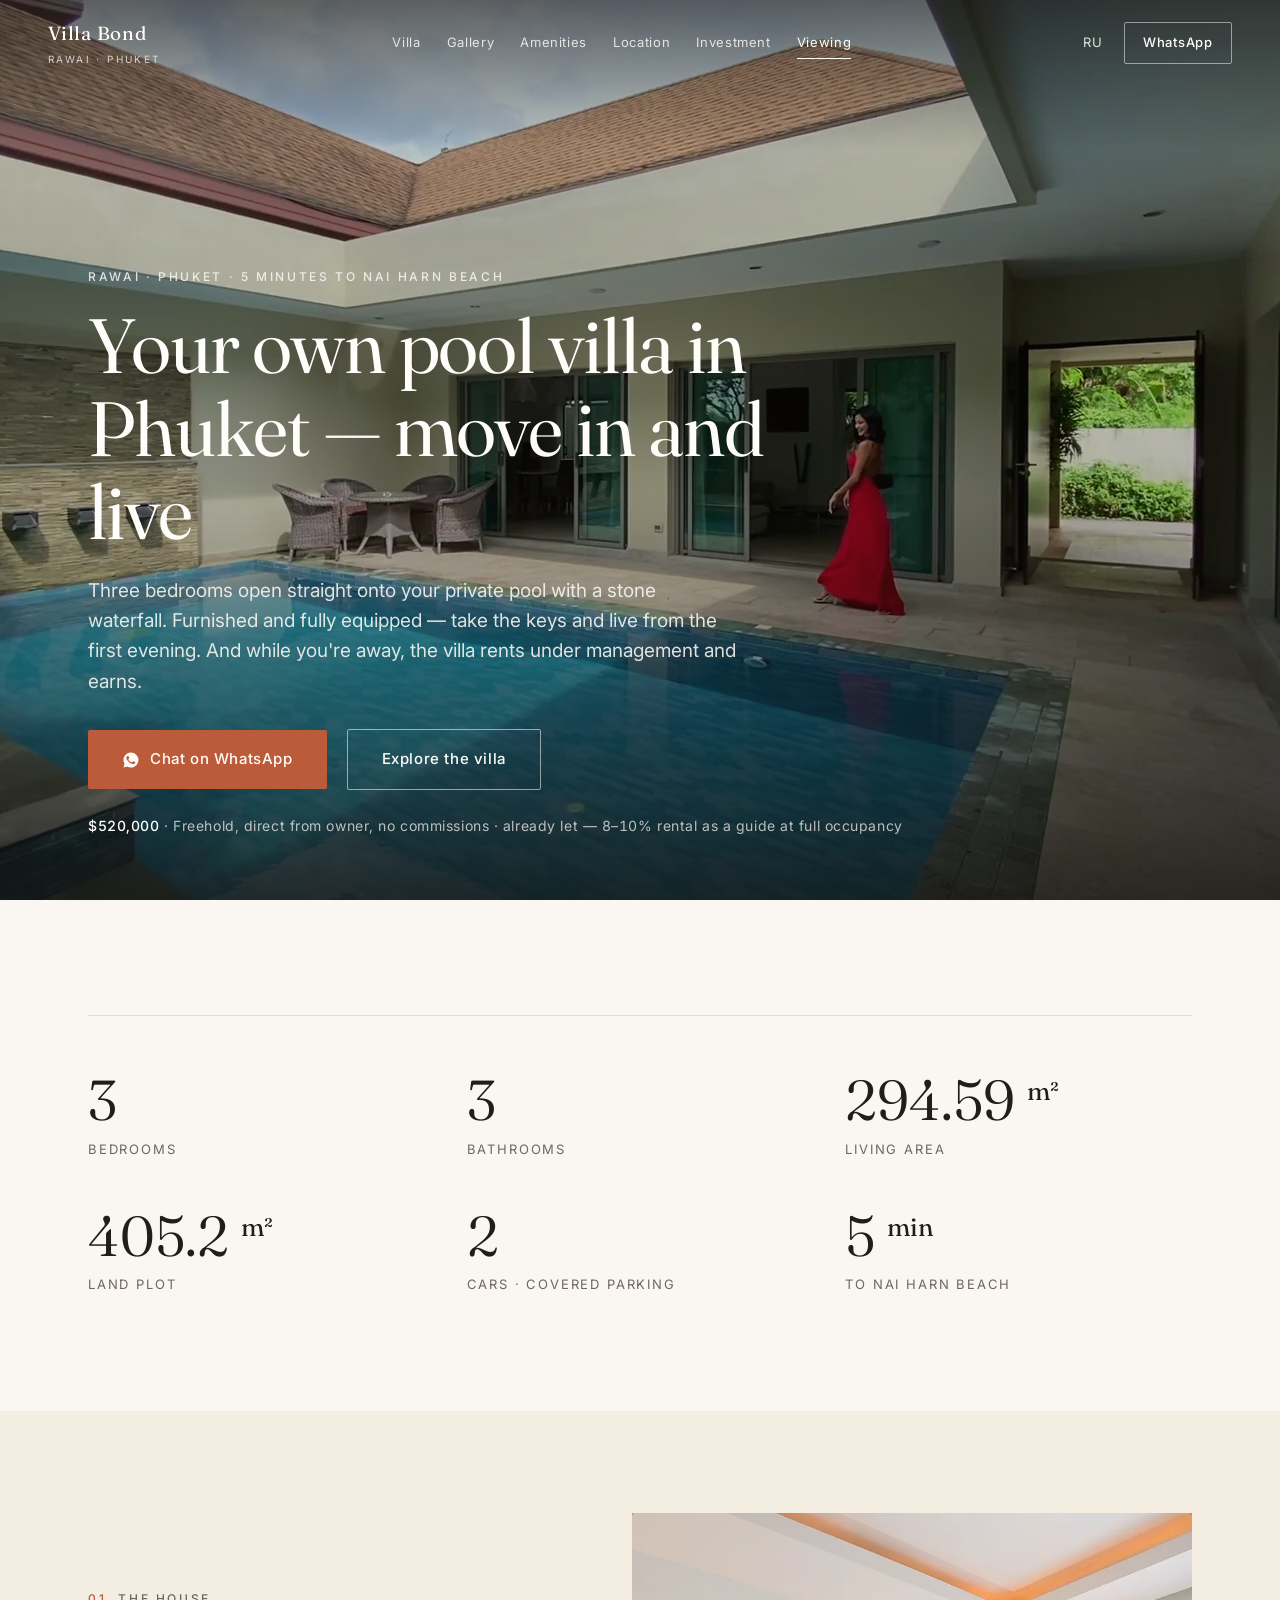
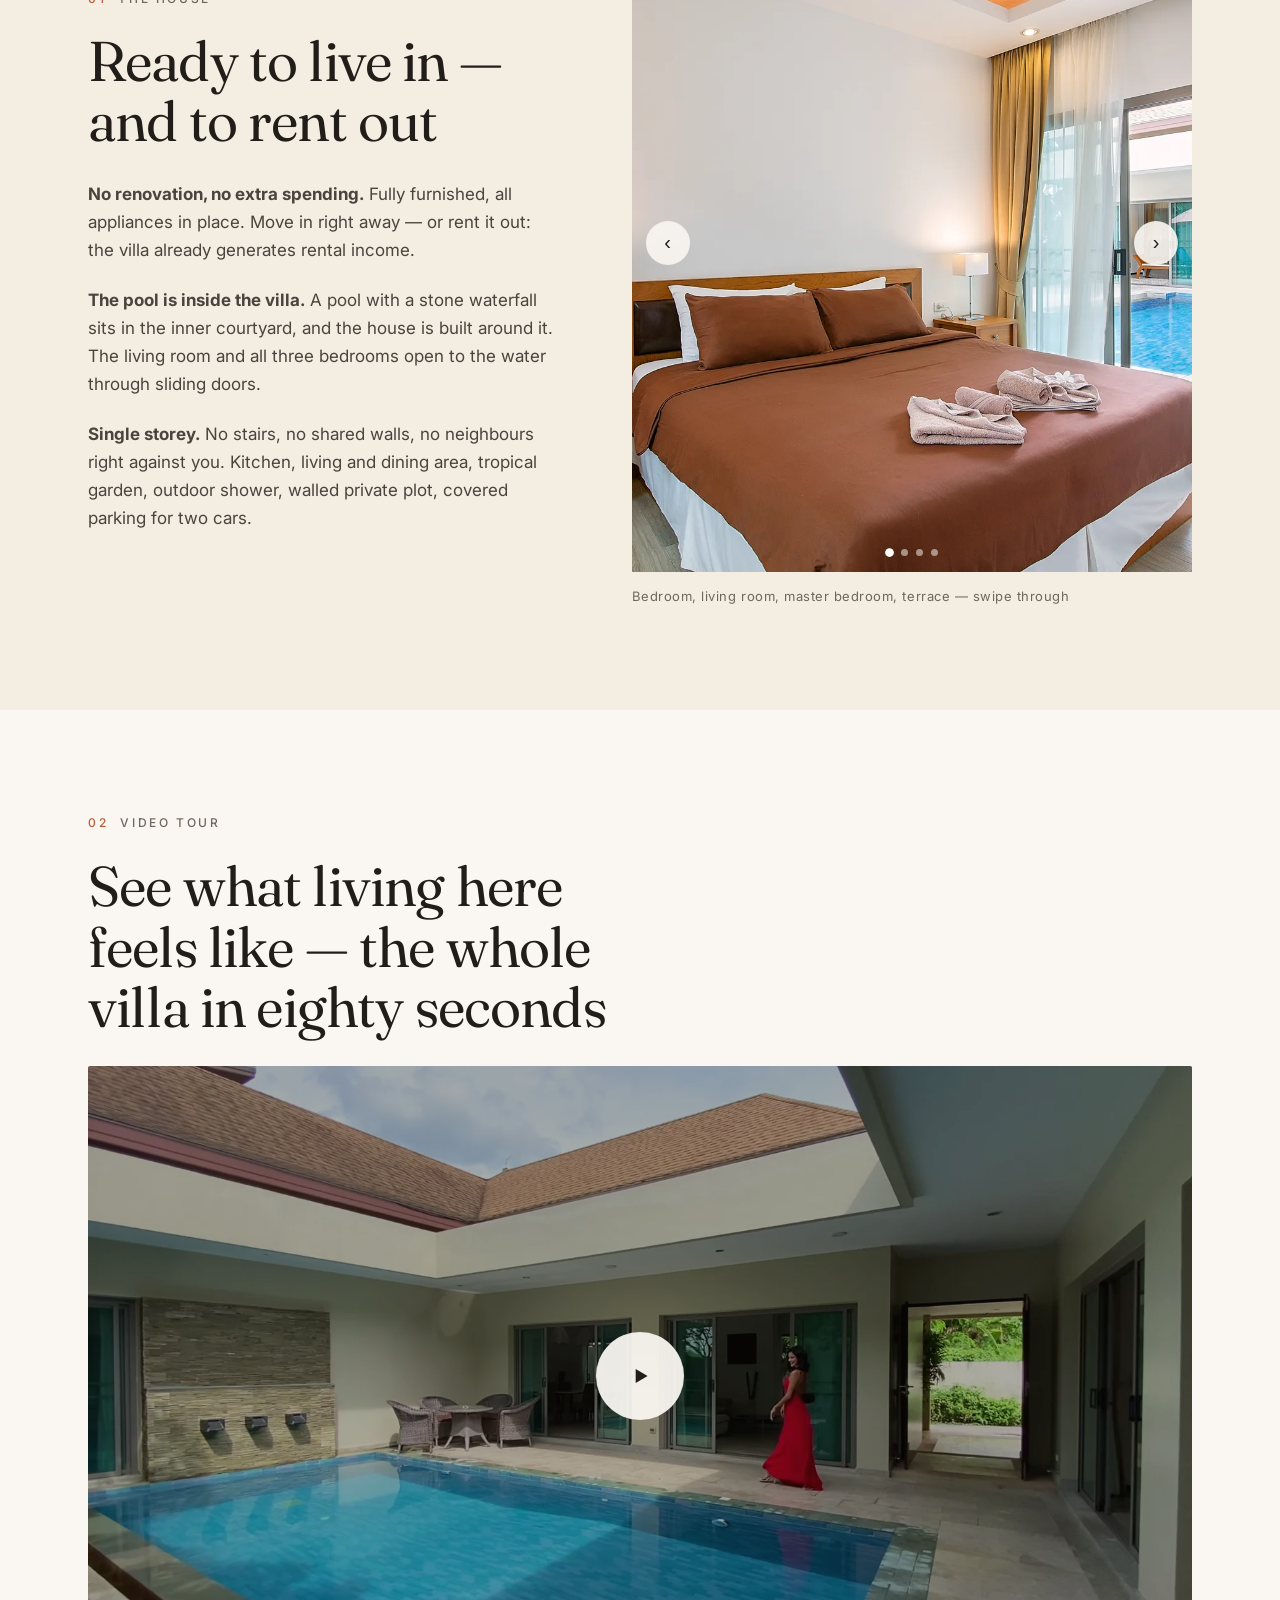
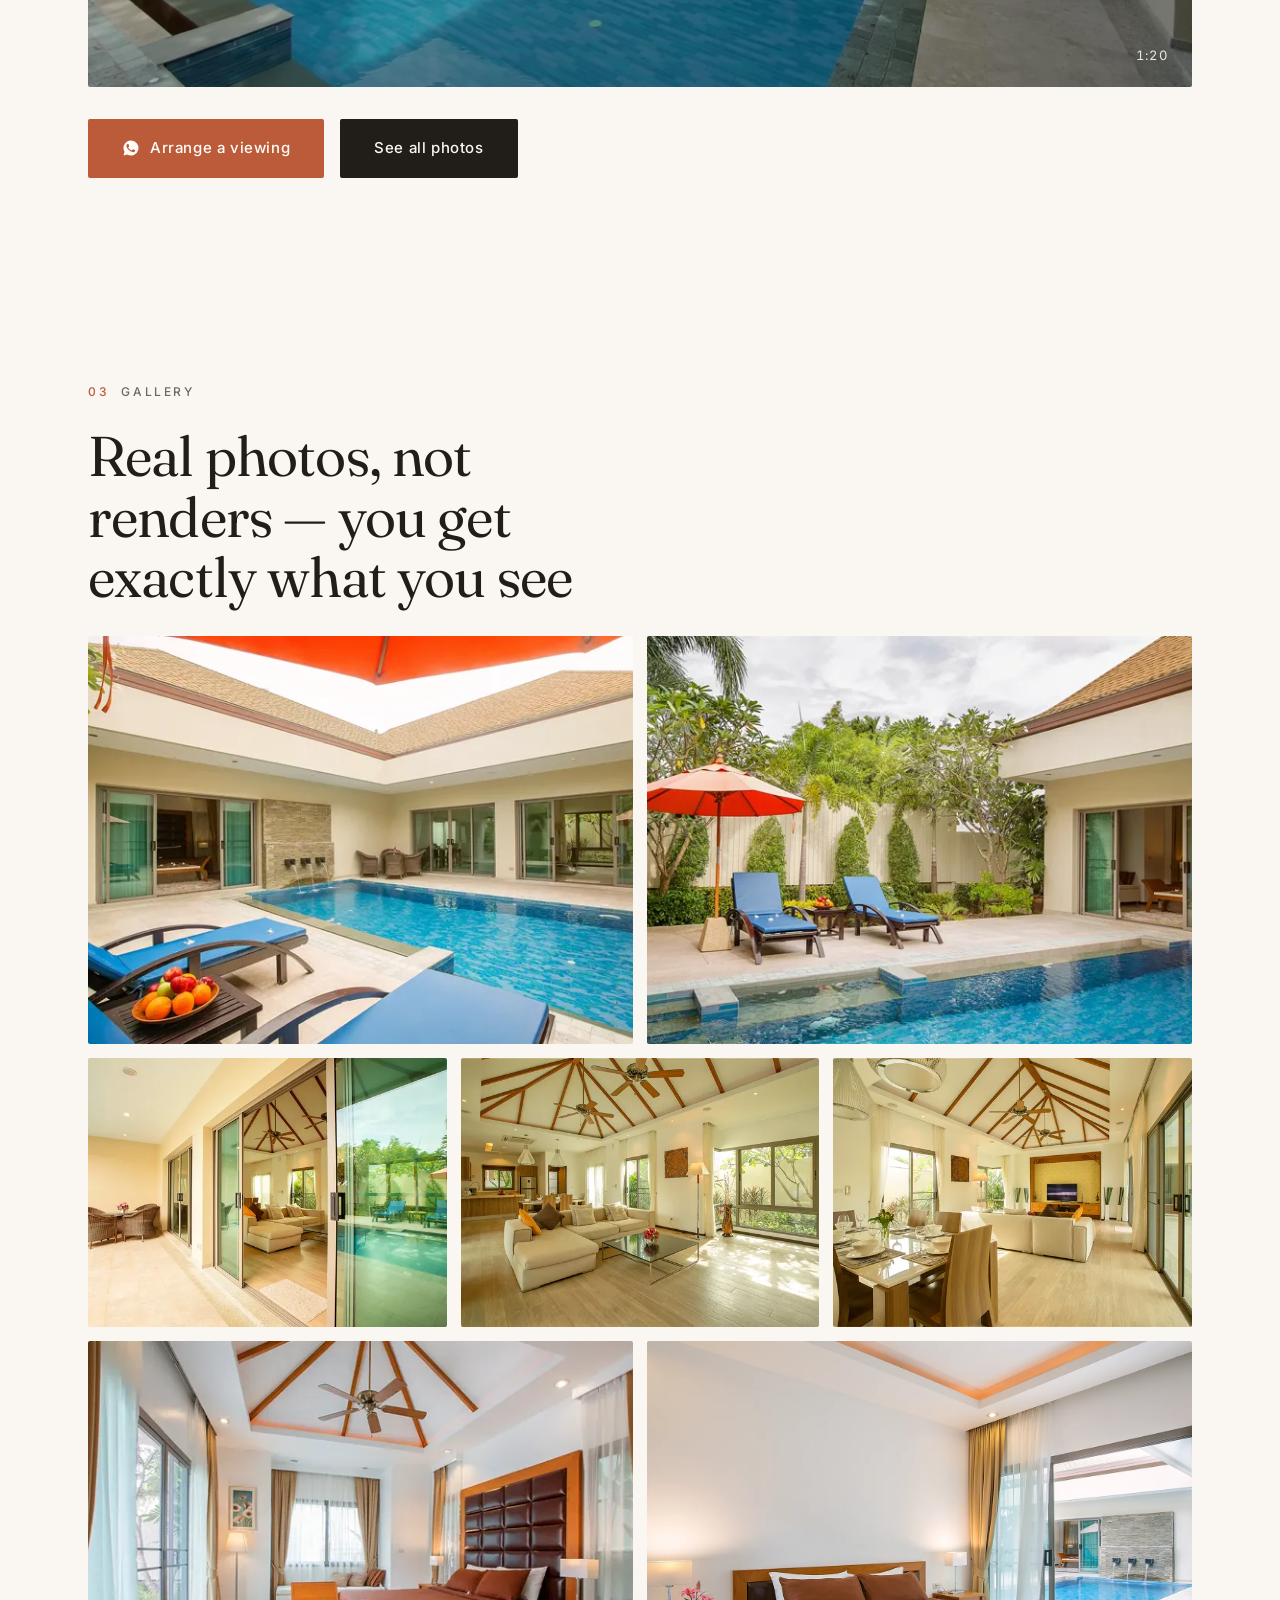
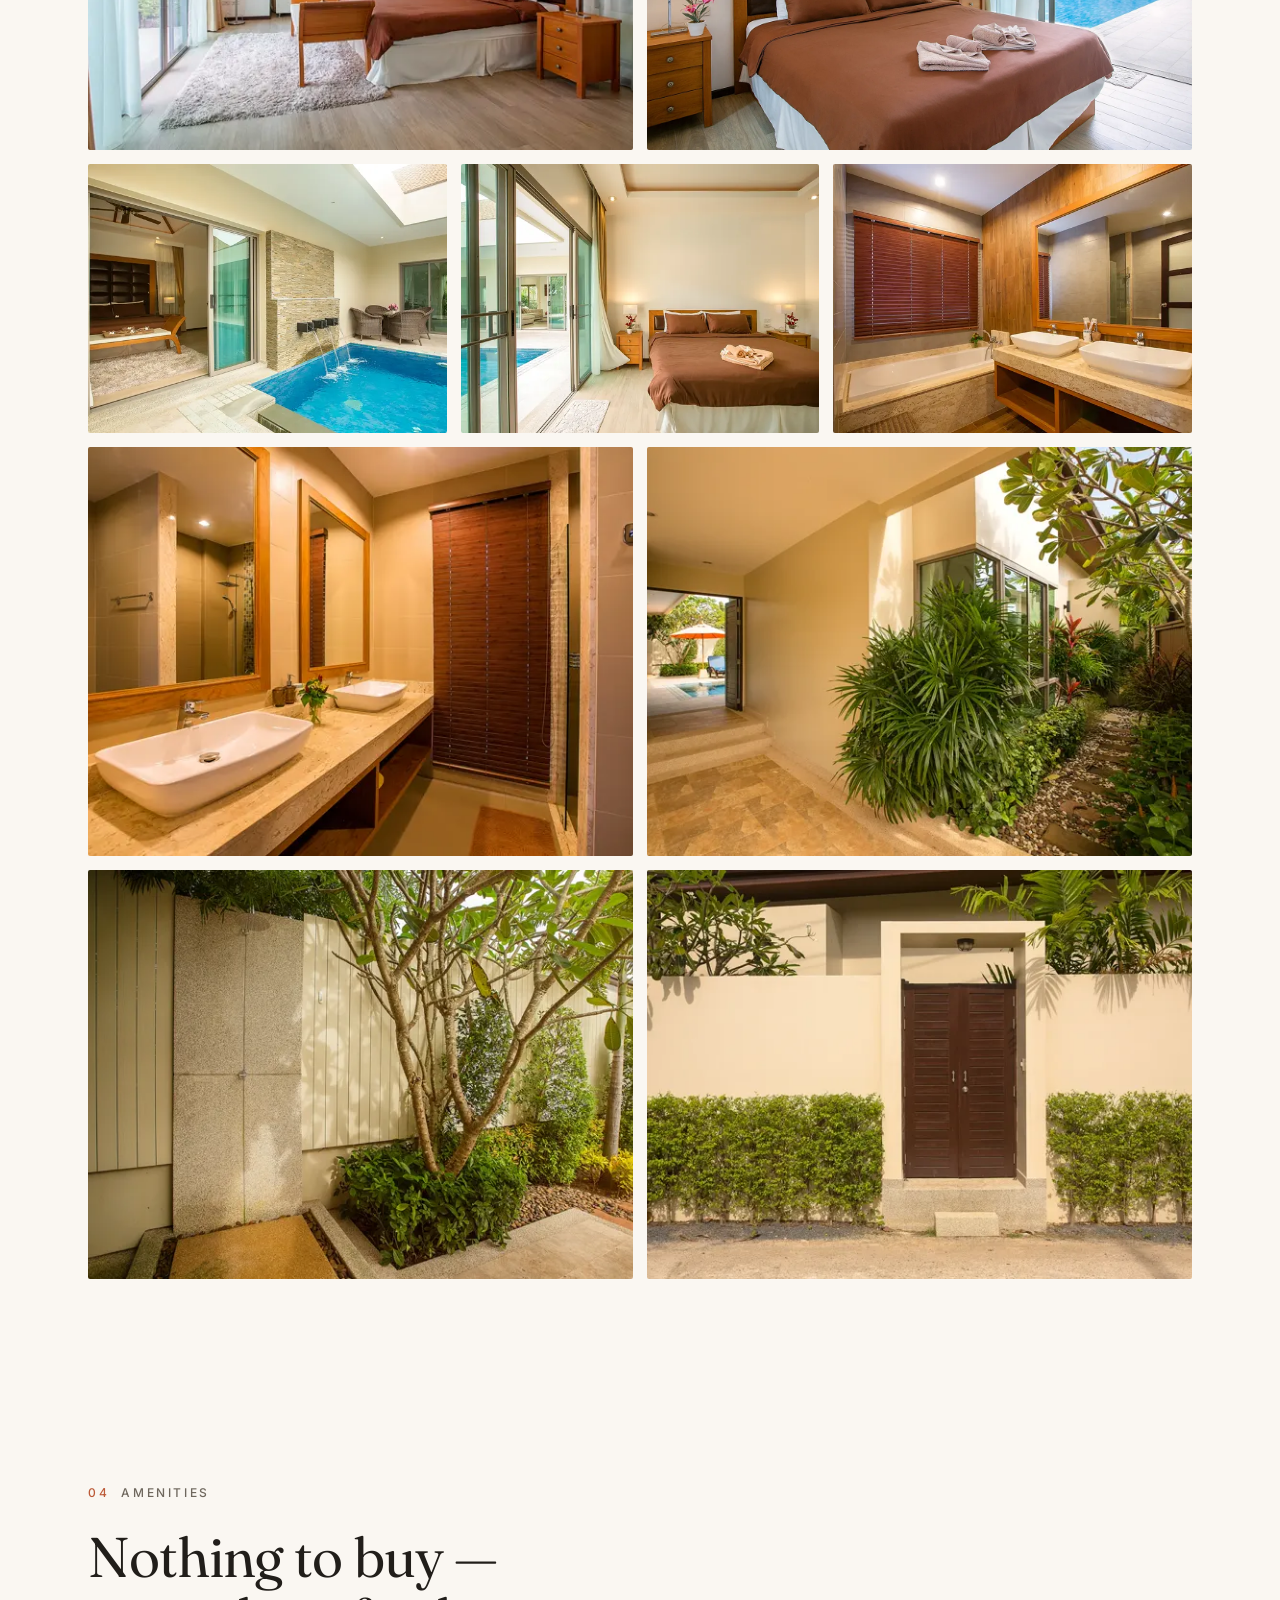
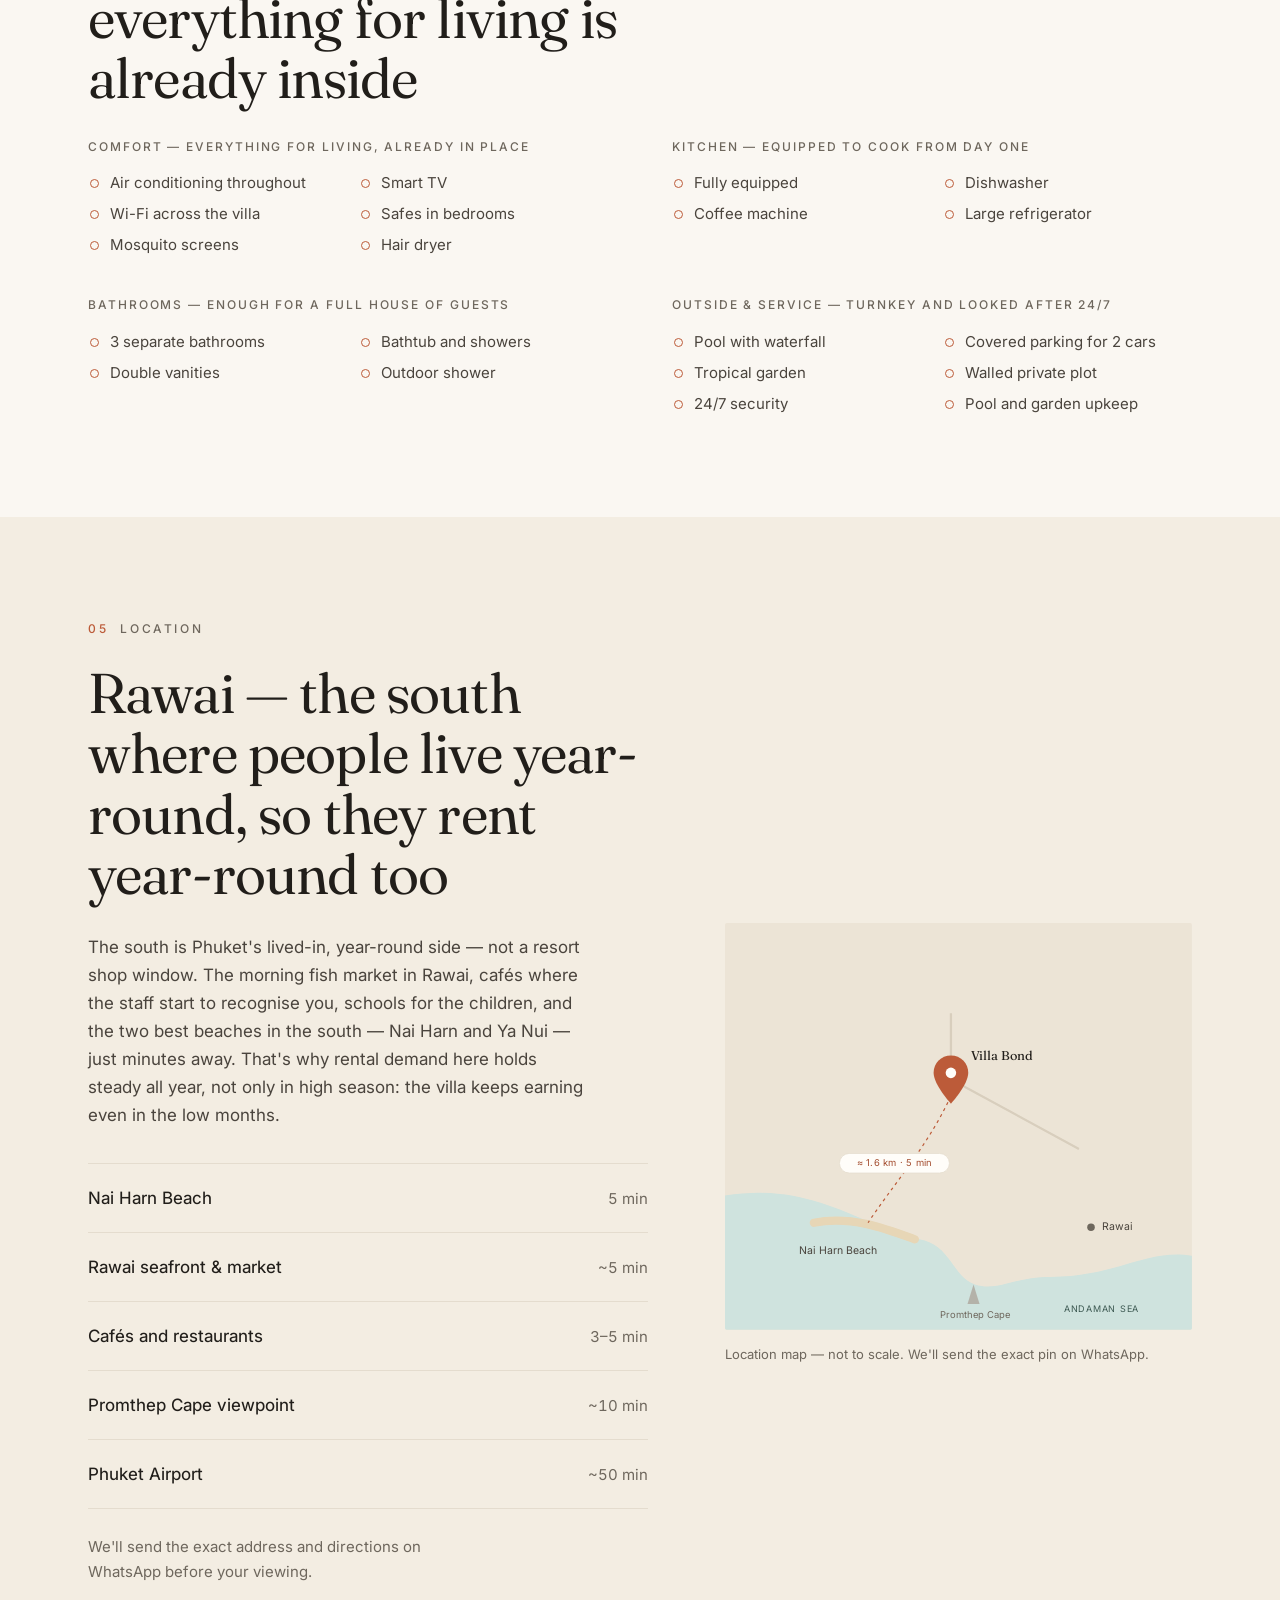
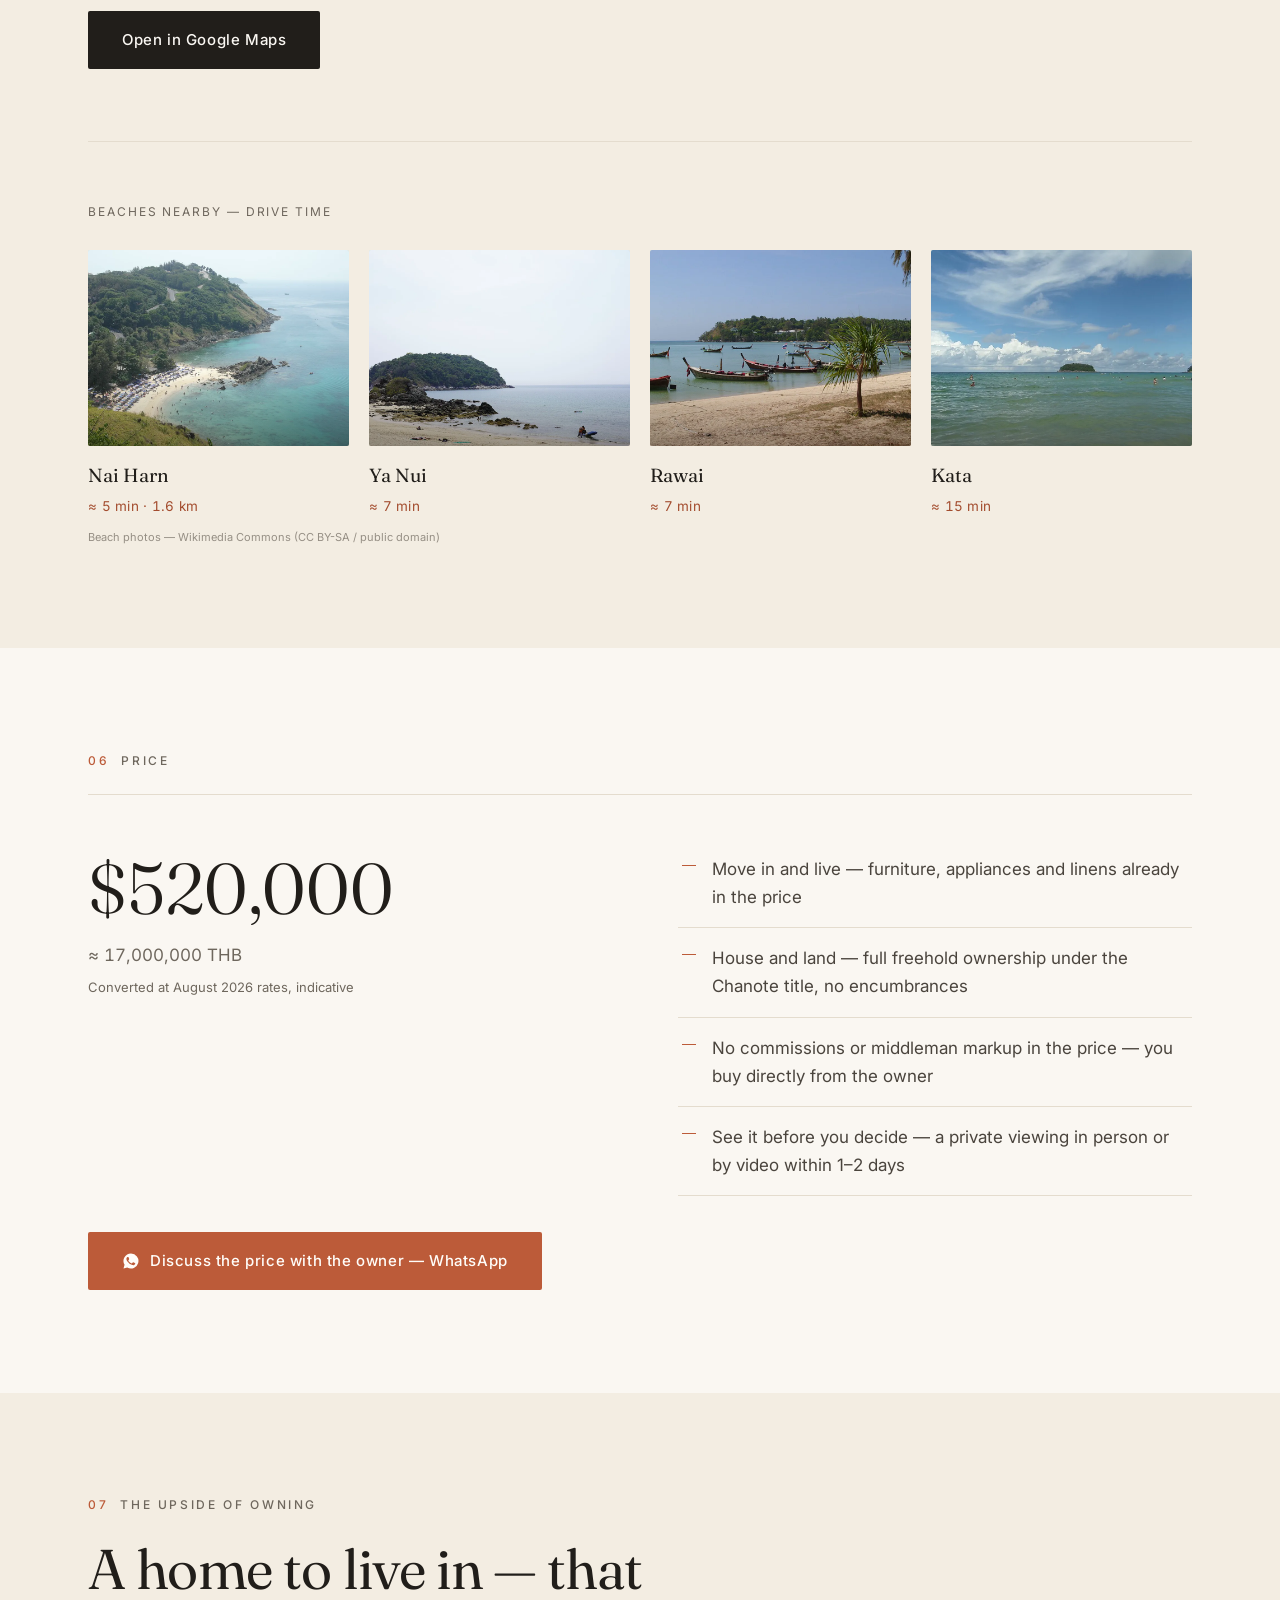
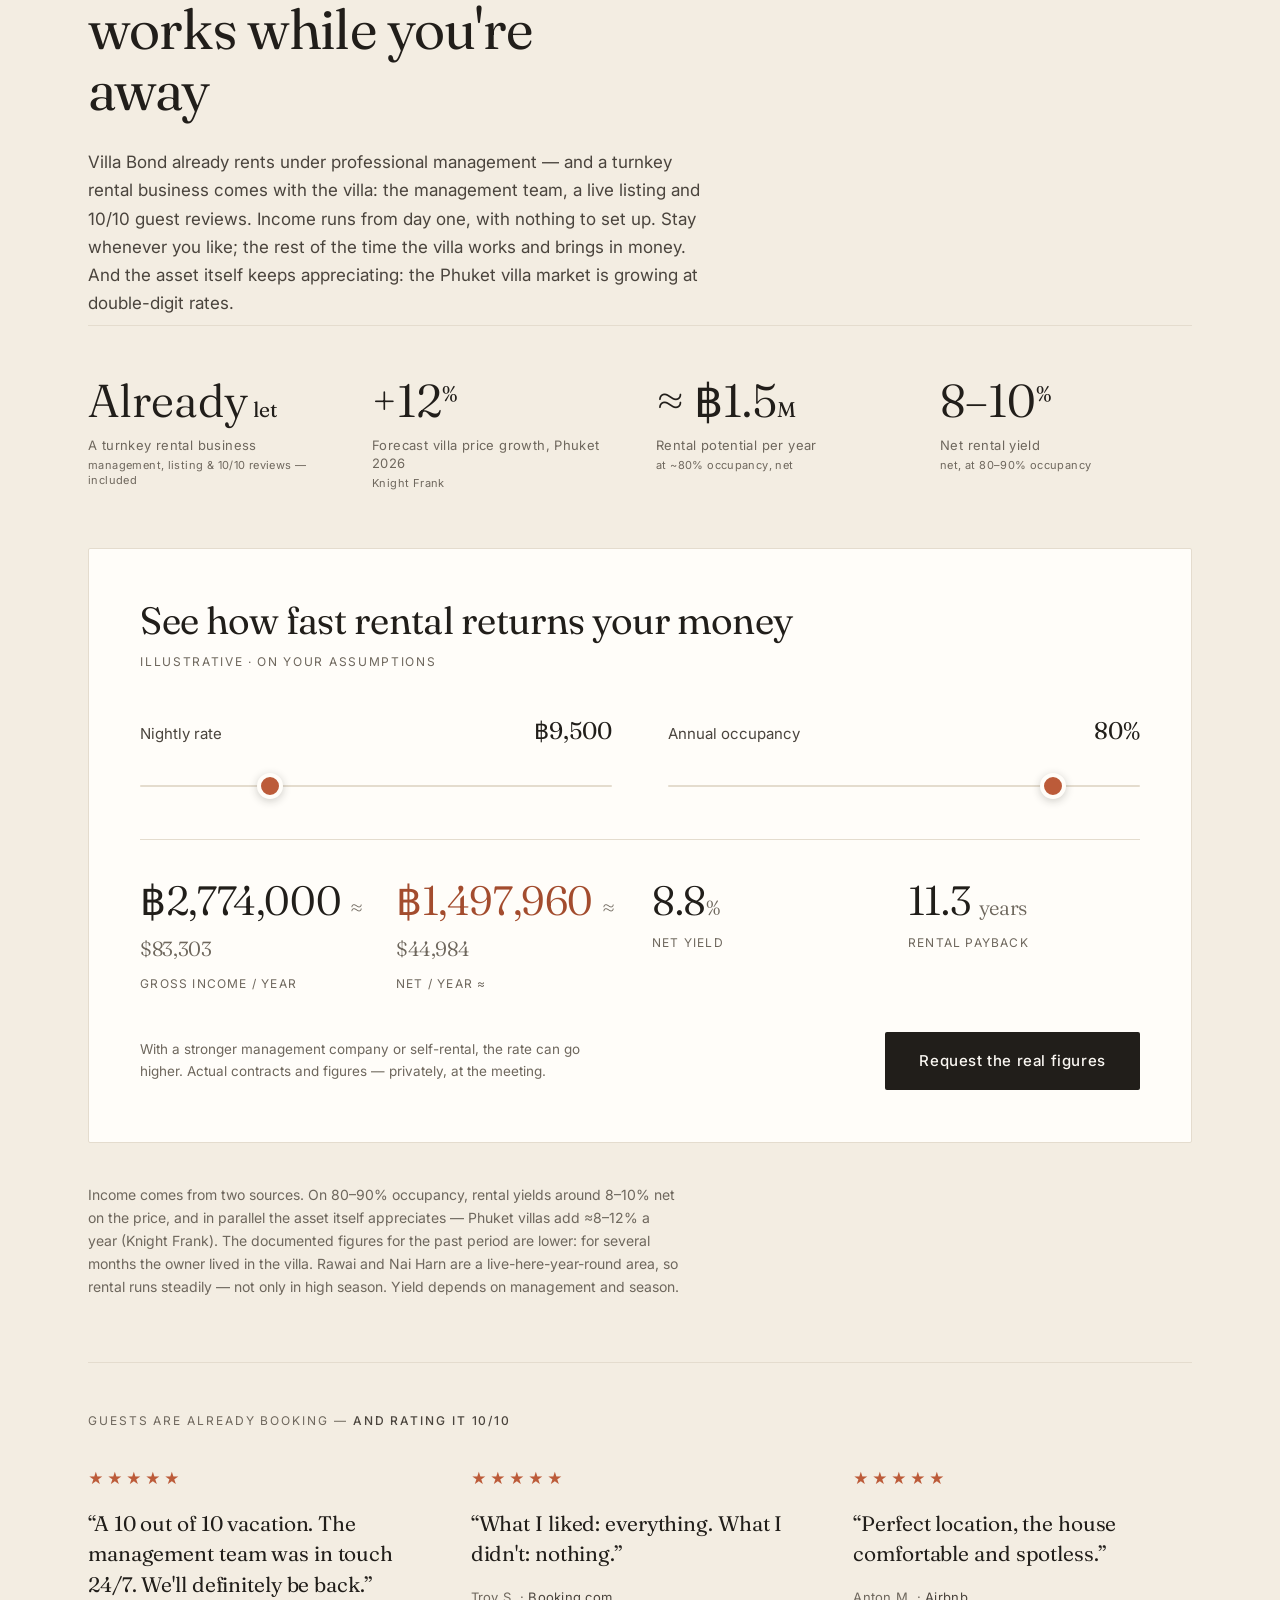
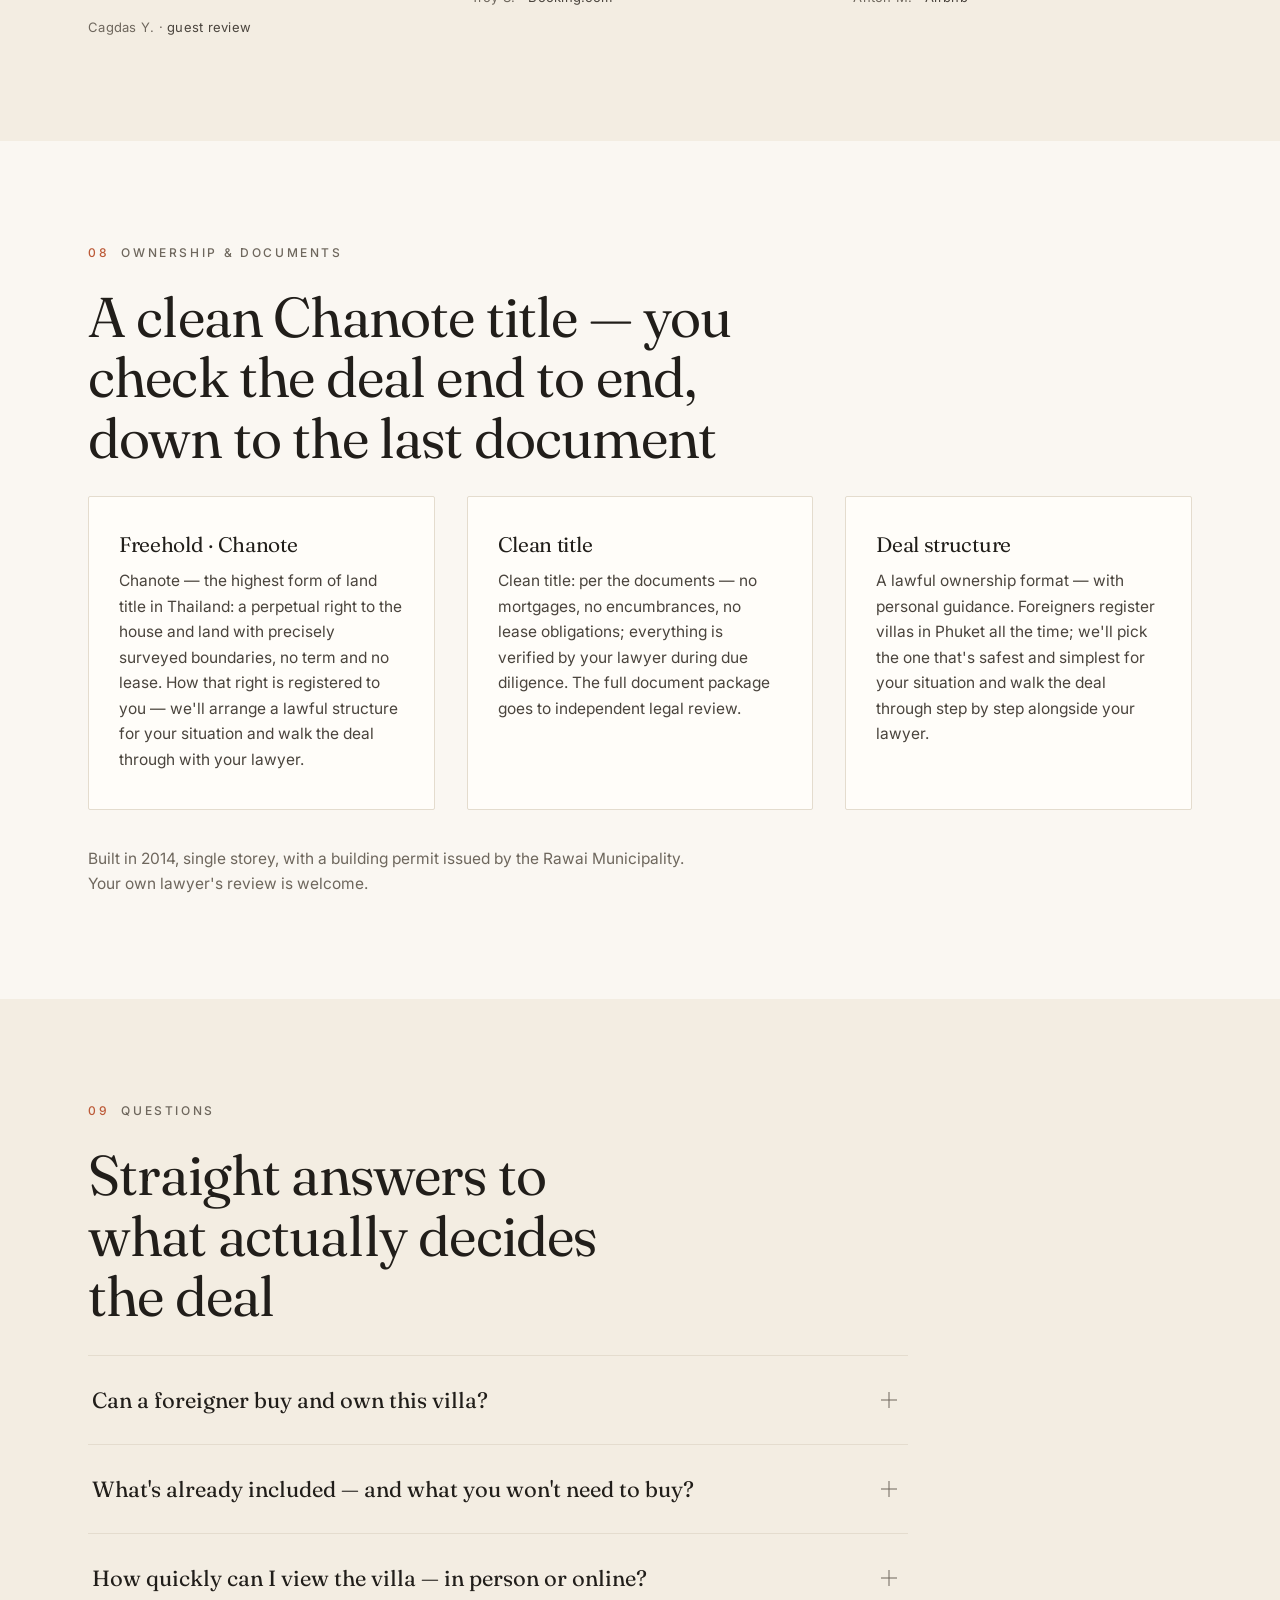
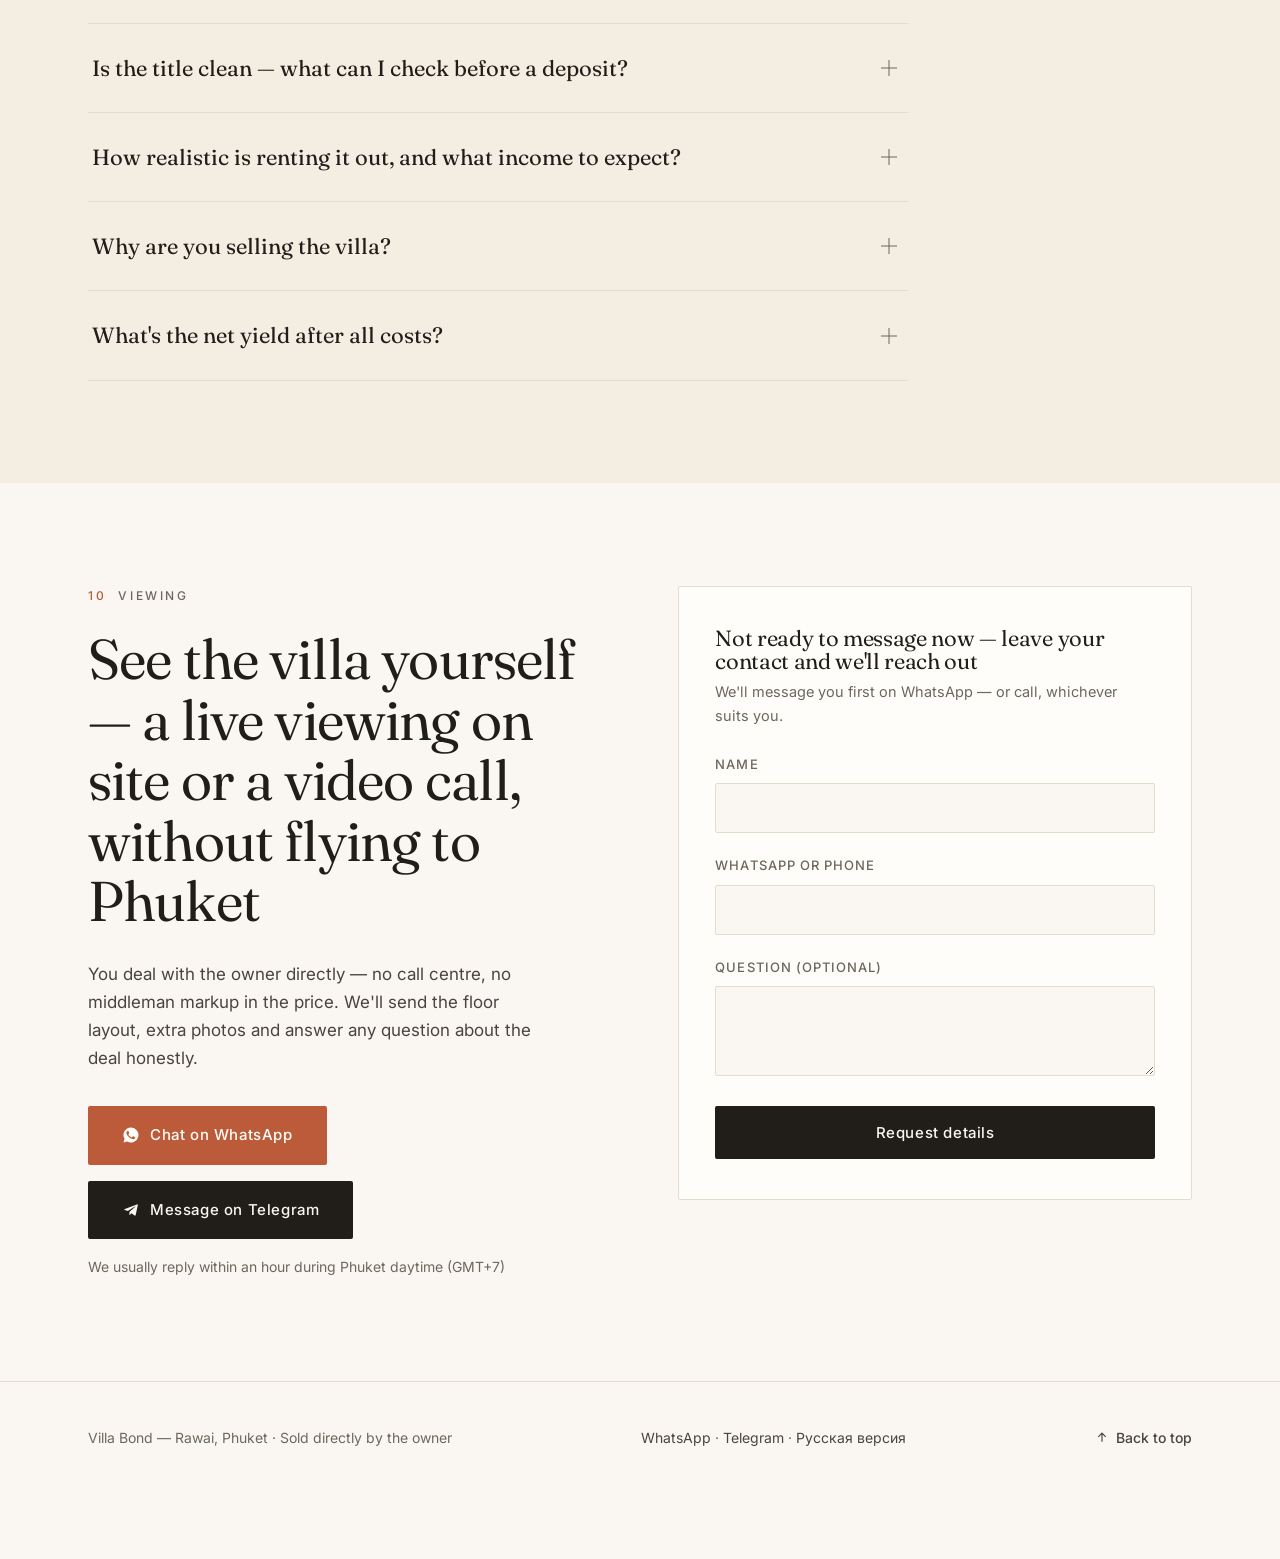
==== index.html @ 52d092ab "content: currency note July->August 2026 (price was recalculated at Aug CBR rate) Co-Authored-By: Cl" ====
<!DOCTYPE html>
<html lang="en">
<head>
  <meta charset="UTF-8">
  <meta name="viewport" content="width=device-width, initial-scale=1.0">
  <meta name="yandex-verification" content="82e3e499fdba7eeb" />
  <title>Villa Bond — Private Villa for Sale in Rawai, Phuket | 5 Min to Nai Harn</title>
  <meta name="description" content="3-bedroom pool villa for sale in Rawai, Phuket — freehold (Chanote), direct from owner, 5 min to Nai Harn Beach. Furnished, already let. $520,000 (≈17M THB).">

  <link rel="canonical" href="https://villabondphuket.com/">
  <link rel="alternate" hreflang="ru" href="https://villabondphuket.com/ru.html">
  <link rel="alternate" hreflang="en" href="https://villabondphuket.com/">
  <link rel="alternate" hreflang="x-default" href="https://villabondphuket.com/">

  <!-- Open Graph -->
  <meta property="og:type" content="website">
  <meta property="og:url" content="https://villabondphuket.com/">
  <meta property="og:title" content="Villa Bond — Private Villa for Sale in Rawai, Phuket">
  <meta property="og:description" content="3 bedrooms opening to a private pool with waterfall. 5 minutes to Nai Harn Beach. Freehold (Chanote), direct from owner.">
  <meta property="og:image" content="https://villabondphuket.com/assets/img/og.jpg">
  <meta property="og:locale" content="en_US">
  <meta property="og:locale:alternate" content="ru_RU">
  <meta name="twitter:card" content="summary_large_image">
  <meta name="twitter:title" content="Villa Bond — Private Villa for Sale in Rawai, Phuket">
  <meta name="twitter:description" content="3-bed pool villa, 5 min to Nai Harn. Freehold (Chanote), direct from owner. $520,000.">
  <meta name="twitter:image" content="https://villabondphuket.com/assets/img/og.jpg">

  <link rel="icon" href="/favicon.ico" sizes="any">
  <link rel="icon" type="image/svg+xml" href="/favicon.svg">
  <link rel="icon" type="image/png" sizes="32x32" href="/favicon-32x32.png">
  <link rel="icon" type="image/png" sizes="16x16" href="/favicon-16x16.png">
  <link rel="apple-touch-icon" href="/apple-touch-icon.png">
  <link rel="manifest" href="/site.webmanifest">

  <link rel="preconnect" href="https://fonts.googleapis.com">
  <link rel="preconnect" href="https://fonts.gstatic.com" crossorigin>
  <link href="https://fonts.googleapis.com/css2?family=Fraunces:opsz,wght@9..144,340;9..144,380;9..144,450&family=Inter:wght@400;450;500&display=swap" rel="stylesheet">
  <link rel="stylesheet" href="assets/styles.css?v=12">
  <link rel="preload" as="image" href="assets/img/poster.webp" fetchpriority="high">
  <script>if(!/noanim/.test(location.search))document.documentElement.classList.add('js');</script>

  <script type="application/ld+json">
  {
    "@context": "https://schema.org",
    "@type": "RealEstateListing",
    "url": "https://villabondphuket.com/",
    "name": "Villa Bond — Private Villa for Sale in Rawai, Phuket",
    "description": "Single-storey villa: 3 bedrooms, 3 bathrooms, private pool with waterfall, 294.59 sqm living area, 405.2 sqm land plot. Freehold (Chanote). 5 minutes to Nai Harn Beach.",
    "datePosted": "2026-07-09",
    "image": [
      "https://villabondphuket.com/assets/img/g01.webp",
      "https://villabondphuket.com/assets/img/g02.webp",
      "https://villabondphuket.com/assets/img/g04.webp",
      "https://villabondphuket.com/assets/img/g07.webp"
    ],
    "about": {
      "@type": "SingleFamilyResidence",
      "name": "Villa Bond",
      "numberOfBedrooms": 3,
      "numberOfBathroomsTotal": 3,
      "numberOfFullBathrooms": 3,
      "yearBuilt": "2014",
      "floorSize": { "@type": "QuantitativeValue", "value": 294.59, "unitCode": "MTK" },
      "additionalProperty": { "@type": "PropertyValue", "name": "lotSize", "value": 405.2, "unitCode": "MTK" },
      "address": {
        "@type": "PostalAddress",
        "addressLocality": "Rawai, Mueang Phuket",
        "addressRegion": "Phuket",
        "addressCountry": "TH"
      }
    },
    "offers": {
      "@type": "Offer",
      "price": 17000000,
      "priceCurrency": "THB",
      "availability": "https://schema.org/InStock",
      "priceValidUntil": "2026-12-31"
    }
  }
  </script>

  <script type="application/ld+json">
  {
    "@context": "https://schema.org",
    "@type": "FAQPage",
    "mainEntity": [
      {"@type":"Question","name":"Can a foreigner buy and own this villa?","acceptedAnswer":{"@type":"Answer","text":"Yes. Foreign buyers regularly purchase villas in Phuket. We'll go through the optimal ownership structure for your situation individually — and we welcome legal review on your side."}},
      {"@type":"Question","name":"What's already included — and what you won't need to buy?","acceptedAnswer":{"@type":"Answer","text":"Everything, turnkey. Furniture, all appliances, a fully equipped kitchen, linens — arrive with a suitcase and live from the first evening, nothing to buy. We hand over the full furniture and appliance inventory and lock it into the contract, so you know exactly what you're getting."}},
      {"@type":"Question","name":"How quickly can I view the villa — in person or online?","acceptedAnswer":{"@type":"Answer","text":"Message us on WhatsApp — we'll arrange an in-person viewing within 1–2 days. If you're not in Phuket, we'll do a detailed video tour on a call."}},
      {"@type":"Question","name":"Is the title clean — what can I check before a deposit?","acceptedAnswer":{"@type":"Answer","text":"Yes: Chanote land title, no mortgages or encumbrances. Before any deposit we hand the full package to your lawyer — the title, plot boundaries and building permit can all be checked in advance."}},
      {"@type":"Question","name":"How realistic is renting it out, and what income to expect?","acceptedAnswer":{"@type":"Answer","text":"The villa already rents. Rawai and Nai Harn see year-round demand: nightly rentals from tourists and long-term leases from expats. On full rental, occupancy reaches 80–90% a year and the yield is around 8–10% net on the price as a guide. Actual contracts and figures are shared at the meeting."}},
      {"@type":"Question","name":"Why are you selling the villa?","acceptedAnswer":{"@type":"Answer","text":"The owner is relocating to another country. The villa is well kept, in full order and already earning — the sale has nothing to do with the condition of the house or the documents."}},
      {"@type":"Question","name":"What's the net yield after all costs?","acceptedAnswer":{"@type":"Answer","text":"As a guide, 8–10% net on the price on full rental (80–90% occupancy), already after running and management costs. The exact figure depends on season and management company — it's a guide, not a guarantee; actual contracts and figures are shared at the meeting."}}
    ]
  }
  </script>

  <!-- ===== Meta Pixel: uncomment and insert PIXEL_ID before launching ads =====
  <script>
  !function(f,b,e,v,n,t,s){if(f.fbq)return;n=f.fbq=function(){n.callMethod?
  n.callMethod.apply(n,arguments):n.queue.push(arguments)};if(!f._fbq)f._fbq=n;
  n.push=n;n.loaded=!0;n.version='2.0';n.queue=[];t=b.createElement(e);t.async=!0;
  t.src=v;s=b.getElementsByTagName(e)[0];s.parentNode.insertBefore(t,s)}(window,
  document,'script','https://connect.facebook.net/en_US/fbevents.js');
  fbq('init', 'PIXEL_ID'); fbq('track', 'PageView');
  </script>
  ===== -->
  <!-- Google tag (GA4) G-WYLB90MZLW -->
  <script async src="https://www.googletagmanager.com/gtag/js?id=G-WYLB90MZLW"></script>
  <script>window.dataLayer=window.dataLayer||[];function gtag(){dataLayer.push(arguments);}gtag('js',new Date());gtag('config','G-WYLB90MZLW');</script>
  <!-- Yandex Metrika (counter 110533890) -->
  <script type="text/javascript">
  (function(m,e,t,r,i,k,a){m[i]=m[i]||function(){(m[i].a=m[i].a||[]).push(arguments)};
  m[i].l=1*new Date();for(var j=0;j<document.scripts.length;j++){if(document.scripts[j].src===r){return;}}
  k=e.createElement(t),a=e.getElementsByTagName(t)[0],k.async=1,k.src=r,a.parentNode.insertBefore(k,a)})
  (window,document,"script","https://mc.yandex.ru/metrika/tag.js","ym");
  ym(110533890,"init",{clickmap:true,trackLinks:true,accurateTrackBounce:true,webvisor:true});
  window.VB_YM_ID=110533890;
  </script>
  <noscript><div><img src="https://mc.yandex.ru/watch/110533890" style="position:absolute;left:-9999px" alt="" /></div></noscript>
</head>
<body>

<div class="scroll-progress" aria-hidden="true"></div>

<header class="header">
  <a class="brand" href="#top">Villa Bond<small>Rawai · Phuket</small></a>
  <nav class="nav-links" aria-label="Sections">
    <a href="#villa">Villa</a>
    <a href="#gallery">Gallery</a>
    <a href="#layout">Amenities</a>
    <a href="#location">Location</a>
    <a href="#invest">Investment</a>
    <a href="#contact">Viewing</a>
  </nav>
  <div class="header-right">
    <a class="lang" href="ru.html" hreflang="ru">RU</a>
    <a class="wa-top" href="https://wa.me/6282147551770?text=Hello!%20I%27m%20interested%20in%20Villa%20Bond%20in%20Rawai.%20Could%20you%20tell%20me%20more%3F" target="_blank" rel="noopener" data-wa="header">WhatsApp</a>
    <button class="nav-toggle" aria-controls="mobile-menu" aria-label="Menu" aria-expanded="false"><span></span><span></span><span></span></button>
  </div>
</header>

<nav class="mobile-menu" id="mobile-menu" aria-label="Mobile menu">
  <a class="mm-link" href="#villa">Villa</a>
  <a class="mm-link" href="#gallery">Gallery</a>
  <a class="mm-link" href="#layout">Amenities</a>
  <a class="mm-link" href="#location">Location</a>
  <a class="mm-link" href="#invest">Investment</a>
  <a class="mm-link" href="#contact">Viewing</a>
  <div class="mm-cta">
    <a class="btn btn-primary" href="https://wa.me/6282147551770?text=Hello!%20I%27m%20interested%20in%20Villa%20Bond%20in%20Rawai.%20Could%20you%20tell%20me%20more%3F" target="_blank" rel="noopener" data-wa="menu">WhatsApp</a>
    <a class="lang" href="ru.html" hreflang="ru" style="align-self:center;color:var(--ink-soft);">RU</a>
  </div>
</nav>

<!-- ======================= HERO ======================= -->
<section class="hero" id="top">
  <div class="hero-media">
    <video autoplay muted loop playsinline preload="metadata" poster="assets/img/poster.webp" aria-label="Villa video: pool, living room, bedrooms">
      <source src="assets/video/hero.mp4?v=2" type="video/mp4">
    </video>
  </div>
  <div class="hero-content">
    <p class="eyebrow">Rawai · Phuket · 5 minutes to Nai Harn Beach</p>
    <h1>Your own pool villa in Phuket — move in and live</h1>
    <p class="sub">Three bedrooms open straight onto your private pool with a stone waterfall. Furnished and fully equipped — take the keys and live from the first evening. And while you're away, the villa rents under management and earns.</p>
    <div class="hero-cta">
      <a class="btn btn-primary" href="https://wa.me/6282147551770?text=Hello!%20I%27m%20interested%20in%20Villa%20Bond%20in%20Rawai.%20Could%20you%20tell%20me%20more%3F" target="_blank" rel="noopener" data-wa="hero">
        <svg width="18" height="18" viewBox="0 0 24 24" fill="currentColor" aria-hidden="true"><path d="M12 2a10 10 0 0 0-8.6 15.1L2 22l5-1.3A10 10 0 1 0 12 2Zm5.5 14.1c-.2.7-1.3 1.3-1.9 1.4-.5.1-1.1.1-1.8-.1-.4-.1-1-.3-1.7-.6-2.9-1.3-4.8-4.2-5-4.4-.1-.2-1.2-1.6-1.2-3s.7-2.1 1-2.4c.2-.3.5-.3.7-.3h.5c.2 0 .4 0 .6.4l.8 2c.1.2.1.4 0 .6l-.4.6-.5.6c-.1.2-.3.3-.1.6.2.3.8 1.3 1.7 2.1 1.2 1.1 2.2 1.4 2.5 1.6.3.1.5.1.7-.1l1-1.2c.2-.3.4-.2.7-.1l2 .9c.3.2.5.3.6.4 0 .2 0 .7-.2 1Z"/></svg>
        Chat on WhatsApp
      </a>
      <a class="btn btn-ghost" href="#tour">Explore the villa</a>
    </div>
    <p class="hero-meta num"><b>$520,000</b> · Freehold, direct from owner, no commissions · already let — 8–10% rental as a guide at full occupancy</p>
  </div>
</section>

<!-- ======================= FACTS ======================= -->
<section class="facts" aria-label="Key facts">
  <div class="container">
    <div class="facts-grid reveal">
      <div class="fact"><div class="v num"><span class="cv" data-count="3" data-dec="0">3</span></div><div class="l">Bedrooms</div></div>
      <div class="fact"><div class="v num"><span class="cv" data-count="3" data-dec="0">3</span></div><div class="l">Bathrooms</div></div>
      <div class="fact"><div class="v num"><span class="cv" data-count="294.59" data-dec="2">294.59</span>&nbsp;<sup>m²</sup></div><div class="l">Living area</div></div>
      <div class="fact"><div class="v num"><span class="cv" data-count="405.2" data-dec="1">405.2</span>&nbsp;<sup>m²</sup></div><div class="l">Land plot</div></div>
      <div class="fact"><div class="v num"><span class="cv" data-count="2" data-dec="0">2</span></div><div class="l">Cars · covered parking</div></div>
      <div class="fact"><div class="v num"><span class="cv" data-count="5" data-dec="0">5</span>&nbsp;<sup>min</sup></div><div class="l">To Nai Harn Beach</div></div>
    </div>
  </div>
</section>

<!-- ======================= STORY ======================= -->
<section class="story" id="villa">
  <div class="container">
    <div class="story-grid">
      <div class="story-text reveal">
        <p class="eyebrow"><span class="n">01</span>The house</p>
        <h2 class="h2">Ready to live in — and to rent out</h2>
        <p><b>No renovation, no extra spending.</b> Fully furnished, all appliances in place. Move in right away — or rent it out: the villa already generates rental income.</p>
        <p><b>The pool is inside the villa.</b> A pool with a stone waterfall sits in the inner courtyard, and the house is built around it. The living room and all three bedrooms open to the water through sliding doors.</p>
        <p><b>Single storey.</b> No stairs, no shared walls, no neighbours right against you. Kitchen, living and dining area, tropical garden, outdoor shower, walled private plot, covered parking for two cars.</p>
      </div>
      <div class="story-img story-img--tall reveal">
        <div class="story-slider" aria-roledescription="carousel" aria-label="Villa photos">
          <div class="slides">
            <img src="assets/img/g07.webp" alt="Bedroom opening to the pool and waterfall wall" loading="lazy" width="1600" height="1067">
            <img src="assets/img/g04.webp" alt="Living and dining room with vaulted wooden ceiling" loading="lazy" width="1600" height="1067">
            <img src="assets/img/g06.webp" alt="Master bedroom with vaulted ceiling" loading="lazy" width="1600" height="1067">
            <img src="assets/img/g03.webp" alt="Covered terrace by the pool" loading="lazy" width="1600" height="1067">
          </div>
          <button class="s-arrow prev" aria-label="Previous photo">‹</button>
          <button class="s-arrow next" aria-label="Next photo">›</button>
          <div class="s-dots">
            <button class="s-dot" aria-label="Photo 1"></button>
            <button class="s-dot" aria-label="Photo 2"></button>
            <button class="s-dot" aria-label="Photo 3"></button>
            <button class="s-dot" aria-label="Photo 4"></button>
          </div>
        </div>
        <p class="cap">Bedroom, living room, master bedroom, terrace — swipe through</p>
      </div>
    </div>
  </div>
</section>

<!-- ======================= VIDEO TOUR ======================= -->
<section class="tour" id="tour">
  <div class="container">
    <p class="eyebrow reveal"><span class="n">02</span>Video tour</p>
    <h2 class="h2 reveal">See what living here feels like — the whole villa in eighty seconds</h2>
    <div class="tour-frame reveal" data-src="assets/video/tour.mp4" role="button" tabindex="0" aria-label="Watch the villa video tour, 1 minute 20 seconds">
      <img src="assets/img/poster.webp" alt="Video tour frame: villa courtyard with pool" loading="lazy" width="1600" height="900">
      <div class="play">
        <div class="play-btn"><svg width="26" height="26" viewBox="0 0 24 24" fill="#211E1A" aria-hidden="true"><path d="M8 5.5v13l11-6.5-11-6.5z"/></svg></div>
      </div>
      <span class="dur num">1:20</span>
    </div>
    <div class="tour-cta reveal">
      <a class="btn btn-primary" href="https://wa.me/6282147551770?text=Hello!%20I%20watched%20the%20Villa%20Bond%20video%20%E2%80%94%20I%27d%20like%20to%20arrange%20a%20viewing." target="_blank" rel="noopener" data-wa="tour">
        <svg width="18" height="18" viewBox="0 0 24 24" fill="currentColor" aria-hidden="true"><path d="M12 2a10 10 0 0 0-8.6 15.1L2 22l5-1.3A10 10 0 1 0 12 2Zm5.5 14.1c-.2.7-1.3 1.3-1.9 1.4-.5.1-1.1.1-1.8-.1-.4-.1-1-.3-1.7-.6-2.9-1.3-4.8-4.2-5-4.4-.1-.2-1.2-1.6-1.2-3s.7-2.1 1-2.4c.2-.3.5-.3.7-.3h.5c.2 0 .4 0 .6.4l.8 2c.1.2.1.4 0 .6l-.4.6-.5.6c-.1.2-.3.3-.1.6.2.3.8 1.3 1.7 2.1 1.2 1.1 2.2 1.4 2.5 1.6.3.1.5.1.7-.1l1-1.2c.2-.3.4-.2.7-.1l2 .9c.3.2.5.3.6.4 0 .2 0 .7-.2 1Z"/></svg>
        Arrange a viewing
      </a>
      <a class="btn btn-dark" href="#gallery">See all photos</a>
    </div>
  </div>
</section>

<!-- ======================= GALLERY ======================= -->
<section class="gallery" id="gallery">
  <div class="container">
    <p class="eyebrow reveal"><span class="n">03</span>Gallery</p>
    <h2 class="h2 reveal">Real photos, not renders — you get exactly what you see</h2>
    <div class="gallery-grid reveal">
      <a href="assets/img/g01.webp"><img src="assets/img/g01-thumb.webp" srcset="assets/img/g01-thumb.webp 640w, assets/img/g01.webp 1600w" sizes="(max-width:900px) 100vw, 33vw" alt="Villa courtyard: pool with stone waterfall" loading="lazy" width="1600" height="1067"></a>
      <a href="assets/img/g02.webp"><img src="assets/img/g02-thumb.webp" srcset="assets/img/g02-thumb.webp 640w, assets/img/g02.webp 1600w" sizes="(max-width:900px) 100vw, 33vw" alt="Pool, sun loungers and tropical garden" loading="lazy" width="1600" height="1067"></a>
      <a href="assets/img/g03.webp"><img src="assets/img/g03-thumb.webp" srcset="assets/img/g03-thumb.webp 640w, assets/img/g03.webp 1600w" sizes="(max-width:900px) 100vw, 33vw" alt="Covered terrace with rattan furniture by the pool" loading="lazy" width="1600" height="1067"></a>
      <a href="assets/img/g04.webp"><img src="assets/img/g04-thumb.webp" srcset="assets/img/g04-thumb.webp 640w, assets/img/g04.webp 1600w" sizes="(max-width:900px) 100vw, 33vw" alt="Living and dining room with vaulted wooden ceiling" loading="lazy" width="1600" height="1067"></a>
      <a href="assets/img/g05.webp"><img src="assets/img/g05-thumb.webp" srcset="assets/img/g05-thumb.webp 640w, assets/img/g05.webp 1600w" sizes="(max-width:900px) 100vw, 33vw" alt="Open-plan living room with dining area" loading="lazy" width="1600" height="1067"></a>
      <a href="assets/img/g06.webp"><img src="assets/img/g06-thumb.webp" srcset="assets/img/g06-thumb.webp 640w, assets/img/g06.webp 1600w" sizes="(max-width:900px) 100vw, 33vw" alt="Master bedroom with vaulted ceiling" loading="lazy" width="1600" height="1067"></a>
      <a href="assets/img/g07.webp"><img src="assets/img/g07-thumb.webp" srcset="assets/img/g07-thumb.webp 640w, assets/img/g07.webp 1600w" sizes="(max-width:900px) 100vw, 33vw" alt="Bedroom opening to the pool and waterfall wall" loading="lazy" width="1600" height="1067"></a>
      <a href="assets/img/g08.webp"><img src="assets/img/g08-thumb.webp" srcset="assets/img/g08-thumb.webp 640w, assets/img/g08.webp 1600w" sizes="(max-width:900px) 100vw, 33vw" alt="Bedroom with sliding doors to the pool" loading="lazy" width="1600" height="1067"></a>
      <a href="assets/img/g09.webp"><img src="assets/img/g09-thumb.webp" srcset="assets/img/g09-thumb.webp 640w, assets/img/g09.webp 1600w" sizes="(max-width:900px) 100vw, 33vw" alt="Bedroom with a view of the pool and living room" loading="lazy" width="1600" height="1067"></a>
      <a href="assets/img/g10.webp"><img src="assets/img/g10-thumb.webp" srcset="assets/img/g10-thumb.webp 640w, assets/img/g10.webp 1600w" sizes="(max-width:900px) 100vw, 33vw" alt="Bathroom with bathtub and double vanity" loading="lazy" width="1600" height="1067"></a>
      <a href="assets/img/g11.webp"><img src="assets/img/g11-thumb.webp" srcset="assets/img/g11-thumb.webp 640w, assets/img/g11.webp 1600w" sizes="(max-width:900px) 100vw, 33vw" alt="Bathroom with double vanity and shower" loading="lazy" width="1600" height="1067"></a>
      <a href="assets/img/g12.webp"><img src="assets/img/g12-thumb.webp" srcset="assets/img/g12-thumb.webp 640w, assets/img/g12.webp 1600w" sizes="(max-width:900px) 100vw, 33vw" alt="Garden path to the pool through tropical greenery" loading="lazy" width="1600" height="1067"></a>
      <a href="assets/img/g13.webp"><img src="assets/img/g13-thumb.webp" srcset="assets/img/g13-thumb.webp 640w, assets/img/g13.webp 1600w" sizes="(max-width:900px) 100vw, 33vw" alt="Outdoor shower in the tropical garden" loading="lazy" width="1600" height="1067"></a>
      <a href="assets/img/g14.webp"><img src="assets/img/g14-thumb.webp" srcset="assets/img/g14-thumb.webp 640w, assets/img/g14.webp 1600w" sizes="(max-width:900px) 100vw, 33vw" alt="Villa entrance area" loading="lazy" width="1600" height="1067"></a>
    </div>
  </div>
</section>

<!-- ======================= AMENITIES ======================= -->
<section class="spec" id="layout">
  <div class="container">
    <p class="eyebrow reveal"><span class="n">04</span>Amenities</p>
    <h2 class="h2 reveal">Nothing to buy — everything for living is already inside</h2>
    <div class="spec-grid-off">
      <div class="amenities amenities-wide reveal">
        <div class="amenities-cat">
          <h4>Comfort — everything for living, already in place</h4>
          <ul class="amenities-list">
            <li>Air conditioning throughout</li>
            <li>Smart TV</li>
            <li>Wi-Fi across the villa</li>
            <li>Safes in bedrooms</li>
            <li>Mosquito screens</li>
            <li>Hair dryer</li>
          </ul>
        </div>
        <div class="amenities-cat">
          <h4>Kitchen — equipped to cook from day one</h4>
          <ul class="amenities-list">
            <li>Fully equipped</li>
            <li>Dishwasher</li>
            <li>Coffee machine</li>
            <li>Large refrigerator</li>
          </ul>
        </div>
        <div class="amenities-cat">
          <h4>Bathrooms — enough for a full house of guests</h4>
          <ul class="amenities-list">
            <li>3 separate bathrooms</li>
            <li>Bathtub and showers</li>
            <li>Double vanities</li>
            <li>Outdoor shower</li>
          </ul>
        </div>
        <div class="amenities-cat">
          <h4>Outside &amp; service — turnkey and looked after 24/7</h4>
          <ul class="amenities-list">
            <li>Pool with waterfall</li>
            <li>Covered parking for 2 cars</li>
            <li>Tropical garden</li>
            <li>Walled private plot</li>
            <li>24/7 security</li>
            <li>Pool and garden upkeep</li>
          </ul>
        </div>
      </div>
    </div>
  </div>
</section>

<!-- ======================= LOCATION ======================= -->
<section class="location" id="location">
  <div class="container">
    <div class="loc-grid">
      <div class="reveal">
        <p class="eyebrow"><span class="n">05</span>Location</p>
        <h2 class="h2">Rawai — the south where people live year-round, so they rent year-round too</h2>
        <p style="max-width:46ch;margin-bottom:34px;">The south is Phuket's lived-in, year-round side — not a resort shop window. The morning fish market in Rawai, cafés where the staff start to recognise you, schools for the children, and the two best beaches in the south — Nai Harn and Ya Nui — just minutes away. That's why rental demand here holds steady all year, not only in high season: the villa keeps earning even in the low months.</p>
        <ul class="loc-list num">
          <li><span class="place">Nai Harn Beach</span><span class="time">5 min</span></li>
          <li><span class="place">Rawai seafront &amp; market</span><span class="time">~5 min</span></li>
          <li><span class="place">Cafés and restaurants</span><span class="time">3–5 min</span></li>
          <li><span class="place">Promthep Cape viewpoint</span><span class="time">~10 min</span></li>
          <li><span class="place">Phuket Airport</span><span class="time">~50 min</span></li>
        </ul>
        <p class="loc-note">We'll send the exact address and directions on WhatsApp before your viewing.</p>
        <p style="margin-top:26px;"><a class="btn btn-dark" href="https://maps.app.goo.gl/bw4TWDenfNcoXK9Z6" target="_blank" rel="noopener">Open in Google Maps</a></p>
      </div>
      <div class="loc-img reveal">
        <svg viewBox="0 0 620 540" role="img" aria-label="Villa location map: south Phuket, about 1.6 km to Nai Harn Beach" style="width:100%;height:auto;display:block;border-radius:2px;" xmlns="http://www.w3.org/2000/svg">
          <rect width="620" height="540" fill="#ECE4D6"/>
          <path d="M0,362 C120,342 190,408 258,420 C300,427 302,470 332,480 C362,490 382,470 432,470 C520,470 560,432 620,442 L620,540 L0,540 Z" fill="#CFE3DE"/>
          <text x="500" y="516" text-anchor="middle" font-family="Inter, sans-serif" font-size="12" fill="#3D5952" letter-spacing="1">ANDAMAN SEA</text>
          <path d="M118,398 C168,388 214,406 252,420" fill="none" stroke="#E7D6B6" stroke-width="11" stroke-linecap="round"/>
          <path d="M300,120 L300,196 M312,214 L470,300" fill="none" stroke="#D8CEBD" stroke-width="3"/>
          <path d="M296,238 C266,300 220,352 190,398" fill="none" stroke="#BC5B39" stroke-width="1.6" stroke-dasharray="4 5"/>
          <path d="M300 176 c-13 0 -23 10 -23 23 c0 16 23 41 23 41 c0 0 23 -25 23 -41 c0 -13 -10 -23 -23 -23 Z" fill="#BC5B39"/>
          <circle cx="300" cy="199" r="7" fill="#FFFDF9"/>
          <text x="326" y="182" font-family="Fraunces, serif" font-size="17" fill="#211E1A">Villa Bond</text>
          <rect x="152" y="306" width="146" height="26" rx="13" fill="#FFFDF9" stroke="#E4DCCE" stroke-width="1"/>
          <text x="225" y="323" text-anchor="middle" font-family="Inter, sans-serif" font-size="12.5" fill="#A34C2E" letter-spacing="0.3">≈ 1.6 km · 5 min</text>
          <text x="150" y="440" text-anchor="middle" font-family="Inter, sans-serif" font-size="14" fill="#4A443D">Nai Harn Beach</text>
          <circle cx="486" cy="404" r="5" fill="#6E675D"/>
          <text x="500" y="408" font-family="Inter, sans-serif" font-size="14" fill="#4A443D">Rawai</text>
          <path d="M330,480 l-8,26 l16,0 Z" fill="#B4B2A9"/>
          <text x="332" y="524" text-anchor="middle" font-family="Inter, sans-serif" font-size="12.5" fill="#6E675D">Promthep Cape</text>
        </svg>
        <p class="cap" style="margin-top:14px;font-size:13px;color:var(--ink-mute);">Location map — not to scale. We'll send the exact pin on WhatsApp.</p>
      </div>
    </div>
    <div class="beaches reveal">
      <p class="beaches-label">Beaches nearby — drive time</p>
      <div class="beach-grid">
        <div class="beach-card"><div class="ph"><img src="assets/img/beach-naiharn.webp" alt="Aerial view of Nai Harn Beach bay" loading="lazy" width="933" height="700"><div class="wave"></div></div><div class="name">Nai Harn</div><div class="time">≈ 5 min · 1.6 km</div></div>
        <div class="beach-card"><div class="ph"><img src="assets/img/beach-yanui.webp" alt="Ya Nui Beach rocky cove" loading="lazy" width="933" height="700"><div class="wave"></div></div><div class="name">Ya Nui</div><div class="time">≈ 7 min</div></div>
        <div class="beach-card"><div class="ph"><img src="assets/img/beach-rawai.webp" alt="Rawai Beach with longtail boats" loading="lazy" width="933" height="700"><div class="wave"></div></div><div class="name">Rawai</div><div class="time">≈ 7 min</div></div>
        <div class="beach-card"><div class="ph"><img src="assets/img/beach-kata.webp" alt="Kata Beach turquoise sea" loading="lazy" width="933" height="700"><div class="wave"></div></div><div class="name">Kata</div><div class="time">≈ 15 min</div></div>
      </div>
      <p style="margin-top:10px;font-size:11px;color:var(--ink-mute);opacity:0.7;">Beach photos — Wikimedia Commons (CC BY-SA / public domain)</p>
    </div>
  </div>
</section>

<!-- ======================= PRICE ======================= -->
<section class="price" id="price">
  <div class="container">
    <p class="eyebrow reveal"><span class="n">06</span>Price</p>
    <div class="price-wrap reveal">
      <div>
        <div class="price-big num">$520,000</div>
        <p class="price-conv num">≈ 17,000,000 THB</p>
        <p class="price-note">Converted at August 2026 rates, indicative</p>
      </div>
      <ul class="price-list">
        <li>Move in and live — furniture, appliances and linens already in the price</li>
        <li>House and land — full freehold ownership under the Chanote title, no encumbrances</li>
        <li>No commissions or middleman markup in the price — you buy directly from the owner</li>
        <li>See it before you decide — a private viewing in person or by video within 1–2 days</li>
      </ul>
    </div>
    <p style="margin-top:36px;" class="reveal">
      <a class="btn btn-primary" href="https://wa.me/6282147551770?text=Hello!%20I%27m%20interested%20in%20Villa%20Bond%20and%20would%20like%20to%20discuss%20the%20price%20and%20arrange%20a%20viewing." target="_blank" rel="noopener" data-wa="price">
        <svg width="18" height="18" viewBox="0 0 24 24" fill="currentColor" aria-hidden="true"><path d="M12 2a10 10 0 0 0-8.6 15.1L2 22l5-1.3A10 10 0 1 0 12 2Zm5.5 14.1c-.2.7-1.3 1.3-1.9 1.4-.5.1-1.1.1-1.8-.1-.4-.1-1-.3-1.7-.6-2.9-1.3-4.8-4.2-5-4.4-.1-.2-1.2-1.6-1.2-3s.7-2.1 1-2.4c.2-.3.5-.3.7-.3h.5c.2 0 .4 0 .6.4l.8 2c.1.2.1.4 0 .6l-.4.6-.5.6c-.1.2-.3.3-.1.6.2.3.8 1.3 1.7 2.1 1.2 1.1 2.2 1.4 2.5 1.6.3.1.5.1.7-.1l1-1.2c.2-.3.4-.2.7-.1l2 .9c.3.2.5.3.6.4 0 .2 0 .7-.2 1Z"/></svg>
        Discuss the price with the owner — WhatsApp
      </a>
    </p>
  </div>
</section>

<!-- ======================= INVESTMENT ======================= -->
<section class="invest" id="invest">
  <div class="container">
    <p class="eyebrow reveal"><span class="n">07</span>The upside of owning</p>
    <h2 class="h2 reveal">A home to live in — that works while you're away</h2>
    <p class="reveal" style="max-width:56ch;color:var(--ink-soft);margin-bottom:8px;">Villa Bond already rents under professional management — and a turnkey rental business comes with the villa: the management team, a live listing and 10/10 guest reviews. Income runs from day one, with nothing to set up. Stay whenever you like; the rest of the time the villa works and brings in money. And the asset itself keeps appreciating: the Phuket villa market is growing at double-digit rates.</p>

    <div class="invest-stats reveal">
      <div><div class="v num">Already<span class="u"> let</span></div><div class="l">A turnkey rental business<span class="src">management, listing &amp; 10/10 reviews — included</span></div></div>
      <div><div class="v num">+12<sup>%</sup></div><div class="l">Forecast villa price growth, Phuket 2026<span class="src">Knight Frank</span></div></div>
      <div><div class="v num">≈ ฿1.5<span class="u">M</span></div><div class="l">Rental potential per year<span class="src">at ~80% occupancy, net</span></div></div>
      <div><div class="v num">8–10<sup>%</sup></div><div class="l">Net rental yield<span class="src">net, at 80–90% occupancy</span></div></div>
    </div>

    <div class="calc reveal" data-price="17000000">
      <h3>See how fast rental returns your money</h3>
      <p class="calc-sub">Illustrative · on your assumptions</p>
      <div class="calc-sliders">
        <div class="calc-field">
          <div class="row"><label for="calc-rate">Nightly rate</label><span class="val num" id="calc-rate-val">฿9,500</span></div>
          <input class="calc-range" type="range" id="calc-rate" min="4000" max="25000" step="500" value="9500" aria-label="Nightly rate, THB">
        </div>
        <div class="calc-field">
          <div class="row"><label for="calc-occ">Annual occupancy</label><span class="val num" id="calc-occ-val">80%</span></div>
          <input class="calc-range" type="range" id="calc-occ" min="30" max="90" step="1" value="80" aria-label="Occupancy, percent">
        </div>
      </div>
      <div class="calc-results">
        <div><div class="v num" id="calc-gross">—</div><div class="l">Gross income / year</div></div>
        <div><div class="v num accent" id="calc-net">—</div><div class="l">Net / year ≈</div></div>
        <div><div class="v num" id="calc-yield">—</div><div class="l">Net yield</div></div>
        <div><div class="v num" id="calc-payback">—</div><div class="l">Rental payback</div></div>
      </div>
      <div class="calc-foot">
        <p>With a stronger management company or self-rental, the rate can go higher. Actual contracts and figures — privately, at the meeting.</p>
        <a class="btn btn-dark" href="https://wa.me/6282147551770?text=Hello!%20I'm%20interested%20in%20Villa%20Bond.%20Could%20you%20share%20the%20real%20rental%20income%20figures%20and%20lease%20contracts%3F" target="_blank" rel="noopener" data-wa="calc">Request the real figures</a>
      </div>
    </div>

    <p class="invest-note reveal">Income comes from two sources. On 80–90% occupancy, rental yields around 8–10% net on the price, and in parallel the asset itself appreciates — Phuket villas add ≈8–12% a year (Knight Frank). The documented figures for the past period are lower: for several months the owner lived in the villa. Rawai and Nai Harn are a live-here-year-round area, so rental runs steadily — not only in high season. Yield depends on management and season.</p>

    <div class="reviews reveal">
      <p class="reviews-label">Guests are already booking — <b>and rating it 10/10</b></p>
      <div class="review-grid">
        <div>
          <div class="review-stars" aria-label="5 out of 5">★★★★★</div>
          <p class="review-q">“A 10 out of 10 vacation. The management team was in touch 24/7. We'll definitely be back.”</p>
          <p class="review-by">Cagdas Y. · <span class="src">guest review</span></p>
        </div>
        <div>
          <div class="review-stars" aria-label="5 out of 5">★★★★★</div>
          <p class="review-q">“What I liked: everything. What I didn't: nothing.”</p>
          <p class="review-by">Troy S. · <span class="src">Booking.com</span></p>
        </div>
        <div>
          <div class="review-stars" aria-label="5 out of 5">★★★★★</div>
          <p class="review-q">“Perfect location, the house comfortable and spotless.”</p>
          <p class="review-by">Anton M. · <span class="src">Airbnb</span></p>
        </div>
      </div>
    </div>
  </div>
</section>

<!-- ======================= OWNERSHIP ======================= -->
<section class="ownership" id="ownership">
  <div class="container">
    <p class="eyebrow reveal"><span class="n">08</span>Ownership &amp; documents</p>
    <h2 class="h2 reveal">A clean Chanote title — you check the deal end to end, down to the last document</h2>
    <div class="own-grid reveal">
      <div class="own-card">
        <h3>Freehold · Chanote</h3>
        <p>Chanote — the highest form of land title in Thailand: a perpetual right to the house and land with precisely surveyed boundaries, no term and no lease. How that right is registered to you — we'll arrange a lawful structure for your situation and walk the deal through with your lawyer.</p>
      </div>
      <div class="own-card">
        <h3>Clean title</h3>
        <p>Clean title: per the documents — no mortgages, no encumbrances, no lease obligations; everything is verified by your lawyer during due diligence. The full document package goes to independent legal review.</p>
      </div>
      <div class="own-card">
        <h3>Deal structure</h3>
        <p>A lawful ownership format — with personal guidance. Foreigners register villas in Phuket all the time; we'll pick the one that's safest and simplest for your situation and walk the deal through step by step alongside your lawyer.</p>
      </div>
    </div>
    <p class="own-foot reveal">Built in 2014, single storey, with a building permit issued by the Rawai Municipality. Your own lawyer's review is welcome.</p>
  </div>
</section>

<!-- ======================= FAQ ======================= -->
<section class="faq" id="faq">
  <div class="container">
    <p class="eyebrow reveal"><span class="n">09</span>Questions</p>
    <h2 class="h2 reveal">Straight answers to what actually decides the deal</h2>
    <div class="faq-list reveal">
      <details class="faq-item">
        <summary>Can a foreigner buy and own this villa?<span class="ic"></span></summary>
        <p class="a">Yes. Foreign buyers regularly purchase villas in Phuket. We'll go through the optimal ownership structure for your situation individually — and we welcome legal review on your side.</p>
      </details>
      <details class="faq-item">
        <summary>What's already included — and what you won't need to buy?<span class="ic"></span></summary>
        <p class="a">Everything, turnkey. Furniture, all appliances, a fully equipped kitchen, linens — arrive with a suitcase and live from the first evening, nothing to buy. We hand over the full furniture and appliance inventory and lock it into the contract, so you know exactly what you're getting.</p>
      </details>
      <details class="faq-item">
        <summary>How quickly can I view the villa — in person or online?<span class="ic"></span></summary>
        <p class="a">Message us on WhatsApp — we'll arrange an in-person viewing within 1–2 days. If you're not in Phuket, we'll do a detailed video tour on a call.</p>
      </details>
      <details class="faq-item">
        <summary>Is the title clean — what can I check before a deposit?<span class="ic"></span></summary>
        <p class="a">Yes: Chanote land title, no mortgages or encumbrances. Before any deposit we hand the full package to your lawyer — the title, plot boundaries and building permit can all be checked in advance.</p>
      </details>
      <details class="faq-item">
        <summary>How realistic is renting it out, and what income to expect?<span class="ic"></span></summary>
        <p class="a">Yes — and the villa already rents. Rawai and Nai Harn see year-round demand: nightly rentals from tourists and long-term leases from expats living in Phuket. On full rental, occupancy reaches 80–90% a year and the yield is around 8–10% net on the price. The documented figures for the past period are lower: for several months the owner lived in the villa. With a stronger management company or self-rental it can go higher still. Model it on your own assumptions in the calculator above; actual contracts and figures shared at the meeting.</p>
      </details>
      <details class="faq-item">
        <summary>Why are you selling the villa?<span class="ic"></span></summary>
        <p class="a">The owner is relocating to another country. The villa is well kept, in full order and already earning — the sale has nothing to do with the condition of the house or the documents.</p>
      </details>
      <details class="faq-item">
        <summary>What's the net yield after all costs?<span class="ic"></span></summary>
        <p class="a">As a guide, 8–10% net on the price on full rental (80–90% occupancy) — already after running and management costs. The exact figure depends on the season and the management company — it's a guide, not a guarantee; actual contracts and figures are shared at the meeting.</p>
      </details>
    </div>
  </div>
</section>

<!-- ======================= CONTACT ======================= -->
<section class="contact" id="contact">
  <div class="container">
    <div class="contact-grid">
      <div class="reveal">
        <p class="eyebrow"><span class="n">10</span>Viewing</p>
        <h2 class="h2">See the villa yourself — a live viewing on site or a video call, without flying to Phuket</h2>
        <p class="lead">You deal with the owner directly — no call centre, no middleman markup in the price. We'll send the floor layout, extra photos and answer any question about the deal honestly.</p>
        <div class="contact-wa">
          <a class="btn btn-primary" href="https://wa.me/6282147551770?text=Hello!%20I%27m%20interested%20in%20Villa%20Bond%20in%20Rawai.%20Could%20you%20tell%20me%20more%3F" target="_blank" rel="noopener" data-wa="contact">
            <svg width="18" height="18" viewBox="0 0 24 24" fill="currentColor" aria-hidden="true"><path d="M12 2a10 10 0 0 0-8.6 15.1L2 22l5-1.3A10 10 0 1 0 12 2Zm5.5 14.1c-.2.7-1.3 1.3-1.9 1.4-.5.1-1.1.1-1.8-.1-.4-.1-1-.3-1.7-.6-2.9-1.3-4.8-4.2-5-4.4-.1-.2-1.2-1.6-1.2-3s.7-2.1 1-2.4c.2-.3.5-.3.7-.3h.5c.2 0 .4 0 .6.4l.8 2c.1.2.1.4 0 .6l-.4.6-.5.6c-.1.2-.3.3-.1.6.2.3.8 1.3 1.7 2.1 1.2 1.1 2.2 1.4 2.5 1.6.3.1.5.1.7-.1l1-1.2c.2-.3.4-.2.7-.1l2 .9c.3.2.5.3.6.4 0 .2 0 .7-.2 1Z"/></svg>
            Chat on WhatsApp
          </a>
          <a class="btn btn-dark" href="https://t.me/VillaBondPhuket" target="_blank" rel="noopener" data-tg="contact">
            <svg width="18" height="18" viewBox="0 0 24 24" fill="currentColor" aria-hidden="true"><path d="M9.78 18.65l.28-4.23 7.68-6.92c.34-.31-.07-.46-.52-.19L7.74 13.3 3.64 12c-.88-.25-.89-.86.2-1.3l15.97-6.16c.73-.33 1.43.18 1.15 1.3l-2.72 12.81c-.19.91-.74 1.13-1.5.71L12.6 16.3l-1.99 1.93c-.23.23-.42.42-.83.42z"/></svg>
            Message on Telegram
          </a>
          <p class="hint">We usually reply within an hour during Phuket daytime (GMT+7)</p>
        </div>
      </div>
      <div class="form reveal">
        <h3>Not ready to message now — leave your contact and we'll reach out</h3>
        <p class="sub">We'll message you first on WhatsApp — or call, whichever suits you.</p>
        <form action="https://formsubmit.co/02e9a85a1f893f216bf2fc1fc7c74fa6" method="POST">
          <input type="hidden" name="_subject" value="Enquiry from Villa Bond website (EN)">
          <input type="hidden" name="_captcha" value="false">
          <input type="hidden" name="_next" value="">
          <input type="text" name="_honey" style="display:none" tabindex="-1" autocomplete="off" aria-hidden="true">
          <label for="f-name">Name</label>
          <input id="f-name" type="text" name="name" required autocomplete="name">
          <label for="f-phone">WhatsApp or phone</label>
          <input id="f-phone" type="tel" name="phone" required autocomplete="tel" inputmode="tel">
          <label for="f-msg">Question (optional)</label>
          <textarea id="f-msg" name="message"></textarea>
          <button class="btn btn-dark" type="submit">Request details</button>
          <p class="form-ok">Thank you! We'll get back to you shortly.</p>
        </form>
      </div>
    </div>
  </div>
</section>

<footer class="footer">
  <div class="container">
    <span>Villa Bond — Rawai, Phuket · Sold directly by the owner</span>
    <span><a href="https://wa.me/6282147551770" target="_blank" rel="noopener" data-wa="footer">WhatsApp</a> · <a href="https://t.me/VillaBondPhuket" target="_blank" rel="noopener" data-tg="footer">Telegram</a> · <a href="ru.html" hreflang="ru">Русская версия</a></span>
    <a class="footer-top" href="#top"><svg viewBox="0 0 24 24" aria-hidden="true"><path d="M12 4 5 11l1.4 1.4L11 7.8V20h2V7.8l4.6 4.6L19 11z"/></svg>Back to top</a>
  </div>
</footer>

<!-- Sticky WhatsApp on mobile -->
<div class="sticky-wa">
  <a class="btn btn-primary" href="https://wa.me/6282147551770?text=Hello!%20I%27m%20interested%20in%20Villa%20Bond%20in%20Rawai.%20Could%20you%20tell%20me%20more%3F" target="_blank" rel="noopener" data-wa="sticky">
    <svg width="18" height="18" viewBox="0 0 24 24" fill="currentColor" aria-hidden="true"><path d="M12 2a10 10 0 0 0-8.6 15.1L2 22l5-1.3A10 10 0 1 0 12 2Zm5.5 14.1c-.2.7-1.3 1.3-1.9 1.4-.5.1-1.1.1-1.8-.1-.4-.1-1-.3-1.7-.6-2.9-1.3-4.8-4.2-5-4.4-.1-.2-1.2-1.6-1.2-3s.7-2.1 1-2.4c.2-.3.5-.3.7-.3h.5c.2 0 .4 0 .6.4l.8 2c.1.2.1.4 0 .6l-.4.6-.5.6c-.1.2-.3.3-.1.6.2.3.8 1.3 1.7 2.1 1.2 1.1 2.2 1.4 2.5 1.6.3.1.5.1.7-.1l1-1.2c.2-.3.4-.2.7-.1l2 .9c.3.2.5.3.6.4 0 .2 0 .7-.2 1Z"/></svg>
    Chat on WhatsApp
  </a>
</div>

<button class="to-top" type="button" aria-label="Back to top">
  <svg viewBox="0 0 24 24" aria-hidden="true"><path d="M12 4 5 11l1.4 1.4L11 7.8V20h2V7.8l4.6 4.6L19 11z"/></svg>
</button>

<!-- Lightbox -->
<div class="lightbox" role="dialog" aria-modal="true" aria-label="Photo viewer">
  <button class="lb-close" aria-label="Close">×</button>
  <button class="lb-prev" aria-label="Previous photo">‹</button>
  <img src="" alt="">
  <button class="lb-next" aria-label="Next photo">›</button>
  <span class="lb-count num"></span>
</div>

<script src="assets/script.js?v=14" defer></script>
</body>
</html>
---- assets/styles.css ----
/* ============================================================
   VILLA BOND — Rawai · Phuket
   Светлый тропик-editorial: тёплый крем, графит, терракота
   ============================================================ */

:root {
  --bg: #FAF7F2;
  --bg-alt: #F3EDE2;
  --ink: #211E1A;
  --ink-soft: #4A443D;
  --ink-mute: #6E675D;
  --line: #E4DCCE;
  --accent: #BC5B39;
  --accent-dark: #A34C2E;
  --white: #FFFDF9;
  --radius: 2px;
  --ease: cubic-bezier(0.16, 1, 0.3, 1);
  --pad-section: clamp(64px, 8vw, 108px);
  --pad-x: clamp(20px, 4vw, 48px);
}

* { margin: 0; padding: 0; box-sizing: border-box; }

html { scroll-behavior: smooth; }
@media (prefers-reduced-motion: reduce) {
  html { scroll-behavior: auto; }
  *, *::before, *::after { animation: none !important; transition: none !important; }
}

body {
  font-family: "Inter", -apple-system, BlinkMacSystemFont, sans-serif;
  font-size: 17px;
  line-height: 1.65;
  color: var(--ink-soft);
  background: var(--bg);
  -webkit-font-smoothing: antialiased;
}

img, video { max-width: 100%; display: block; }
img { height: auto; }

h1, h2, h3, .serif {
  font-family: "Fraunces", Georgia, serif;
  font-weight: 380;
  color: var(--ink);
  line-height: 1.08;
  letter-spacing: -0.015em;
}

.num { font-variant-numeric: tabular-nums; }

.container { max-width: 1200px; margin: 0 auto; padding: 0 var(--pad-x); }

section { padding: var(--pad-section) 0; }

.eyebrow {
  font-size: 12px;
  font-weight: 500;
  letter-spacing: 0.22em;
  text-transform: uppercase;
  color: var(--ink-mute);
  margin-bottom: 24px;
}
.eyebrow .n { color: var(--accent); margin-right: 12px; }

.h2 { font-size: clamp(34px, 4.6vw, 56px); margin-bottom: 28px; max-width: 16ch; }

/* ---------- Header ---------- */
.header {
  position: fixed; top: 0; left: 0; right: 0; z-index: 50;
  display: flex; align-items: center; justify-content: space-between;
  padding: 18px var(--pad-x);
  transition: background 0.5s var(--ease), box-shadow 0.5s var(--ease);
}
.header.scrolled {
  background: rgba(250, 247, 242, 0.92);
  -webkit-backdrop-filter: blur(12px);
  backdrop-filter: blur(12px);
  box-shadow: 0 1px 0 var(--line);
}
.header .brand {
  font-family: "Fraunces", serif; font-size: 19px; letter-spacing: 0.04em;
  color: var(--white); text-decoration: none; transition: color 0.4s;
}
.header .brand small {
  display: block; font-family: "Inter", sans-serif; font-size: 10px;
  letter-spacing: 0.24em; text-transform: uppercase; opacity: 0.75; margin-top: 2px;
}
.header.scrolled .brand { color: var(--ink); }
.header .nav-links { display: flex; align-items: center; }
.header .lang { font-size: 13px; letter-spacing: 0.1em; color: var(--white); text-decoration: none; opacity: 0.85; transition: color 0.4s, opacity 0.3s; }
.header .lang:hover { opacity: 1; }
.header.scrolled .lang { color: var(--ink-soft); }
.header .wa-top {
  font-size: 13px; font-weight: 500; letter-spacing: 0.06em;
  color: var(--white); text-decoration: none;
  border: 1px solid rgba(255, 253, 249, 0.5); border-radius: var(--radius);
  padding: 9px 18px; transition: all 0.4s var(--ease);
}
.header .wa-top:hover { background: var(--white); color: var(--ink); }
.header.scrolled .wa-top { color: var(--ink); border-color: var(--ink); }
.header.scrolled .wa-top:hover { background: var(--ink); color: var(--bg); }

/* ---------- Hero ---------- */
.hero {
  position: relative; min-height: 100vh; min-height: 100dvh; padding: 0;
  display: flex; align-items: flex-end;
  overflow: hidden; background: #1a1713;
}
.hero-media { position: absolute; inset: 0; }
/* верхний скрим — читаемость шапки на светлых кадрах видео */
.hero::before {
  content: ""; position: absolute; left: 0; right: 0; top: 0; height: 150px; z-index: 1;
  background: linear-gradient(to bottom, rgba(18, 14, 10, 0.55), rgba(18, 14, 10, 0));
  pointer-events: none;
}
.hero-media video, .hero-media img {
  width: 100%; height: 100%; object-fit: cover;
}
.hero::after {
  content: ""; position: absolute; inset: 0;
  background: linear-gradient(to top, rgba(18, 14, 10, 0.82) 0%, rgba(18, 14, 10, 0.32) 45%, rgba(18, 14, 10, 0.22) 100%);
}
.hero-content {
  position: relative; z-index: 2; width: 100%;
  max-width: 1200px; margin: 0 auto;
  padding: 0 var(--pad-x) clamp(48px, 7vh, 88px);
}
/* Скрываем-для-анимации ТОЛЬКО при активном JS — без него (и при reduced-motion ниже) hero виден всегда */
html.js .hero-content {
  opacity: 0; transform: translateY(24px);
  animation: heroIn 1.1s var(--ease) 0.3s forwards;
}
@keyframes heroIn { to { opacity: 1; transform: translateY(0); } }
.hero .eyebrow { color: rgba(250, 247, 242, 0.85); margin-bottom: 18px; }
.hero h1 {
  font-size: clamp(38px, 6vw, 80px);
  color: var(--white); max-width: 15ch; margin-bottom: 22px;
}
.hero .sub {
  font-size: clamp(16px, 1.6vw, 19px); line-height: 1.6;
  color: rgba(250, 247, 242, 0.88); max-width: 54ch; margin-bottom: 32px;
}
.hero-cta { display: flex; align-items: center; gap: 20px; flex-wrap: wrap; }
.hero-meta {
  margin-top: 24px; font-size: 14px; letter-spacing: 0.04em;
  color: rgba(250, 247, 242, 0.72);
}
.hero-meta b { color: var(--white); font-weight: 500; }

/* ---------- Buttons ---------- */
.btn {
  display: inline-flex; align-items: center; gap: 10px;
  font-family: "Inter", sans-serif; font-size: 15px; font-weight: 500;
  letter-spacing: 0.04em; text-decoration: none; cursor: pointer;
  padding: 17px 34px; border-radius: var(--radius);
  transition: transform 0.4s var(--ease), background 0.4s var(--ease), color 0.4s var(--ease), border-color 0.4s;
  border: none; min-height: 44px;
}
.btn:active { transform: scale(0.98); }
.btn-primary { background: var(--accent); color: var(--white); }
.btn-primary:hover { background: var(--accent-dark); transform: translateY(-2px); }
.btn-ghost {
  background: transparent; color: var(--white);
  border: 1px solid rgba(255, 253, 249, 0.55);
}
.btn-ghost:hover { background: rgba(255, 253, 249, 0.12); }
.btn-dark { background: var(--ink); color: var(--bg); }
.btn-dark:hover { background: #000; transform: translateY(-2px); }
.btn svg { flex-shrink: 0; }

/* ---------- Facts ---------- */
.facts { padding-top: clamp(72px, 9vw, 120px); padding-bottom: clamp(72px, 9vw, 120px); }
.facts-grid {
  display: grid; grid-template-columns: repeat(3, 1fr);
  gap: 48px 32px; border-top: 1px solid var(--line); padding-top: 56px;
}
.fact .v {
  font-family: "Fraunces", serif; font-weight: 340;
  font-size: clamp(38px, 4.4vw, 58px); color: var(--ink);
  font-variant-numeric: tabular-nums; line-height: 1;
}
.fact .v sup { font-size: 0.45em; font-weight: 400; }
.fact .l {
  margin-top: 10px; font-size: 13px; letter-spacing: 0.14em;
  text-transform: uppercase; color: var(--ink-mute);
}

/* ---------- Story (editorial split) ---------- */
.story { background: var(--bg-alt); overflow: hidden; }
.story-grid {
  display: grid; grid-template-columns: 5fr 6fr;
  gap: clamp(40px, 6vw, 96px); align-items: center;
}
.story-text p { margin-bottom: 22px; max-width: 46ch; }
.story-text p:last-child { margin-bottom: 0; }
.story-img { position: relative; }
.story-img img {
  width: 100%; aspect-ratio: 4 / 3; object-fit: cover; border-radius: var(--radius);
}
.story-img .cap {
  margin-top: 14px; font-size: 13px; color: var(--ink-mute); letter-spacing: 0.04em;
}
.story-img--tall img { aspect-ratio: 3.4 / 4; }

/* ---------- Video tour ---------- */
.tour { }
.tour-frame {
  position: relative; border-radius: var(--radius); overflow: hidden;
  cursor: pointer; background: #14110d;
}
.tour-frame img, .tour-frame video { width: 100%; aspect-ratio: 16 / 9; object-fit: cover; }
.tour-frame:focus-visible { outline: 2px solid var(--accent); outline-offset: 3px; }
.tour-frame .play {
  position: absolute; inset: 0; display: flex; align-items: center; justify-content: center;
  background: rgba(18, 14, 10, 0.35); transition: background 0.4s var(--ease);
}
.tour-frame:hover .play { background: rgba(18, 14, 10, 0.22); }
.tour-frame .play-btn {
  width: 88px; height: 88px; border-radius: 50%;
  background: rgba(250, 247, 242, 0.94); display: flex; align-items: center; justify-content: center;
  transition: transform 0.4s var(--ease);
}
.tour-frame:hover .play-btn { transform: scale(1.06); }
.tour-frame .dur {
  position: absolute; bottom: 20px; right: 24px; font-size: 13px; letter-spacing: 0.1em;
  color: rgba(250, 247, 242, 0.9); font-variant-numeric: tabular-nums;
}

/* ---------- Gallery ---------- */
.gallery-grid {
  display: grid; grid-template-columns: repeat(6, 1fr); gap: 14px;
}
.gallery-grid a {
  display: block; overflow: hidden; border-radius: var(--radius);
  grid-column: span 2; position: relative;
}
/* ритм рядов: 3+3 / 2+2+2 / 3+3 / 2+2+2 / 3+3 / 3+3 — без пустых ячеек */
.gallery-grid a:nth-child(5n + 1), .gallery-grid a:nth-child(5n + 2),
.gallery-grid a:nth-child(13), .gallery-grid a:nth-child(14) { grid-column: span 3; }
.gallery-grid img {
  width: 100%; aspect-ratio: 4 / 3; object-fit: cover;
  transition: transform 0.9s var(--ease);
}
.gallery-grid a:hover img { transform: scale(1.035); }
.gallery-grid a:focus-visible { outline: 2px solid var(--accent); outline-offset: 3px; }

/* Lightbox */
.lightbox {
  position: fixed; inset: 0; z-index: 100; background: rgba(20, 17, 13, 0.96);
  display: none; align-items: center; justify-content: center;
}
.lightbox.open { display: flex; }
.lightbox img { max-width: 92vw; max-height: 86vh; object-fit: contain; }
.lightbox button {
  position: absolute; background: none; border: none; color: rgba(250, 247, 242, 0.85);
  cursor: pointer; font-size: 34px; line-height: 1; padding: 18px; min-width: 44px; min-height: 44px;
  transition: color 0.3s;
}
.lightbox button:hover { color: var(--white); }
.lightbox .lb-close { top: 16px; right: 16px; }
.lightbox .lb-prev { left: 8px; top: 50%; transform: translateY(-50%); }
.lightbox .lb-next { right: 8px; top: 50%; transform: translateY(-50%); }
.lightbox .lb-count {
  position: absolute; bottom: 22px; left: 50%; transform: translateX(-50%);
  color: rgba(250, 247, 242, 0.7); font-size: 13px; letter-spacing: 0.14em;
  font-variant-numeric: tabular-nums;
}

/* ---------- Location ---------- */
.location { background: var(--bg-alt); }
.loc-grid {
  display: grid; grid-template-columns: 6fr 5fr;
  gap: clamp(40px, 6vw, 96px); align-items: center;
}
.loc-list { list-style: none; border-top: 1px solid var(--line); }
.loc-list li {
  display: flex; justify-content: space-between; align-items: baseline;
  padding: 20px 0; border-bottom: 1px solid var(--line); gap: 20px;
}
.loc-list .place { color: var(--ink); font-weight: 450; }
.loc-list .time {
  font-variant-numeric: tabular-nums; color: var(--ink-mute);
  font-size: 15px; white-space: nowrap;
}
.loc-note { margin-top: 26px; font-size: 15px; color: var(--ink-mute); max-width: 44ch; }
.loc-img svg { width: 100%; height: auto; }

/* ---------- Price ---------- */
.price-wrap {
  display: grid; grid-template-columns: 1fr 1fr;
  gap: clamp(40px, 6vw, 96px); align-items: start;
  border-top: 1px solid var(--line); padding-top: 56px;
}
.price-big {
  font-family: "Fraunces", serif; font-weight: 340;
  font-size: clamp(46px, 5.6vw, 76px); color: var(--ink);
  font-variant-numeric: tabular-nums; line-height: 1.05;
}
.price-conv { margin-top: 14px; font-size: 17px; color: var(--ink-mute); font-variant-numeric: tabular-nums; }
.price-note { margin-top: 8px; font-size: 13px; color: var(--ink-mute); }
.price-list { list-style: none; }
.price-list li {
  padding: 16px 0 16px 34px; border-bottom: 1px solid var(--line);
  position: relative; color: var(--ink-soft);
}
.price-list li::before {
  content: ""; position: absolute; left: 4px; top: 26px;
  width: 14px; height: 1px; background: var(--accent);
}
.price-list li:first-child { padding-top: 4px; }
.price-list li:first-child::before { top: 14px; }

/* ---------- Price appraisal anchor ---------- */
.price-anchor {
  margin-top: 22px; display: inline-flex; align-items: baseline; gap: 12px;
  font-size: 14px; color: var(--ink-mute); flex-wrap: wrap;
}
.price-anchor .strike {
  text-decoration: line-through; text-decoration-color: var(--accent);
  text-decoration-thickness: 1px; color: var(--ink-soft); font-variant-numeric: tabular-nums;
}
.price-anchor .badge {
  font-size: 12px; font-weight: 500; letter-spacing: 0.06em; text-transform: uppercase;
  color: var(--accent-dark); background: rgba(188, 91, 57, 0.09);
  padding: 5px 11px; border-radius: 100px;
}

/* ---------- Investment ---------- */
.invest { background: var(--bg-alt); }
.invest-stats {
  display: grid; grid-template-columns: repeat(4, 1fr);
  gap: 40px 32px; border-top: 1px solid var(--line);
  padding-top: 52px; margin-top: 8px;
}
.invest-stats .v {
  font-family: "Fraunces", serif; font-weight: 340;
  font-size: clamp(32px, 3.6vw, 48px); color: var(--ink);
  font-variant-numeric: tabular-nums; line-height: 1;
}
.invest-stats .v sup, .invest-stats .v .u { font-size: 0.46em; font-weight: 400; }
.invest-stats .l {
  margin-top: 12px; font-size: 13px; letter-spacing: 0.03em; color: var(--ink-mute); line-height: 1.4;
}
.invest-stats .src { display: block; margin-top: 4px; font-size: 11px; color: var(--ink-mute); }

/* Calculator card */
.calc {
  background: var(--white); border: 1px solid var(--line); border-radius: var(--radius);
  padding: clamp(28px, 4vw, 52px); margin-top: 56px;
}
.calc h3 {
  font-family: "Fraunces", serif; font-weight: 380; font-size: clamp(26px, 3vw, 38px);
  color: var(--ink); line-height: 1.1;
}
.calc .calc-sub {
  margin-top: 10px; font-size: 12px; letter-spacing: 0.14em; text-transform: uppercase;
  color: var(--ink-mute); margin-bottom: 40px;
}
.calc-sliders { display: grid; grid-template-columns: 1fr 1fr; gap: 40px 56px; }
.calc-field .row {
  display: flex; justify-content: space-between; align-items: baseline; margin-bottom: 16px;
}
.calc-field .row label { font-size: 15px; color: var(--ink-soft); }
.calc-field .row .val {
  font-family: "Fraunces", serif; font-size: 24px; color: var(--ink);
  font-variant-numeric: tabular-nums; font-weight: 380;
}
.calc-range {
  -webkit-appearance: none; appearance: none; width: 100%; height: 2px;
  background: var(--line); border-radius: 2px; outline: none; cursor: pointer;
}
.calc-range::-webkit-slider-thumb {
  -webkit-appearance: none; appearance: none; width: 26px; height: 26px; border-radius: 50%;
  background: var(--accent); cursor: pointer; border: 4px solid var(--white);
  box-shadow: 0 2px 8px rgba(33, 30, 26, 0.22); transition: transform 0.2s var(--ease);
}
.calc-range::-webkit-slider-thumb:hover { transform: scale(1.12); }
.calc-range::-moz-range-thumb {
  width: 26px; height: 26px; border-radius: 50%; background: var(--accent);
  cursor: pointer; border: 4px solid var(--white); box-shadow: 0 2px 8px rgba(33, 30, 26, 0.22);
}
.calc-range:focus-visible { outline: 2px solid var(--accent); outline-offset: 4px; }
.calc-range:focus-visible::-webkit-slider-thumb { outline: 2px solid var(--accent); outline-offset: 3px; }
.calc-results {
  display: grid; grid-template-columns: repeat(4, 1fr); gap: 32px 24px;
  border-top: 1px solid var(--line); margin-top: 44px; padding-top: 40px;
}
.calc-results .v {
  font-family: "Fraunces", serif; font-weight: 340; font-size: clamp(28px, 3.2vw, 42px);
  color: var(--ink); font-variant-numeric: tabular-nums; line-height: 1; letter-spacing: -0.01em;
}
.calc-results .v .u { font-size: 0.5em; color: var(--ink-mute); }
.calc-results .v.accent { color: var(--accent-dark); }
.calc-results .l {
  margin-top: 12px; font-size: 12px; letter-spacing: 0.1em; text-transform: uppercase; color: var(--ink-mute);
}
.calc-foot {
  margin-top: 38px; display: flex; justify-content: space-between; align-items: center; gap: 28px; flex-wrap: wrap;
}
.calc-foot p { font-size: 13.5px; color: var(--ink-mute); max-width: 52ch; line-height: 1.6; }
.invest-note { margin-top: 40px; font-size: 14px; color: var(--ink-mute); max-width: 66ch; line-height: 1.65; }

/* Guest reviews (social proof) */
.reviews { margin-top: 64px; border-top: 1px solid var(--line); padding-top: 48px; }
.reviews-label {
  font-size: 12px; letter-spacing: 0.16em; text-transform: uppercase;
  color: var(--ink-mute); margin-bottom: 36px;
}
.reviews-label b { color: var(--ink-soft); font-weight: 500; }
.review-grid { display: grid; grid-template-columns: repeat(3, 1fr); gap: 40px 44px; }
.review-stars { color: var(--accent); font-size: 15px; letter-spacing: 3px; margin-bottom: 16px; }
.review-q {
  font-family: "Fraunces", serif; font-weight: 380; font-size: clamp(18px, 1.9vw, 21px);
  line-height: 1.45; color: var(--ink); letter-spacing: -0.005em;
}
.review-by { margin-top: 18px; font-size: 13px; color: var(--ink-mute); letter-spacing: 0.02em; }
.review-by .src { color: var(--ink-soft); }

/* ---------- Ownership ---------- */
.ownership .h2 { max-width: 20ch; }
.own-grid { display: grid; grid-template-columns: repeat(3, 1fr); gap: 32px; margin-top: 24px; }
.own-card {
  background: var(--white); border: 1px solid var(--line); border-radius: var(--radius);
  padding: 36px 30px;
}
.own-card h3 { font-size: 21px; margin-bottom: 12px; }
.own-card p { font-size: 15.5px; color: var(--ink-soft); }
.own-foot { margin-top: 36px; font-size: 15.5px; color: var(--ink-mute); max-width: 62ch; }

/* ---------- FAQ ---------- */
.faq { background: var(--bg-alt); }
.faq-list { border-top: 1px solid var(--line); max-width: 820px; }
.faq-item { border-bottom: 1px solid var(--line); }
.faq-item summary {
  cursor: pointer; list-style: none; display: flex; justify-content: space-between;
  align-items: center; gap: 24px; padding: 26px 4px;
  font-family: "Fraunces", serif; font-size: clamp(18px, 2vw, 22px);
  color: var(--ink); transition: color 0.3s;
}
.faq-item summary::-webkit-details-marker { display: none; }
.faq-item summary:hover { color: var(--accent-dark); }
.faq-item summary .ic {
  flex-shrink: 0; width: 30px; height: 30px; position: relative;
  transition: transform 0.45s var(--ease);
}
.faq-item summary .ic::before, .faq-item summary .ic::after {
  content: ""; position: absolute; background: var(--ink-mute); top: 50%; left: 50%;
}
.faq-item summary .ic::before { width: 16px; height: 1px; transform: translate(-50%, -50%); }
.faq-item summary .ic::after { width: 1px; height: 16px; transform: translate(-50%, -50%); }
.faq-item[open] summary .ic { transform: rotate(45deg); }
.faq-item .a { padding: 0 44px 28px 4px; max-width: 66ch; color: var(--ink-soft); }

/* ---------- Final CTA ---------- */
.contact { }
.contact-grid {
  display: grid; grid-template-columns: 1fr 1fr;
  gap: clamp(40px, 6vw, 96px); align-items: start;
}
.contact .lead { max-width: 42ch; margin-bottom: 34px; }
.contact-wa { display: flex; flex-direction: column; gap: 16px; align-items: flex-start; }
.contact-wa .hint { font-size: 14px; color: var(--ink-mute); }

.form {
  background: var(--white); border: 1px solid var(--line); border-radius: var(--radius);
  padding: 40px 36px;
}
.form h3 { font-size: 22px; margin-bottom: 6px; }
.form .sub { font-size: 14.5px; color: var(--ink-mute); margin-bottom: 26px; }
.form label {
  display: block; font-size: 13px; font-weight: 500; letter-spacing: 0.08em;
  text-transform: uppercase; color: var(--ink-mute); margin-bottom: 8px;
}
.form input, .form textarea {
  width: 100%; font-family: inherit; font-size: 16px; color: var(--ink);
  background: var(--bg); border: 1px solid var(--line); border-radius: var(--radius);
  padding: 14px 16px; margin-bottom: 22px; transition: border-color 0.3s;
}
.form input:focus, .form textarea:focus { outline: none; border-color: var(--accent); }
.form textarea { resize: vertical; min-height: 90px; }
.form .btn { width: 100%; justify-content: center; }
.form-ok {
  display: none; padding: 14px 16px; margin-top: 18px; font-size: 15px;
  background: #EFF5EC; border: 1px solid #CDDFC6; color: #3E5C33; border-radius: var(--radius);
}
.form-ok.show { display: block; }

/* ---------- Footer ---------- */
.footer {
  border-top: 1px solid var(--line); padding: 44px 0 110px;
  font-size: 14px; color: var(--ink-mute);
}
.footer .container { display: flex; justify-content: space-between; gap: 24px; flex-wrap: wrap; }
.footer a { color: var(--ink-soft); text-decoration: none; }
.footer a:hover { color: var(--accent-dark); }

/* ---------- Sticky WhatsApp (mobile) ---------- */
.sticky-wa {
  position: fixed; left: 16px; right: 16px; bottom: 16px; z-index: 60;
  display: none; justify-content: center;
  transform: translateY(120%); transition: transform 0.5s var(--ease);
}
.sticky-wa.visible { transform: translateY(0); }
.sticky-wa .btn { width: 100%; justify-content: center; box-shadow: 0 8px 28px rgba(33, 30, 26, 0.22); }

/* ---------- Back to top (floating) ---------- */
.to-top {
  position: fixed; z-index: 55; right: 16px; bottom: 24px; padding: 0;
  width: 46px; height: 46px; border-radius: 50%;
  display: grid; place-items: center; cursor: pointer;
  background: rgba(33, 30, 26, 0.72); color: var(--white);
  border: 1px solid rgba(255, 253, 249, 0.22);
  -webkit-backdrop-filter: blur(8px); backdrop-filter: blur(8px);
  box-shadow: 0 6px 22px rgba(33, 30, 26, 0.3);
  opacity: 0; visibility: hidden; transform: translateY(10px);
  transition: opacity 0.35s var(--ease), transform 0.35s var(--ease), visibility 0.35s, background 0.3s;
}
.to-top.visible { opacity: 1; visibility: visible; transform: translateY(0); }
.to-top svg { width: 20px; height: 20px; fill: currentColor; }
.to-top:hover { background: rgba(33, 30, 26, 0.92); }
.to-top:active { transform: scale(0.93); }
body.menu-open .to-top { opacity: 0; visibility: hidden; }
@media (max-width: 900px) { .to-top { bottom: 84px; } } /* над плавающей кнопкой WhatsApp */

/* Ссылка «Наверх» в подвале */
.footer-top {
  display: inline-flex; align-items: center; gap: 7px;
  font-weight: 500; color: var(--ink-soft) !important;
}
.footer-top svg { width: 14px; height: 14px; fill: currentColor; }
.footer-top:hover { color: var(--accent-dark) !important; }

/* ---------- Story photo slider ---------- */
.story-slider { position: relative; border-radius: var(--radius); overflow: hidden; background: #1a1713; }
.story-slider .slides { display: flex; transition: transform 0.6s var(--ease); }
.story-slider .slides img {
  min-width: 100%; width: 100%; aspect-ratio: 3.4 / 4; object-fit: cover; display: block;
}
.story-slider .s-arrow {
  position: absolute; top: 50%; transform: translateY(-50%); z-index: 2;
  width: 44px; height: 44px; border-radius: 50%; border: none; cursor: pointer;
  background: rgba(250, 247, 242, 0.9); color: var(--ink);
  display: flex; align-items: center; justify-content: center; font-size: 20px;
  transition: background 0.3s, transform 0.3s var(--ease);
}
.story-slider .s-arrow:hover { background: var(--white); }
.story-slider .s-arrow.prev { left: 14px; }
.story-slider .s-arrow.next { right: 14px; }
.story-slider .s-arrow:focus-visible { outline: 2px solid var(--accent); outline-offset: 2px; }
.story-slider .s-dots {
  position: absolute; bottom: 16px; left: 50%; transform: translateX(-50%); z-index: 2;
  display: flex; gap: 8px;
}
.story-slider .s-dot {
  width: 7px; height: 7px; border-radius: 50%; border: none; padding: 0; cursor: pointer;
  background: rgba(255, 253, 249, 0.5); transition: background 0.3s, transform 0.3s;
}
.story-slider .s-dot.active { background: var(--white); transform: scale(1.25); }
.story-slider .cap {
  margin-top: 14px; font-size: 13px; color: var(--ink-mute); letter-spacing: 0.03em;
}

/* ---------- Nearby beaches ---------- */
.beaches { margin-top: clamp(44px, 6vw, 72px); border-top: 1px solid var(--line); padding-top: clamp(40px, 5vw, 60px); }
.beaches-label {
  font-size: 12px; letter-spacing: 0.16em; text-transform: uppercase; color: var(--ink-mute);
  margin-bottom: 28px;
}
.beach-grid { display: grid; grid-template-columns: repeat(4, 1fr); gap: 20px; }
.beach-card { }
.beach-card .ph {
  aspect-ratio: 4 / 3; border-radius: var(--radius); overflow: hidden; position: relative;
  background: linear-gradient(160deg, #CFE3DE 0%, #E7D6B6 100%);
  display: flex; align-items: flex-end; padding: 14px;
}
.beach-card .ph img { position: absolute; inset: 0; width: 100%; height: 100%; object-fit: cover; }
.beach-card .ph .wave {
  position: absolute; left: 0; right: 0; bottom: 0; height: 34%;
  background: linear-gradient(to top, rgba(18,14,10,0.35), transparent);
}
.beach-card .name {
  margin-top: 14px; font-family: "Fraunces", serif; font-size: 19px; color: var(--ink); font-weight: 380;
}
.beach-card .time {
  margin-top: 4px; font-size: 13.5px; color: var(--accent-dark); letter-spacing: 0.02em;
  font-variant-numeric: tabular-nums;
}

/* ---------- Scroll progress bar ---------- */
.scroll-progress {
  position: fixed; top: 0; left: 0; height: 2px; width: 0;
  background: var(--accent); z-index: 60; transition: width 0.1s linear;
}

/* ---------- Header nav links ---------- */
.header-right { display: flex; align-items: center; gap: 20px; }
.nav-links { display: flex; gap: 26px; align-items: center; }
.nav-links a {
  font-size: 13px; letter-spacing: 0.05em; color: var(--white); text-decoration: none;
  opacity: 0.82; position: relative; padding: 4px 0; white-space: nowrap;
  transition: opacity 0.3s, color 0.4s var(--ease);
}
.nav-links a::after {
  content: ""; position: absolute; left: 0; right: 0; bottom: -1px; height: 1px;
  background: currentColor; transform: scaleX(0); transform-origin: left;
  transition: transform 0.4s var(--ease);
}
.nav-links a:hover { opacity: 1; }
.nav-links a:hover::after, .nav-links a.active::after { transform: scaleX(1); }
.nav-links a.active { opacity: 1; }
.header.scrolled .nav-links a { color: var(--ink-soft); }
.header.scrolled .nav-links a.active { color: var(--ink); }

/* Hamburger */
.nav-toggle {
  display: none; width: 30px; height: 22px; position: relative; background: none;
  border: none; cursor: pointer; padding: 0;
}
.nav-toggle span {
  position: absolute; left: 0; width: 100%; height: 1.5px; background: var(--white);
  transition: transform 0.4s var(--ease), opacity 0.3s, background 0.4s;
}
.nav-toggle span:nth-child(1) { top: 2px; }
.nav-toggle span:nth-child(2) { top: 10px; }
.nav-toggle span:nth-child(3) { top: 18px; }
.header.scrolled .nav-toggle span { background: var(--ink); }
body.menu-open .nav-toggle span { background: var(--ink); }
body.menu-open .nav-toggle span:nth-child(1) { top: 10px; transform: rotate(45deg); }
body.menu-open .nav-toggle span:nth-child(2) { opacity: 0; }
body.menu-open .nav-toggle span:nth-child(3) { top: 10px; transform: rotate(-45deg); }

/* Mobile fullscreen menu */
.mobile-menu {
  position: fixed; inset: 0; z-index: 55; background: var(--bg);
  display: flex; flex-direction: column; justify-content: center;
  padding: 0 var(--pad-x); opacity: 0; visibility: hidden;
  transform: translateY(-12px); transition: opacity 0.4s var(--ease), transform 0.5s var(--ease), visibility 0.4s;
}
body.menu-open { overflow: hidden; }
body.menu-open .header { z-index: 60; }
body.menu-open .brand { color: var(--ink); }
body.menu-open .wa-top { display: none; }
body.menu-open .sticky-wa { display: none; }
body.menu-open .mobile-menu { opacity: 1; visibility: visible; transform: translateY(0); }
.mobile-menu a.mm-link {
  font-family: "Fraunces", serif; font-weight: 380; font-size: clamp(30px, 8vw, 44px);
  color: var(--ink); text-decoration: none; padding: 10px 0; letter-spacing: -0.01em;
  border-bottom: 1px solid var(--line);
}
.mobile-menu a.mm-link:last-of-type { border-bottom: none; }
.mobile-menu .mm-cta { display: flex; gap: 14px; margin-top: 36px; flex-wrap: wrap; }

/* ---------- Spec: планировка + удобства ---------- */
.spec { }
.spec-grid {
  display: grid; grid-template-columns: 1.05fr 0.95fr;
  gap: clamp(40px, 6vw, 84px); align-items: start; margin-top: 8px;
}
.floorplan svg { width: 100%; height: auto; display: block; border-radius: var(--radius); }
.floorplan .cap, .amenities .cap {
  margin-top: 14px; font-size: 13px; color: var(--ink-mute); letter-spacing: 0.03em;
}
.amenities-wide { display: grid; grid-template-columns: 1fr 1fr; gap: 40px 64px; margin-top: 8px; }
.amenities-wide .amenities-cat { margin-bottom: 0; }
.tour-cta { display: flex; gap: 16px; flex-wrap: wrap; margin-top: 32px; }
.amenities-cat { margin-bottom: 30px; }
.amenities-cat:last-child { margin-bottom: 0; }
.amenities-cat h4 {
  font-size: 12px; letter-spacing: 0.16em; text-transform: uppercase; color: var(--ink-mute);
  margin-bottom: 16px; font-weight: 500;
}
.amenities-list { list-style: none; display: grid; grid-template-columns: 1fr 1fr; gap: 10px 22px; }
.amenities-list li {
  font-size: 15px; color: var(--ink-soft); padding-left: 22px; position: relative; line-height: 1.4;
}
.amenities-list li::before {
  content: ""; position: absolute; left: 2px; top: 7px; width: 7px; height: 7px;
  border: 1px solid var(--accent); border-radius: 50%;
}

/* ---------- Reveal on scroll (только при работающем JS — html.js) ---------- */
html.js .reveal { opacity: 0; transform: translateY(28px); transition: opacity 0.9s var(--ease), transform 0.9s var(--ease); }
html.js .reveal.in { opacity: 1; transform: translateY(0); }
@media (prefers-reduced-motion: reduce) { html.js .reveal { opacity: 1; transform: none; } .hero-content { opacity: 1 !important; transform: none !important; } }

/* Collapse section nav → hamburger on narrower screens */
@media (max-width: 1040px) {
  .header .nav-links { display: none; }
  .nav-toggle { display: block; }
  .header .lang { display: none; }
}

/* ---------- Mobile ---------- */
@media (max-width: 900px) {
  .story-grid, .loc-grid, .contact-grid, .price-wrap, .spec-grid { grid-template-columns: 1fr; }
  .own-grid { grid-template-columns: 1fr; gap: 16px; }
  .floorplan { order: -1; }
  .invest-stats { grid-template-columns: repeat(2, 1fr); gap: 32px 24px; }
  .beach-grid { grid-template-columns: repeat(2, 1fr); gap: 16px; }
  .amenities-wide { grid-template-columns: 1fr; gap: 30px; }
  .calc-sliders { grid-template-columns: 1fr; gap: 32px; }
  .calc-results { grid-template-columns: repeat(2, 1fr); gap: 28px 20px; }
  .review-grid { grid-template-columns: 1fr; gap: 32px; }
  .facts-grid { grid-template-columns: repeat(2, 1fr); gap: 36px 24px; }
  .gallery-grid { grid-template-columns: 1fr 1fr; gap: 10px; }
  .gallery-grid a, .gallery-grid a:nth-child(n) { grid-column: span 1; }
  .gallery-grid a:nth-child(5n + 1) { grid-column: span 2; }
  .gallery-grid a:last-child { grid-column: span 2; }
  .story-img { order: -1; }
  .sticky-wa { display: flex; }
  .footer { padding-bottom: 130px; }
  .header .wa-top { display: none; }
  .hero .sub { max-width: 100%; }
  /* Клиренс под фикс-шапку + компактный ритм hero, чтобы кикер не заходил под лого/бургер */
  .hero { padding-top: 96px; }
  .hero-content { padding-bottom: 40px; }
  .hero .eyebrow { margin-bottom: 12px; }
  .hero h1 { margin-bottom: 16px; }
  .hero .sub { margin-bottom: 22px; }
  .hero-meta { margin-top: 16px; }
}
@media (max-width: 480px) {
  body { font-size: 16px; }
  .hero { padding-top: 88px; }
  .hero h1 { font-size: clamp(30px, 8.4vw, 40px); line-height: 1.08; }
  .hero .eyebrow { font-size: 11px; letter-spacing: 0.14em; }
  .form { padding: 30px 22px; }
}
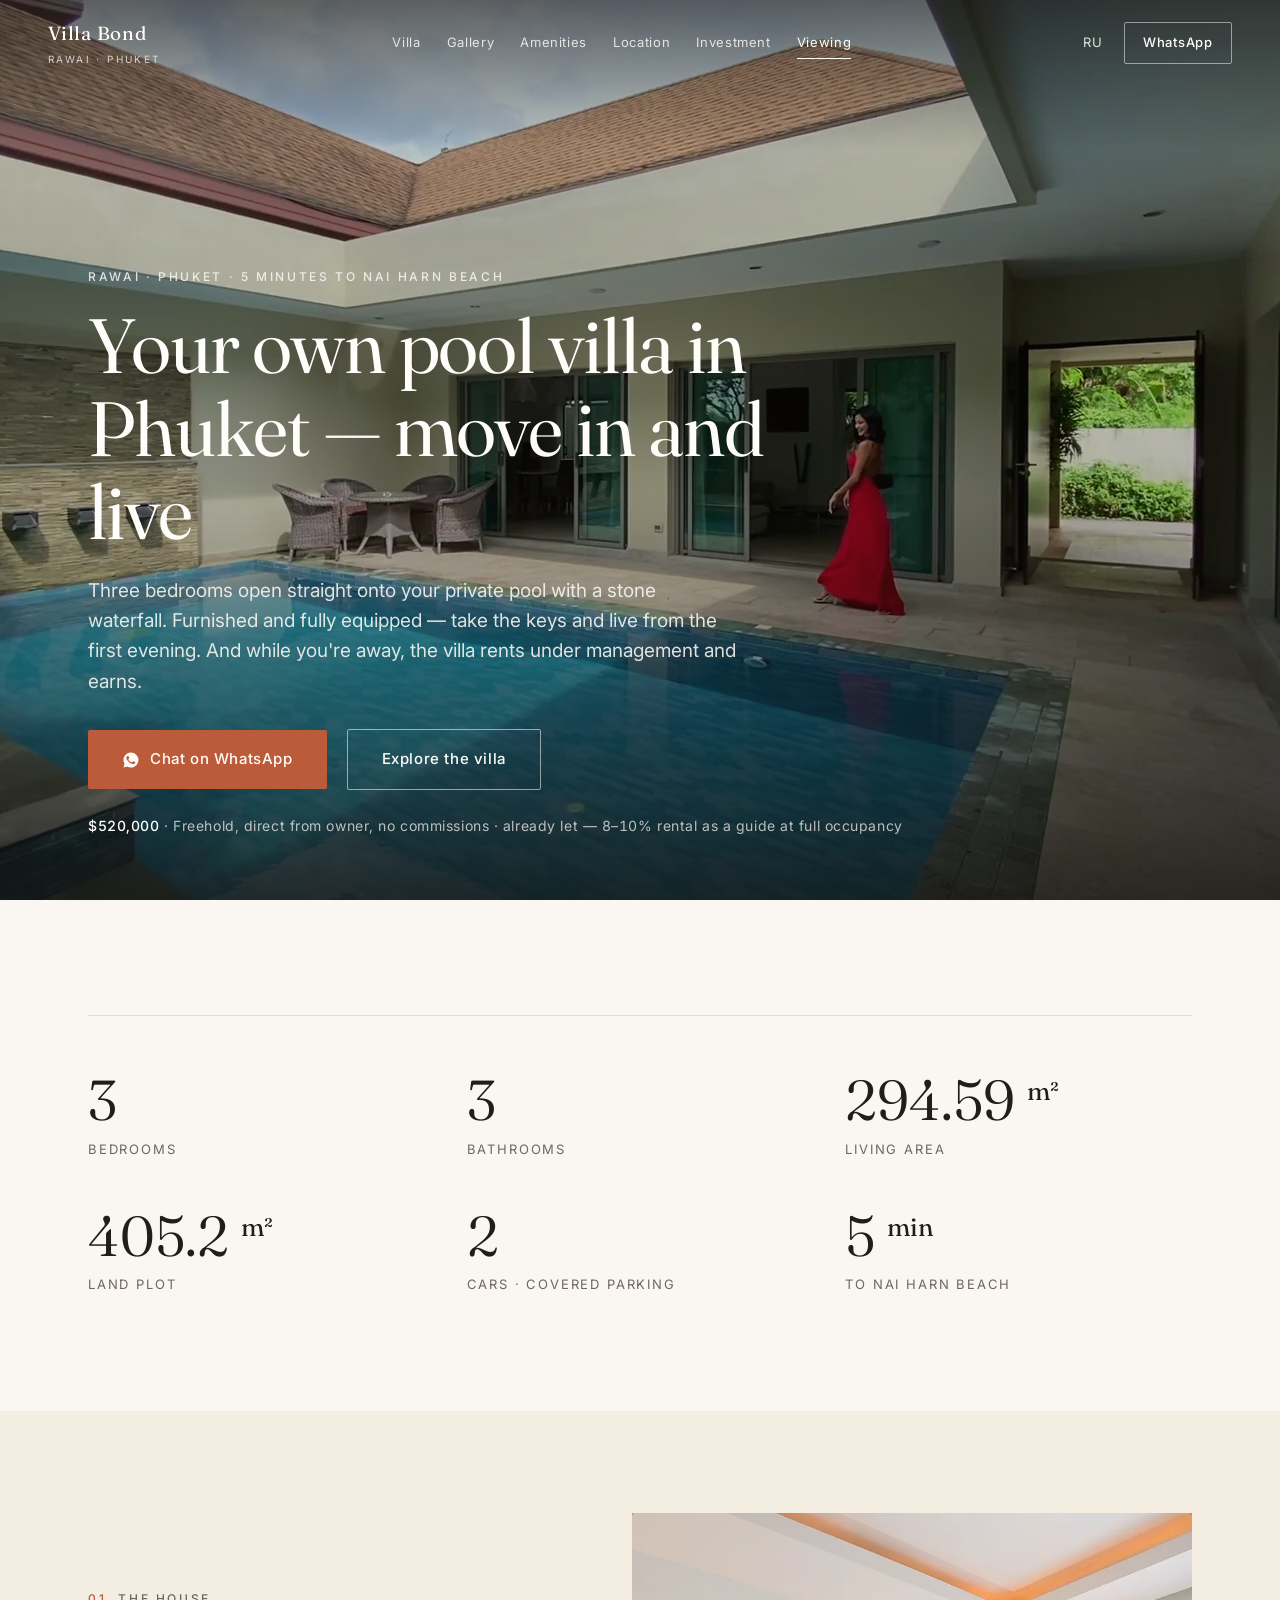
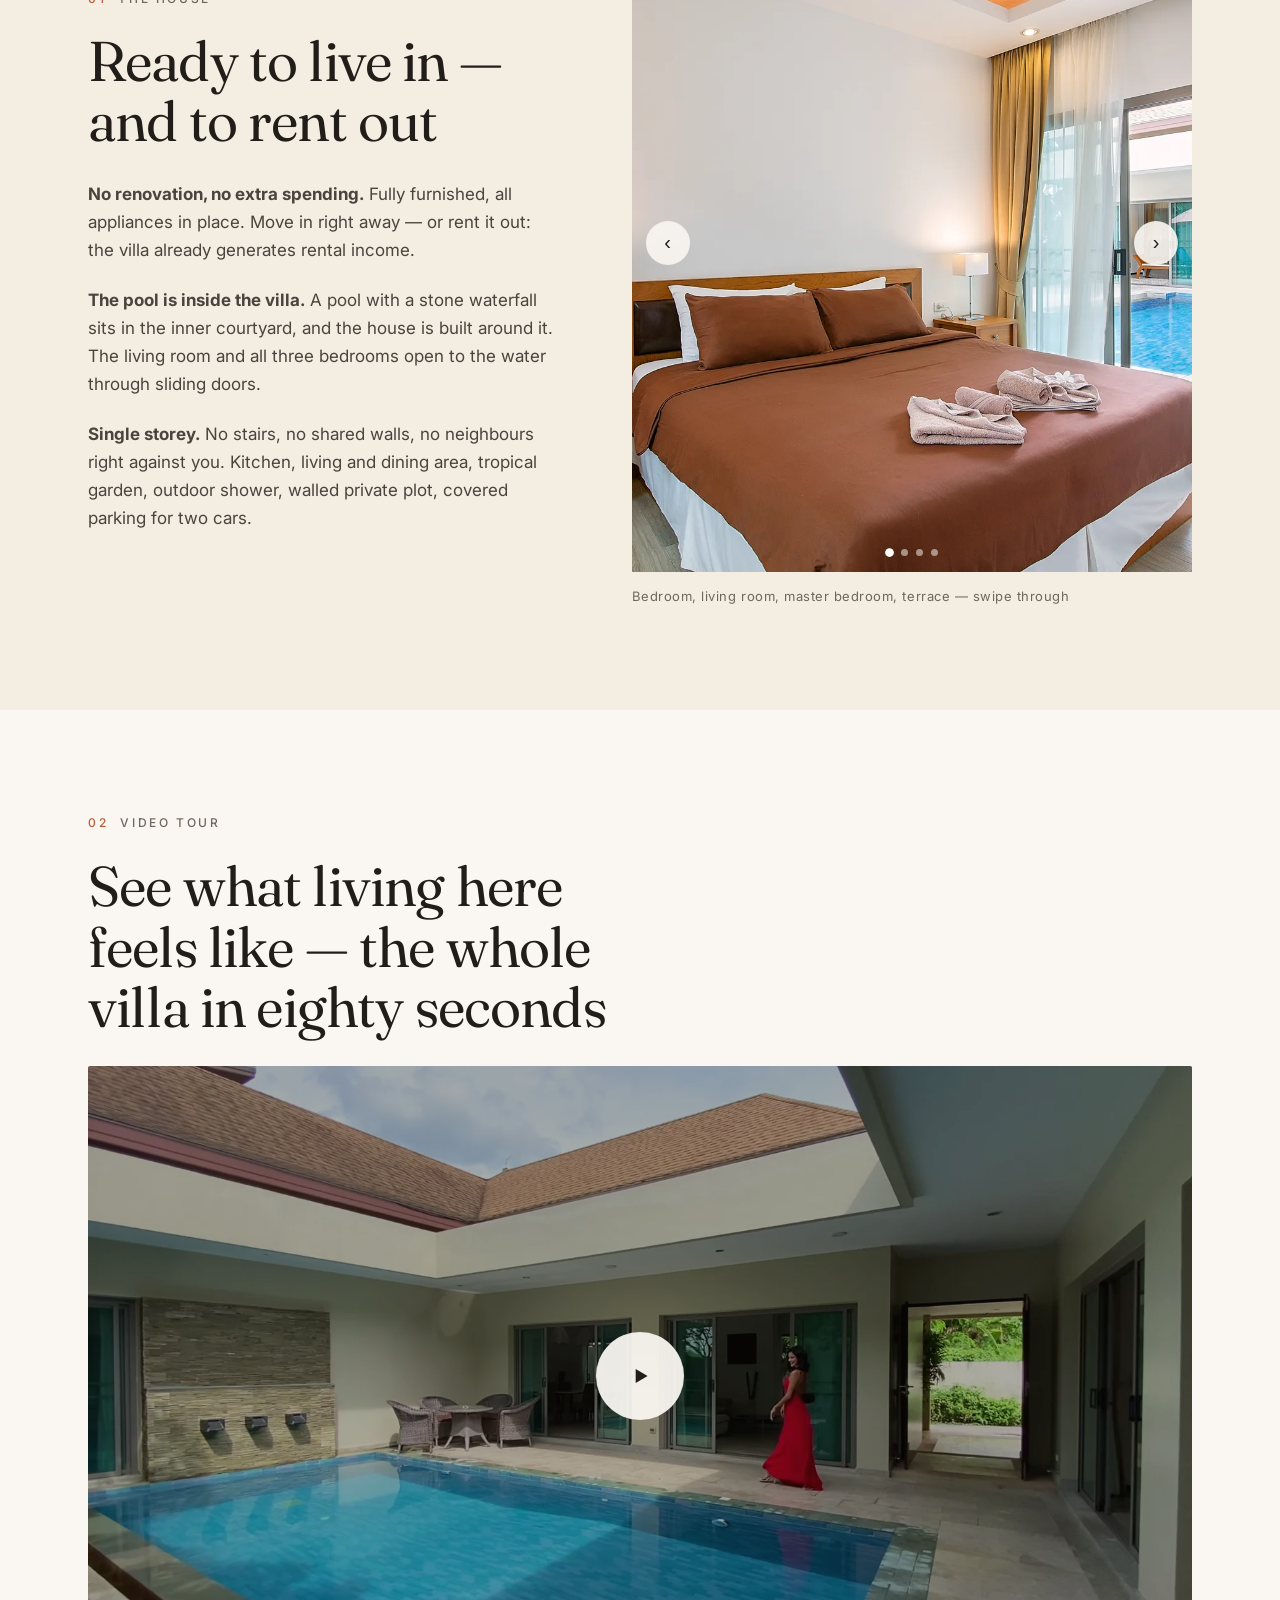
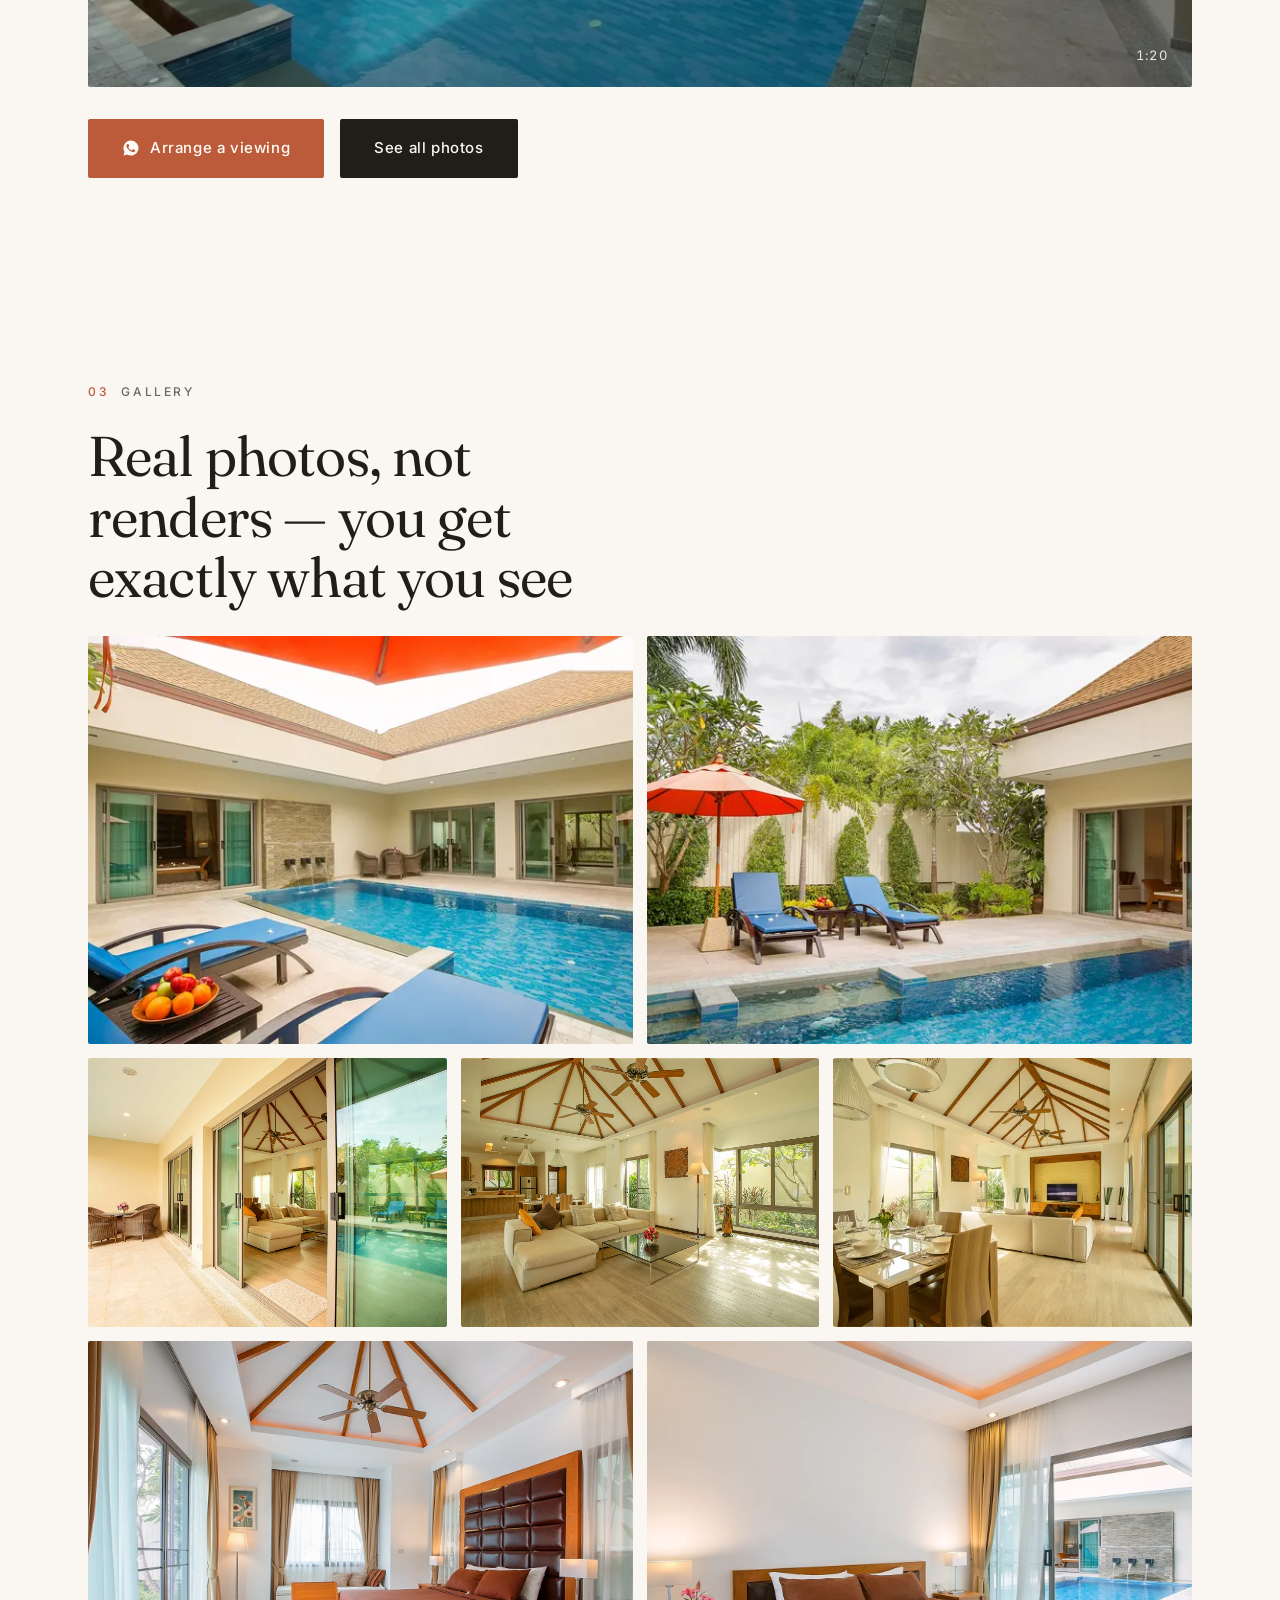
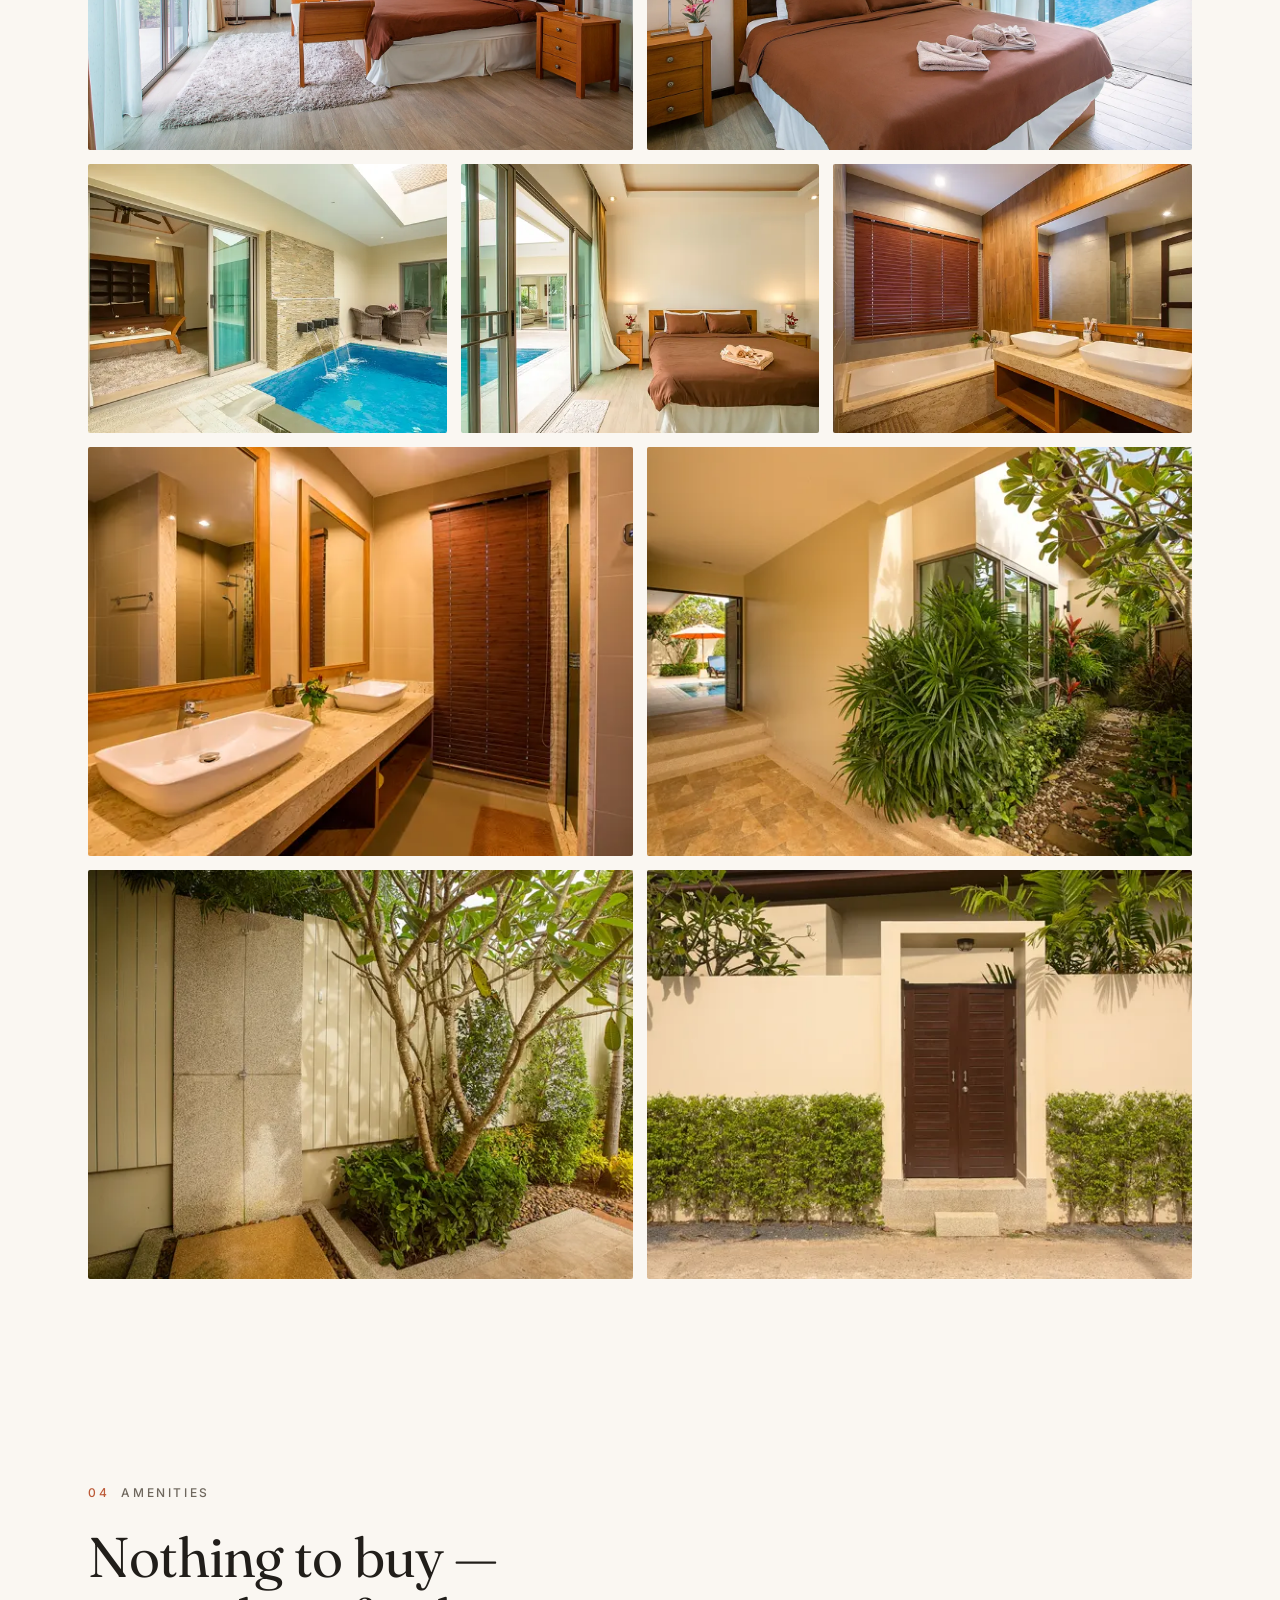
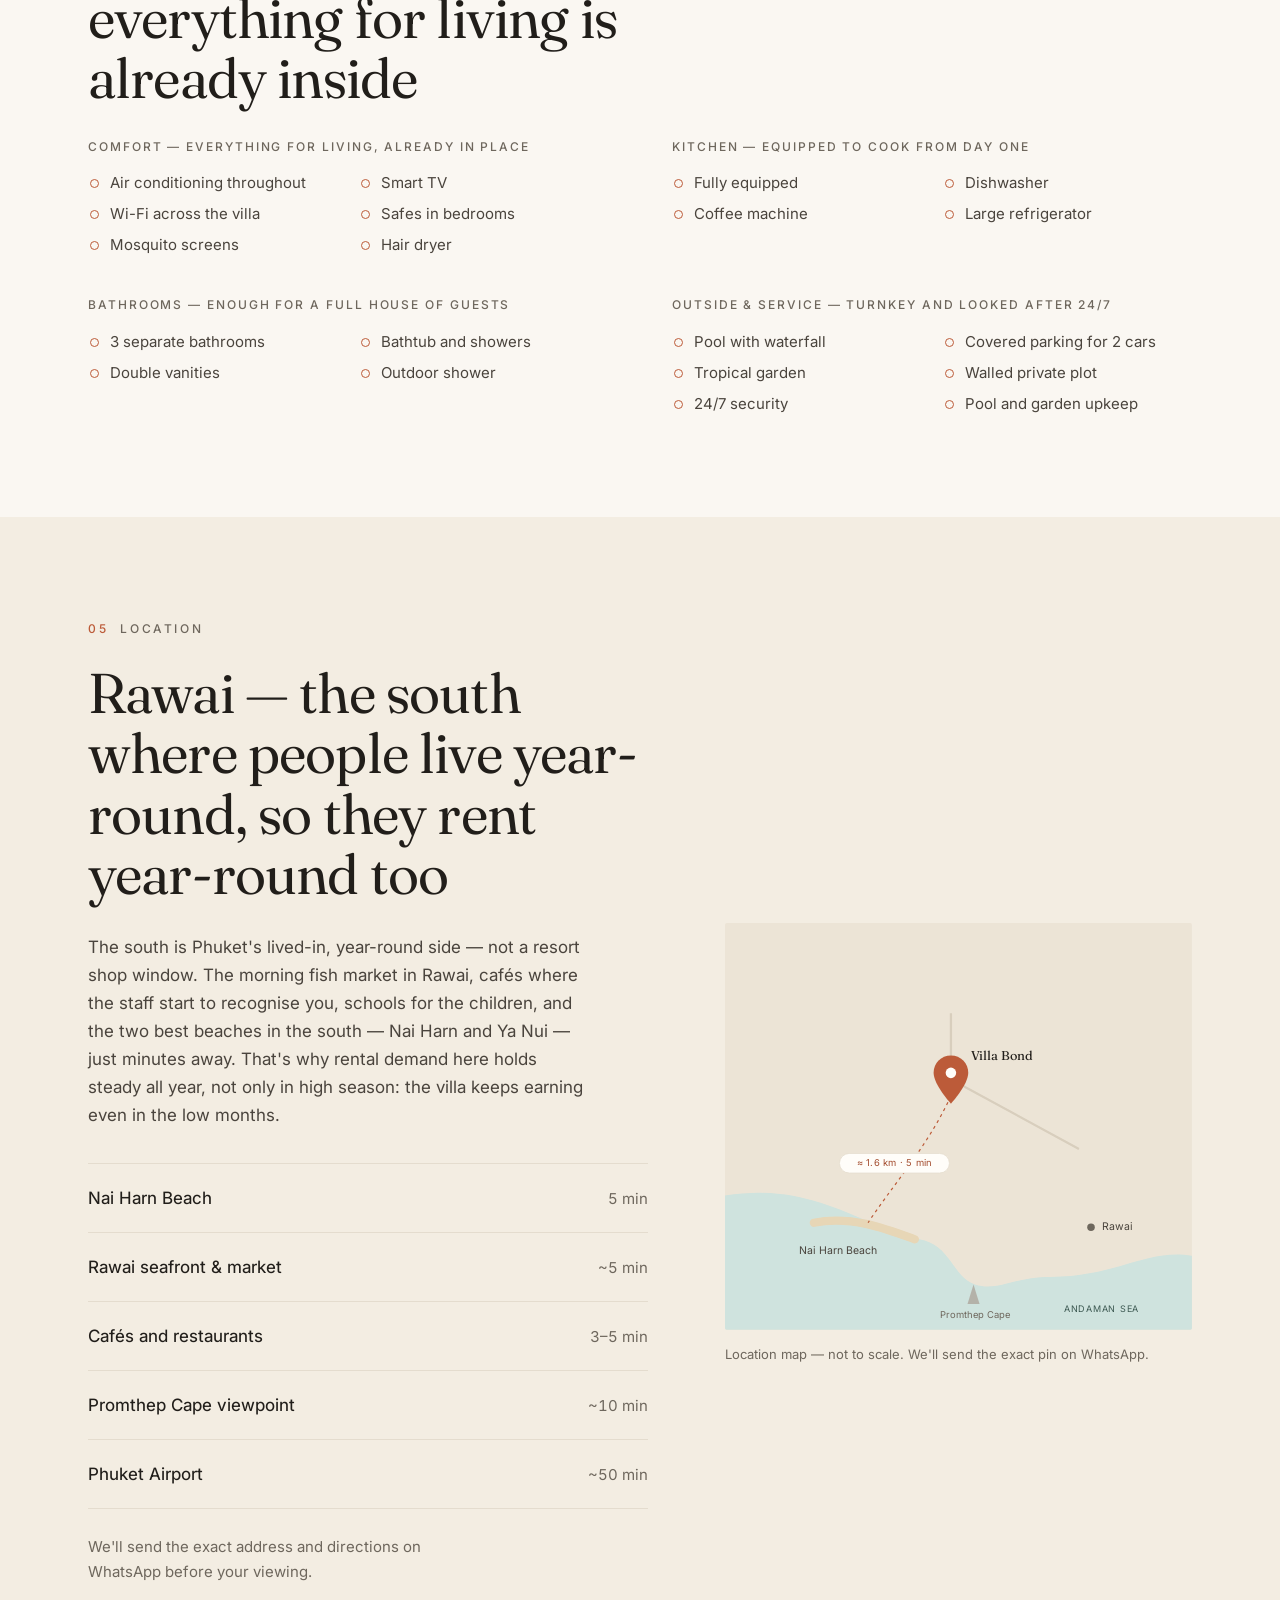
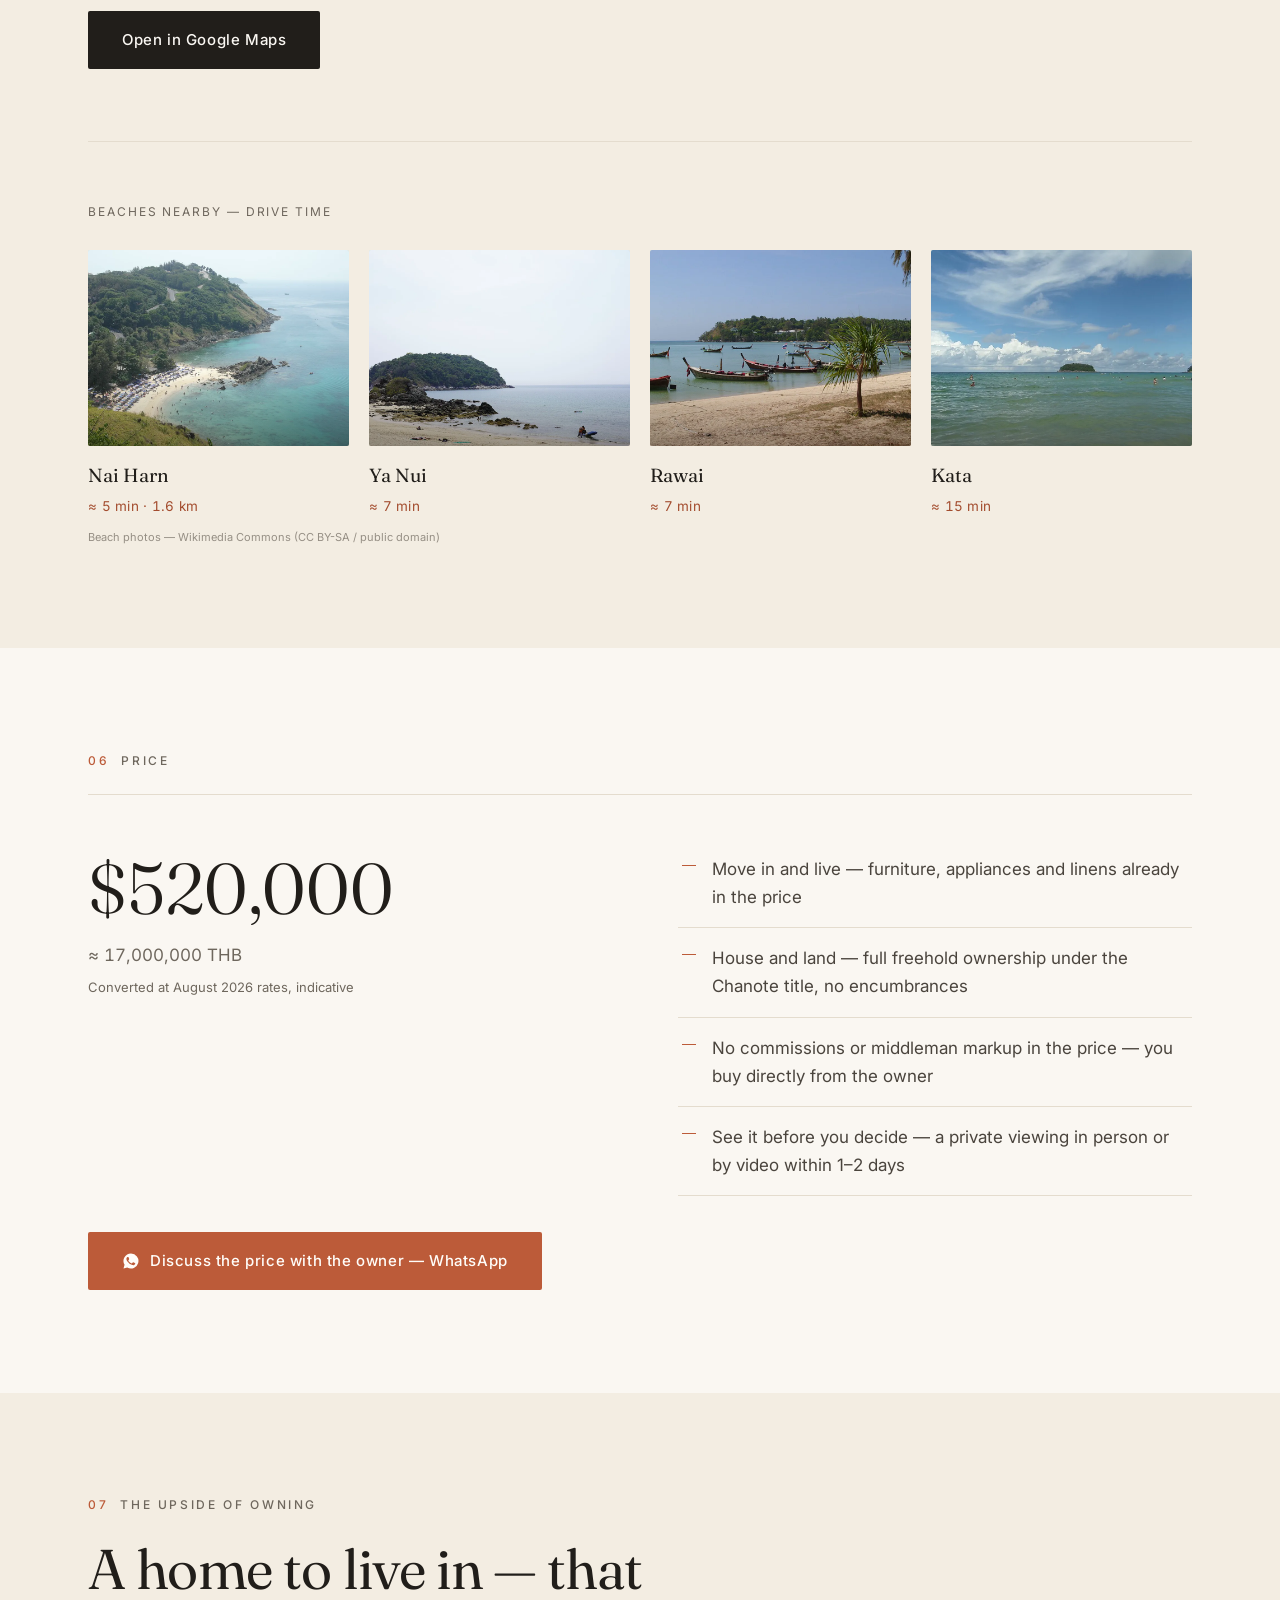
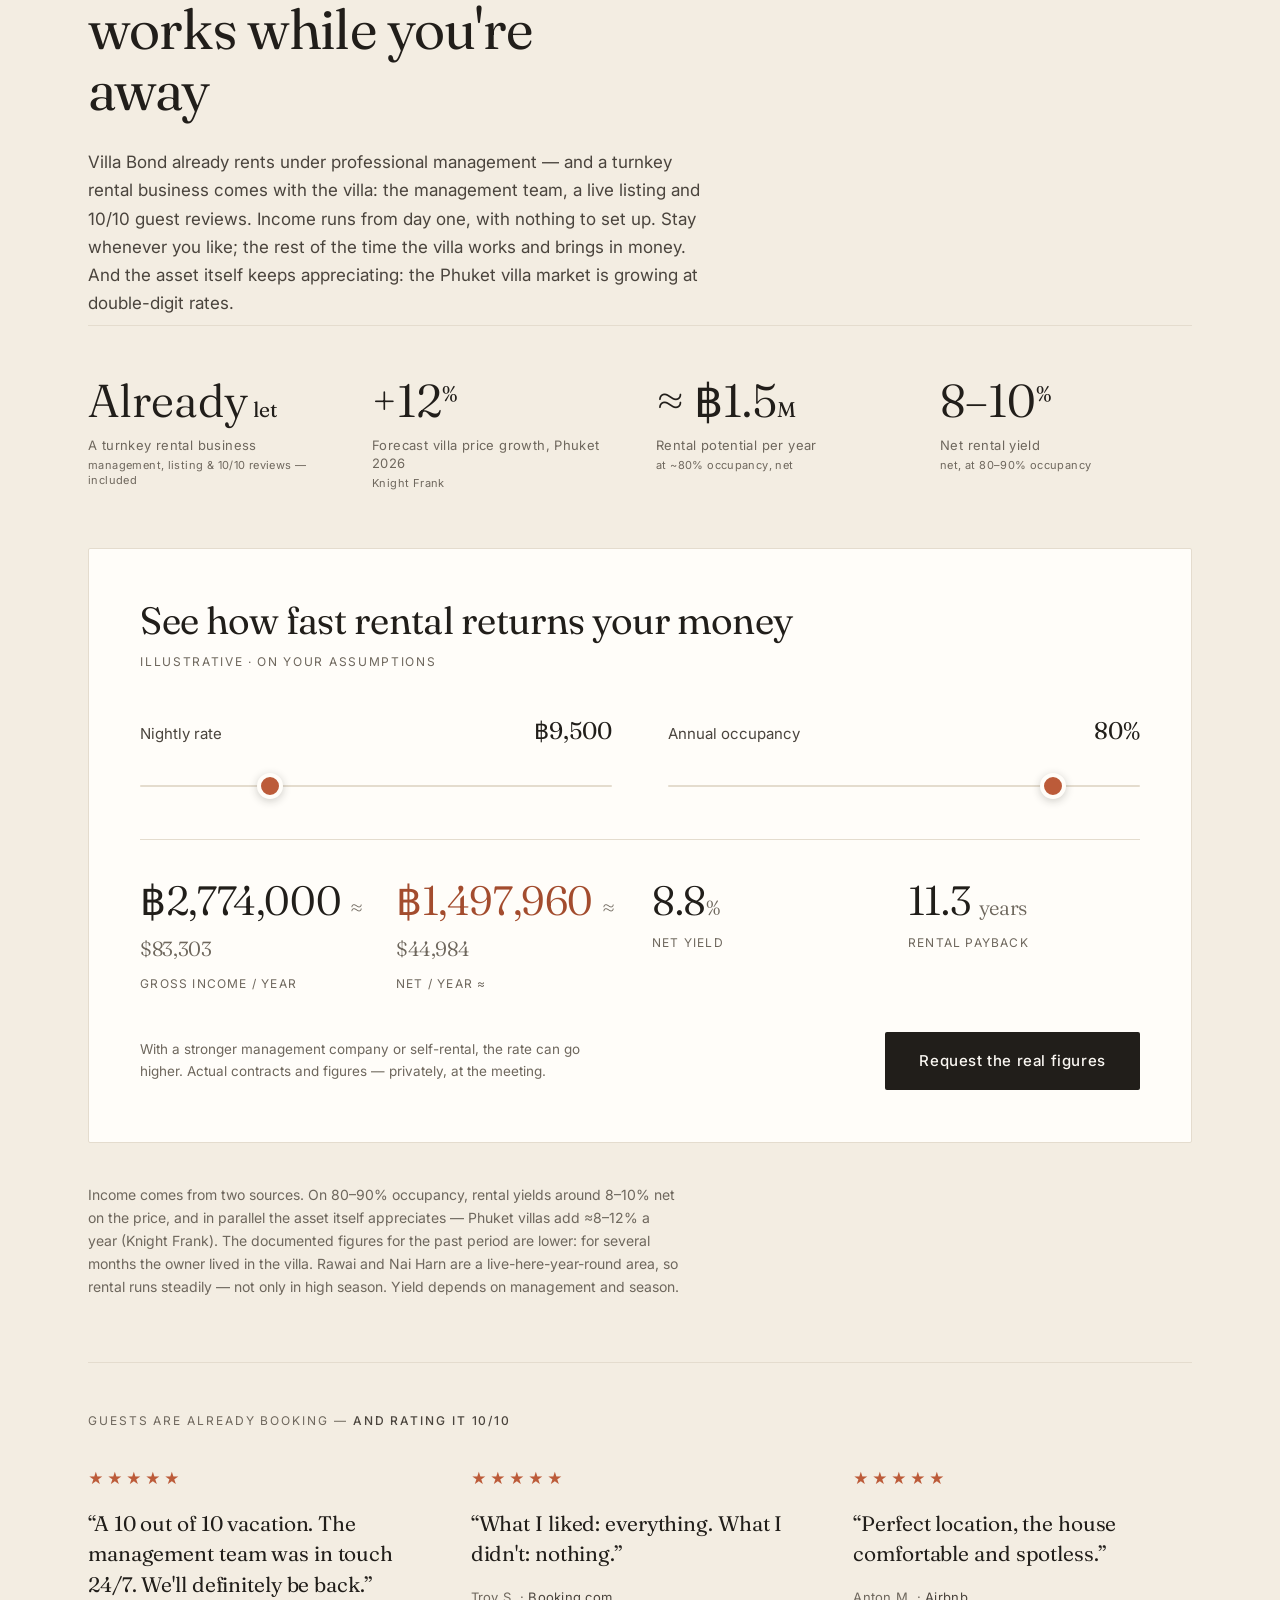
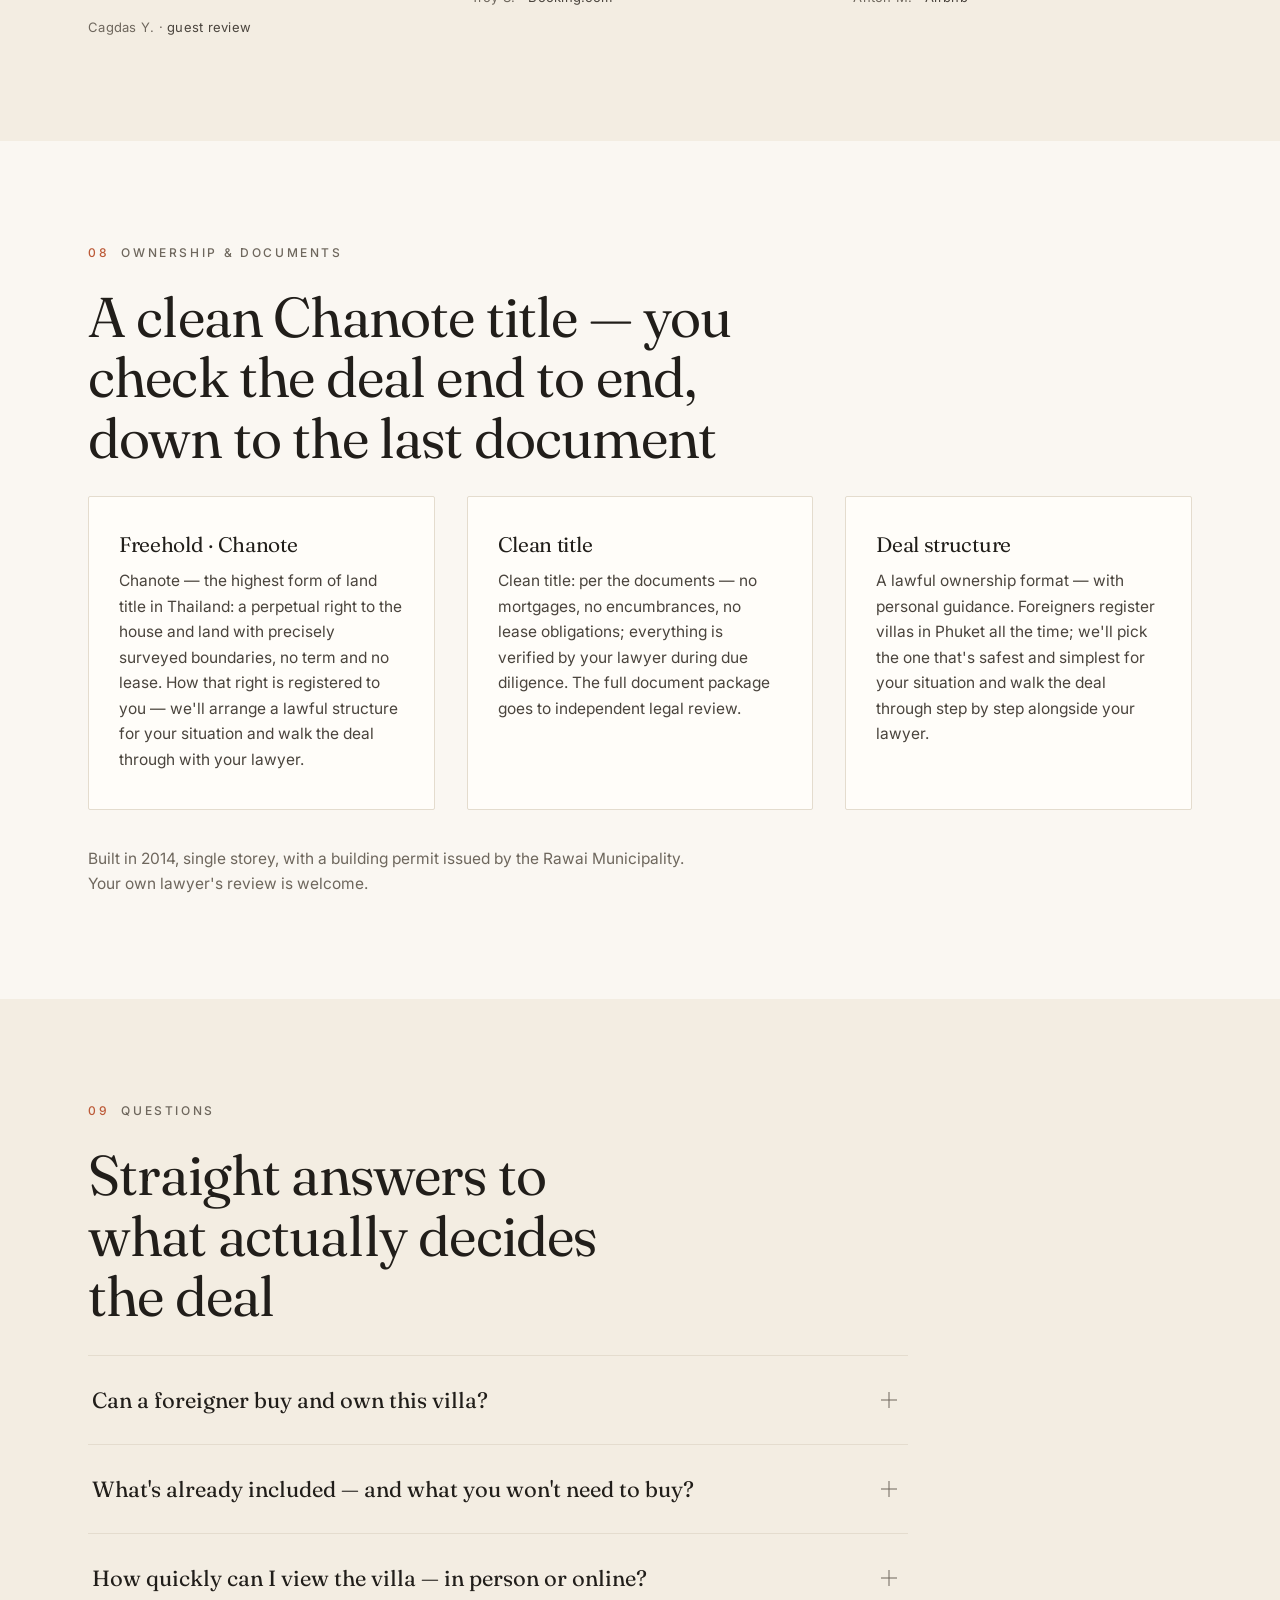
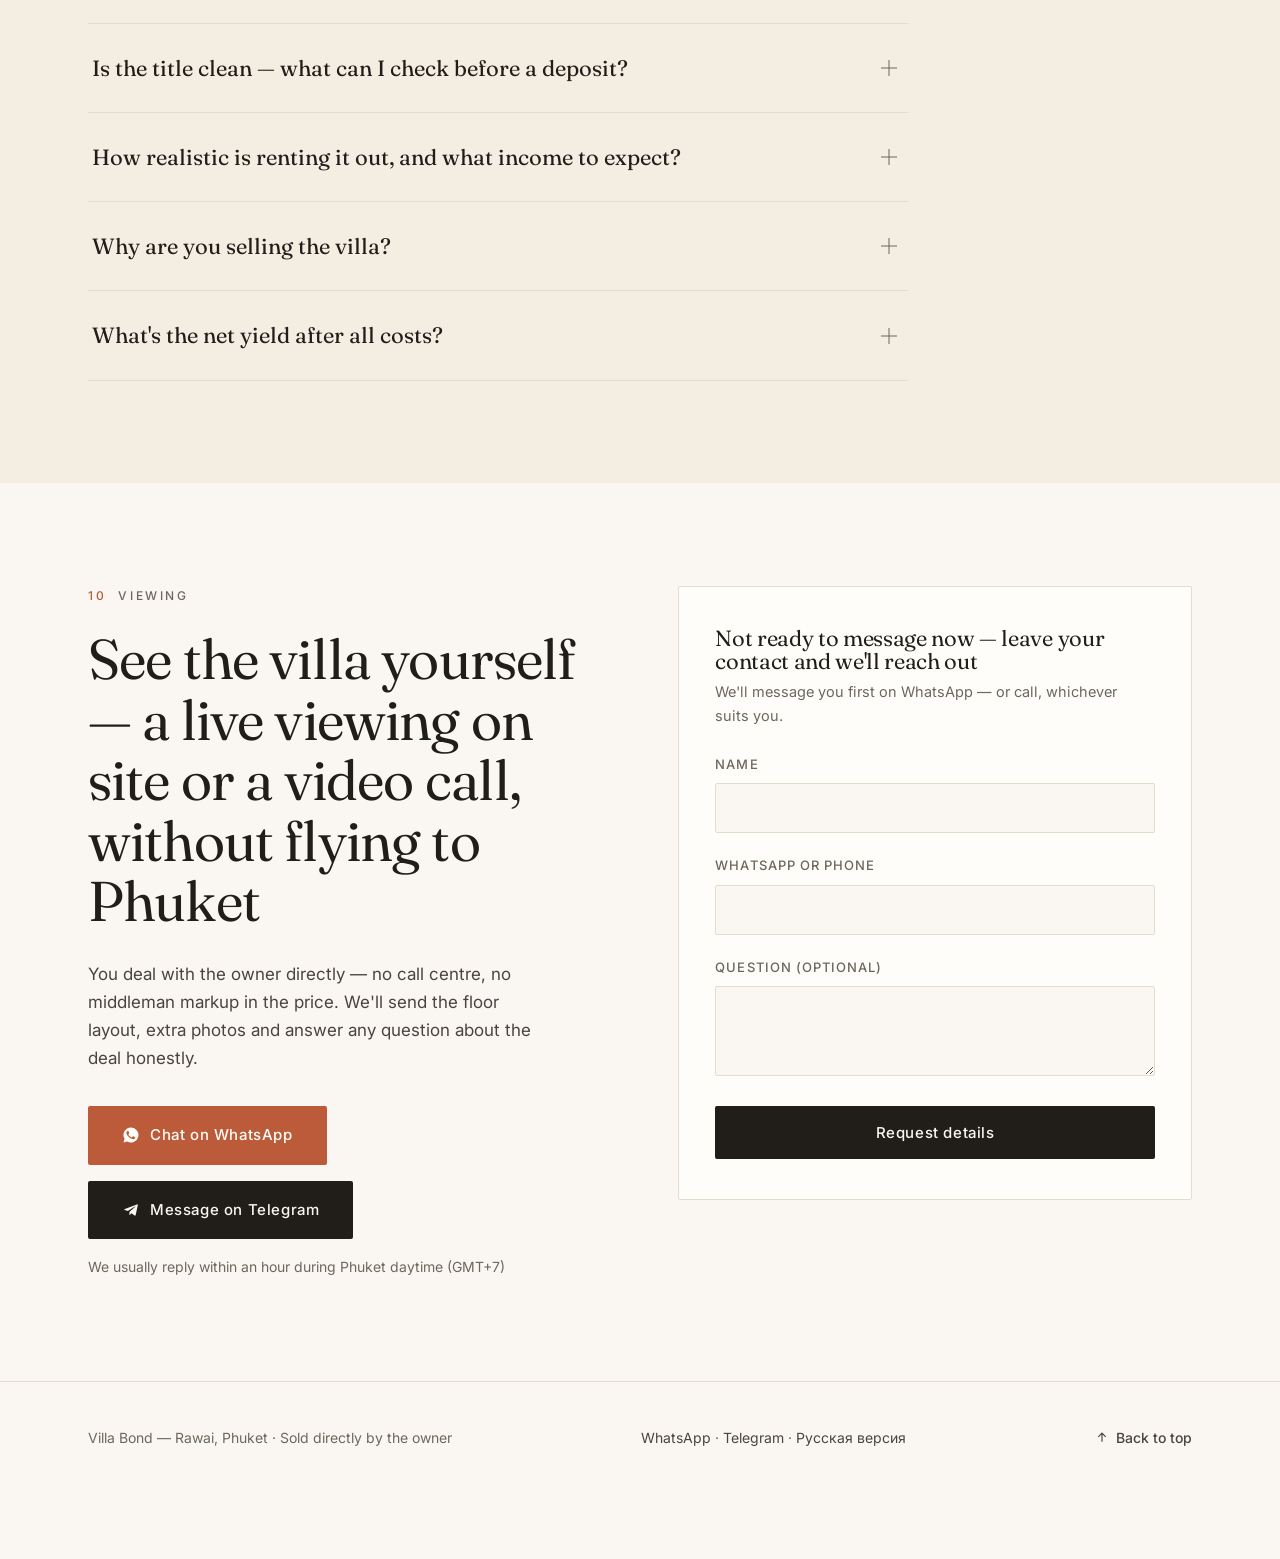
==== commit 46b83990: "content: drop 'guide not guarantee' from yield FAQ per owner; RU title with 'buy villa' keyword Co-A" ====
--- a/index.html
+++ b/index.html
@@ -90,7 +90,7 @@
       {"@type":"Question","name":"Is the title clean — what can I check before a deposit?","acceptedAnswer":{"@type":"Answer","text":"Yes: Chanote land title, no mortgages or encumbrances. Before any deposit we hand the full package to your lawyer — the title, plot boundaries and building permit can all be checked in advance."}},
       {"@type":"Question","name":"How realistic is renting it out, and what income to expect?","acceptedAnswer":{"@type":"Answer","text":"The villa already rents. Rawai and Nai Harn see year-round demand: nightly rentals from tourists and long-term leases from expats. On full rental, occupancy reaches 80–90% a year and the yield is around 8–10% net on the price as a guide. Actual contracts and figures are shared at the meeting."}},
       {"@type":"Question","name":"Why are you selling the villa?","acceptedAnswer":{"@type":"Answer","text":"The owner is relocating to another country. The villa is well kept, in full order and already earning — the sale has nothing to do with the condition of the house or the documents."}},
-      {"@type":"Question","name":"What's the net yield after all costs?","acceptedAnswer":{"@type":"Answer","text":"As a guide, 8–10% net on the price on full rental (80–90% occupancy), already after running and management costs. The exact figure depends on season and management company — it's a guide, not a guarantee; actual contracts and figures are shared at the meeting."}}
+      {"@type":"Question","name":"What's the net yield after all costs?","acceptedAnswer":{"@type":"Answer","text":"As a guide, 8–10% net on the price on full rental (80–90% occupancy), already after running and management costs. The exact figure depends on season and management company; actual contracts and figures are shared at the meeting."}}
     ]
   }
   </script>
@@ -519,7 +519,7 @@
       </details>
       <details class="faq-item">
         <summary>What's the net yield after all costs?<span class="ic"></span></summary>
-        <p class="a">As a guide, 8–10% net on the price on full rental (80–90% occupancy) — already after running and management costs. The exact figure depends on the season and the management company — it's a guide, not a guarantee; actual contracts and figures are shared at the meeting.</p>
+        <p class="a">As a guide, 8–10% net on the price on full rental (80–90% occupancy) — already after running and management costs. The exact figure depends on the season and the management company; actual contracts and figures are shared at the meeting.</p>
       </details>
     </div>
   </div>
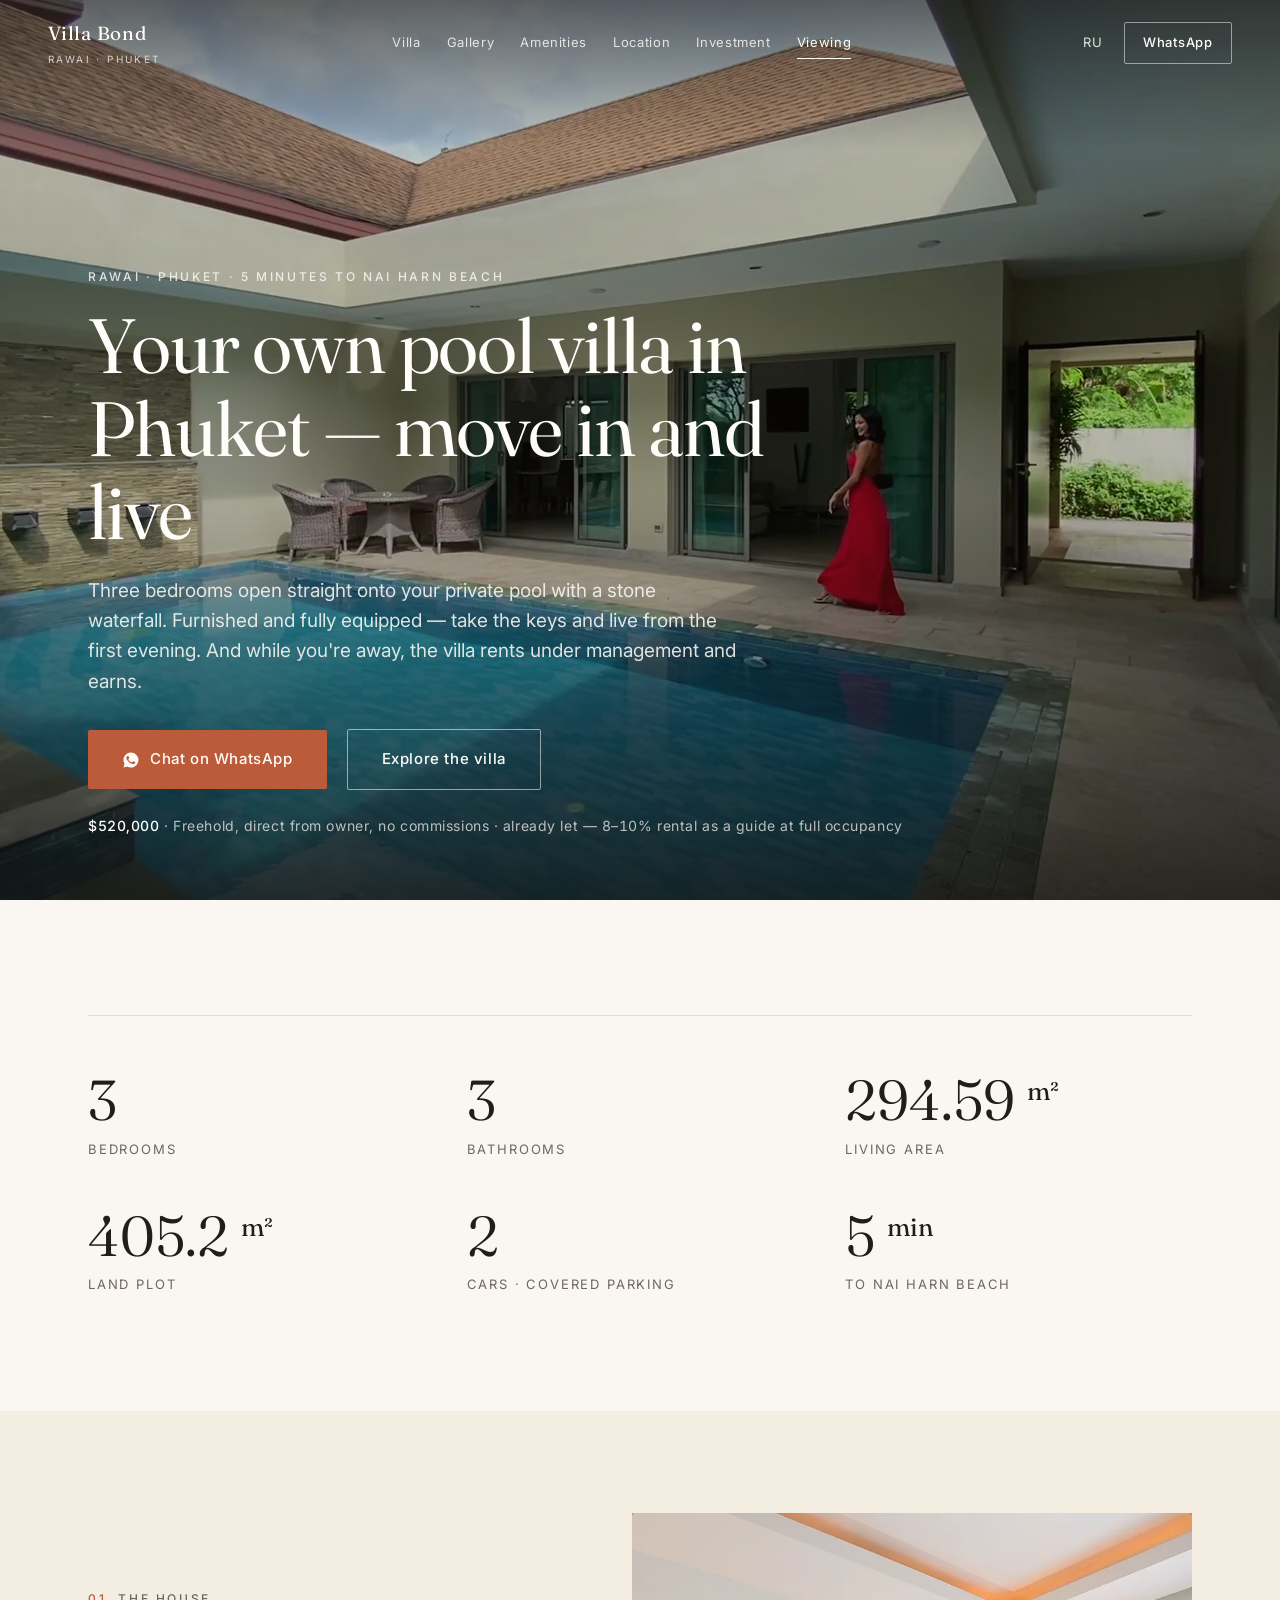
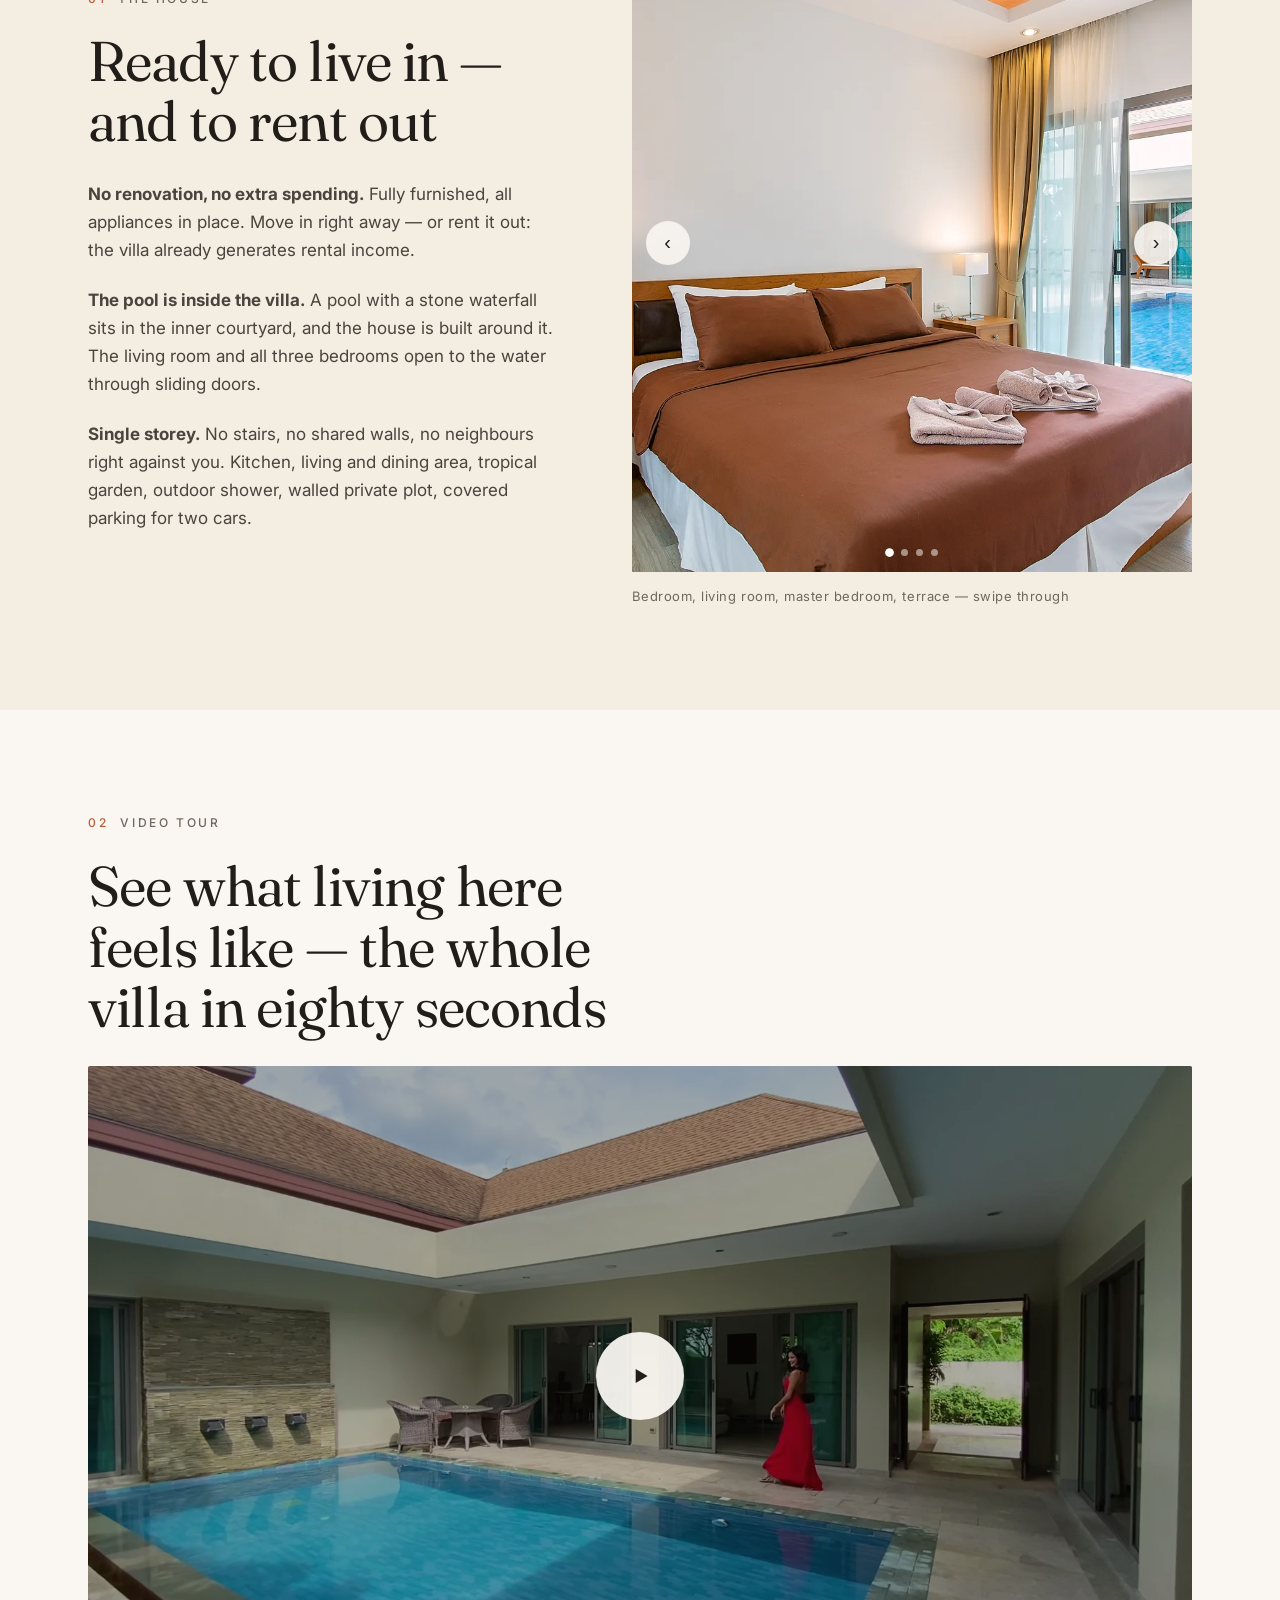
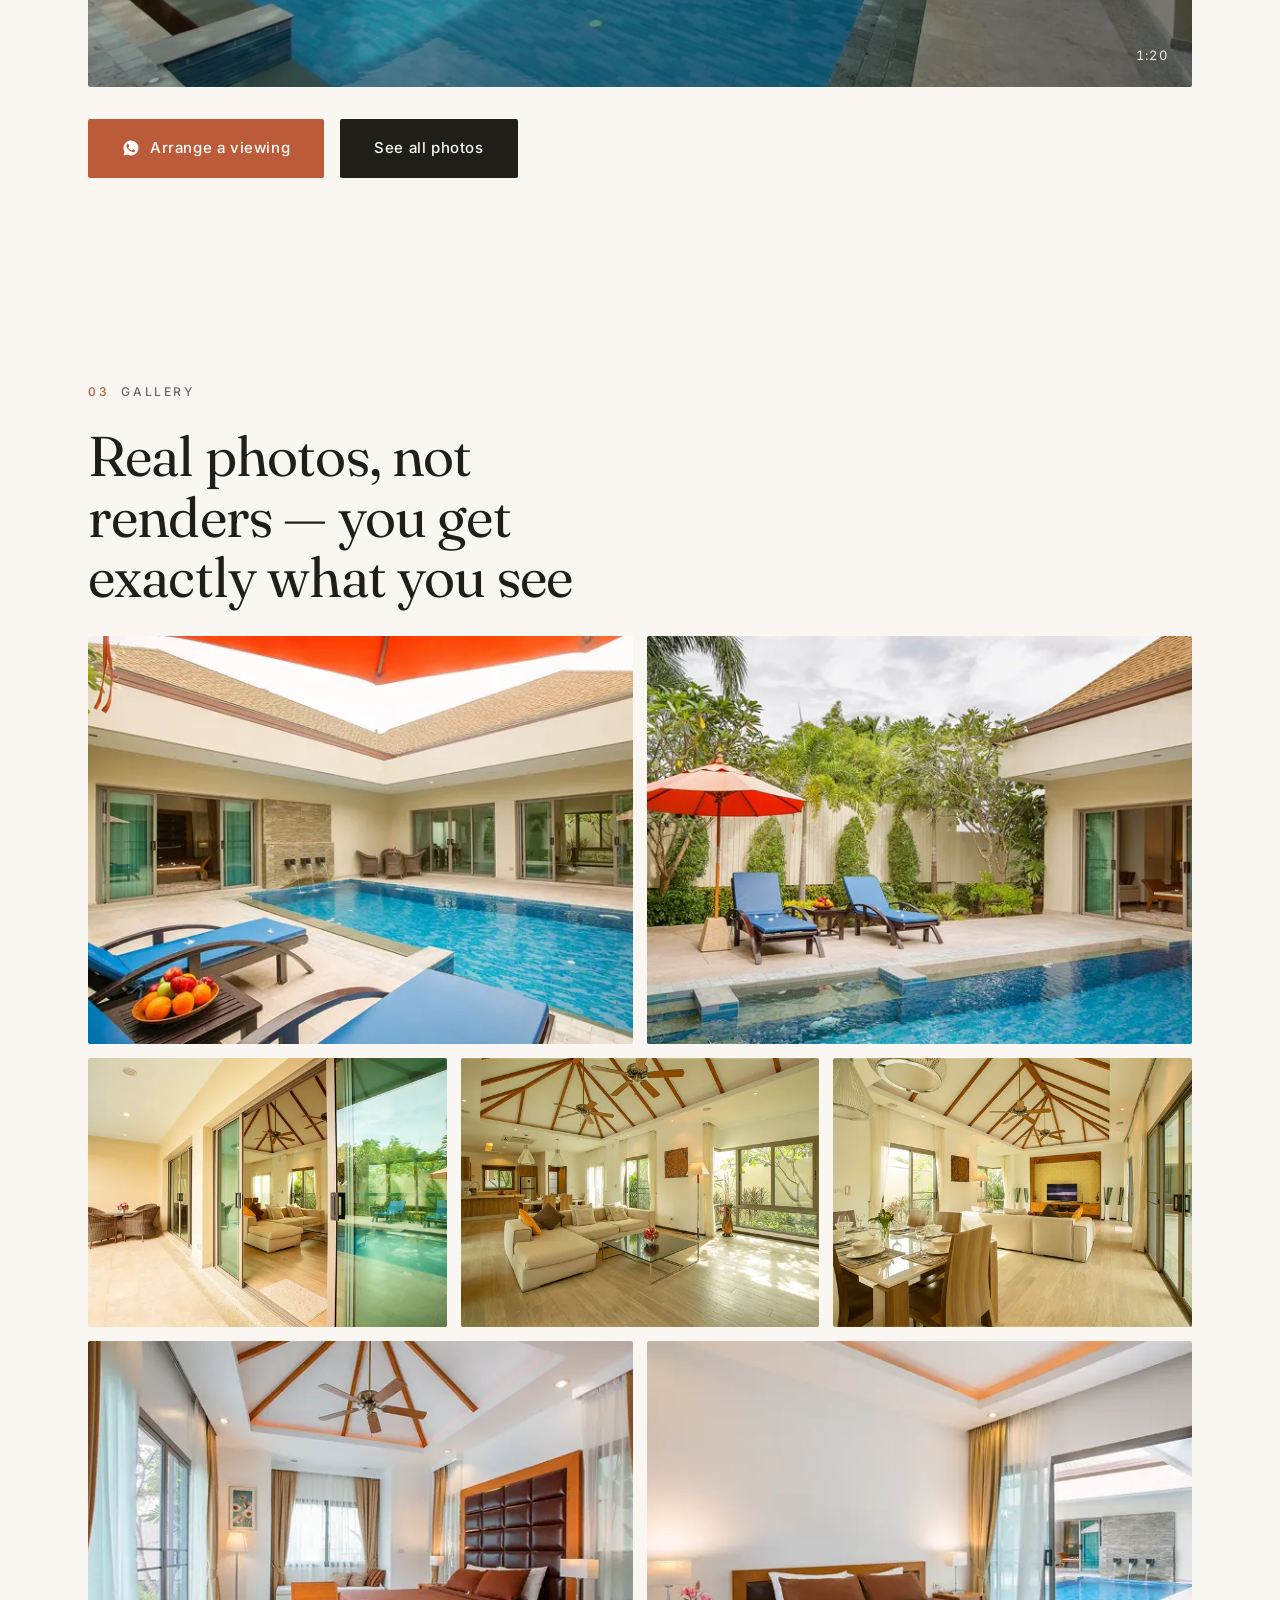
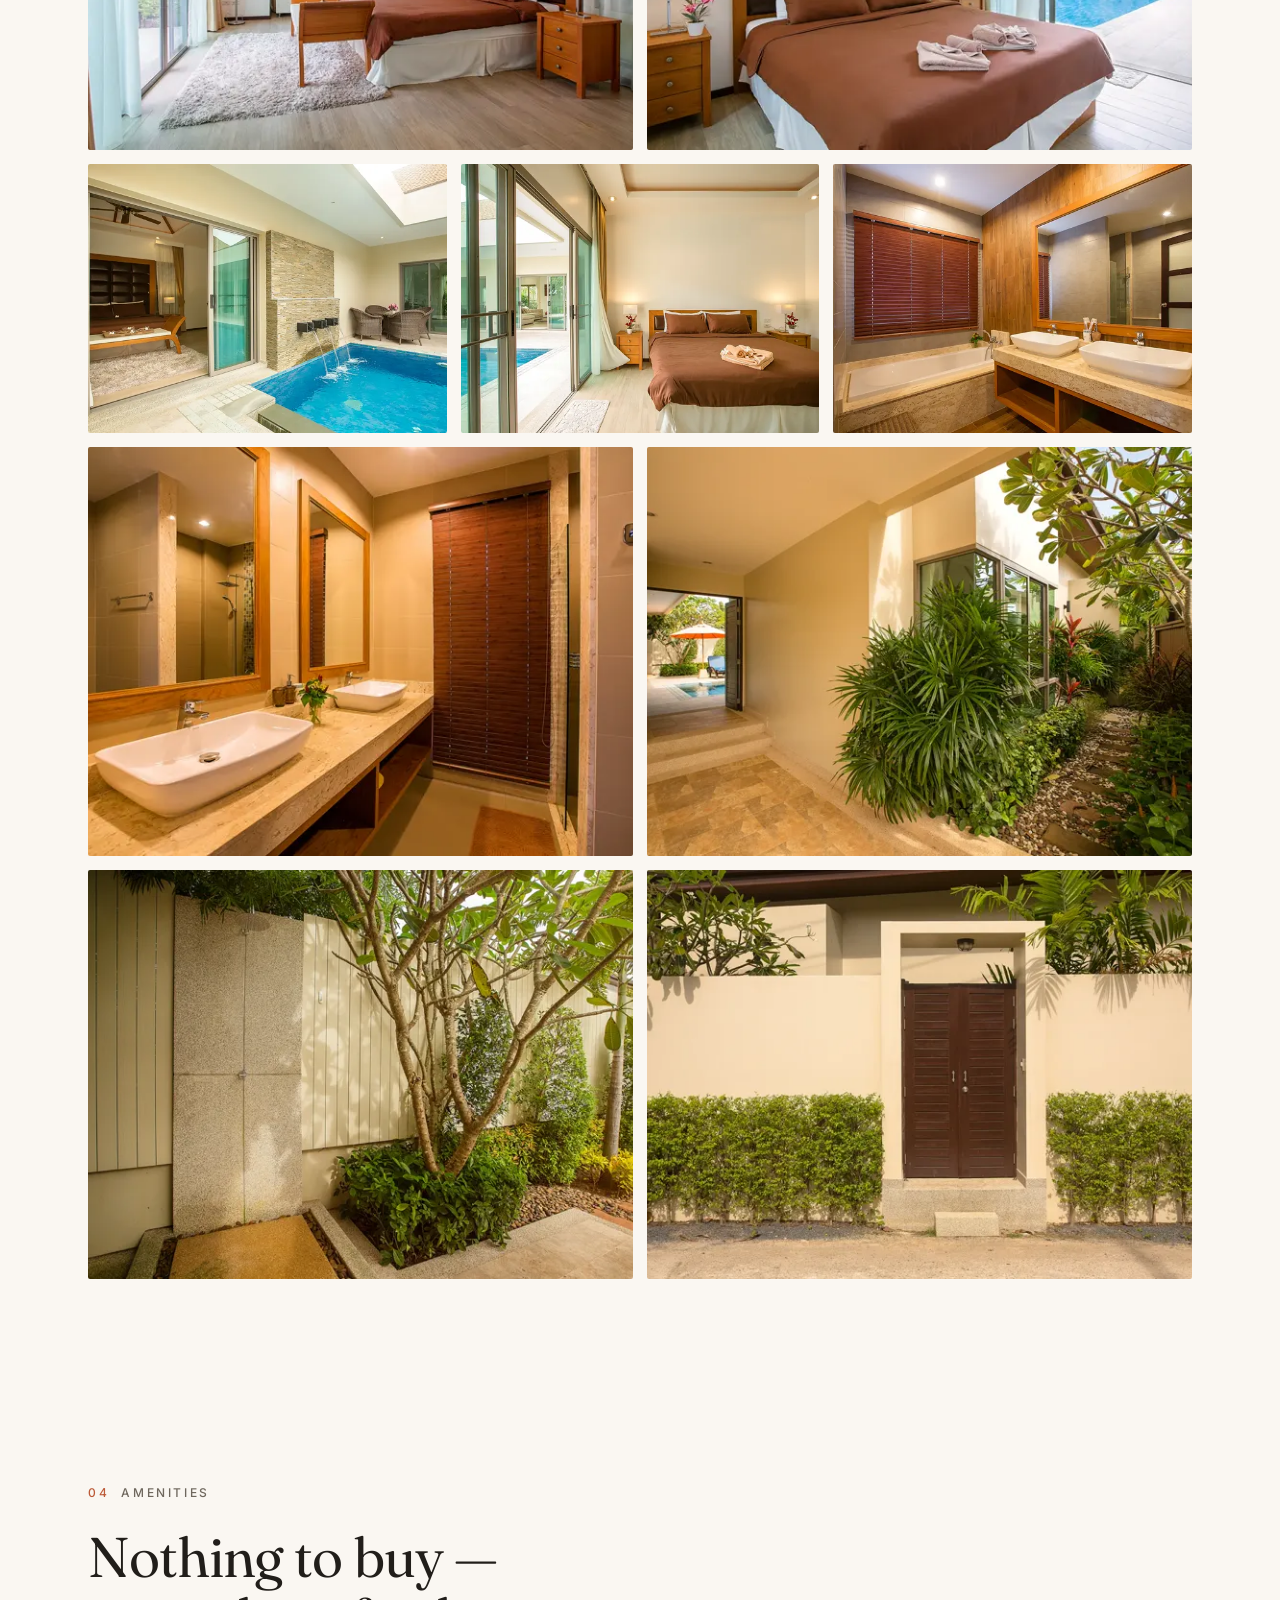
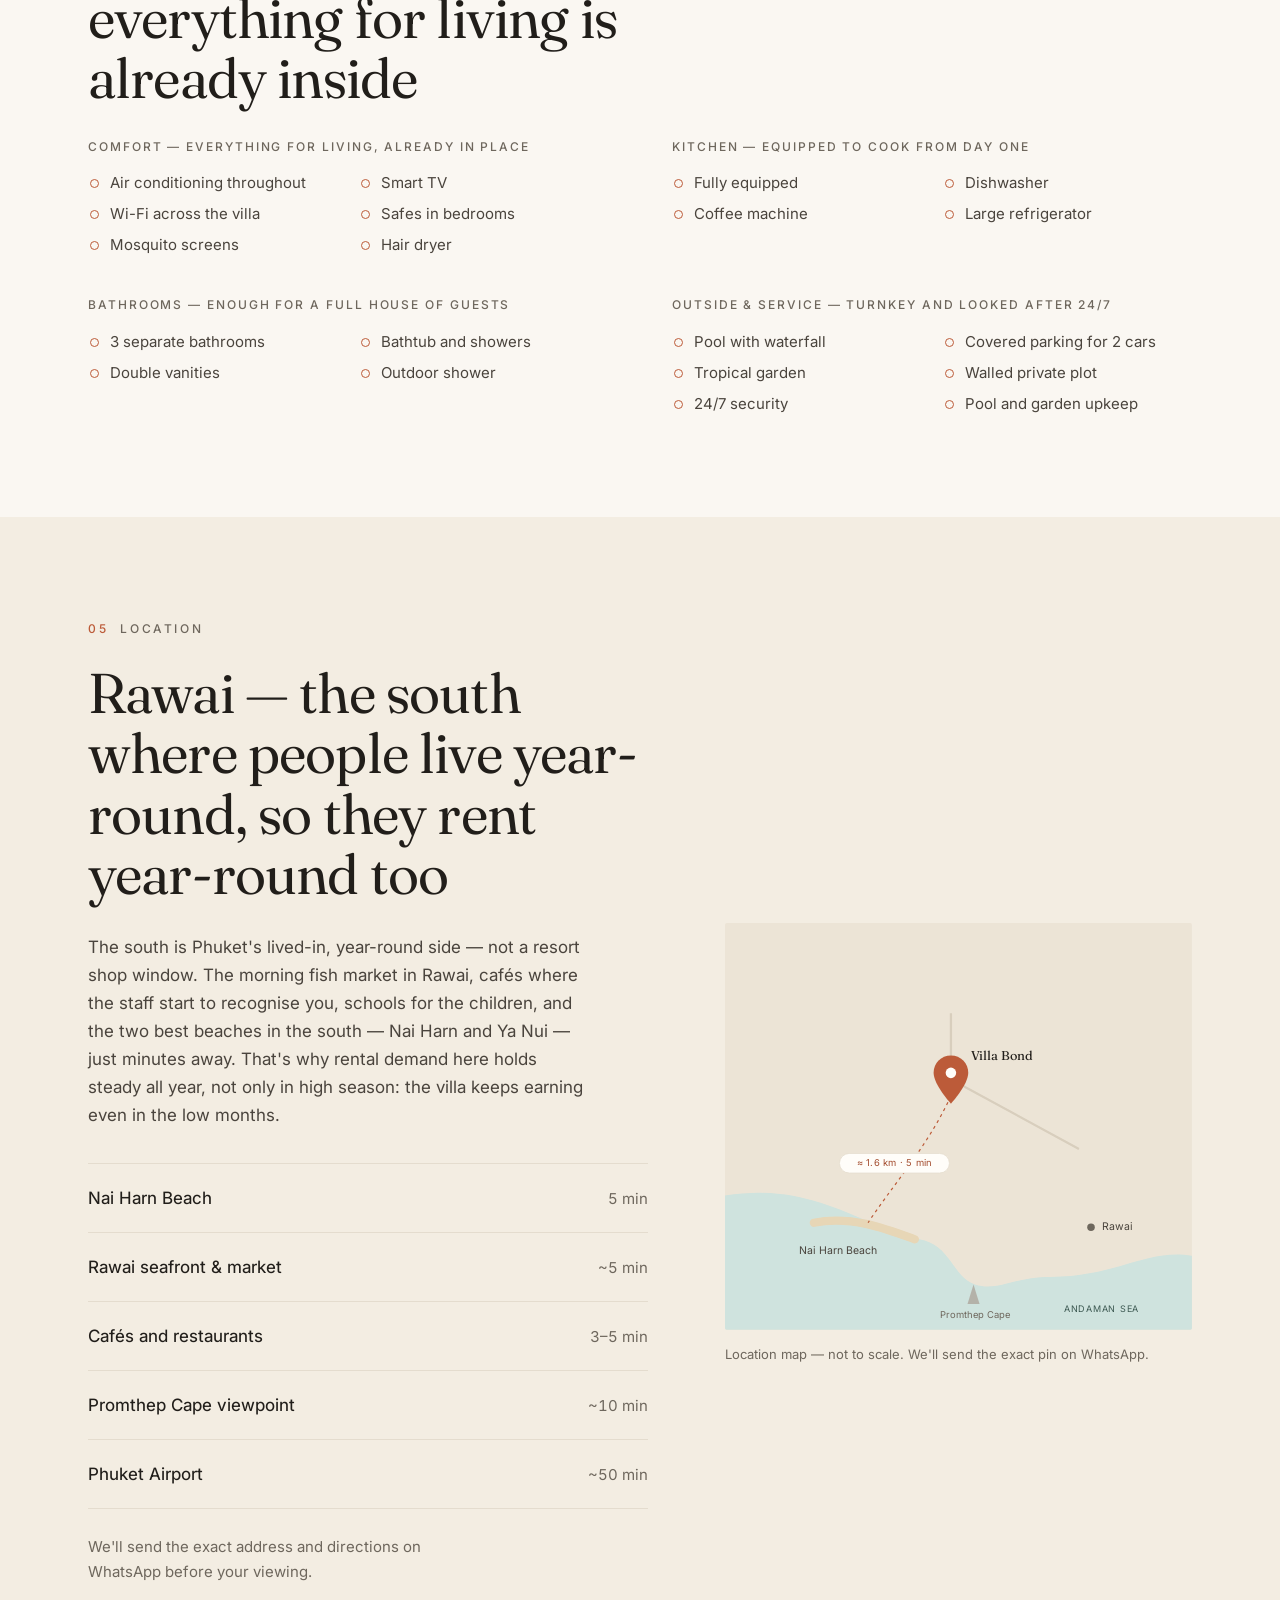
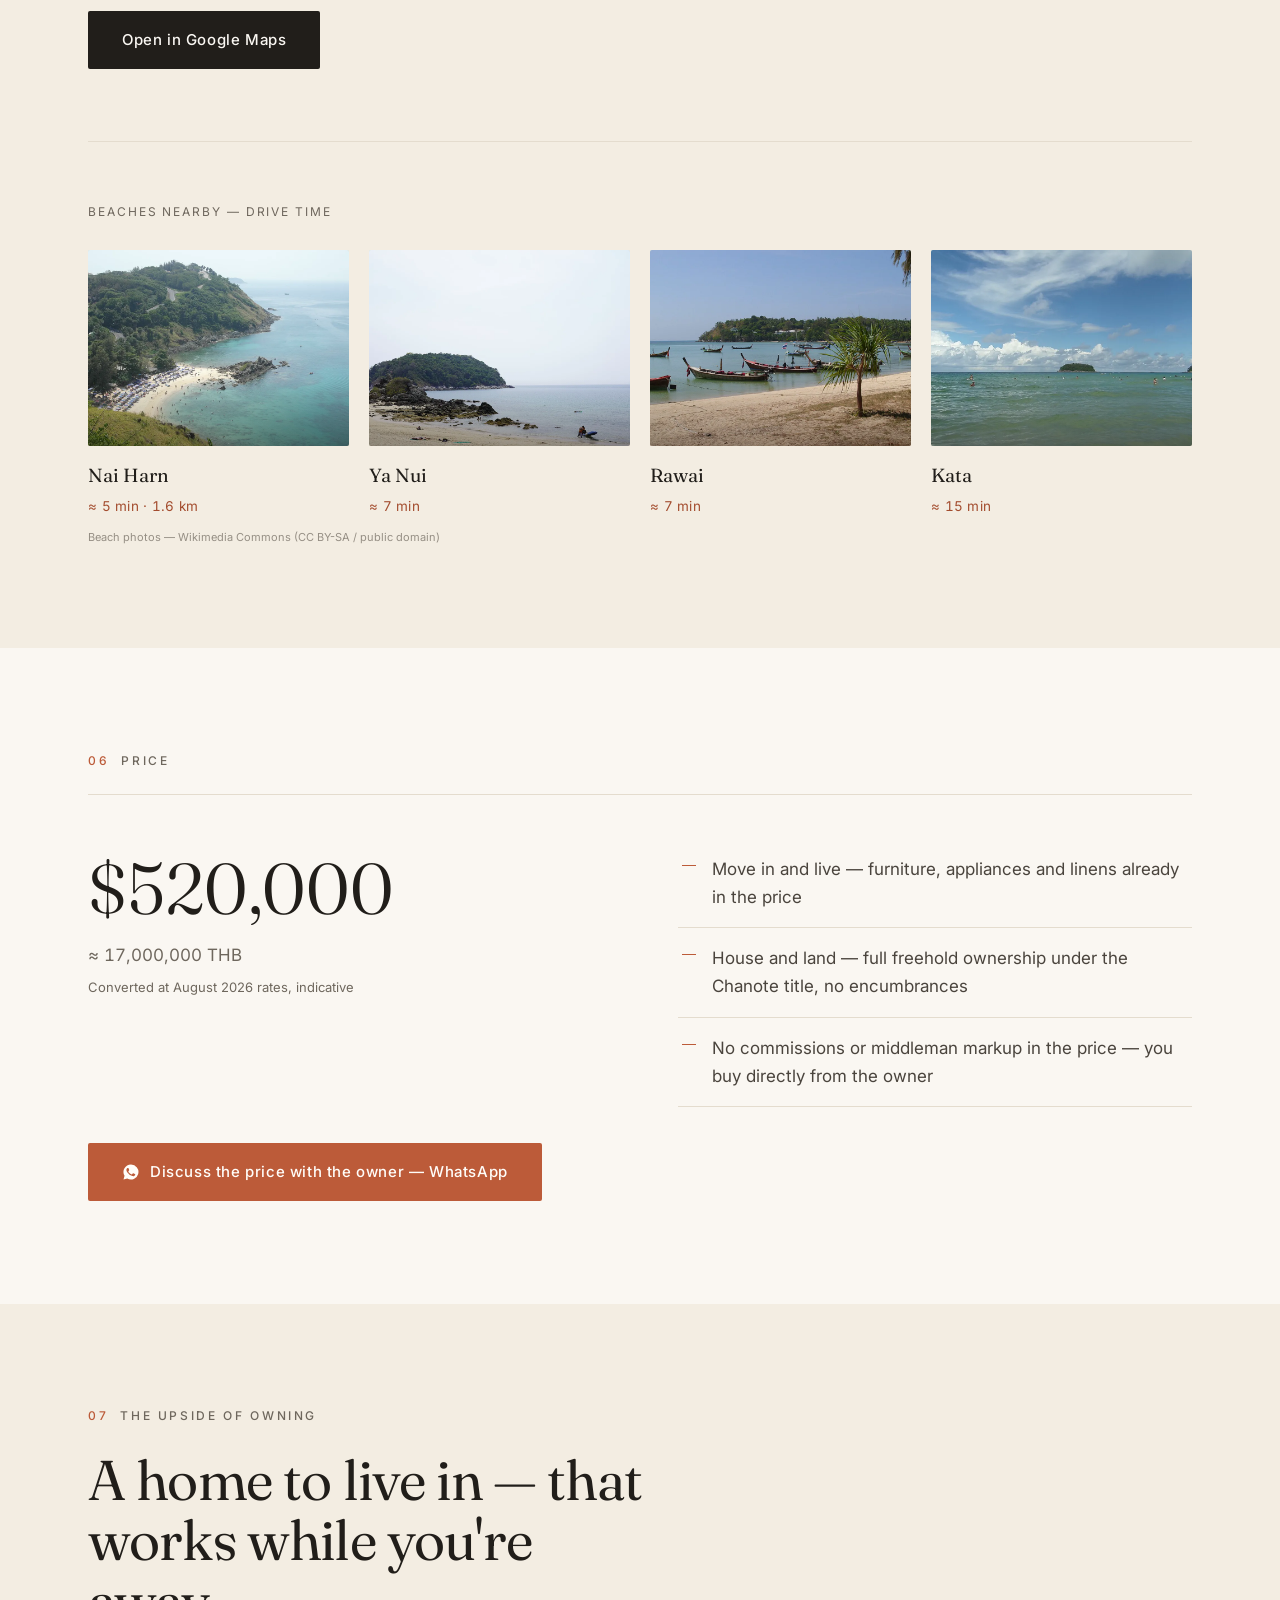
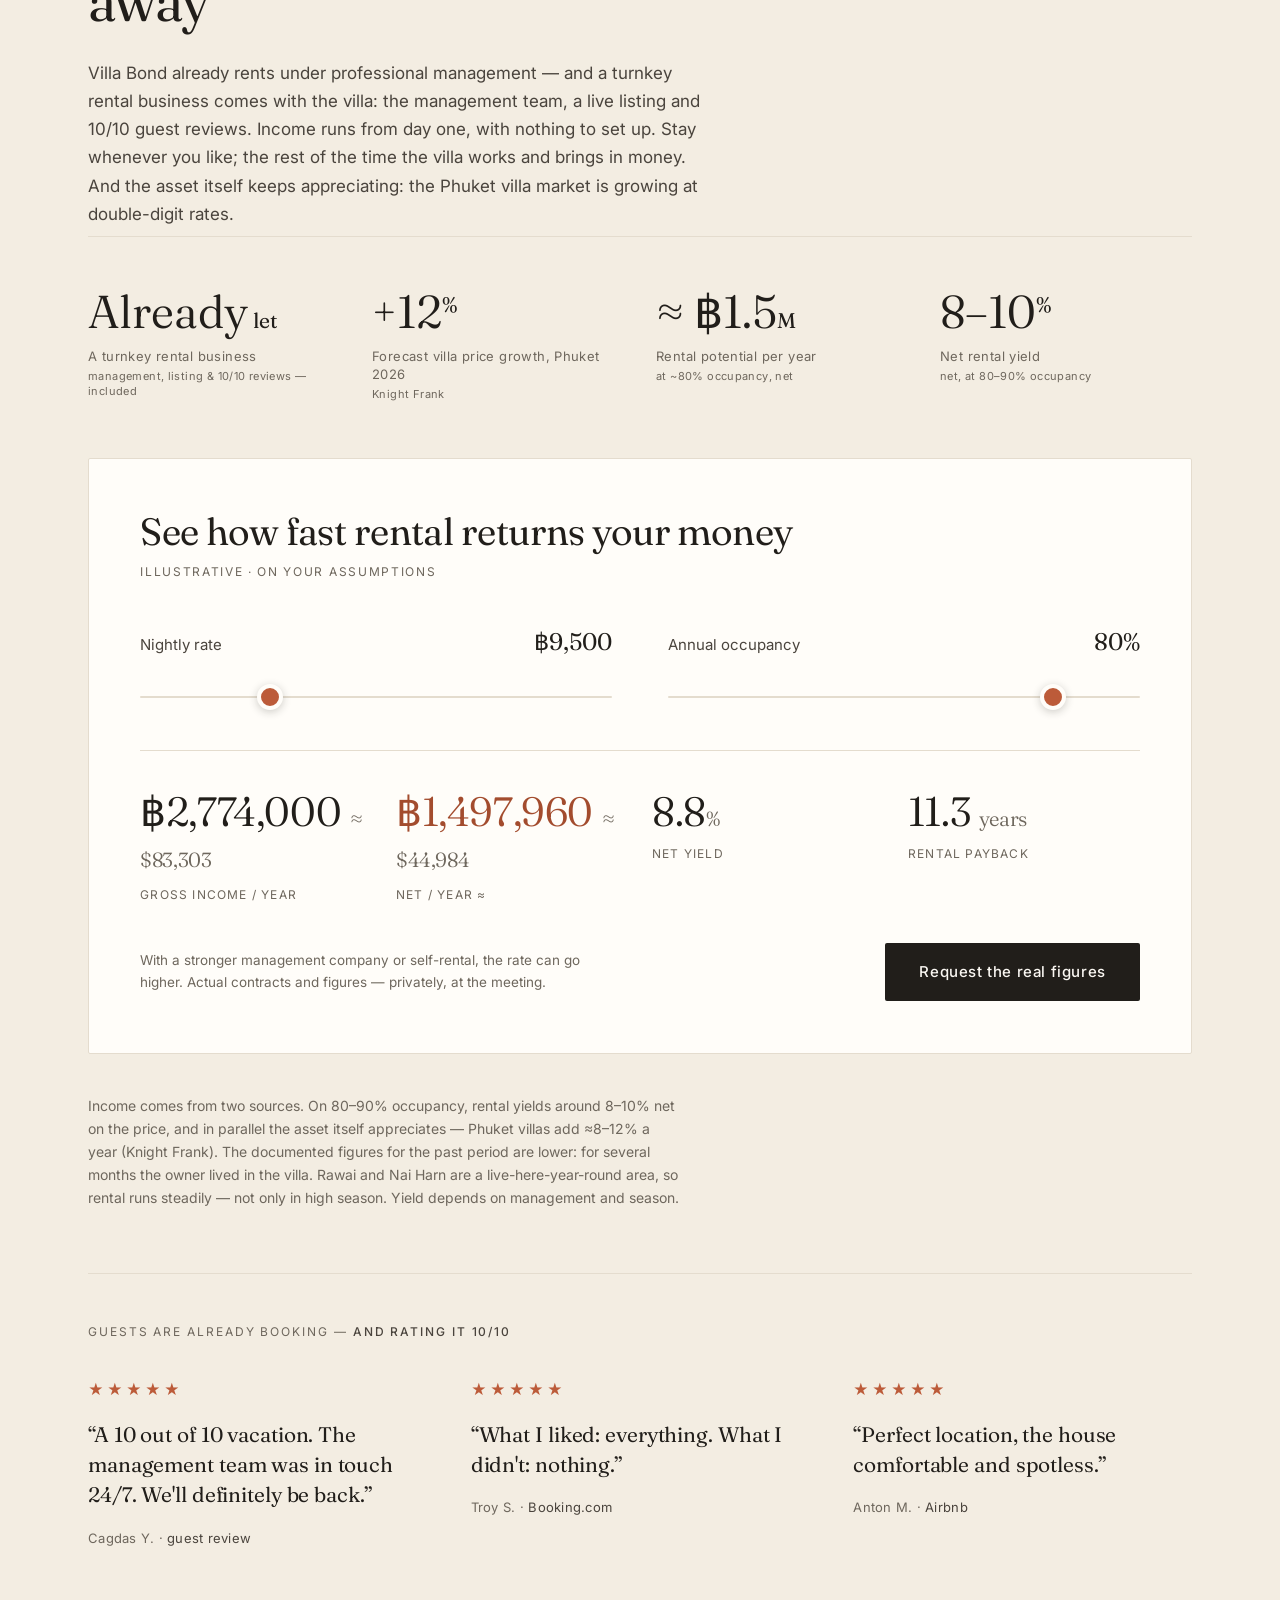
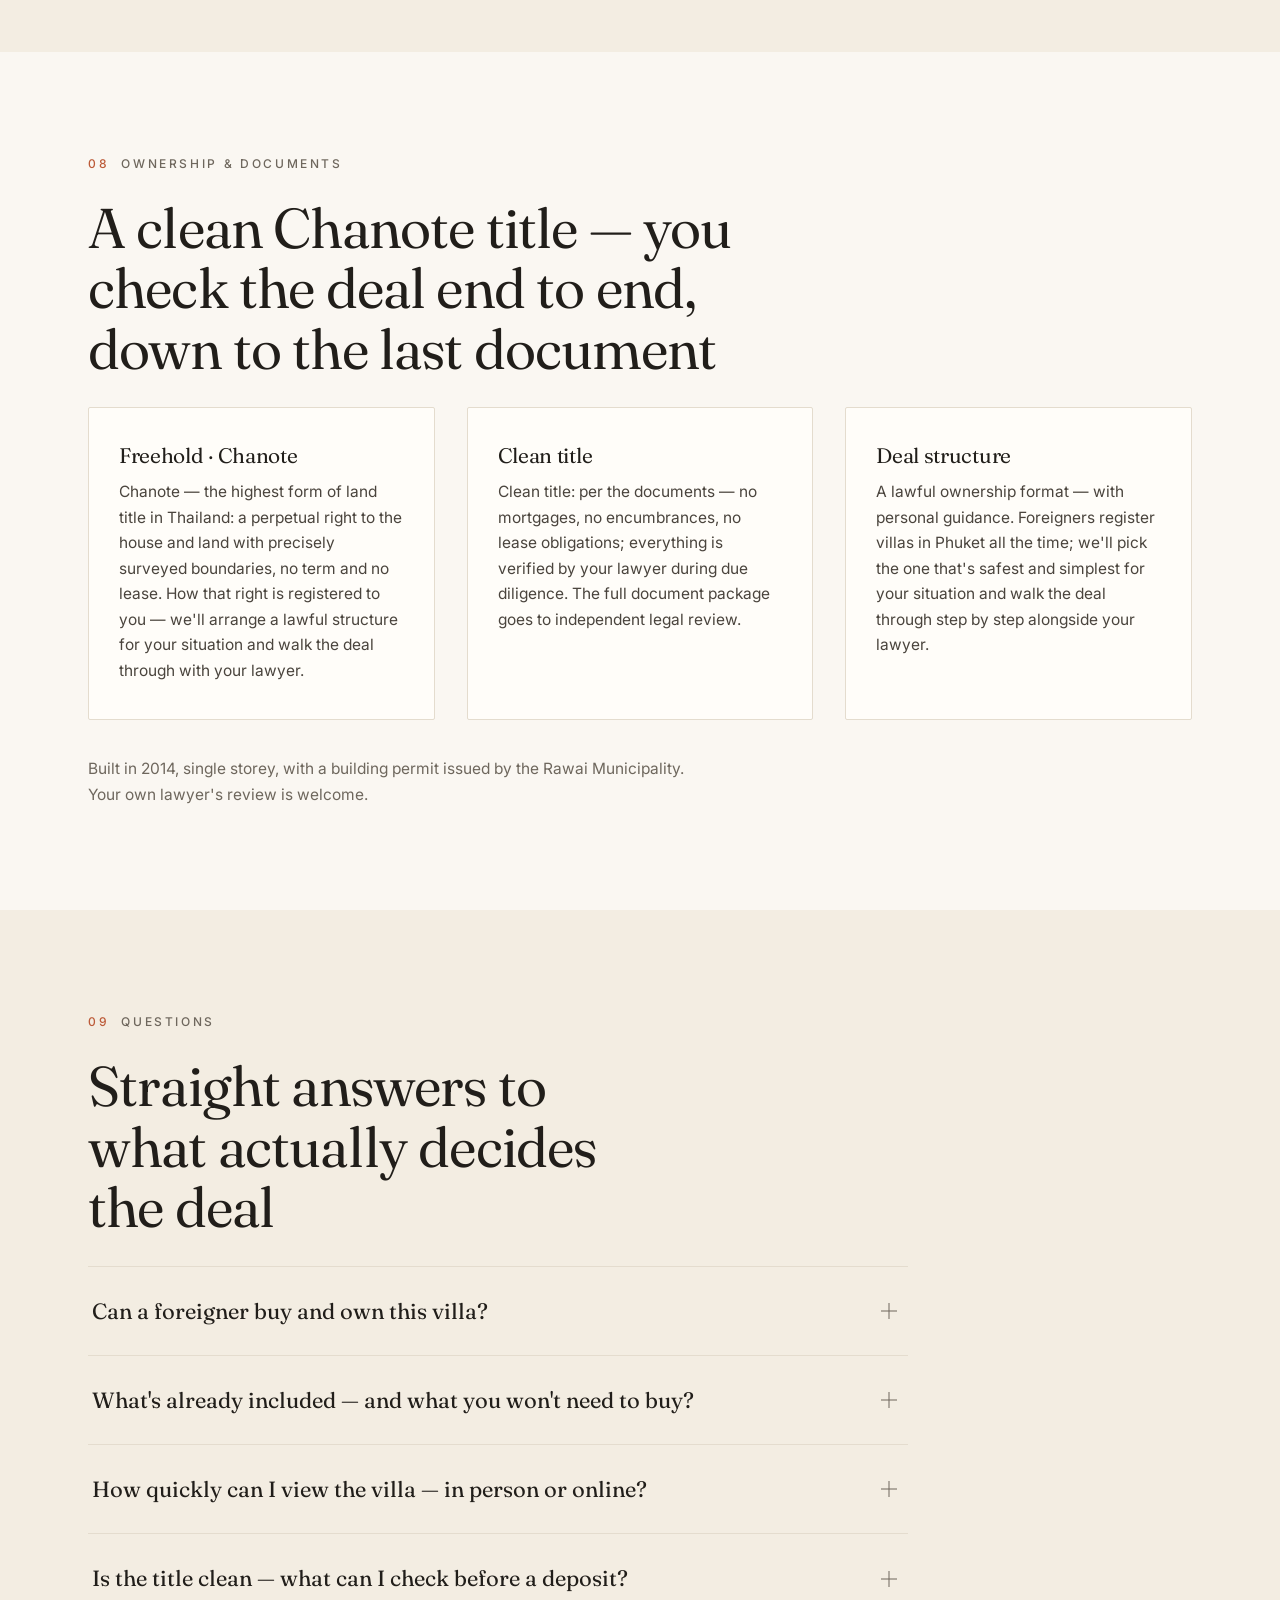
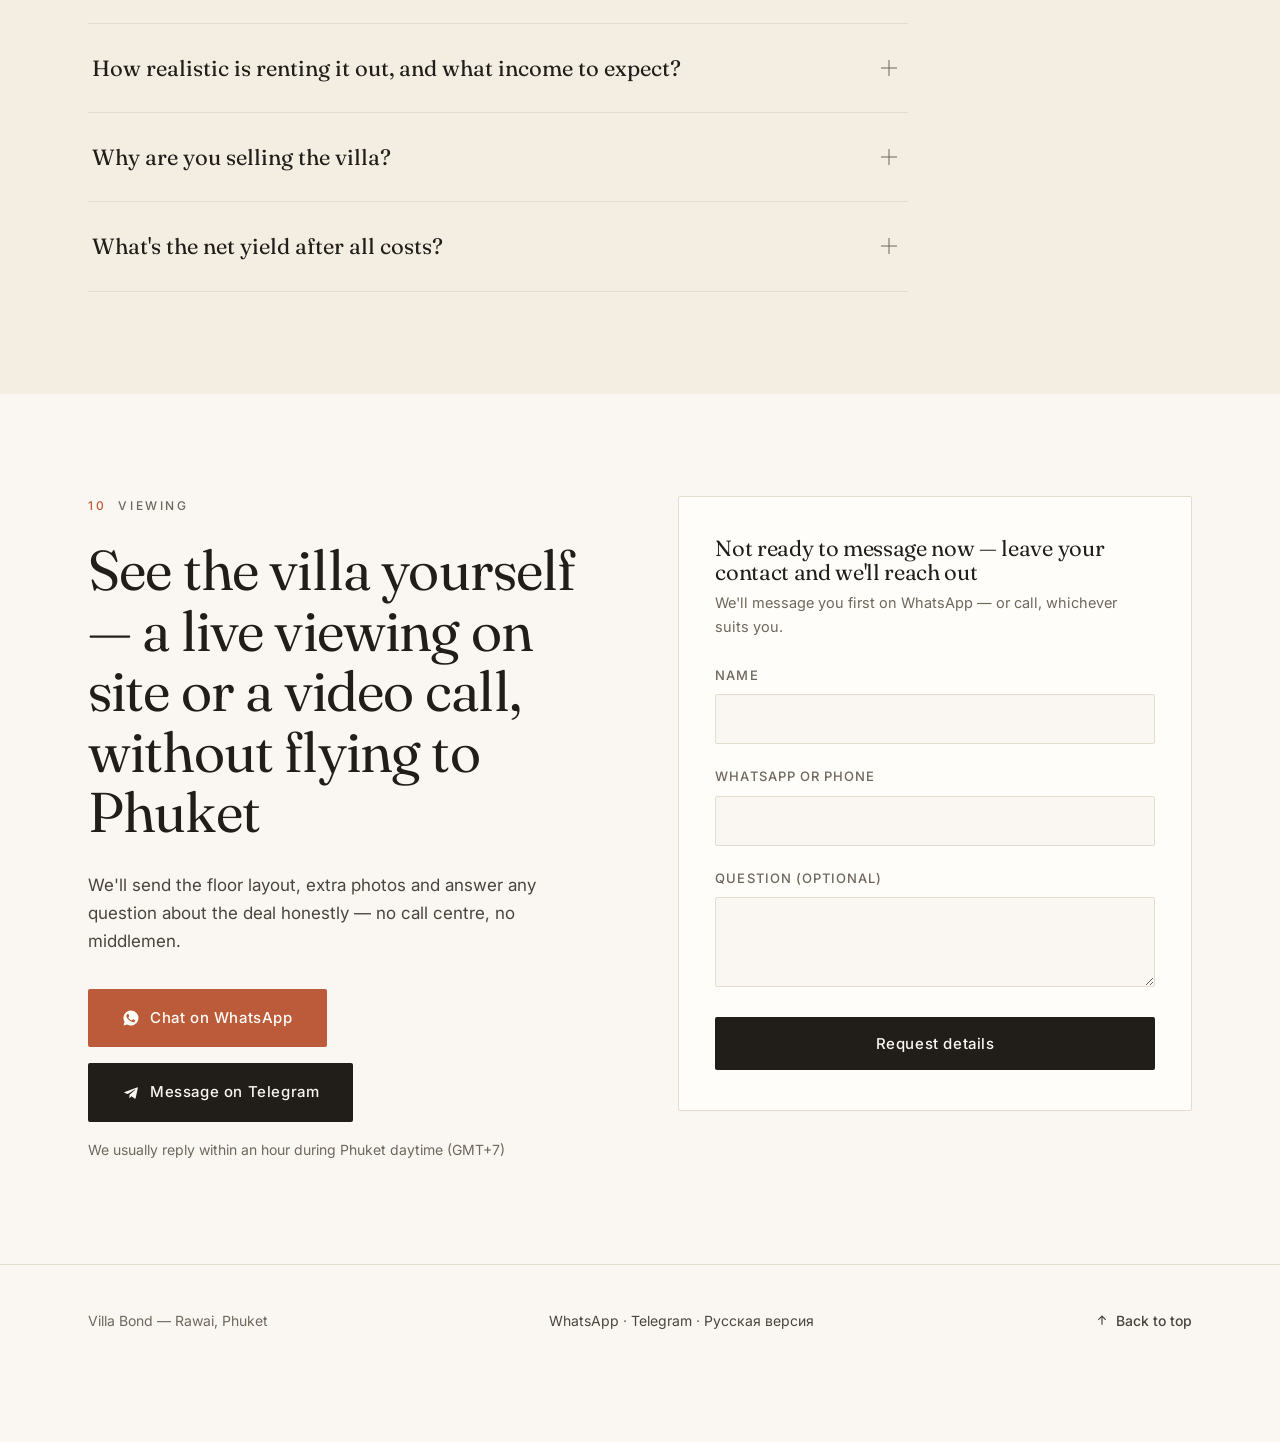
==== commit 556d8db3: "content: dedupe repeated phrases (owner x2, year-round, viewing), shorten EN title Co-Authored-By: C" ====
--- a/index.html
+++ b/index.html
@@ -4,7 +4,7 @@
   <meta charset="UTF-8">
   <meta name="viewport" content="width=device-width, initial-scale=1.0">
   <meta name="yandex-verification" content="82e3e499fdba7eeb" />
-  <title>Villa Bond — Private Villa for Sale in Rawai, Phuket | 5 Min to Nai Harn</title>
+  <title>Villa for Sale in Rawai, Phuket — By Owner | Villa Bond</title>
   <meta name="description" content="3-bedroom pool villa for sale in Rawai, Phuket — freehold (Chanote), direct from owner, 5 min to Nai Harn Beach. Furnished, already let. $520,000 (≈17M THB).">
 
   <link rel="canonical" href="https://villabondphuket.com/">
@@ -88,7 +88,7 @@
       {"@type":"Question","name":"What's already included — and what you won't need to buy?","acceptedAnswer":{"@type":"Answer","text":"Everything, turnkey. Furniture, all appliances, a fully equipped kitchen, linens — arrive with a suitcase and live from the first evening, nothing to buy. We hand over the full furniture and appliance inventory and lock it into the contract, so you know exactly what you're getting."}},
       {"@type":"Question","name":"How quickly can I view the villa — in person or online?","acceptedAnswer":{"@type":"Answer","text":"Message us on WhatsApp — we'll arrange an in-person viewing within 1–2 days. If you're not in Phuket, we'll do a detailed video tour on a call."}},
       {"@type":"Question","name":"Is the title clean — what can I check before a deposit?","acceptedAnswer":{"@type":"Answer","text":"Yes: Chanote land title, no mortgages or encumbrances. Before any deposit we hand the full package to your lawyer — the title, plot boundaries and building permit can all be checked in advance."}},
-      {"@type":"Question","name":"How realistic is renting it out, and what income to expect?","acceptedAnswer":{"@type":"Answer","text":"The villa already rents. Rawai and Nai Harn see year-round demand: nightly rentals from tourists and long-term leases from expats. On full rental, occupancy reaches 80–90% a year and the yield is around 8–10% net on the price as a guide. Actual contracts and figures are shared at the meeting."}},
+      {"@type":"Question","name":"How realistic is renting it out, and what income to expect?","acceptedAnswer":{"@type":"Answer","text":"The villa already rents: nightly to tourists and long-term to expats. On full rental, occupancy reaches 80–90% a year and the yield is around 8–10% net on the price as a guide. Actual contracts and figures are shared at the meeting."}},
       {"@type":"Question","name":"Why are you selling the villa?","acceptedAnswer":{"@type":"Answer","text":"The owner is relocating to another country. The villa is well kept, in full order and already earning — the sale has nothing to do with the condition of the house or the documents."}},
       {"@type":"Question","name":"What's the net yield after all costs?","acceptedAnswer":{"@type":"Answer","text":"As a guide, 8–10% net on the price on full rental (80–90% occupancy), already after running and management costs. The exact figure depends on season and management company; actual contracts and figures are shared at the meeting."}}
     ]
@@ -388,7 +388,6 @@
         <li>Move in and live — furniture, appliances and linens already in the price</li>
         <li>House and land — full freehold ownership under the Chanote title, no encumbrances</li>
         <li>No commissions or middleman markup in the price — you buy directly from the owner</li>
-        <li>See it before you decide — a private viewing in person or by video within 1–2 days</li>
       </ul>
     </div>
     <p style="margin-top:36px;" class="reveal">
@@ -511,7 +510,7 @@
       </details>
       <details class="faq-item">
         <summary>How realistic is renting it out, and what income to expect?<span class="ic"></span></summary>
-        <p class="a">Yes — and the villa already rents. Rawai and Nai Harn see year-round demand: nightly rentals from tourists and long-term leases from expats living in Phuket. On full rental, occupancy reaches 80–90% a year and the yield is around 8–10% net on the price. The documented figures for the past period are lower: for several months the owner lived in the villa. With a stronger management company or self-rental it can go higher still. Model it on your own assumptions in the calculator above; actual contracts and figures shared at the meeting.</p>
+        <p class="a">Yes — and the villa already rents: nightly to tourists and long-term to expats living in Phuket. On full rental, occupancy reaches 80–90% a year and the yield is around 8–10% net on the price. The documented figures for the past period are lower: for several months the owner lived in the villa. With a stronger management company or self-rental it can go higher still. Model it on your own assumptions in the calculator above; actual contracts and figures shared at the meeting.</p>
       </details>
       <details class="faq-item">
         <summary>Why are you selling the villa?<span class="ic"></span></summary>
@@ -532,7 +531,7 @@
       <div class="reveal">
         <p class="eyebrow"><span class="n">10</span>Viewing</p>
         <h2 class="h2">See the villa yourself — a live viewing on site or a video call, without flying to Phuket</h2>
-        <p class="lead">You deal with the owner directly — no call centre, no middleman markup in the price. We'll send the floor layout, extra photos and answer any question about the deal honestly.</p>
+        <p class="lead">We'll send the floor layout, extra photos and answer any question about the deal honestly — no call centre, no middlemen.</p>
         <div class="contact-wa">
           <a class="btn btn-primary" href="https://wa.me/6282147551770?text=Hello!%20I%27m%20interested%20in%20Villa%20Bond%20in%20Rawai.%20Could%20you%20tell%20me%20more%3F" target="_blank" rel="noopener" data-wa="contact">
             <svg width="18" height="18" viewBox="0 0 24 24" fill="currentColor" aria-hidden="true"><path d="M12 2a10 10 0 0 0-8.6 15.1L2 22l5-1.3A10 10 0 1 0 12 2Zm5.5 14.1c-.2.7-1.3 1.3-1.9 1.4-.5.1-1.1.1-1.8-.1-.4-.1-1-.3-1.7-.6-2.9-1.3-4.8-4.2-5-4.4-.1-.2-1.2-1.6-1.2-3s.7-2.1 1-2.4c.2-.3.5-.3.7-.3h.5c.2 0 .4 0 .6.4l.8 2c.1.2.1.4 0 .6l-.4.6-.5.6c-.1.2-.3.3-.1.6.2.3.8 1.3 1.7 2.1 1.2 1.1 2.2 1.4 2.5 1.6.3.1.5.1.7-.1l1-1.2c.2-.3.4-.2.7-.1l2 .9c.3.2.5.3.6.4 0 .2 0 .7-.2 1Z"/></svg>
@@ -569,7 +568,7 @@
 
 <footer class="footer">
   <div class="container">
-    <span>Villa Bond — Rawai, Phuket · Sold directly by the owner</span>
+    <span>Villa Bond — Rawai, Phuket</span>
     <span><a href="https://wa.me/6282147551770" target="_blank" rel="noopener" data-wa="footer">WhatsApp</a> · <a href="https://t.me/VillaBondPhuket" target="_blank" rel="noopener" data-tg="footer">Telegram</a> · <a href="ru.html" hreflang="ru">Русская версия</a></span>
     <a class="footer-top" href="#top"><svg viewBox="0 0 24 24" aria-hidden="true"><path d="M12 4 5 11l1.4 1.4L11 7.8V20h2V7.8l4.6 4.6L19 11z"/></svg>Back to top</a>
   </div>
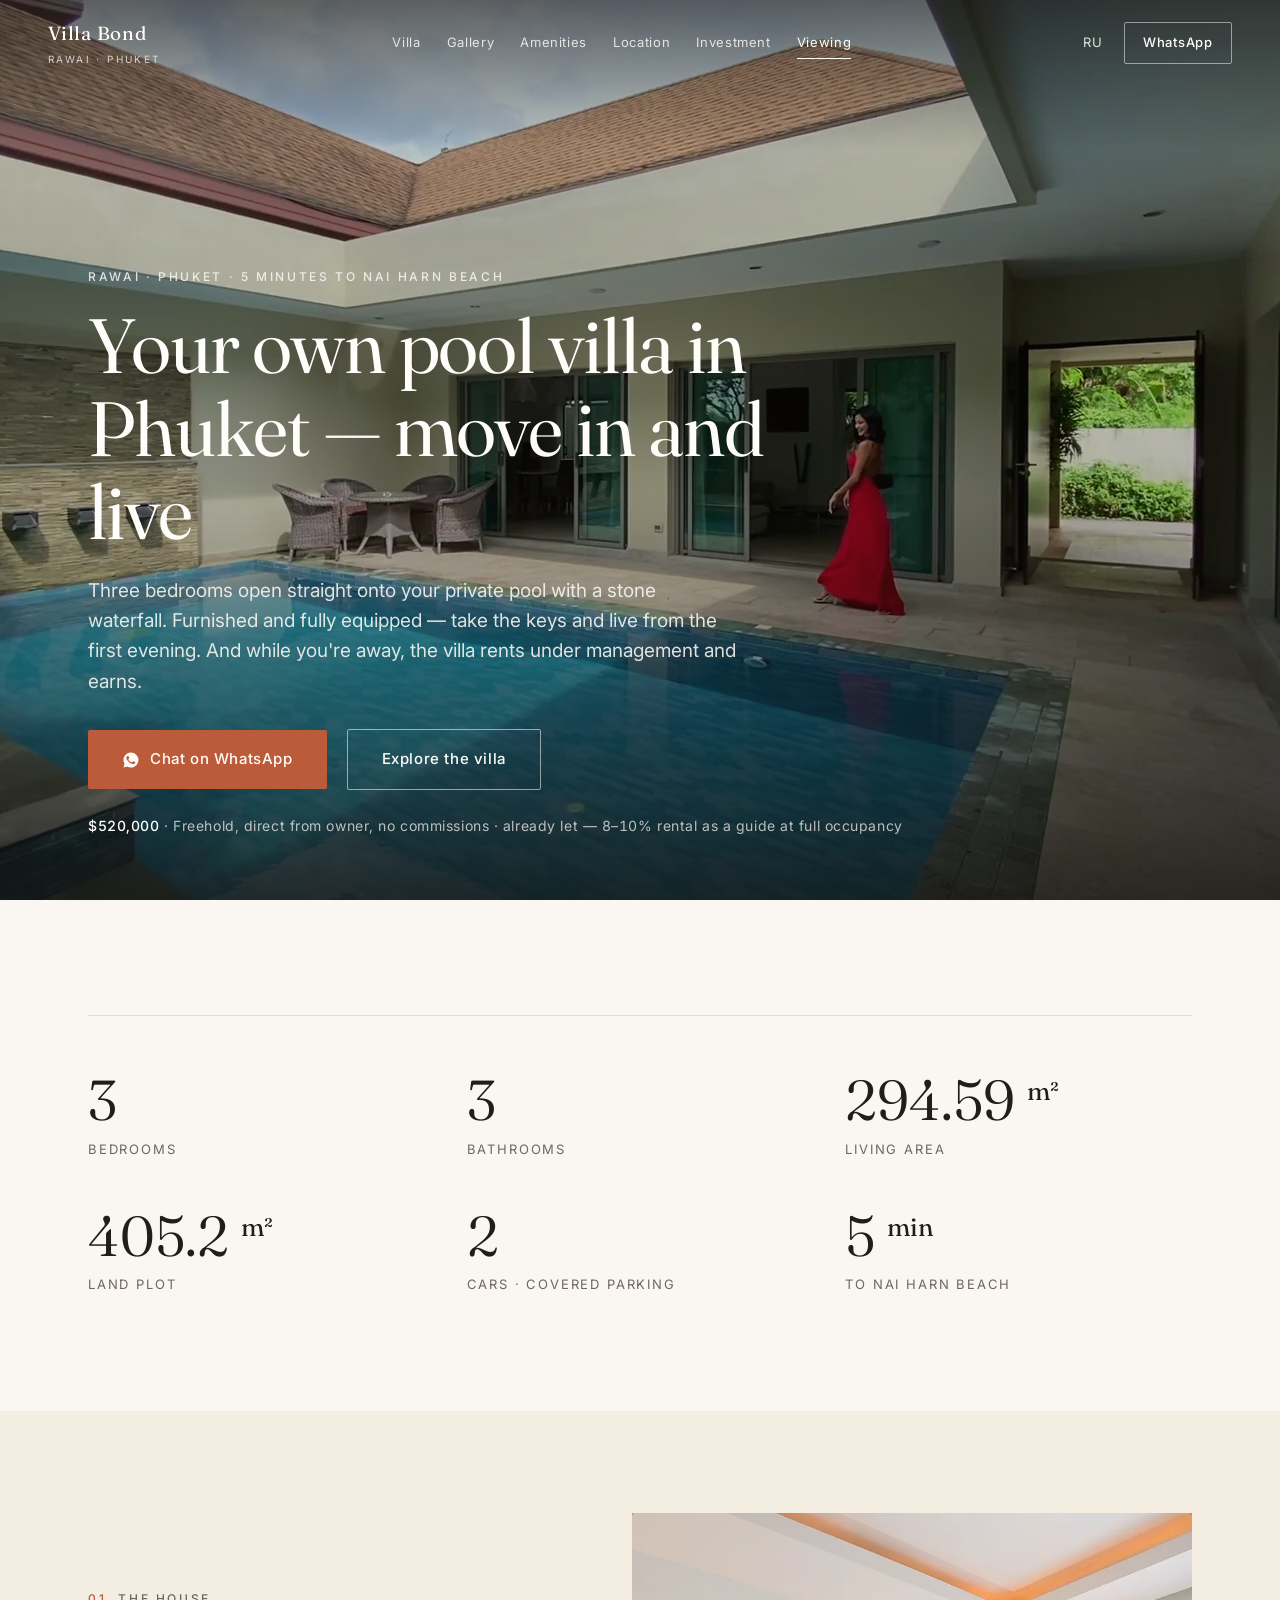
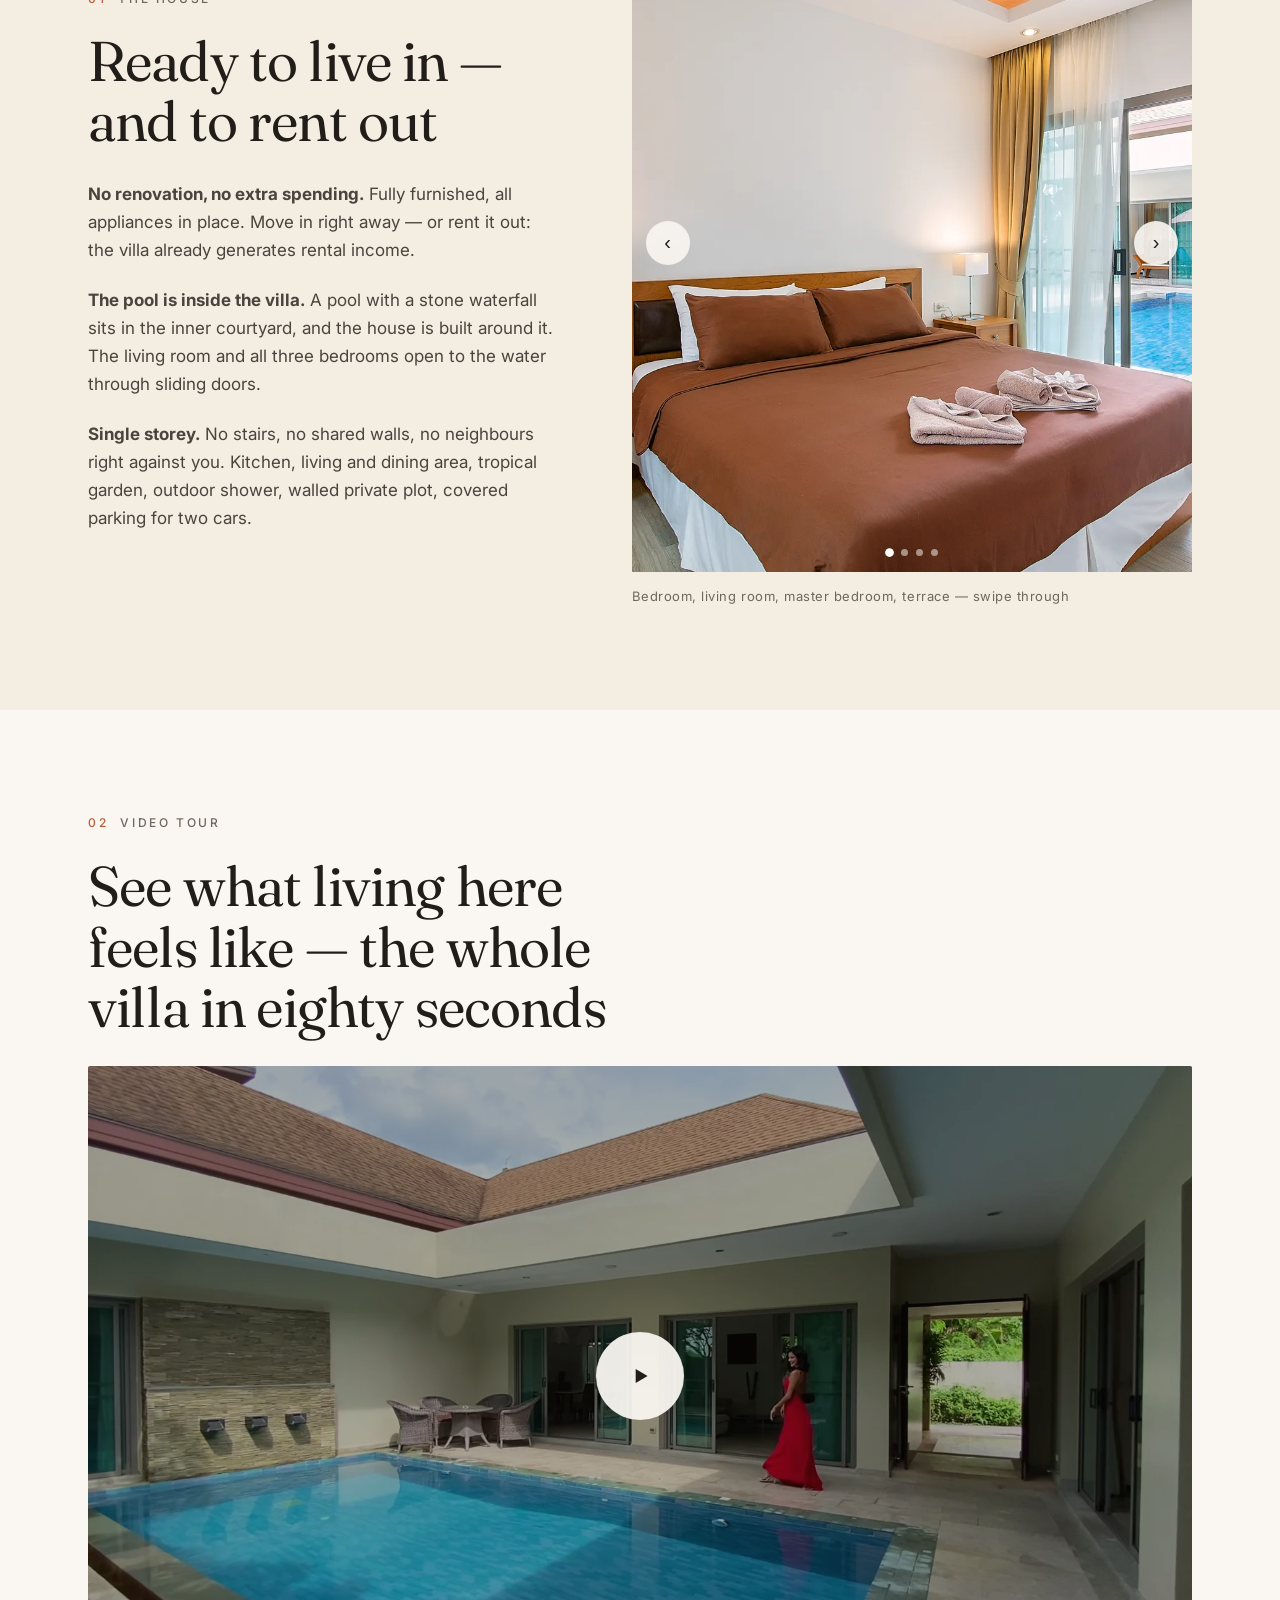
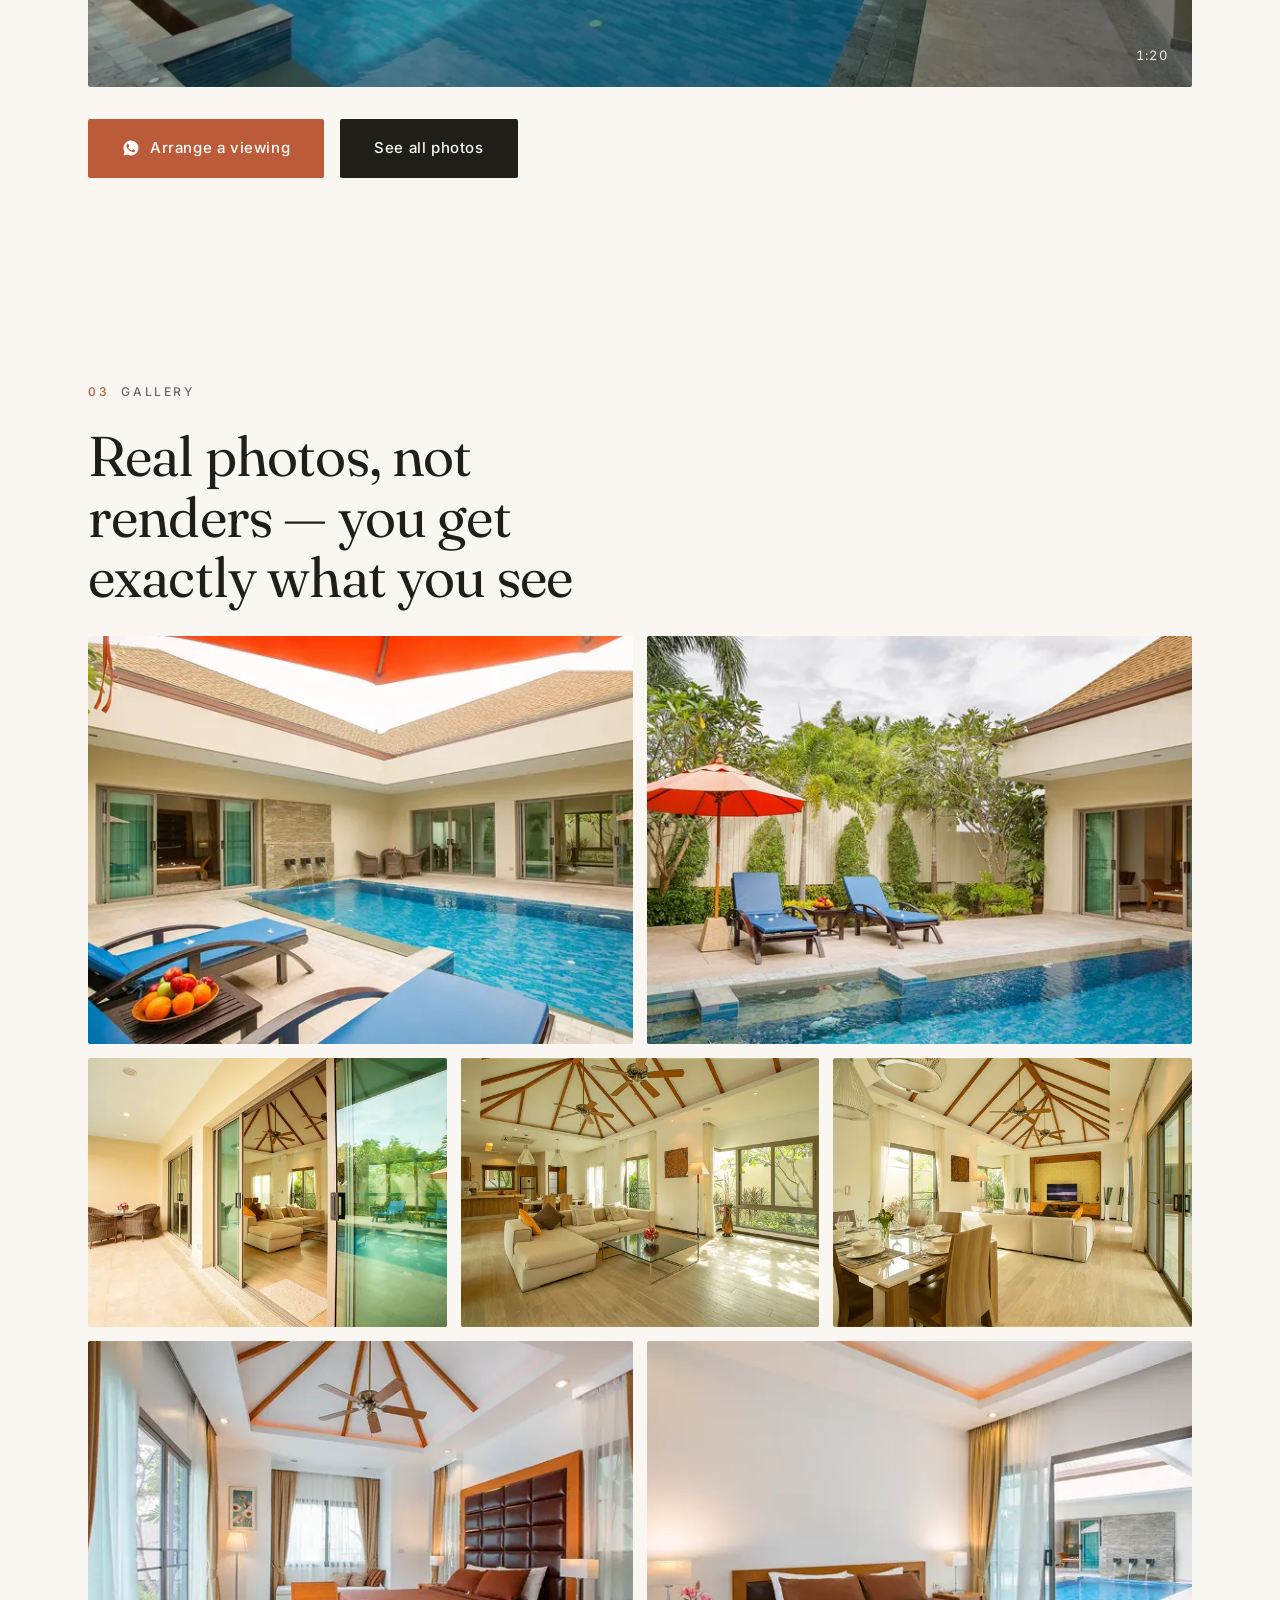
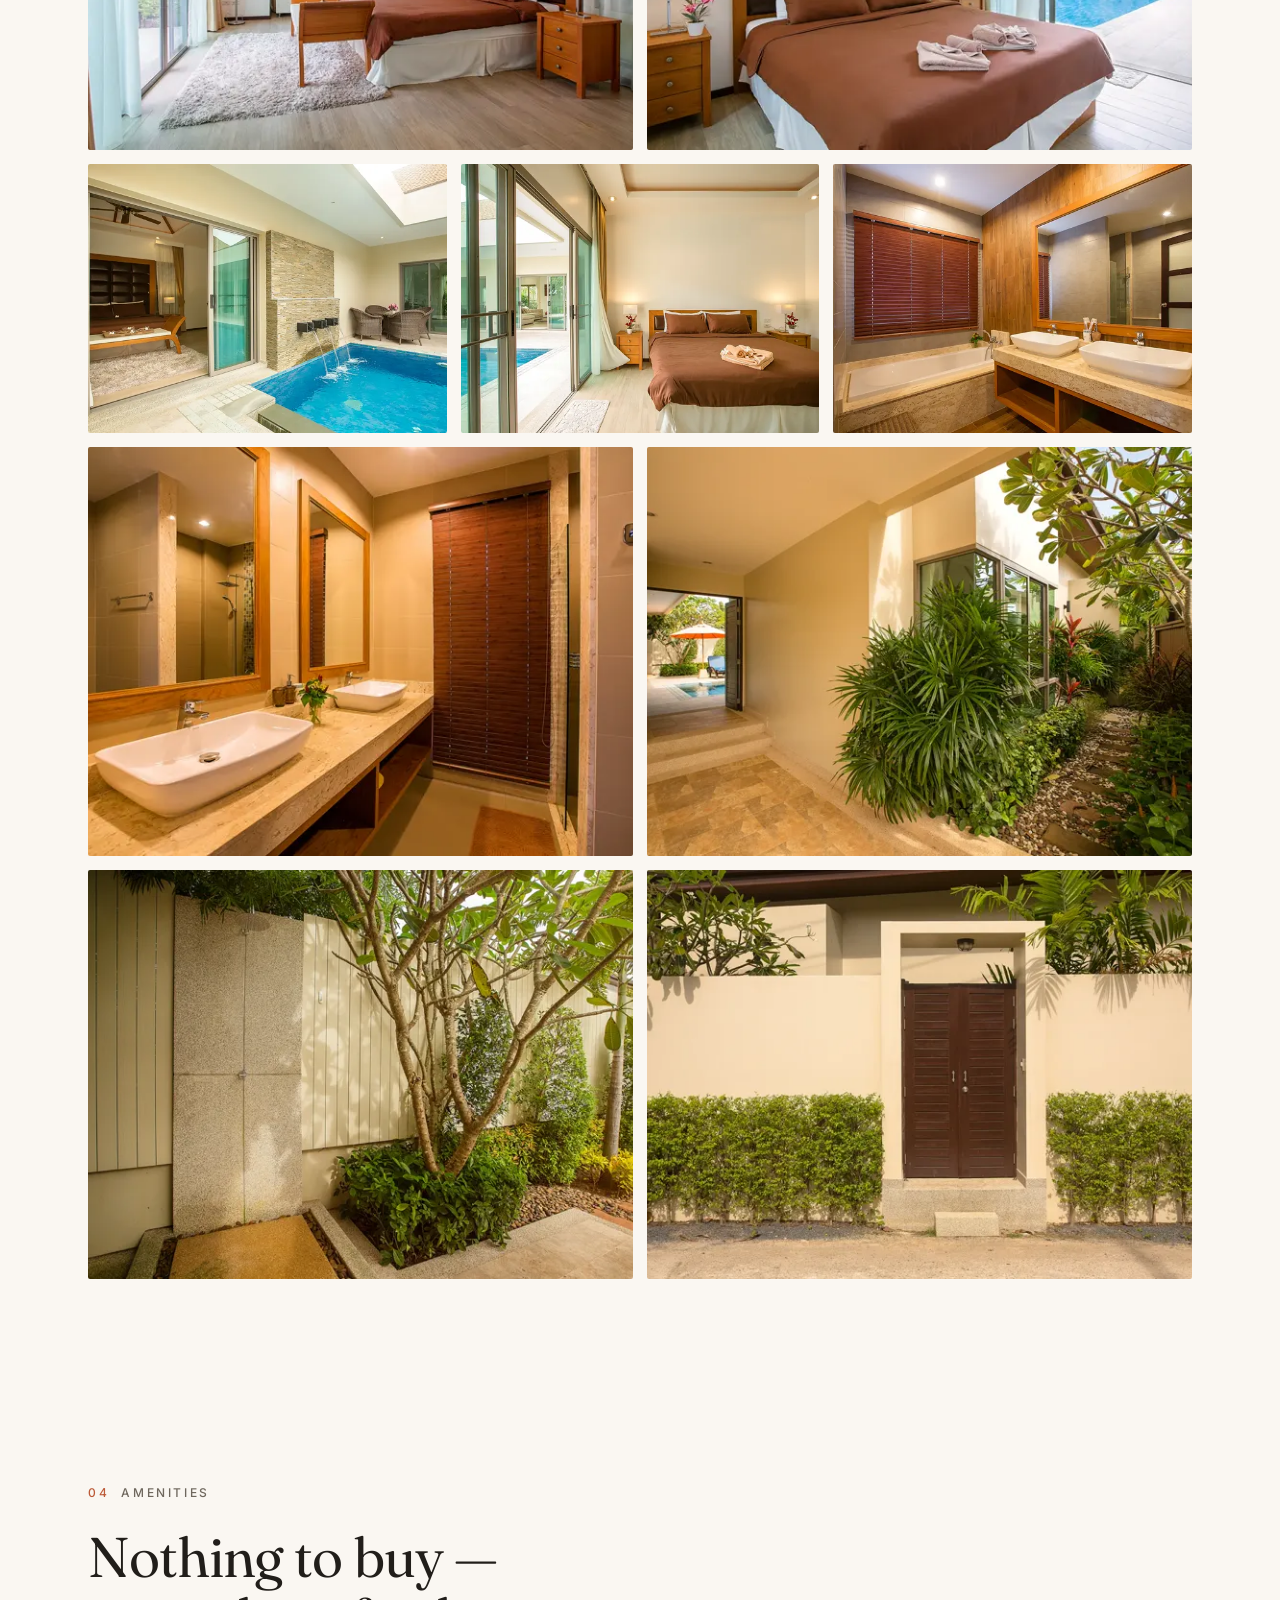
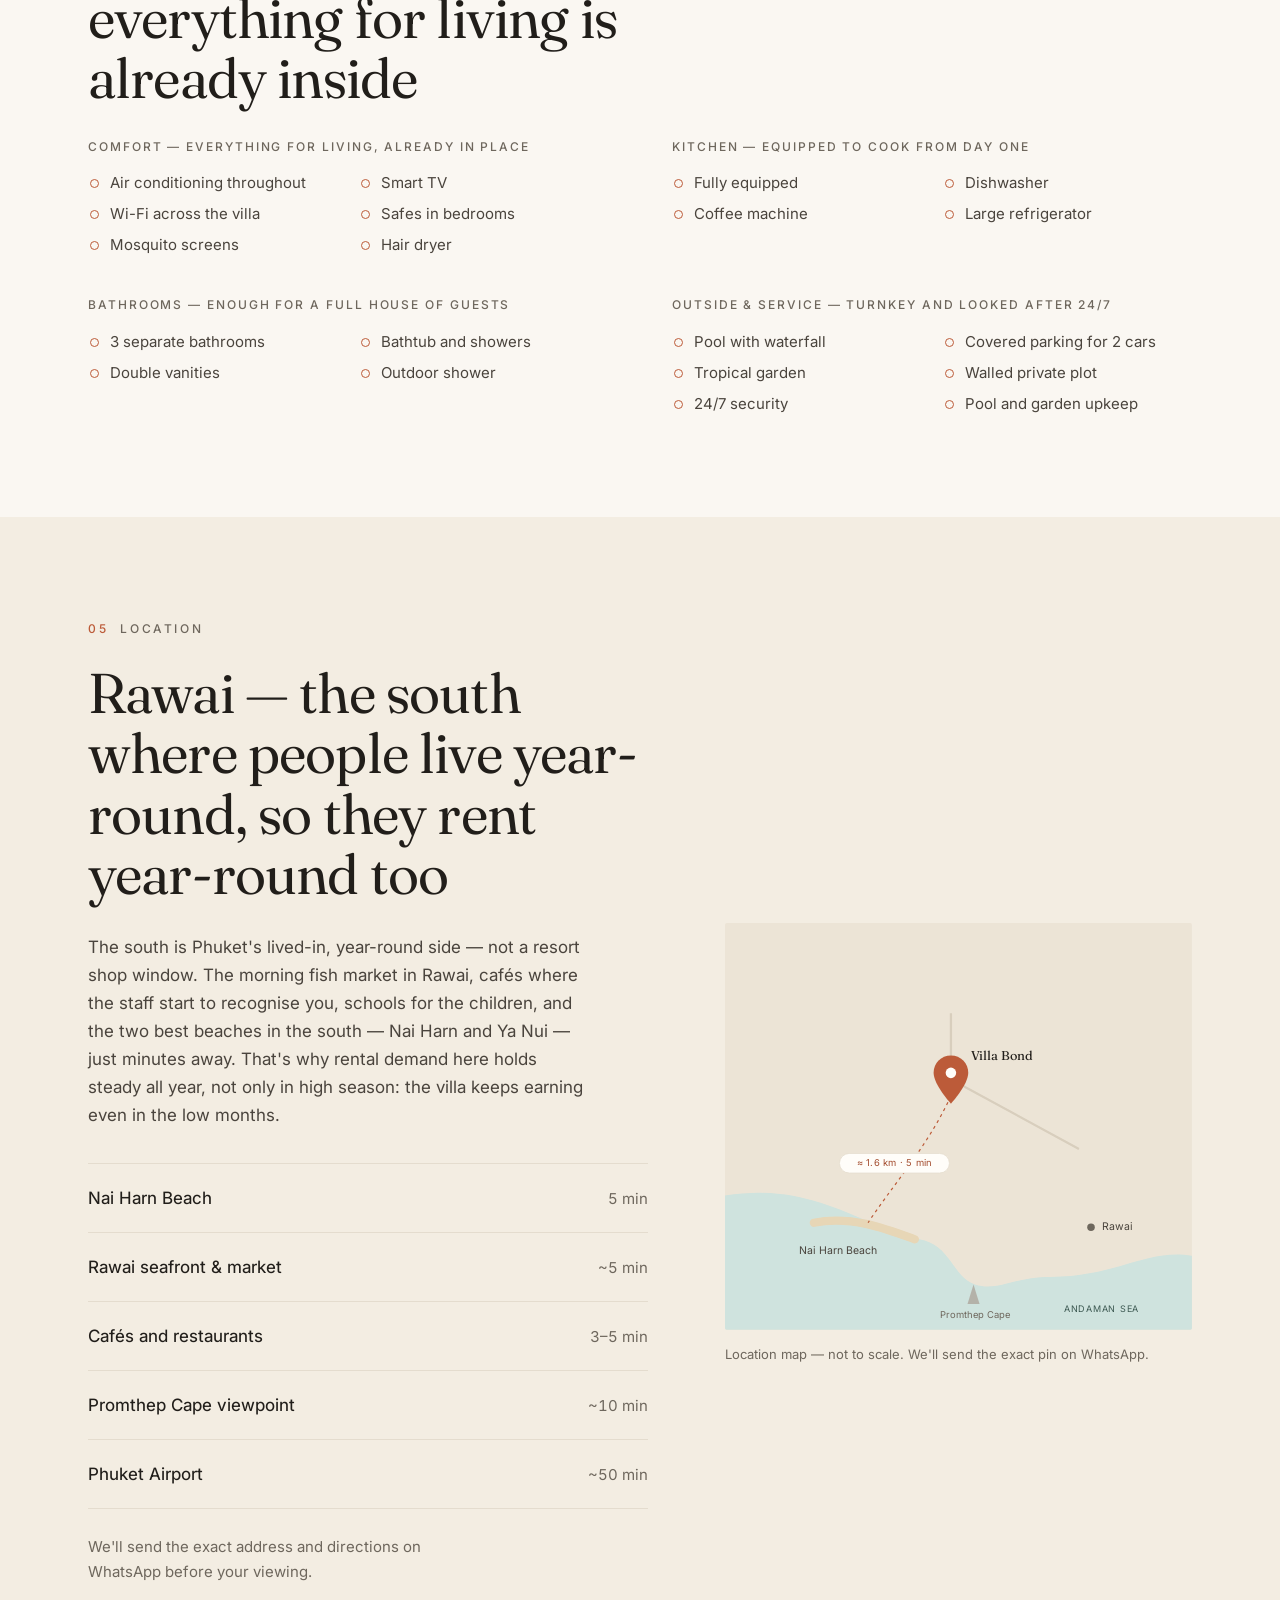
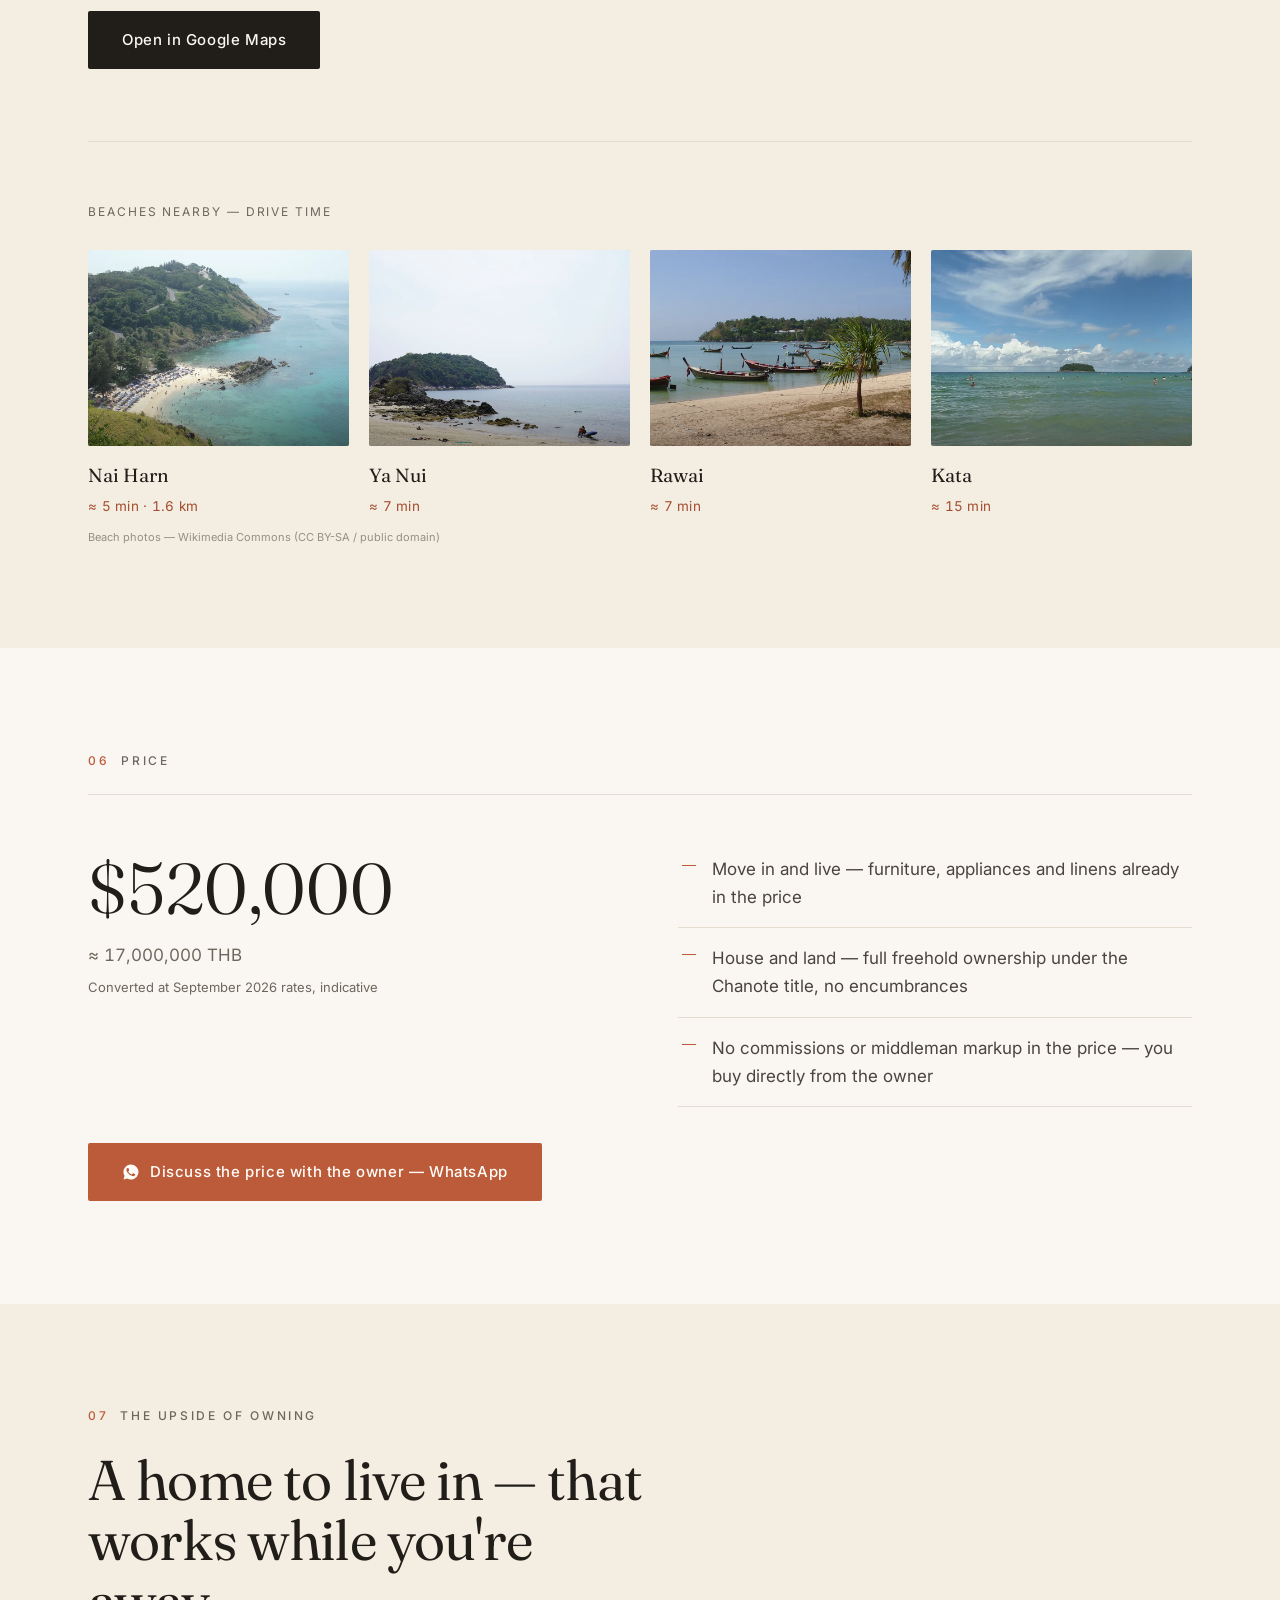
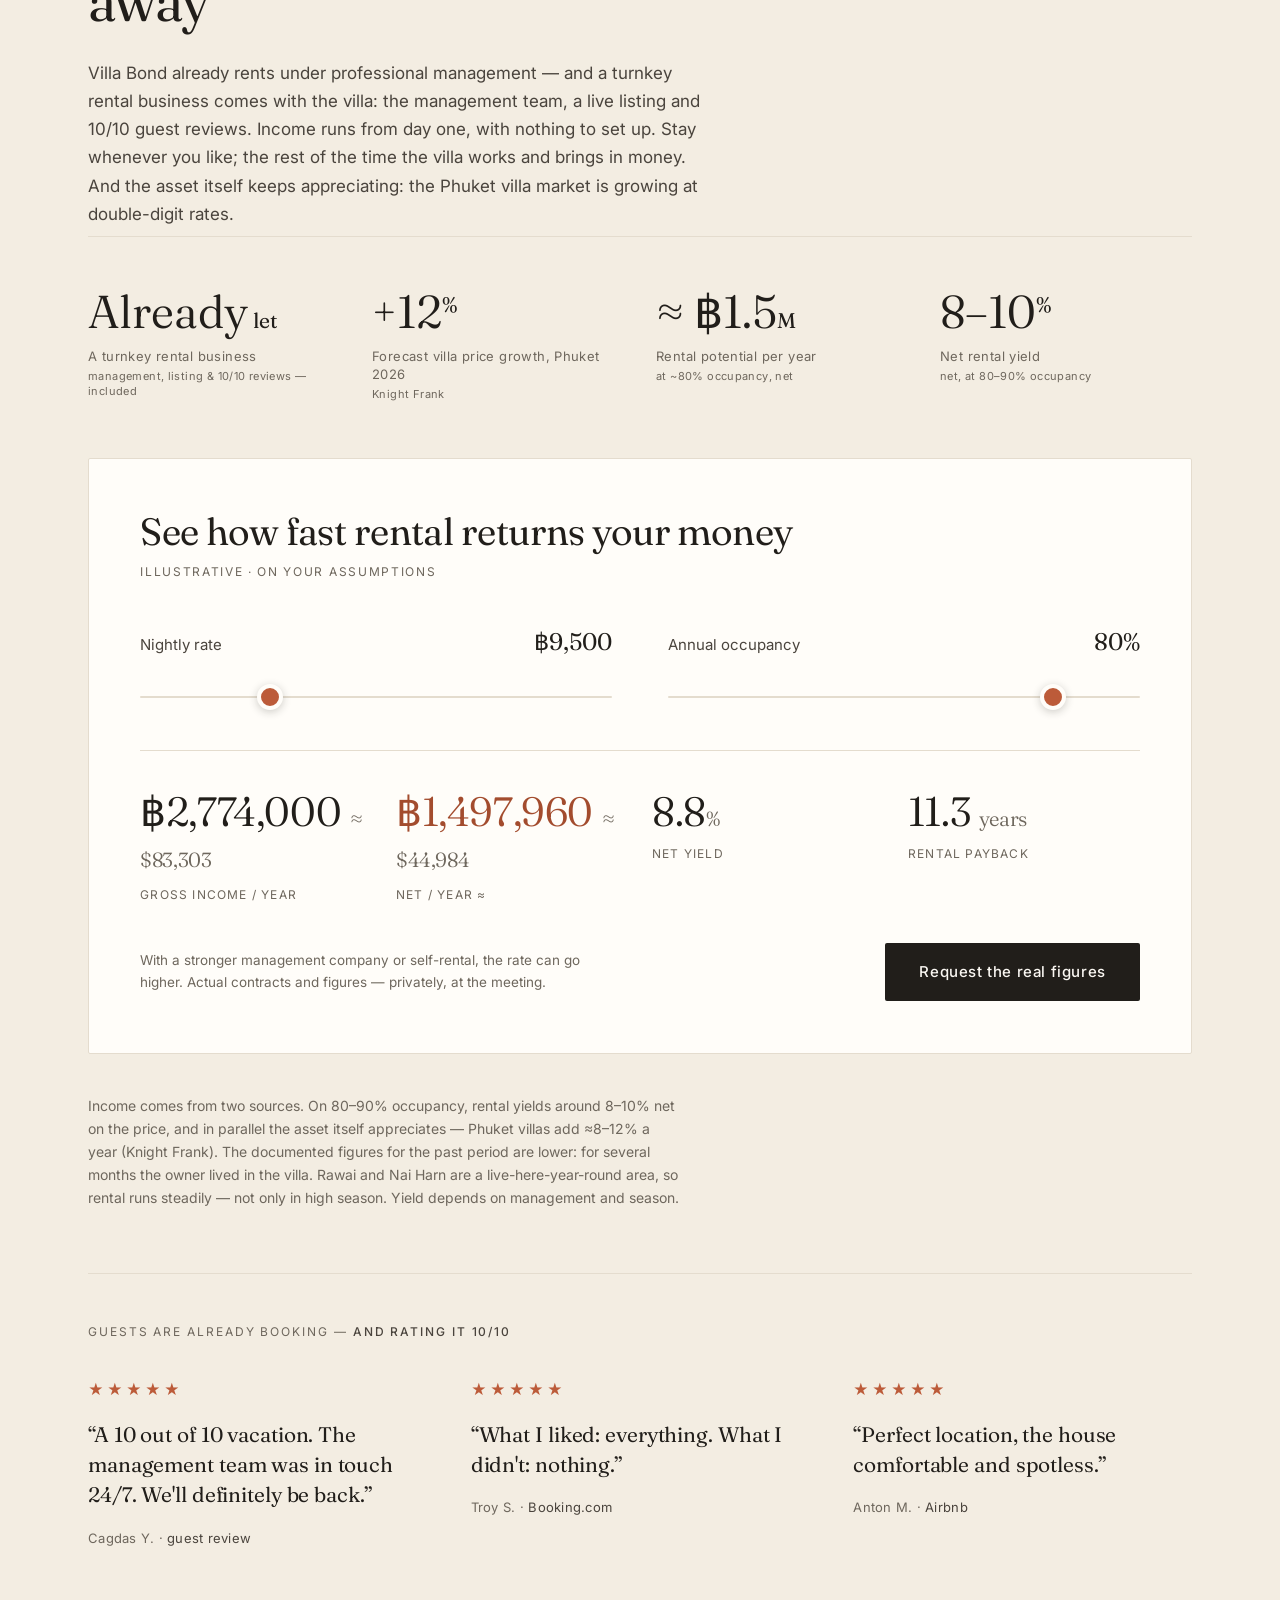
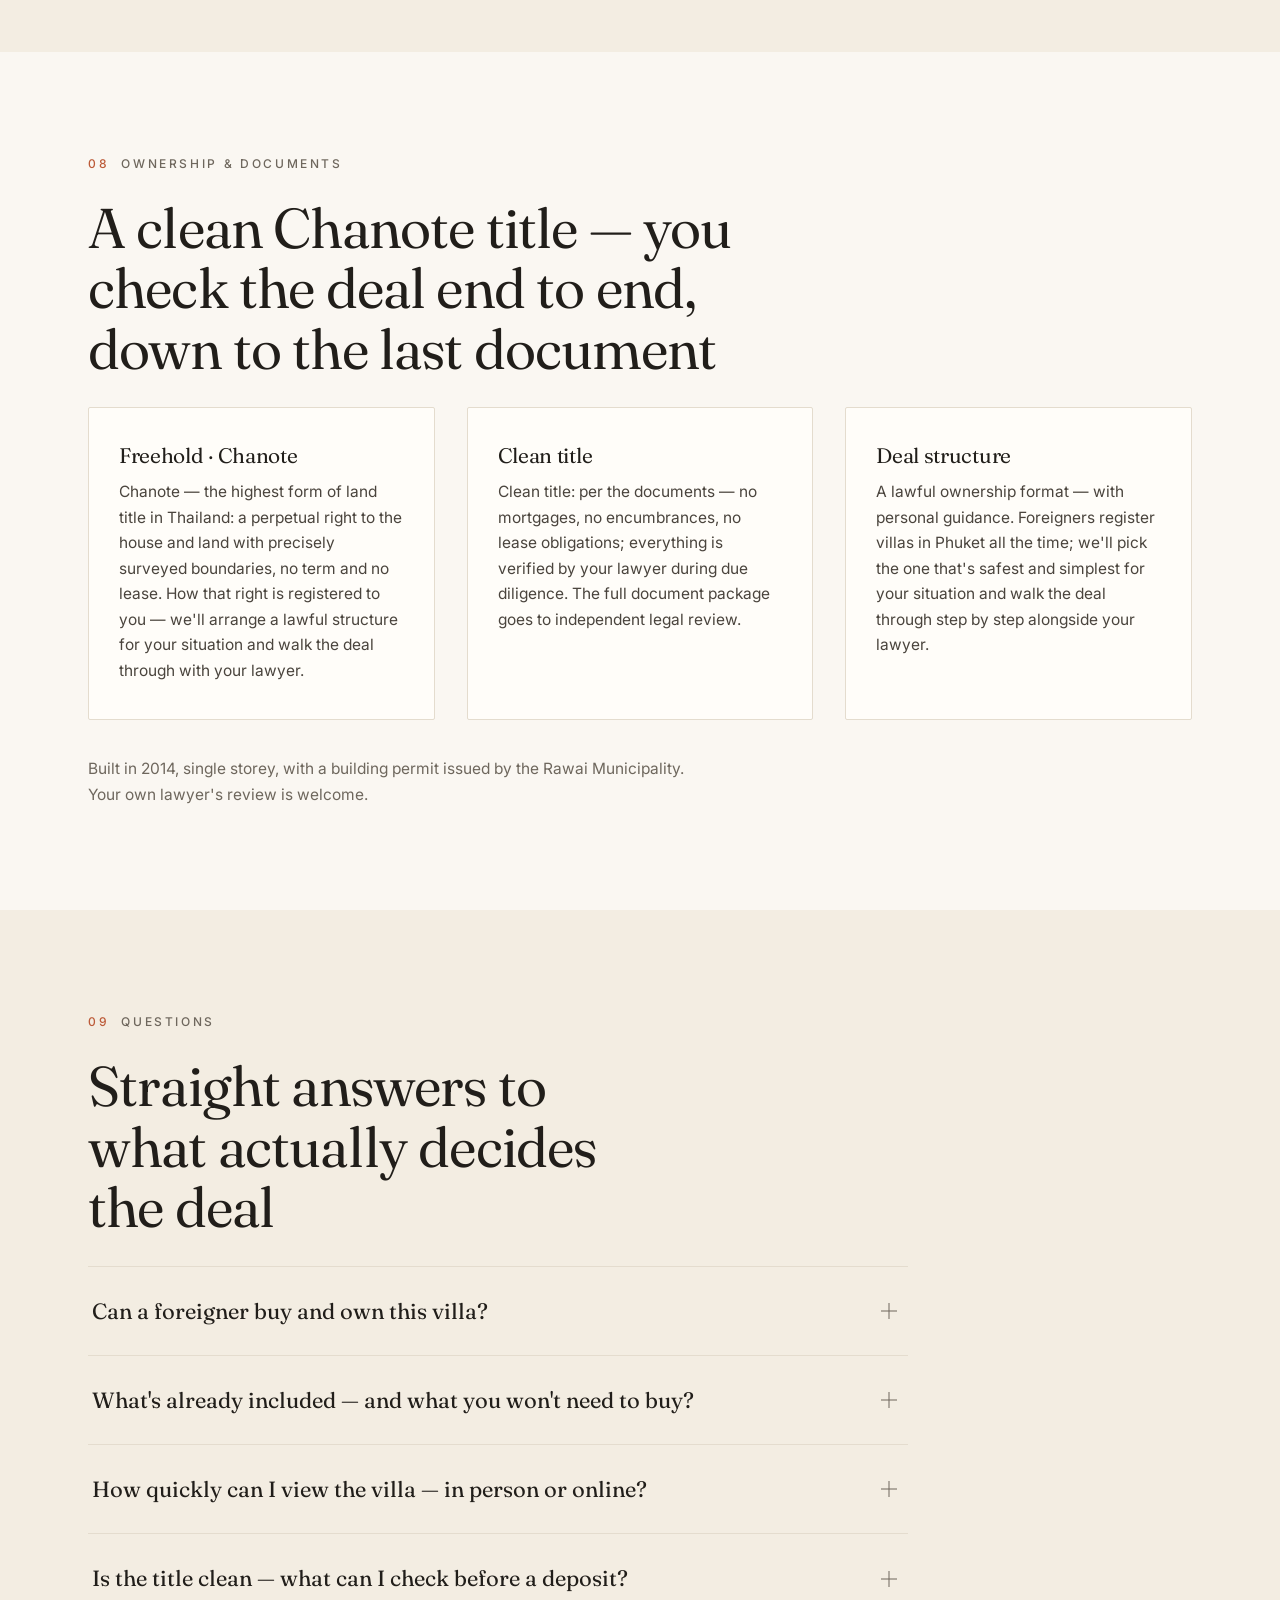
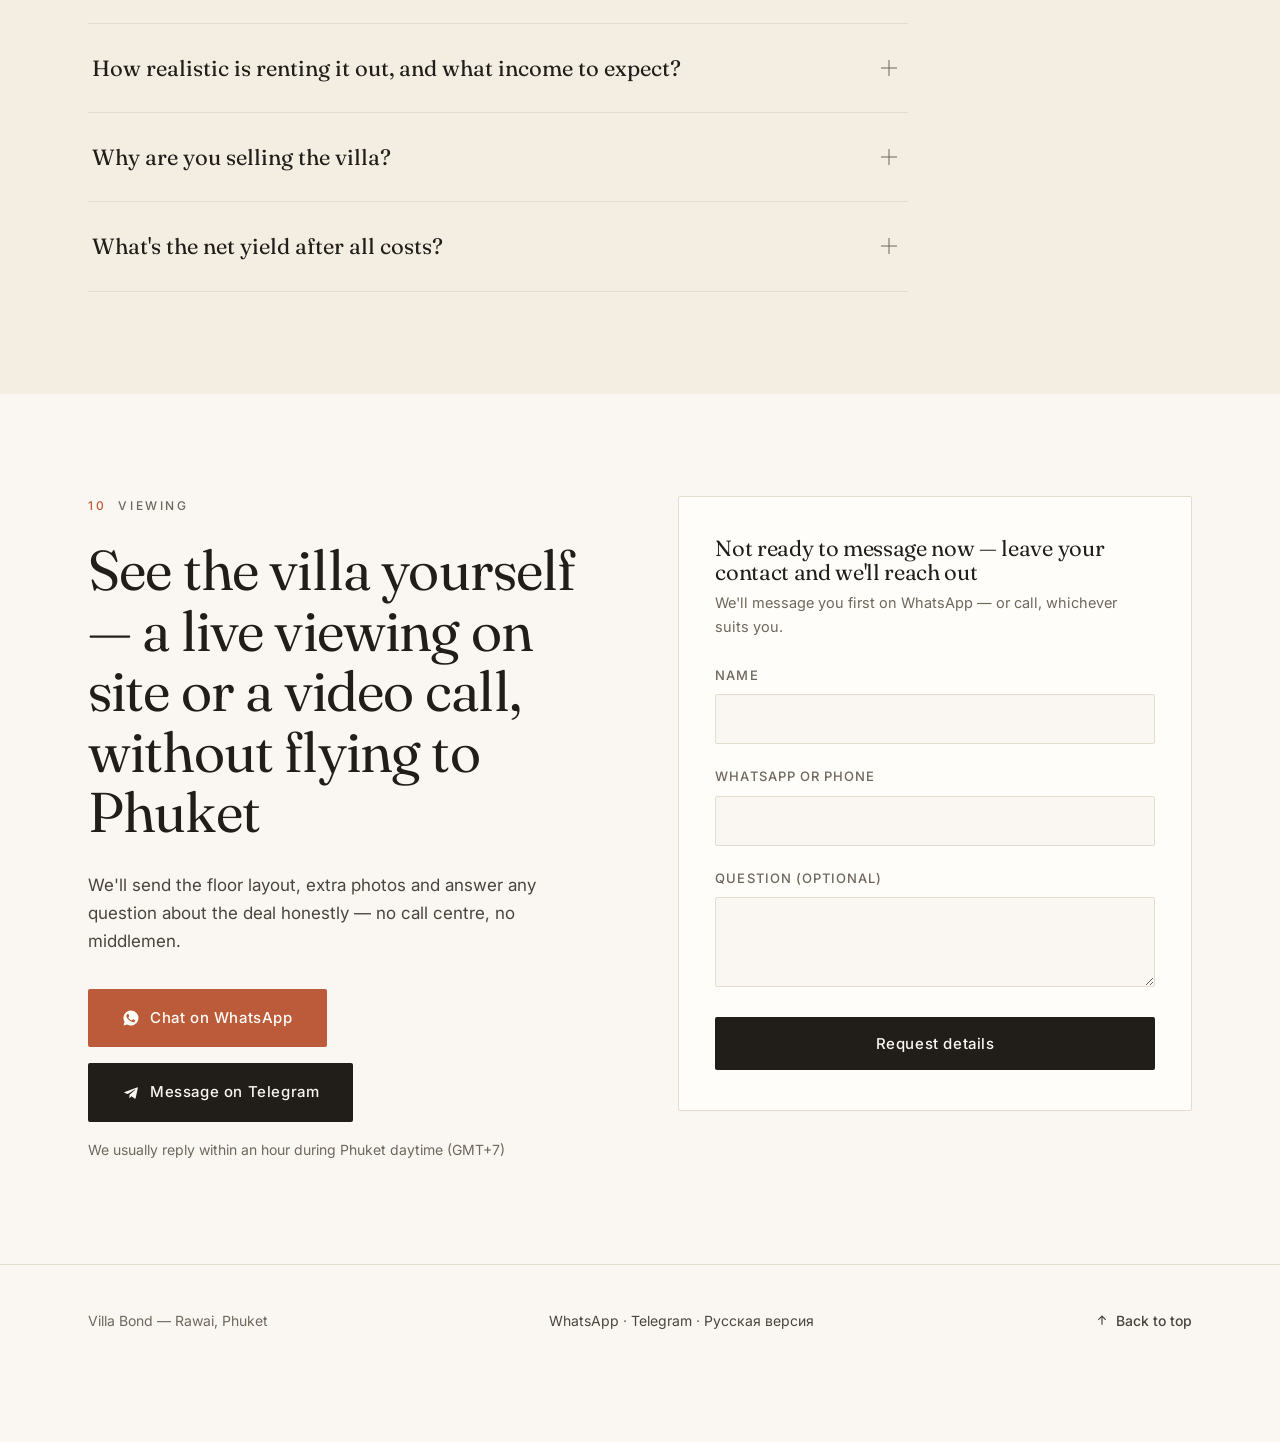
==== commit f5a9aae9: "content: refresh price-note date July→September, bump sitemap lastmod Co-Authored-By: Claude Sonnet " ====
--- a/index.html
+++ b/index.html
@@ -382,7 +382,7 @@
       <div>
         <div class="price-big num">$520,000</div>
         <p class="price-conv num">≈ 17,000,000 THB</p>
-        <p class="price-note">Converted at August 2026 rates, indicative</p>
+        <p class="price-note">Converted at September 2026 rates, indicative</p>
       </div>
       <ul class="price-list">
         <li>Move in and live — furniture, appliances and linens already in the price</li>
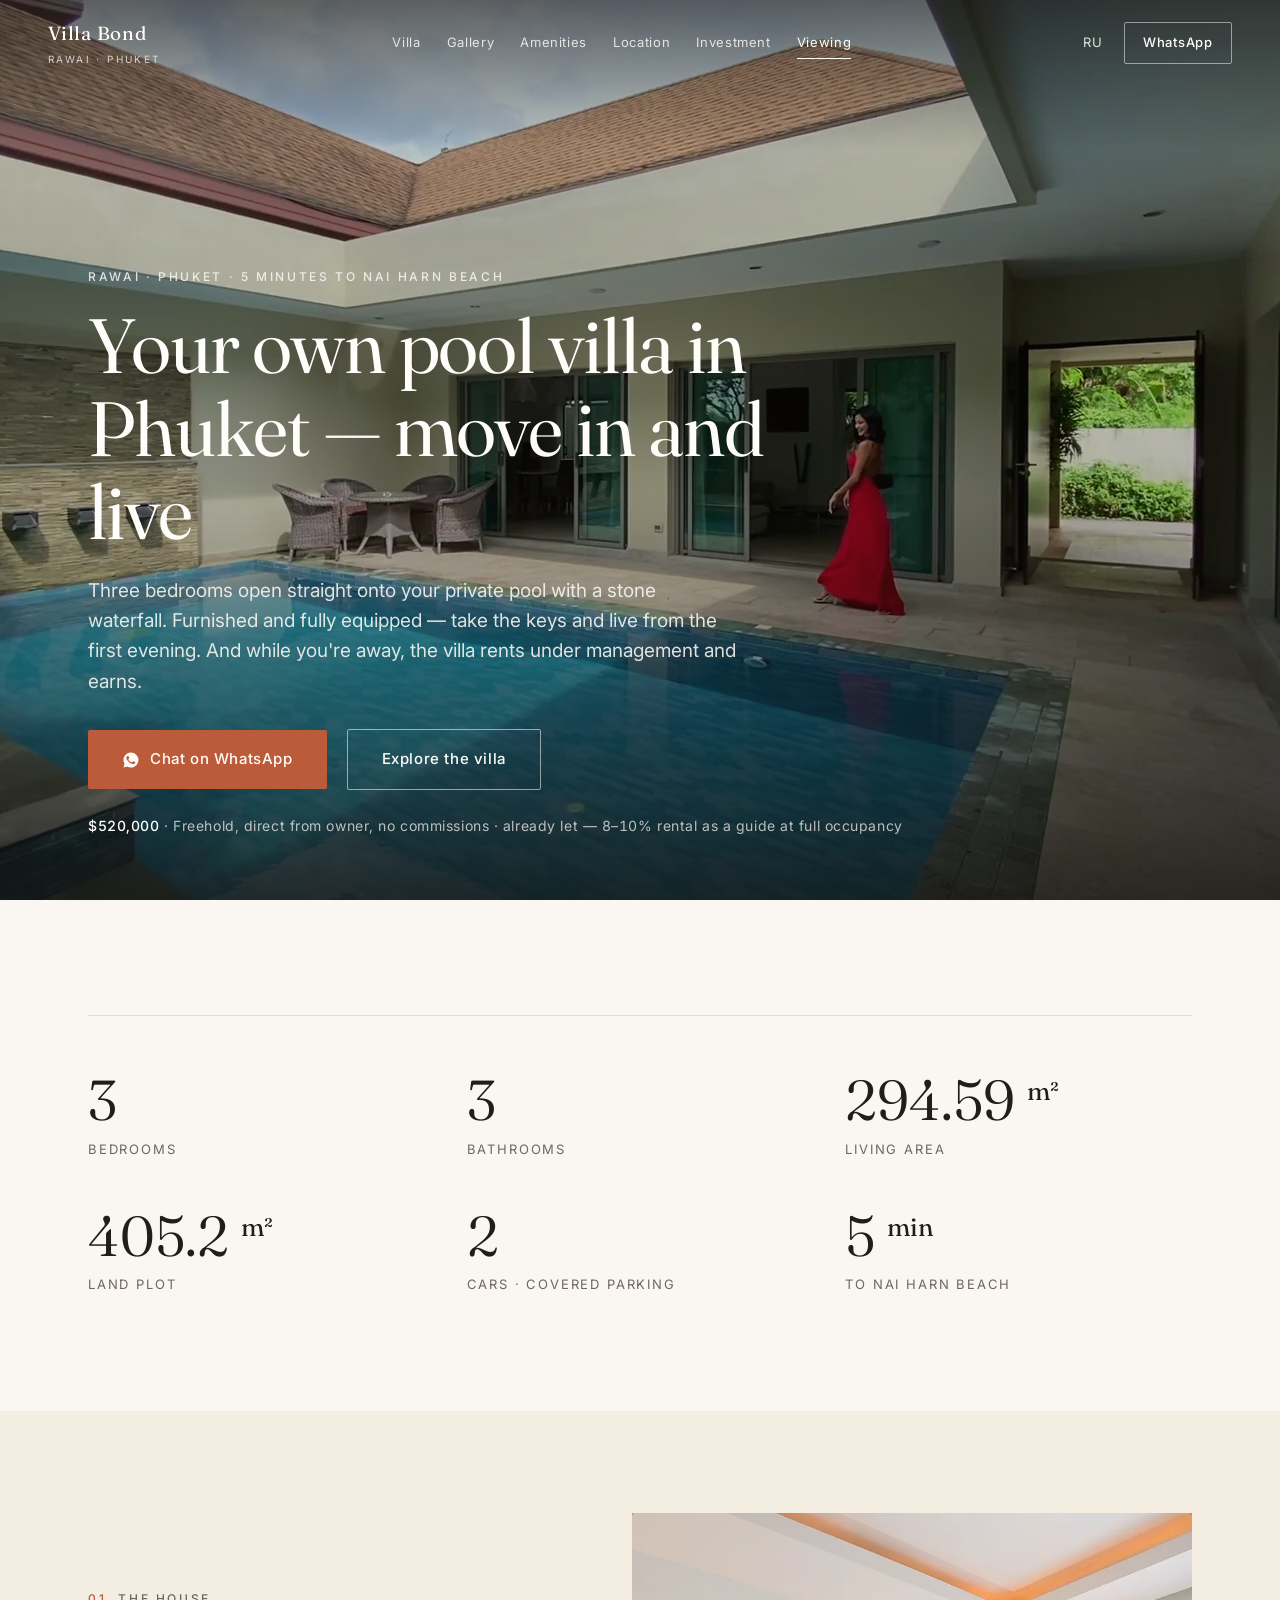
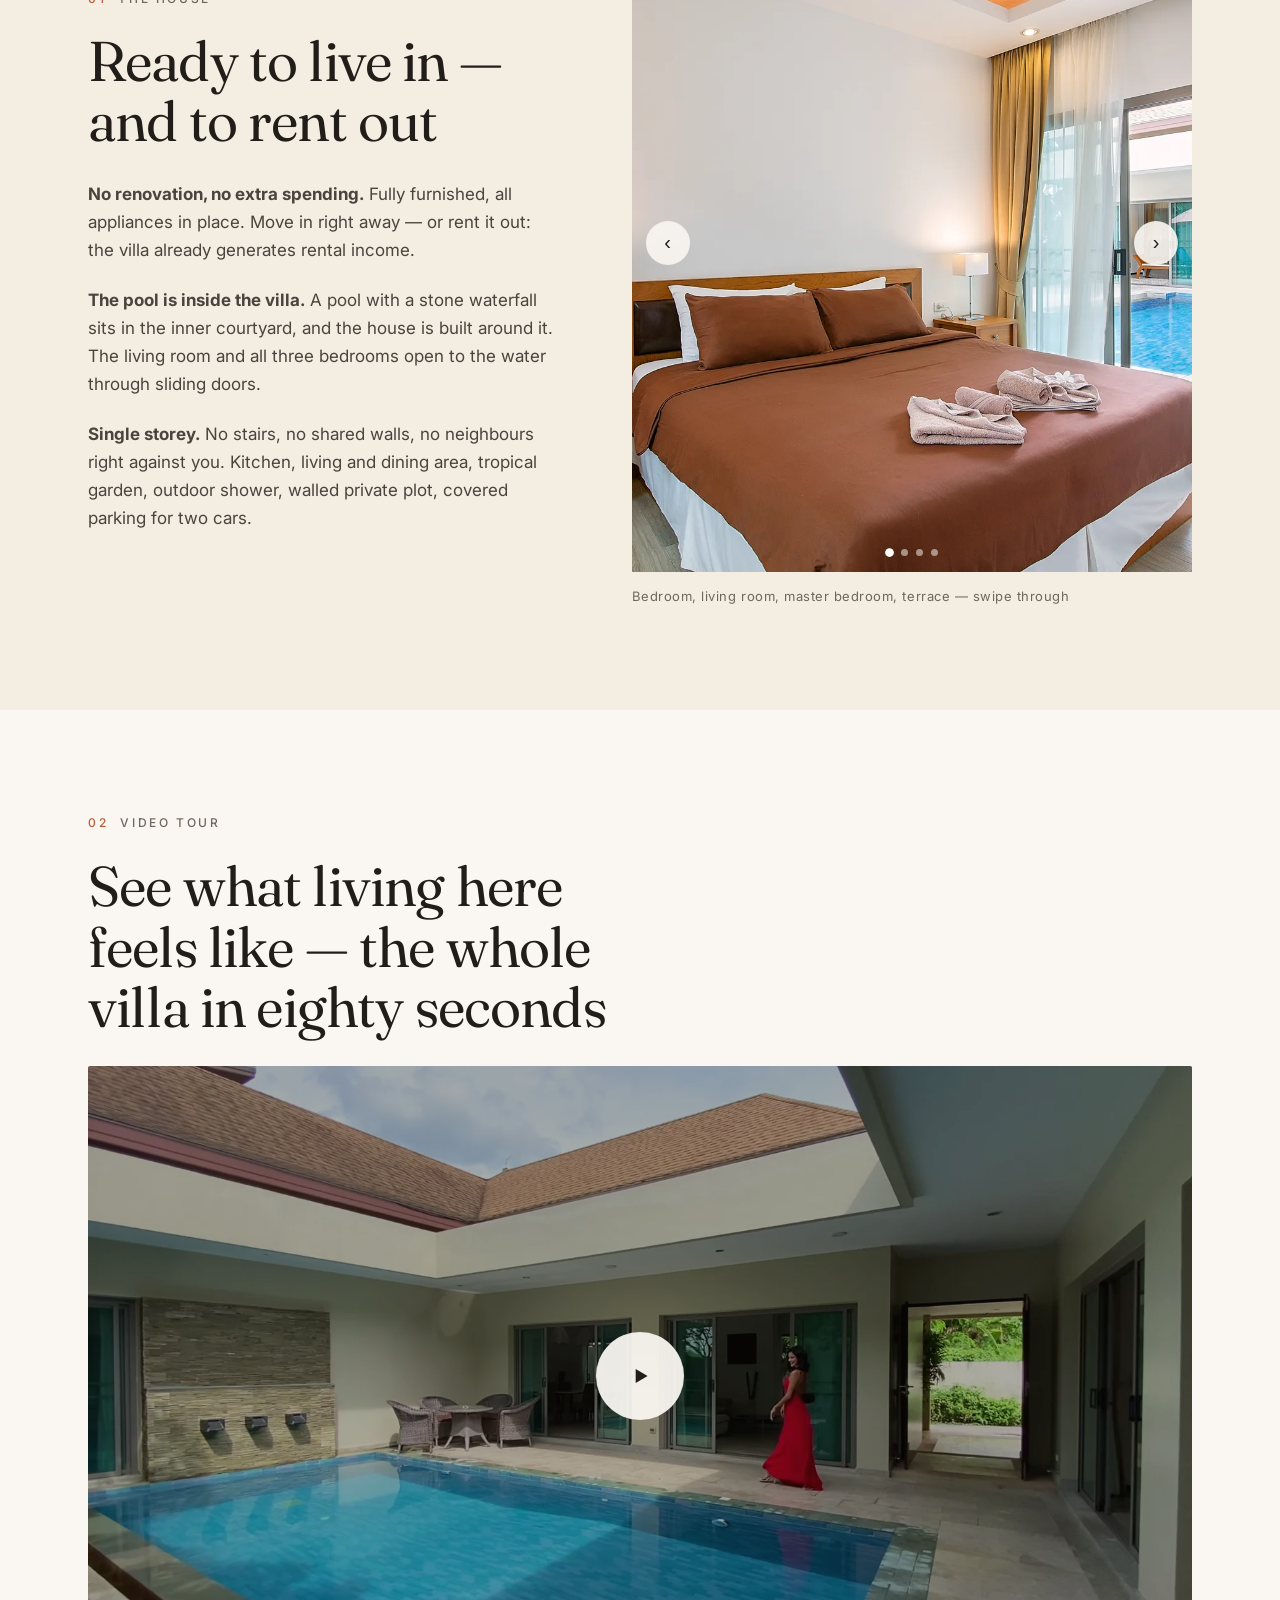
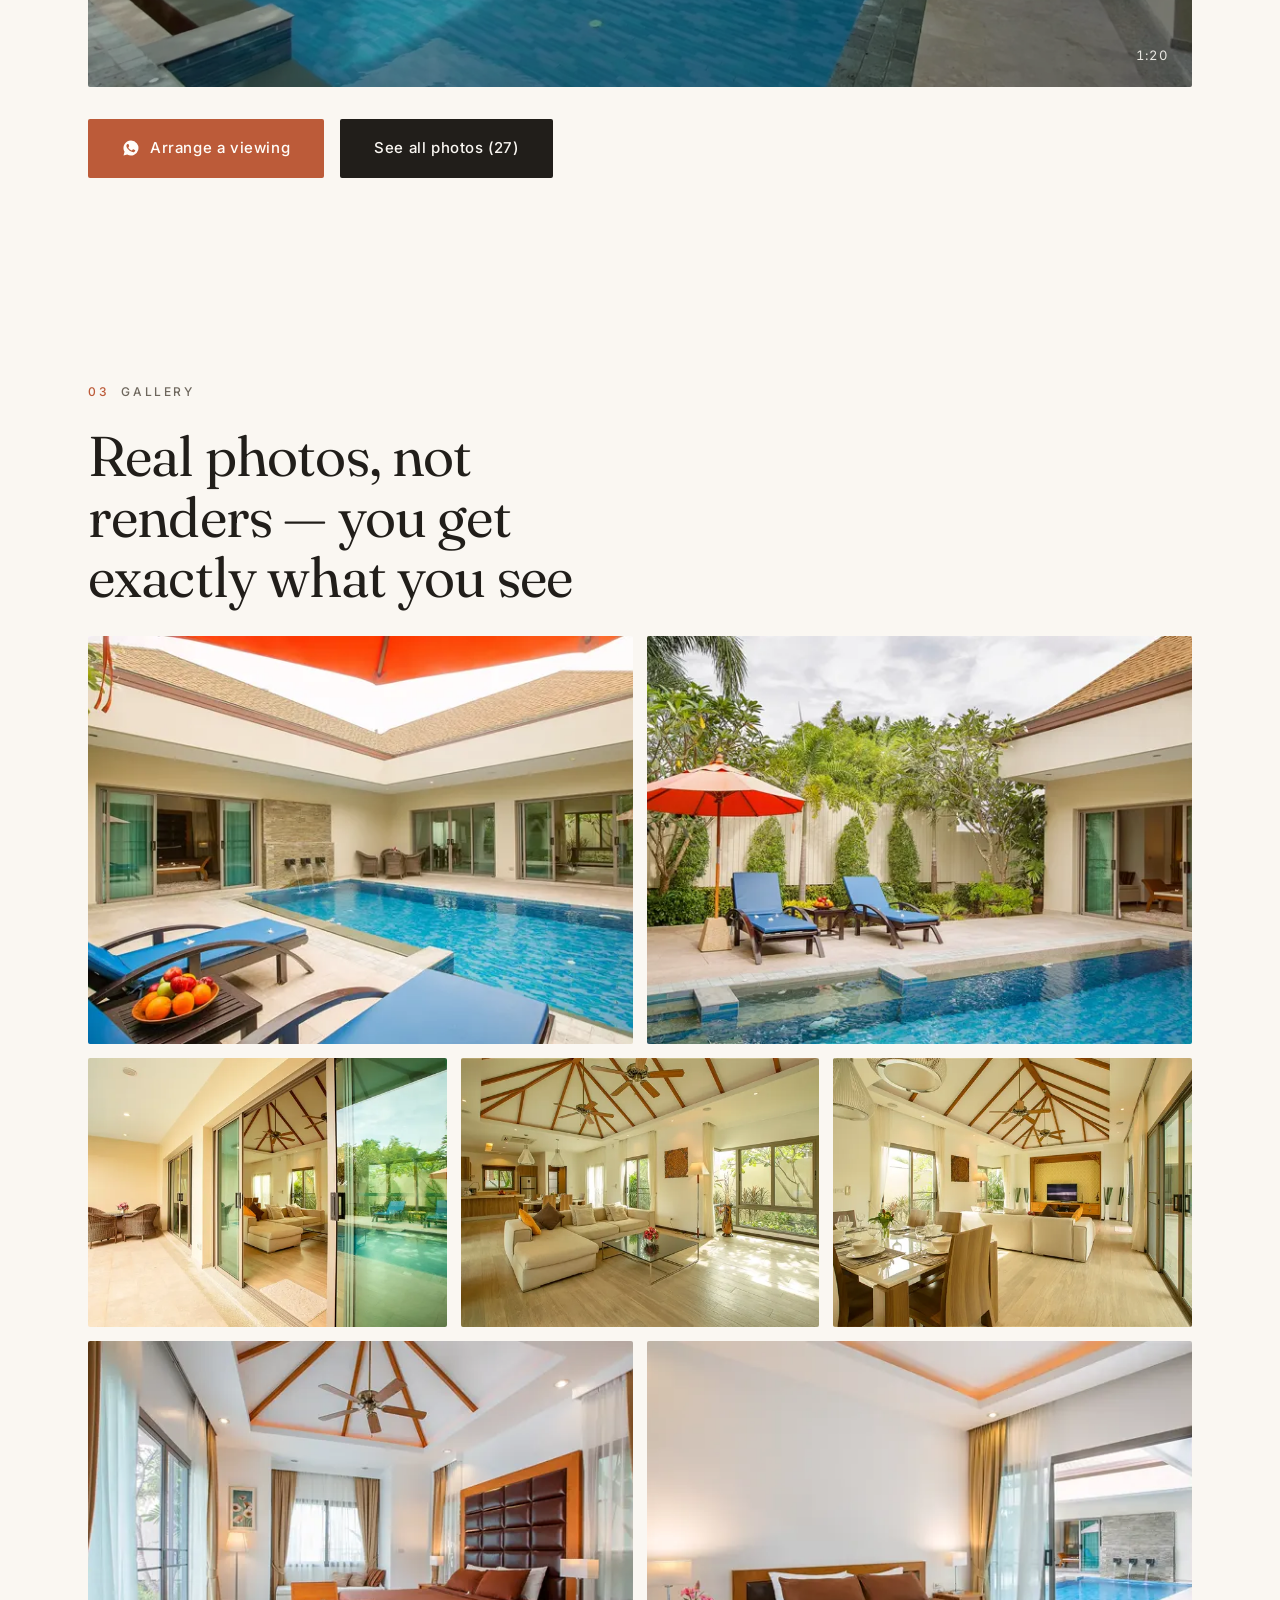
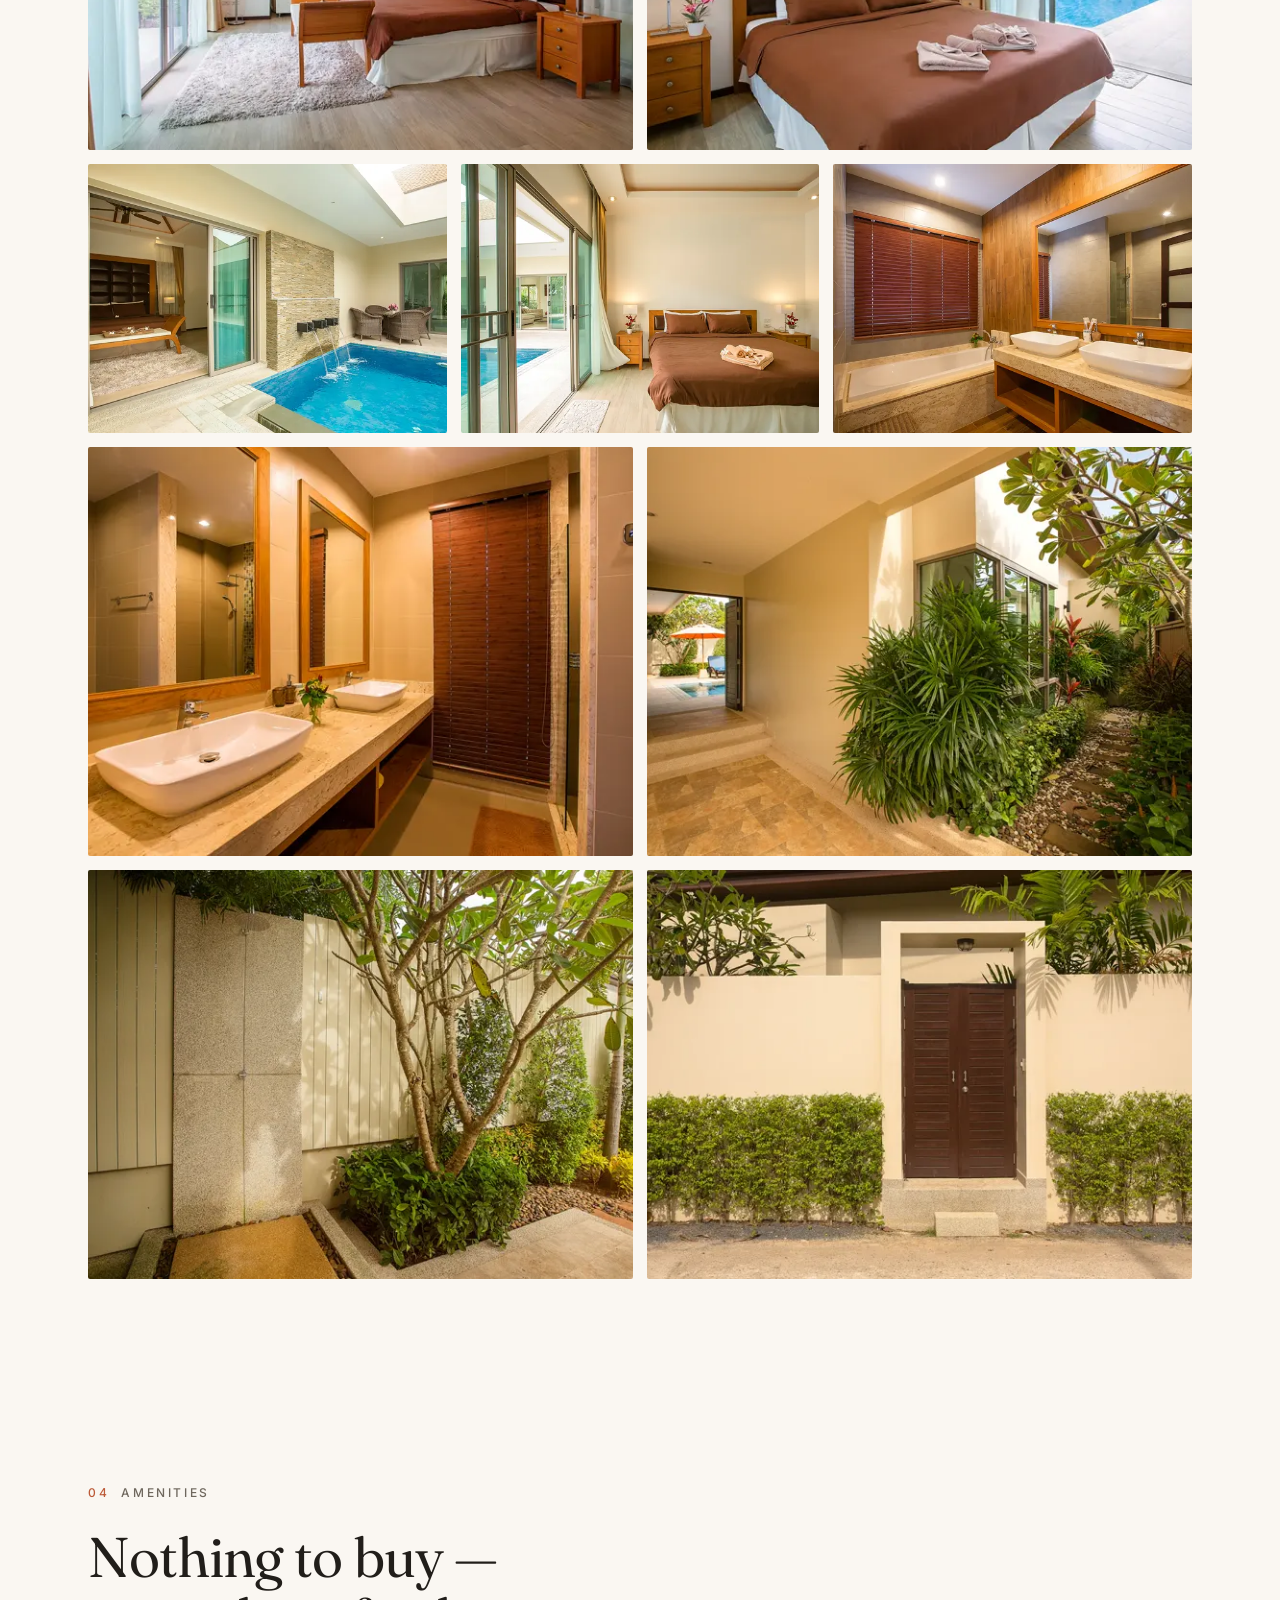
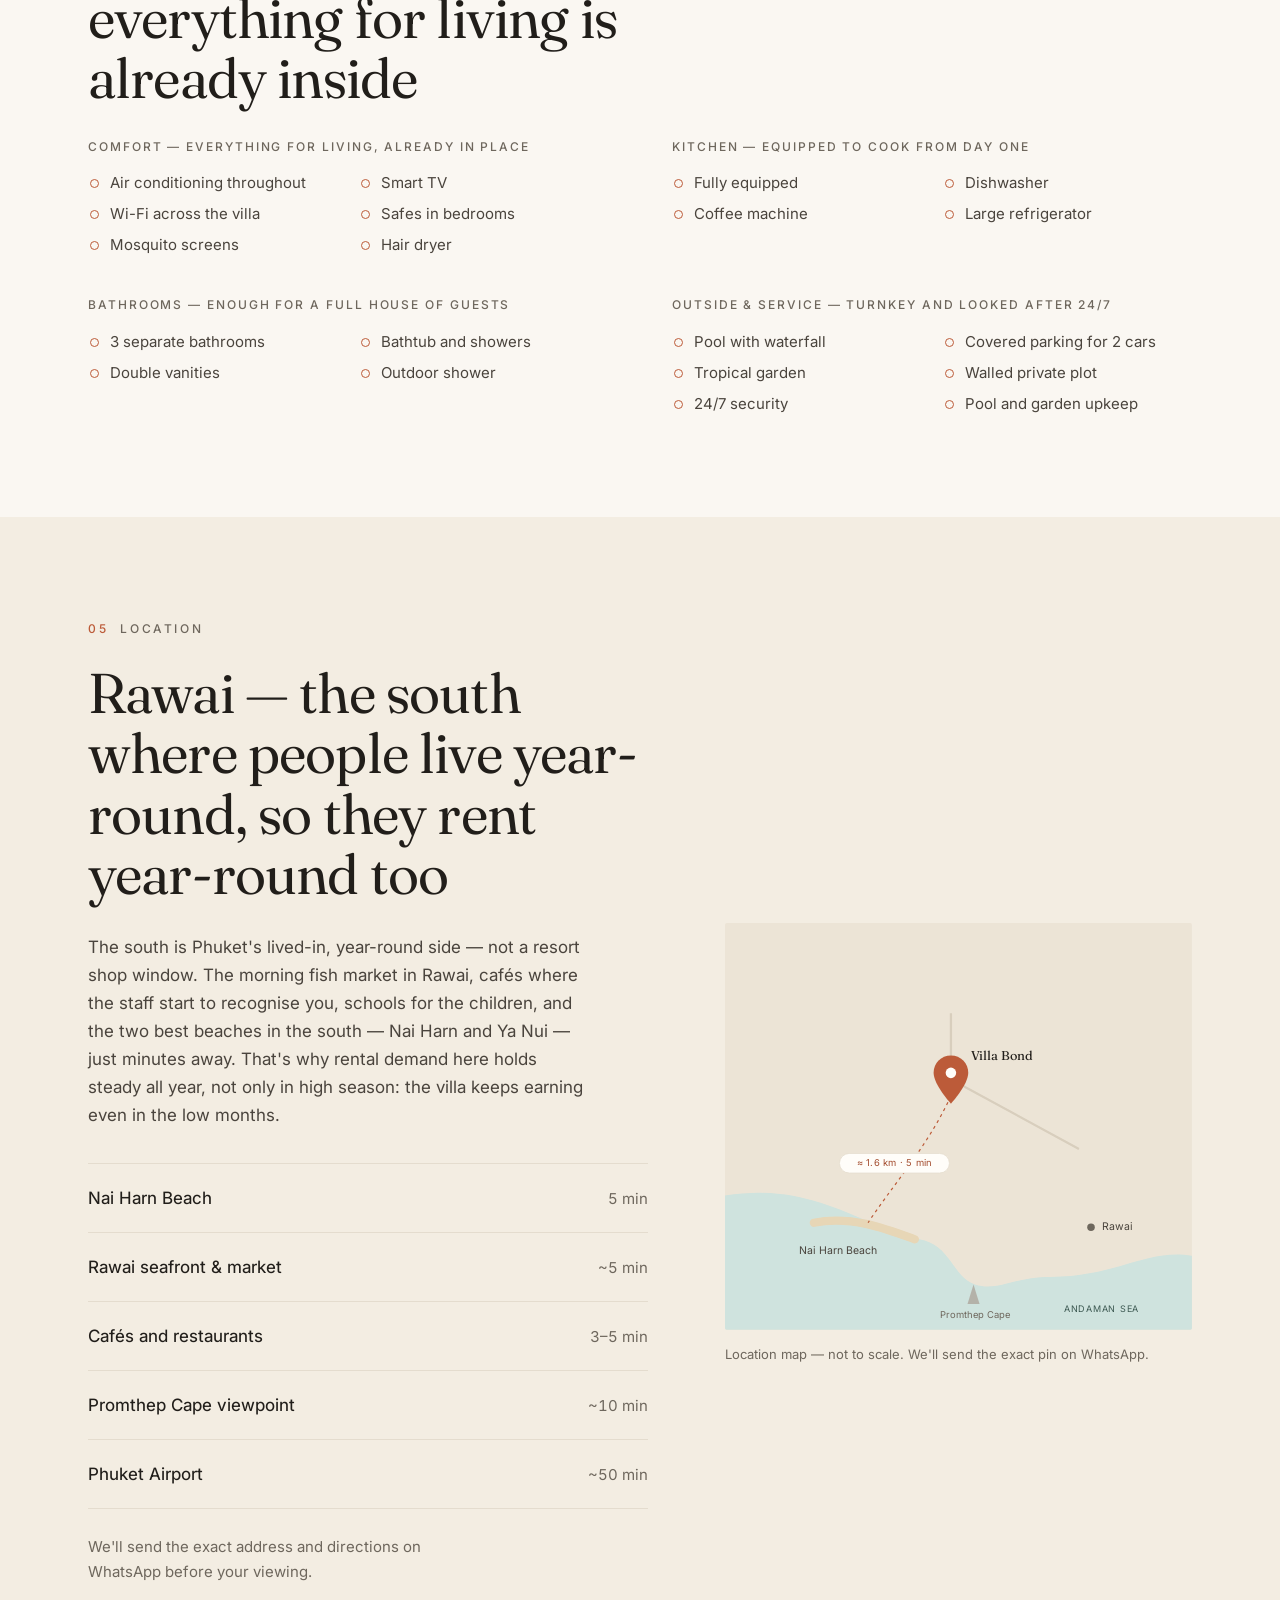
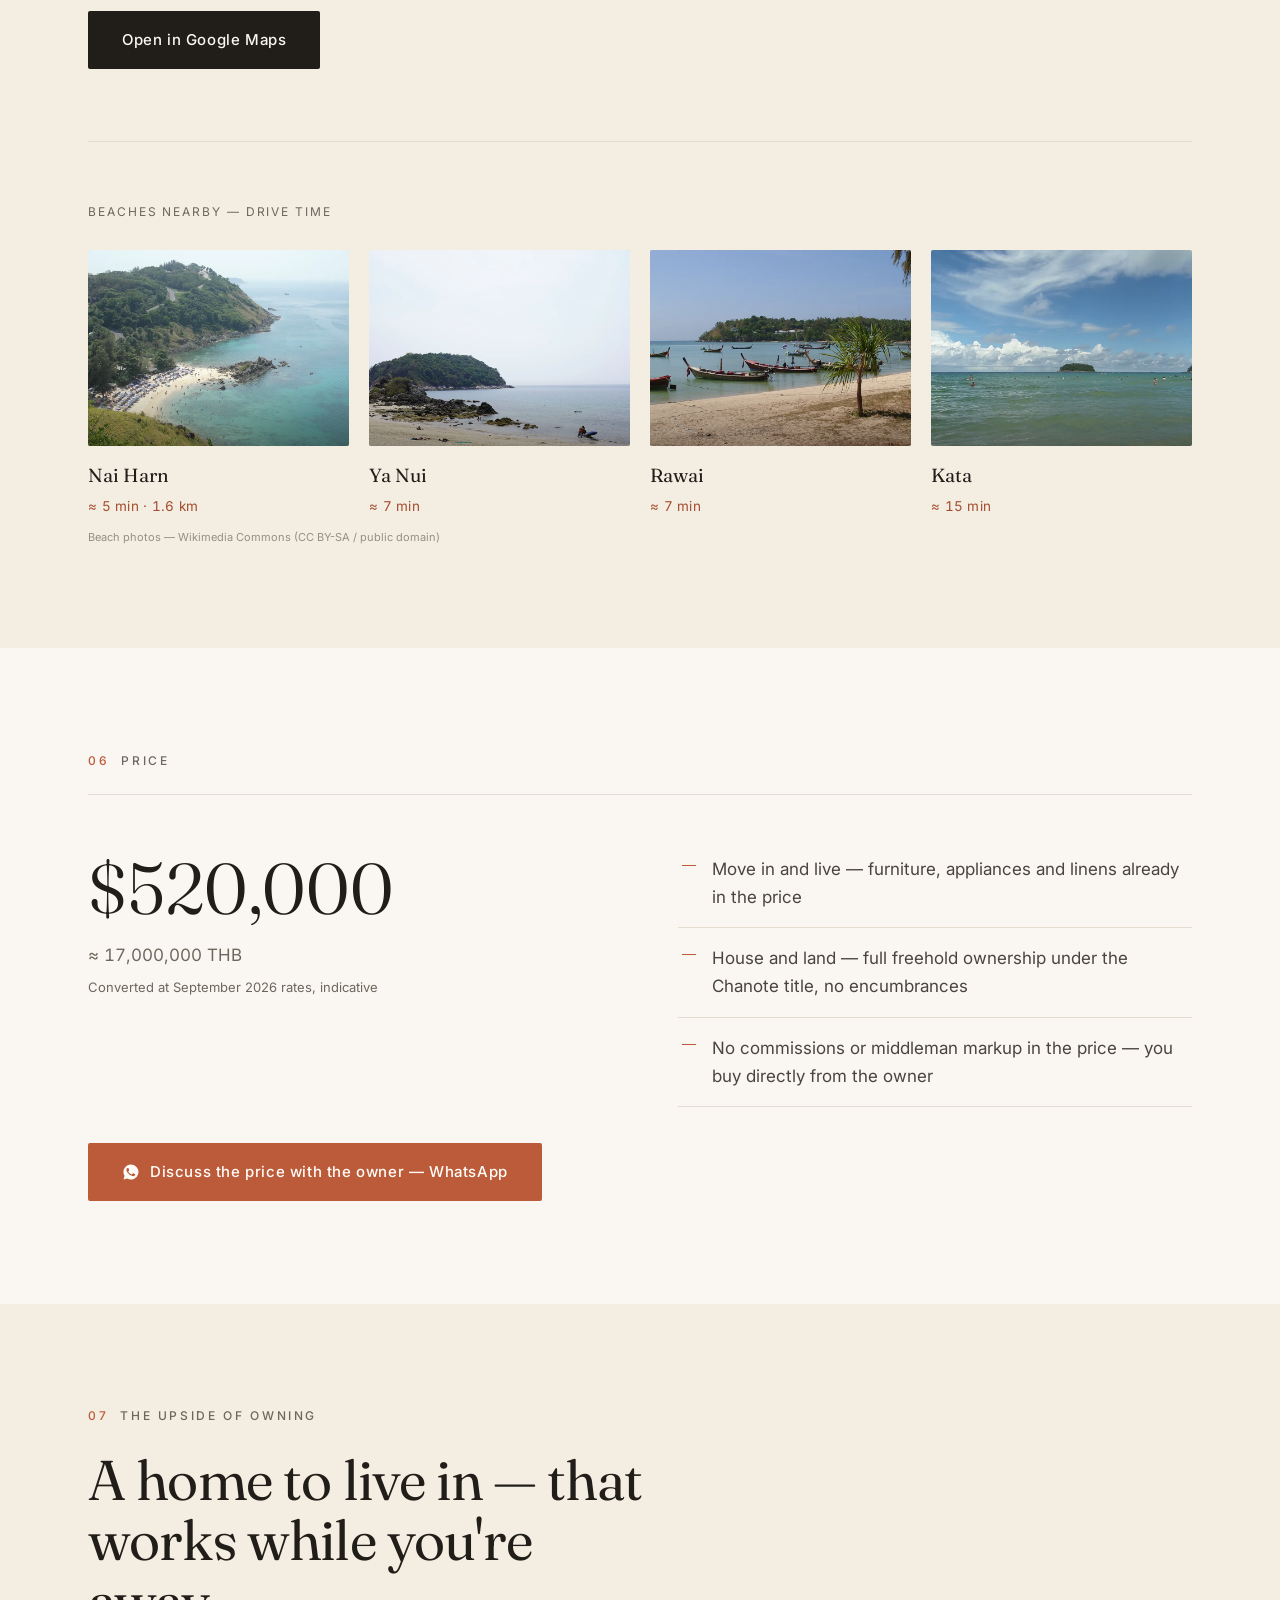
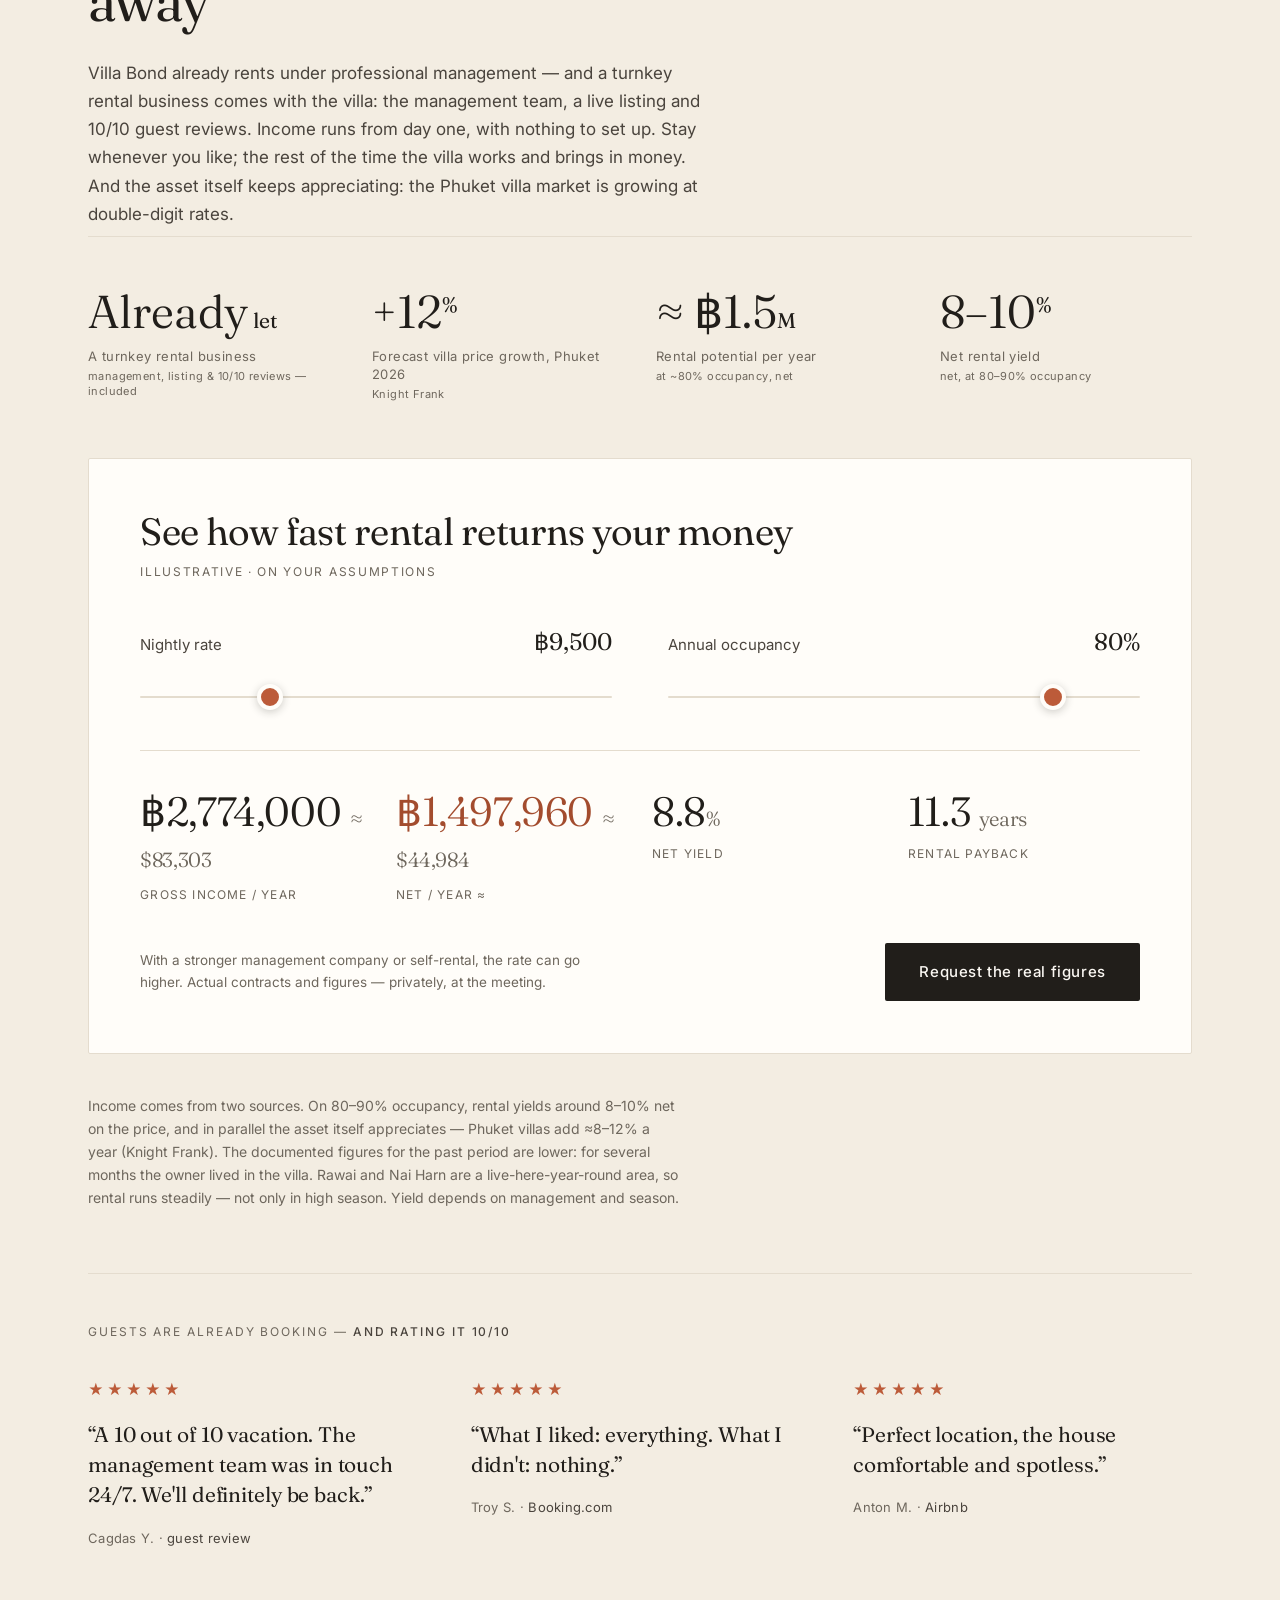
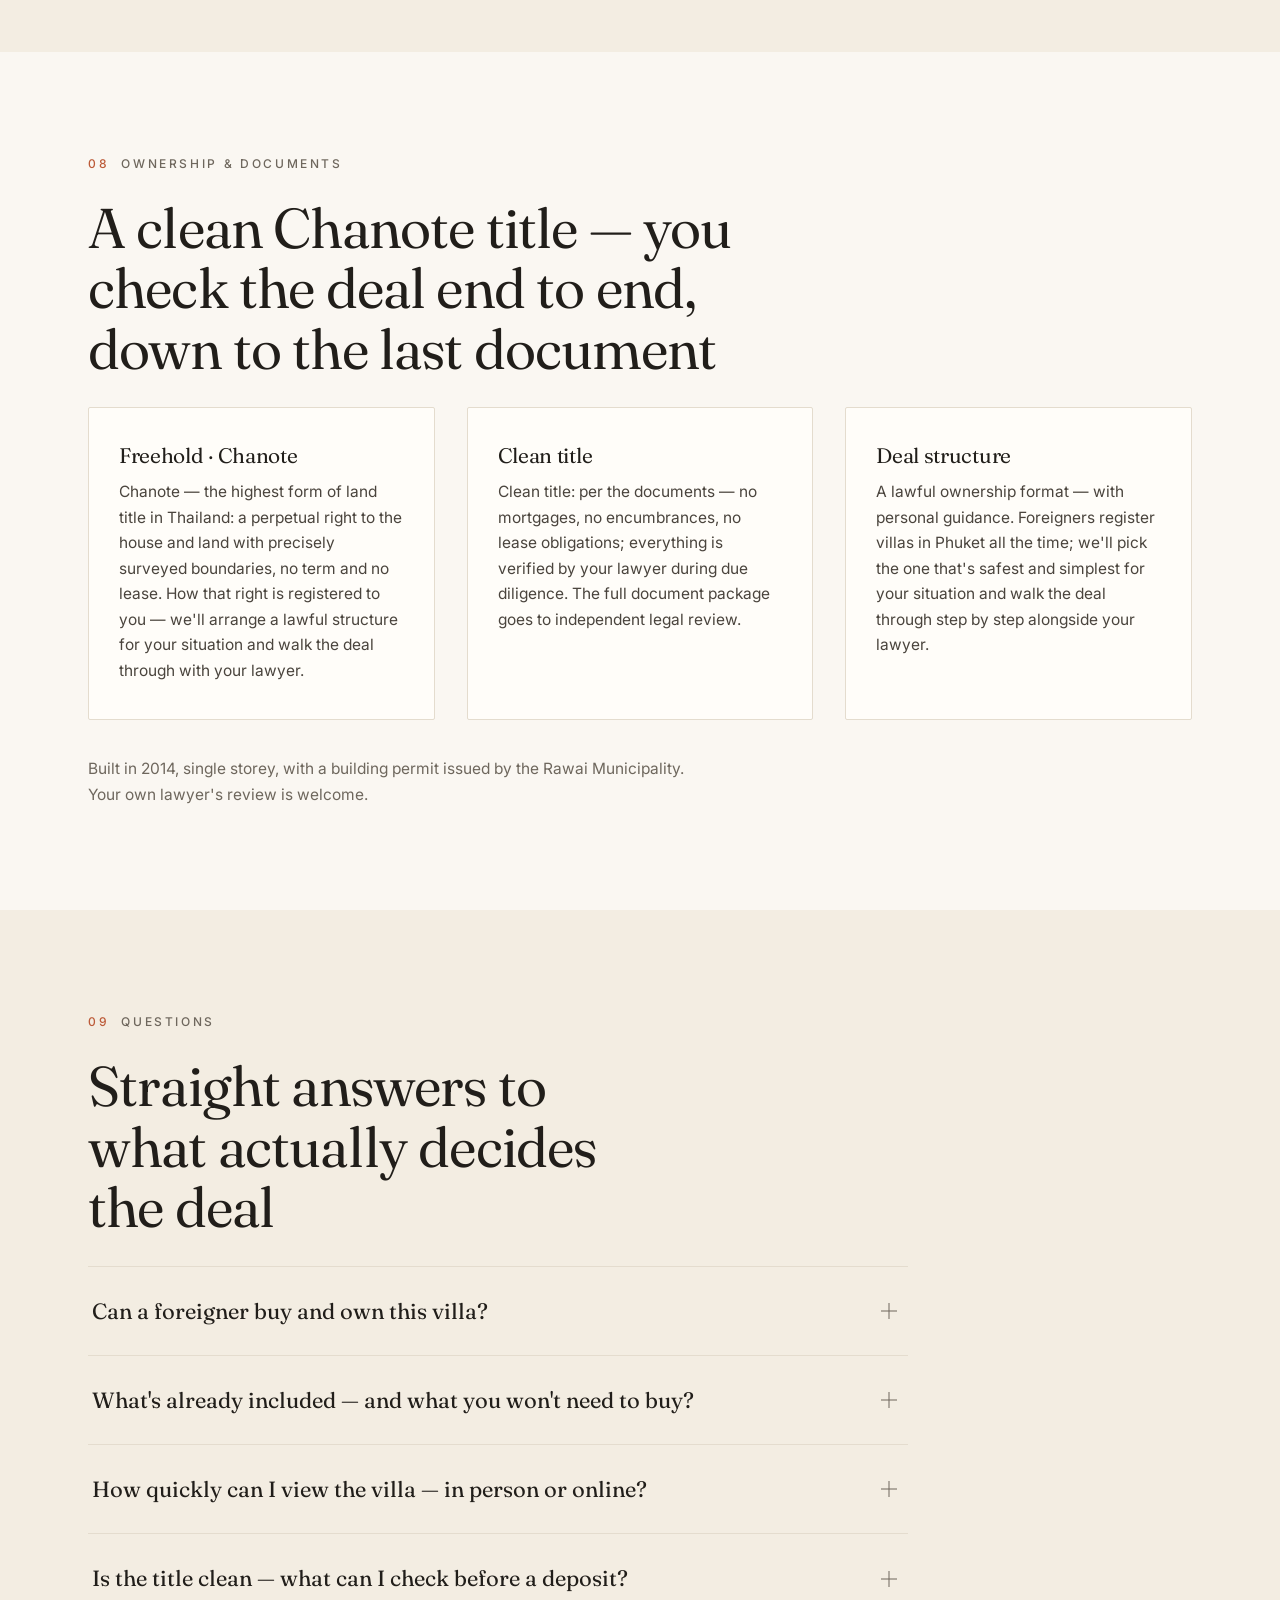
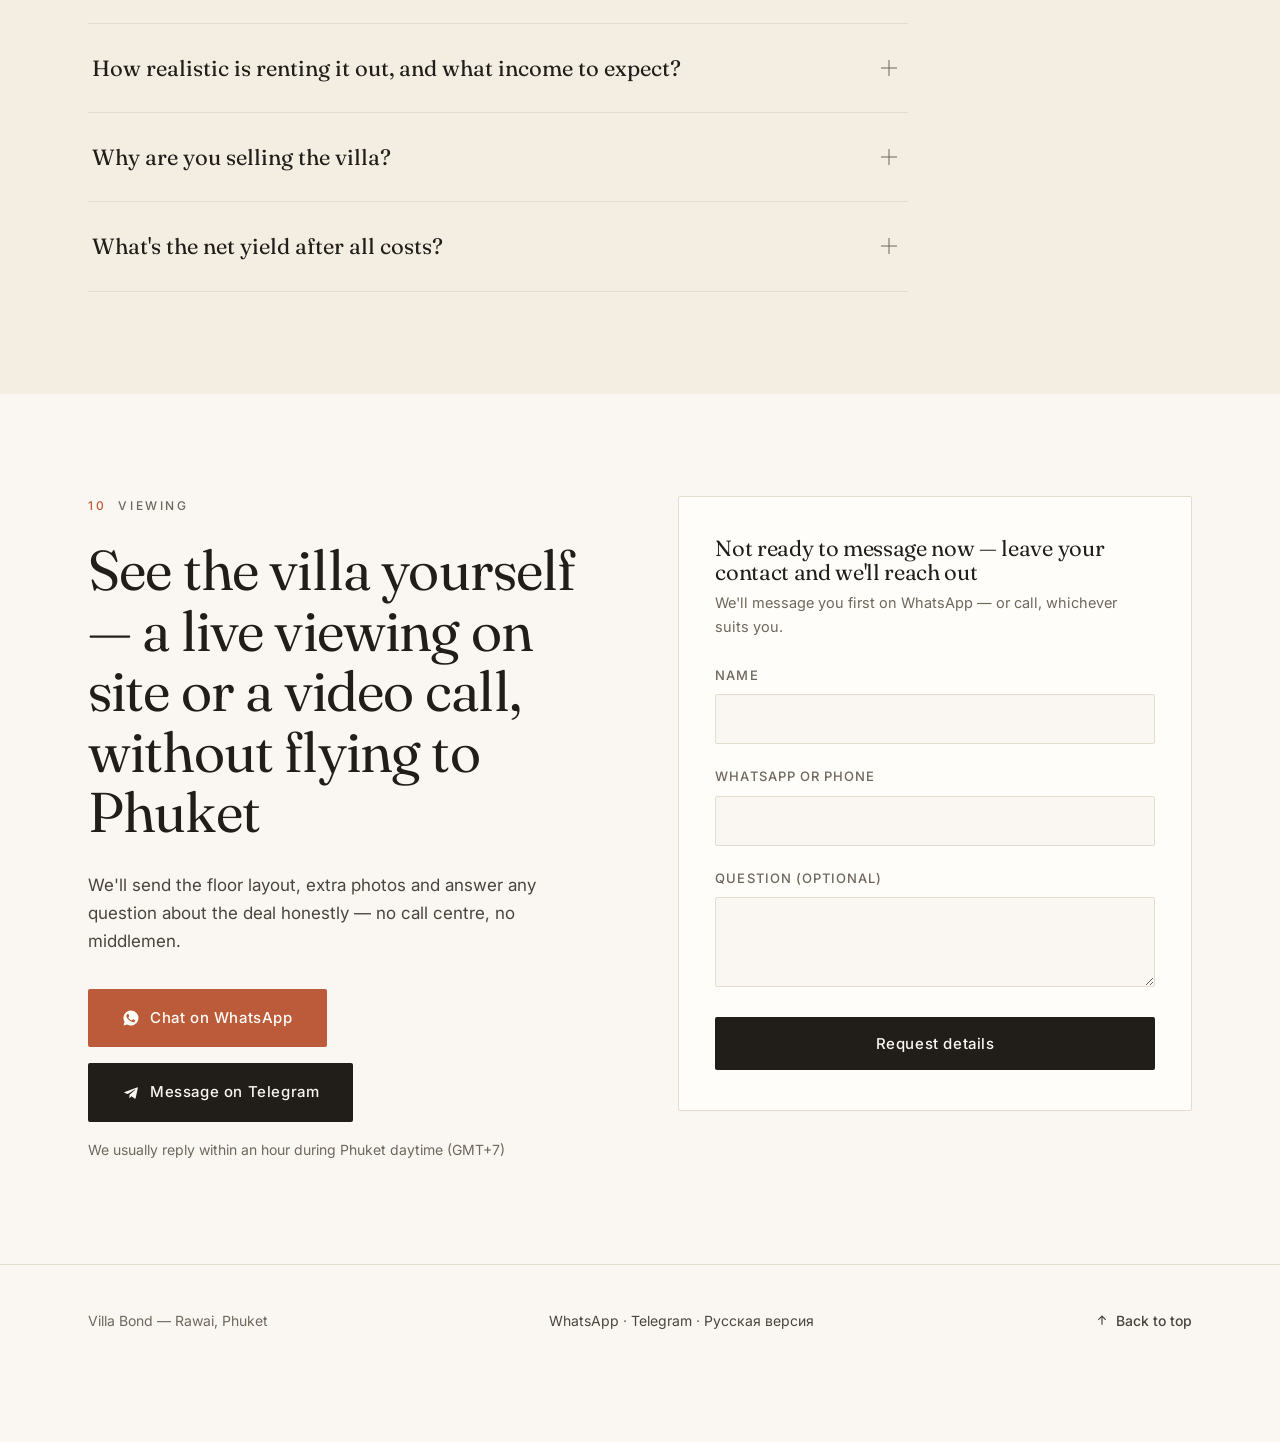
==== commit 22c7e1c4: "gallery: "See all photos" opens on-site lightbox with full 27-photo archive Button previously just a" ====
--- a/index.html
+++ b/index.html
@@ -35,7 +35,7 @@
   <link rel="preconnect" href="https://fonts.googleapis.com">
   <link rel="preconnect" href="https://fonts.gstatic.com" crossorigin>
   <link href="https://fonts.googleapis.com/css2?family=Fraunces:opsz,wght@9..144,340;9..144,380;9..144,450&family=Inter:wght@400;450;500&display=swap" rel="stylesheet">
-  <link rel="stylesheet" href="assets/styles.css?v=12">
+  <link rel="stylesheet" href="assets/styles.css?v=13">
   <link rel="preload" as="image" href="assets/img/poster.webp" fetchpriority="high">
   <script>if(!/noanim/.test(location.search))document.documentElement.classList.add('js');</script>
 
@@ -240,7 +240,7 @@
         <svg width="18" height="18" viewBox="0 0 24 24" fill="currentColor" aria-hidden="true"><path d="M12 2a10 10 0 0 0-8.6 15.1L2 22l5-1.3A10 10 0 1 0 12 2Zm5.5 14.1c-.2.7-1.3 1.3-1.9 1.4-.5.1-1.1.1-1.8-.1-.4-.1-1-.3-1.7-.6-2.9-1.3-4.8-4.2-5-4.4-.1-.2-1.2-1.6-1.2-3s.7-2.1 1-2.4c.2-.3.5-.3.7-.3h.5c.2 0 .4 0 .6.4l.8 2c.1.2.1.4 0 .6l-.4.6-.5.6c-.1.2-.3.3-.1.6.2.3.8 1.3 1.7 2.1 1.2 1.1 2.2 1.4 2.5 1.6.3.1.5.1.7-.1l1-1.2c.2-.3.4-.2.7-.1l2 .9c.3.2.5.3.6.4 0 .2 0 .7-.2 1Z"/></svg>
         Arrange a viewing
       </a>
-      <a class="btn btn-dark" href="#gallery">See all photos</a>
+      <a class="btn btn-dark" href="#gallery" data-open-gallery>See all photos (27)</a>
     </div>
   </div>
 </section>
@@ -265,6 +265,20 @@
       <a href="assets/img/g12.webp"><img src="assets/img/g12-thumb.webp" srcset="assets/img/g12-thumb.webp 640w, assets/img/g12.webp 1600w" sizes="(max-width:900px) 100vw, 33vw" alt="Garden path to the pool through tropical greenery" loading="lazy" width="1600" height="1067"></a>
       <a href="assets/img/g13.webp"><img src="assets/img/g13-thumb.webp" srcset="assets/img/g13-thumb.webp 640w, assets/img/g13.webp 1600w" sizes="(max-width:900px) 100vw, 33vw" alt="Outdoor shower in the tropical garden" loading="lazy" width="1600" height="1067"></a>
       <a href="assets/img/g14.webp"><img src="assets/img/g14-thumb.webp" srcset="assets/img/g14-thumb.webp 640w, assets/img/g14.webp 1600w" sizes="(max-width:900px) 100vw, 33vw" alt="Villa entrance area" loading="lazy" width="1600" height="1067"></a>
+      <!-- Full archive: hidden in the grid, but browsable in the lightbox via "See all photos" -->
+      <a class="g-more" href="assets/img/g15.webp"><img src="assets/img/g15-thumb.webp" alt="Bathroom: vanity, window and shower entrance" loading="lazy" width="1600" height="1067"></a>
+      <a class="g-more" href="assets/img/g16.webp"><img src="assets/img/g16-thumb.webp" alt="Driveway entrance: covered parking and gate" loading="lazy" width="1600" height="1067"></a>
+      <a class="g-more" href="assets/img/g17.webp"><img src="assets/img/g17-thumb.webp" alt="Kitchen with breakfast bar and dining area" loading="lazy" width="1600" height="1067"></a>
+      <a class="g-more" href="assets/img/g18.webp"><img src="assets/img/g18-thumb.webp" alt="Kitchen: hob, hood, fridge — fully equipped" loading="lazy" width="1600" height="1067"></a>
+      <a class="g-more" href="assets/img/g19.webp"><img src="assets/img/g19-thumb.webp" alt="Bathroom with stone countertop and large mirror" loading="lazy" width="1600" height="1067"></a>
+      <a class="g-more" href="assets/img/g20.webp"><img src="assets/img/g20-thumb.webp" alt="Living room with TV and vaulted ceiling" loading="lazy" width="1600" height="1067"></a>
+      <a class="g-more" href="assets/img/g21.webp"><img src="assets/img/g21-thumb.webp" alt="Tropical garden with frangipani by the entrance" loading="lazy" width="1600" height="1067"></a>
+      <a class="g-more" href="assets/img/g22.webp"><img src="assets/img/g22-thumb.webp" alt="Bedroom opening to the pool" loading="lazy" width="1600" height="1067"></a>
+      <a class="g-more" href="assets/img/g23.webp"><img src="assets/img/g23-thumb.webp" alt="Shower room with WC" loading="lazy" width="1600" height="1067"></a>
+      <a class="g-more" href="assets/img/g24.webp"><img src="assets/img/g24-thumb.webp" alt="Bedroom with baby cot and canopy" loading="lazy" width="1600" height="1067"></a>
+      <a class="g-more" href="assets/img/g25.webp"><img src="assets/img/g25-thumb.webp" alt="Walk-in wardrobe with wooden shelving" loading="lazy" width="1600" height="1067"></a>
+      <a class="g-more" href="assets/img/g26.webp"><img src="assets/img/g26-thumb.webp" alt="Bedroom and bathroom with double vanity" loading="lazy" width="1600" height="1067"></a>
+      <a class="g-more" href="assets/img/g27.webp"><img src="assets/img/g27-thumb.webp" alt="Bedroom with pool view" loading="lazy" width="1600" height="1067"></a>
     </div>
   </div>
 </section>
@@ -595,6 +609,6 @@
   <span class="lb-count num"></span>
 </div>
 
-<script src="assets/script.js?v=14" defer></script>
+<script src="assets/script.js?v=15" defer></script>
 </body>
 </html>
--- a/assets/styles.css
+++ b/assets/styles.css
@@ -235,6 +235,8 @@
   display: block; overflow: hidden; border-radius: var(--radius);
   grid-column: span 2; position: relative;
 }
+/* полный архив (g15+): в сетке не показываем, но лайтбокс листает все */
+.gallery-grid a.g-more { display: none; }
 /* ритм рядов: 3+3 / 2+2+2 / 3+3 / 2+2+2 / 3+3 / 3+3 — без пустых ячеек */
 .gallery-grid a:nth-child(5n + 1), .gallery-grid a:nth-child(5n + 2),
 .gallery-grid a:nth-child(13), .gallery-grid a:nth-child(14) { grid-column: span 3; }
@@ -706,7 +708,7 @@
   .gallery-grid { grid-template-columns: 1fr 1fr; gap: 10px; }
   .gallery-grid a, .gallery-grid a:nth-child(n) { grid-column: span 1; }
   .gallery-grid a:nth-child(5n + 1) { grid-column: span 2; }
-  .gallery-grid a:last-child { grid-column: span 2; }
+  .gallery-grid a:nth-child(14) { grid-column: span 2; }
   .story-img { order: -1; }
   .sticky-wa { display: flex; }
   .footer { padding-bottom: 130px; }
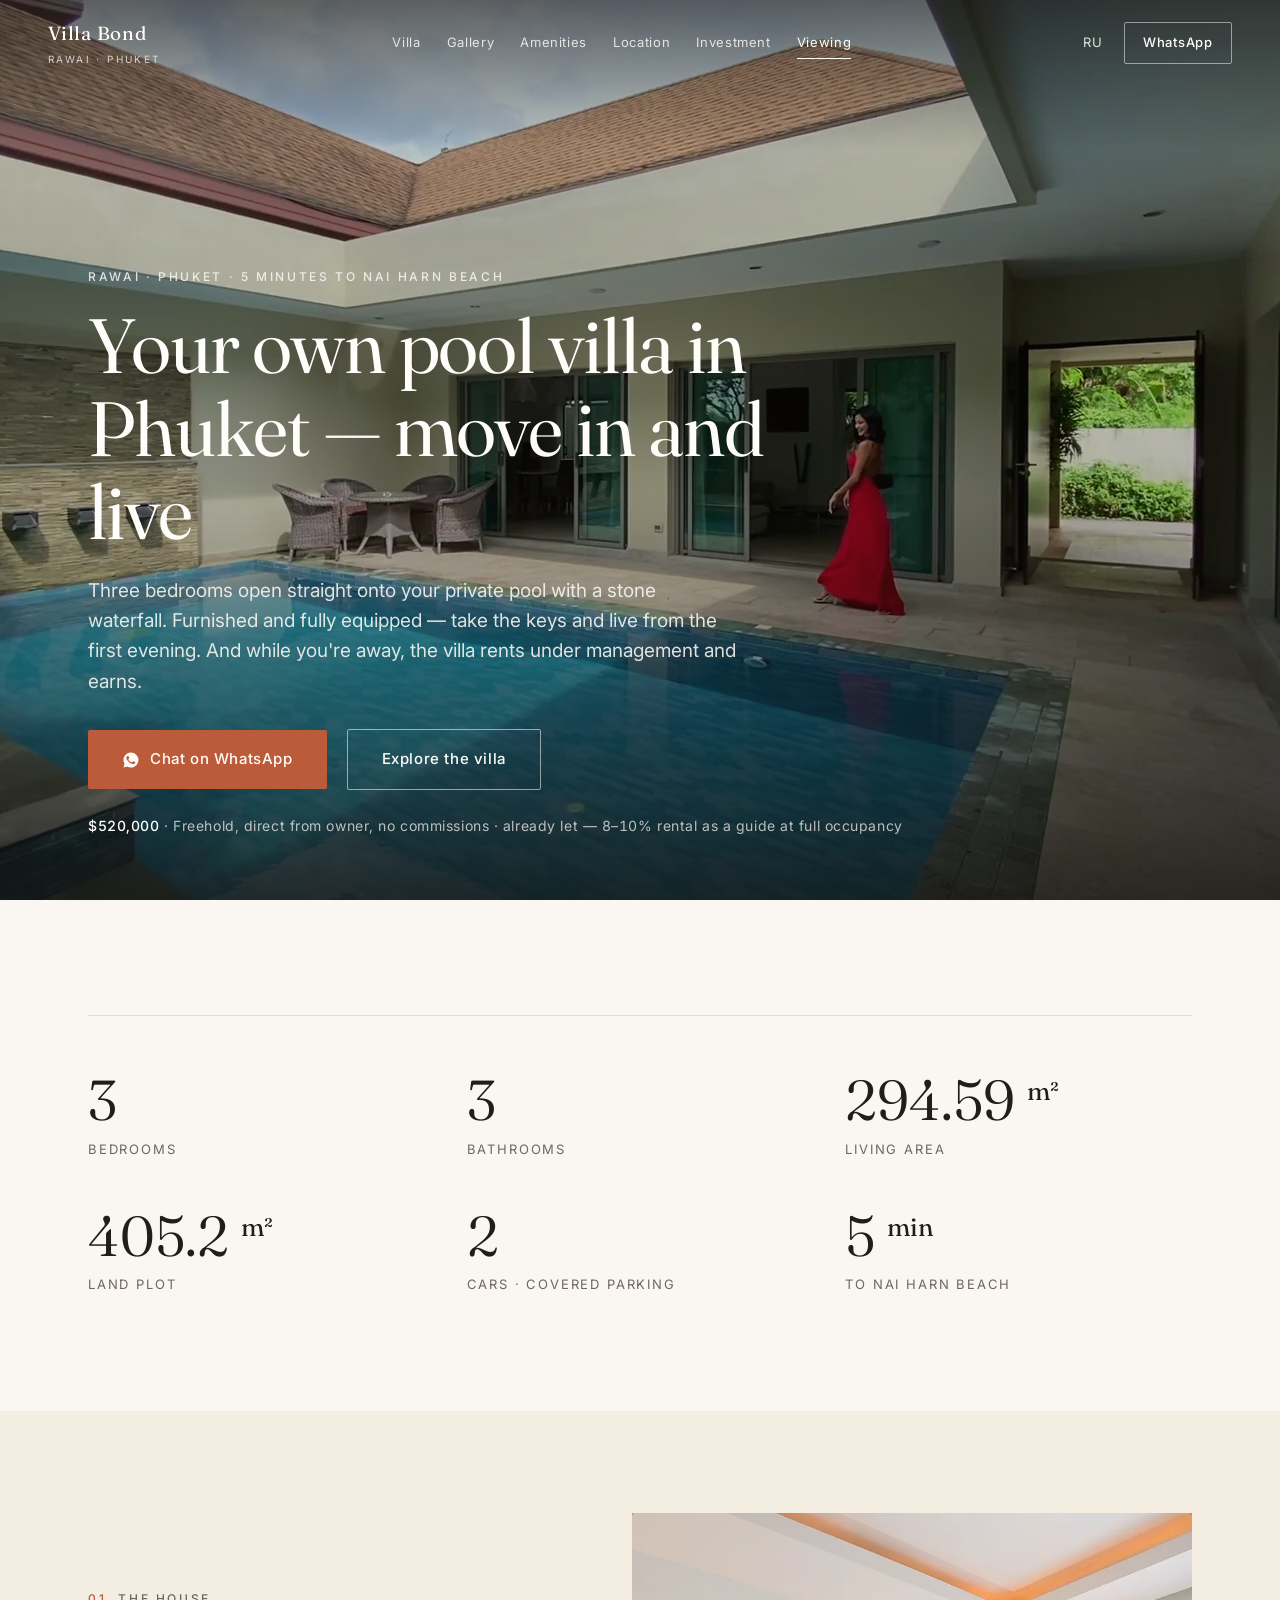
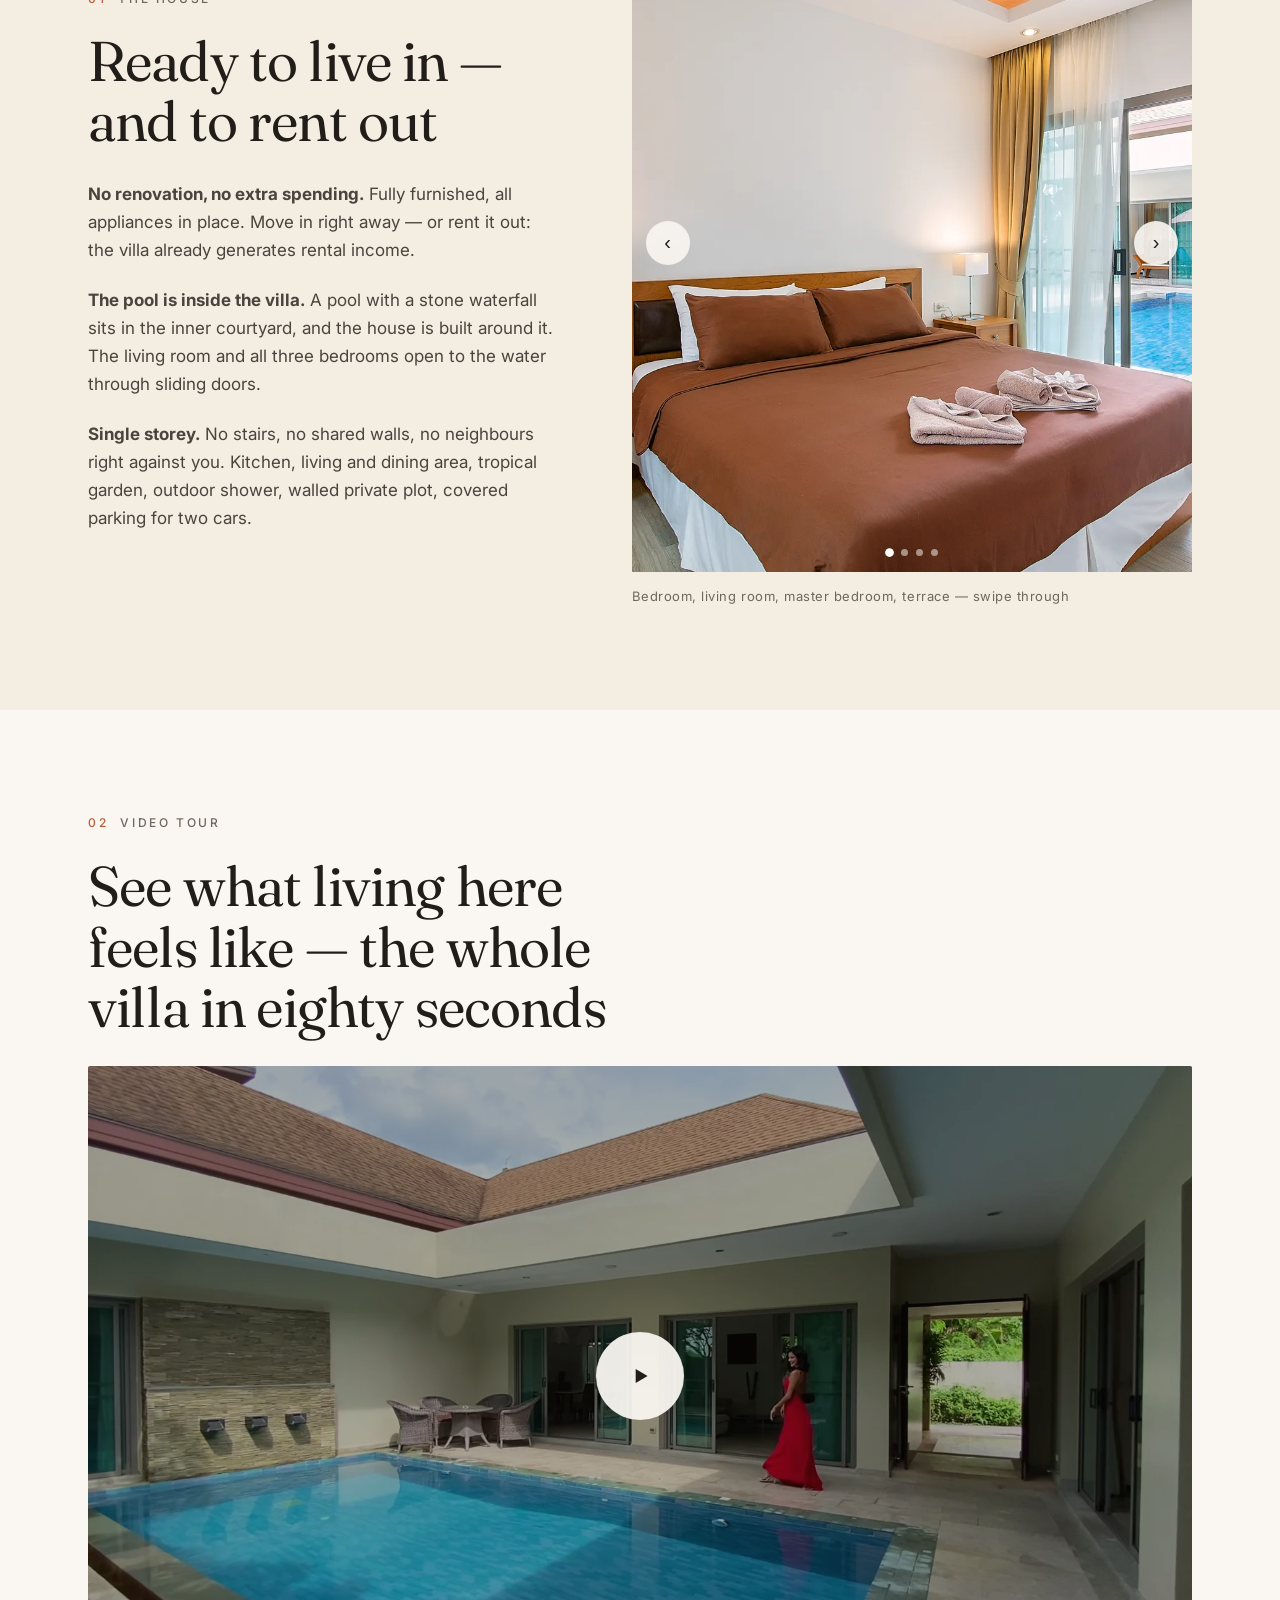
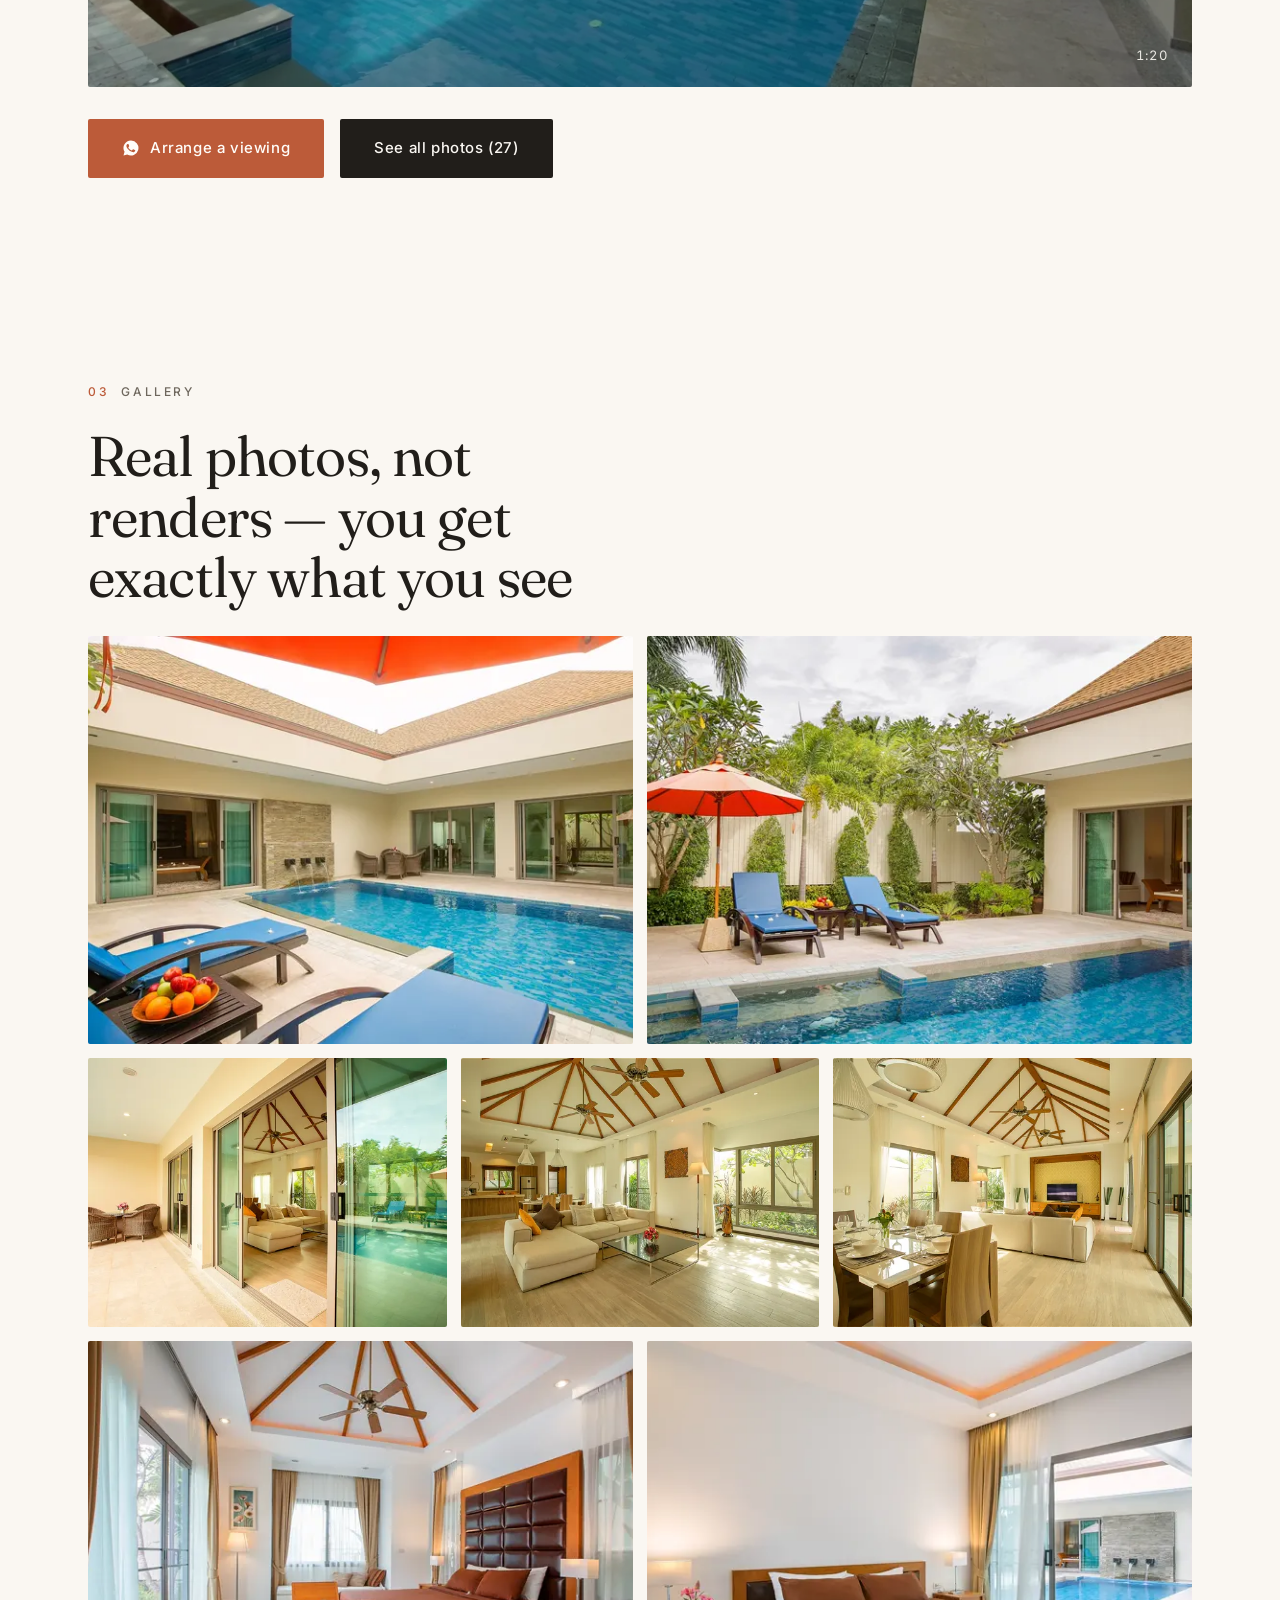
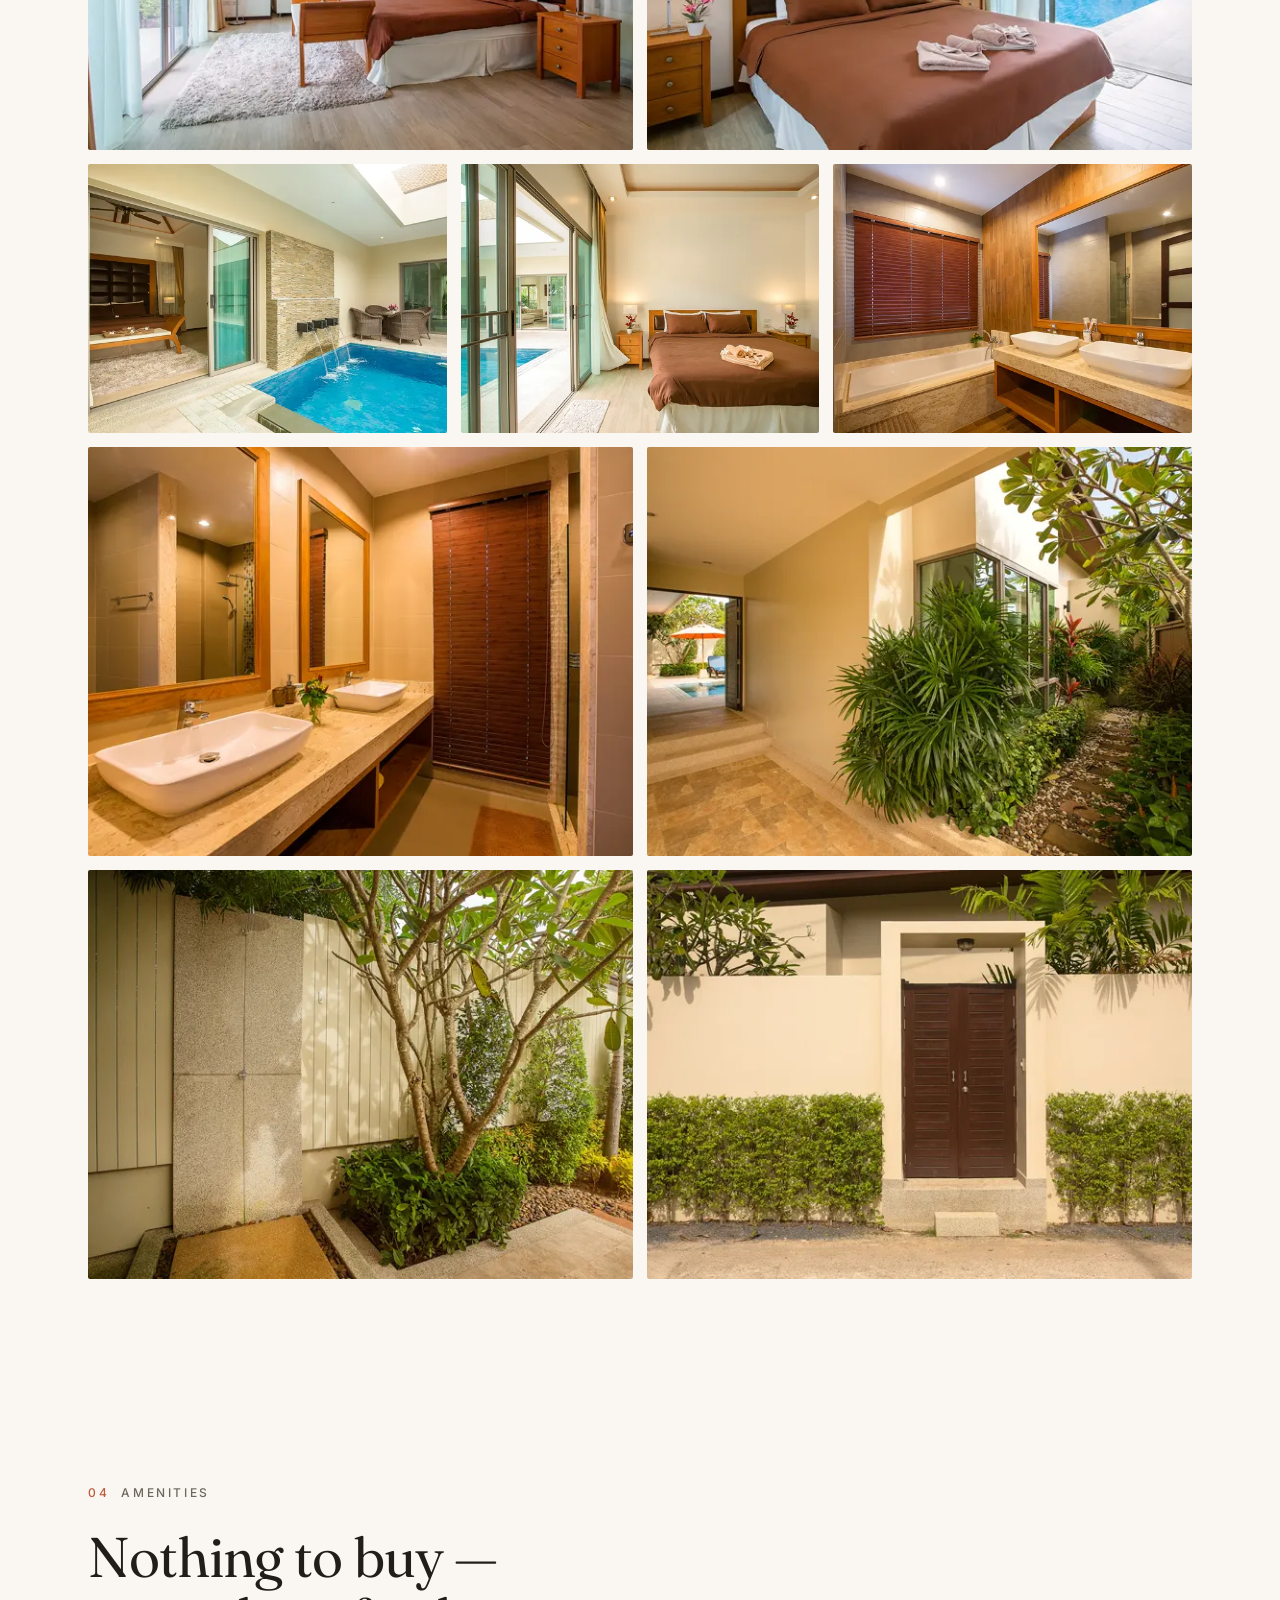
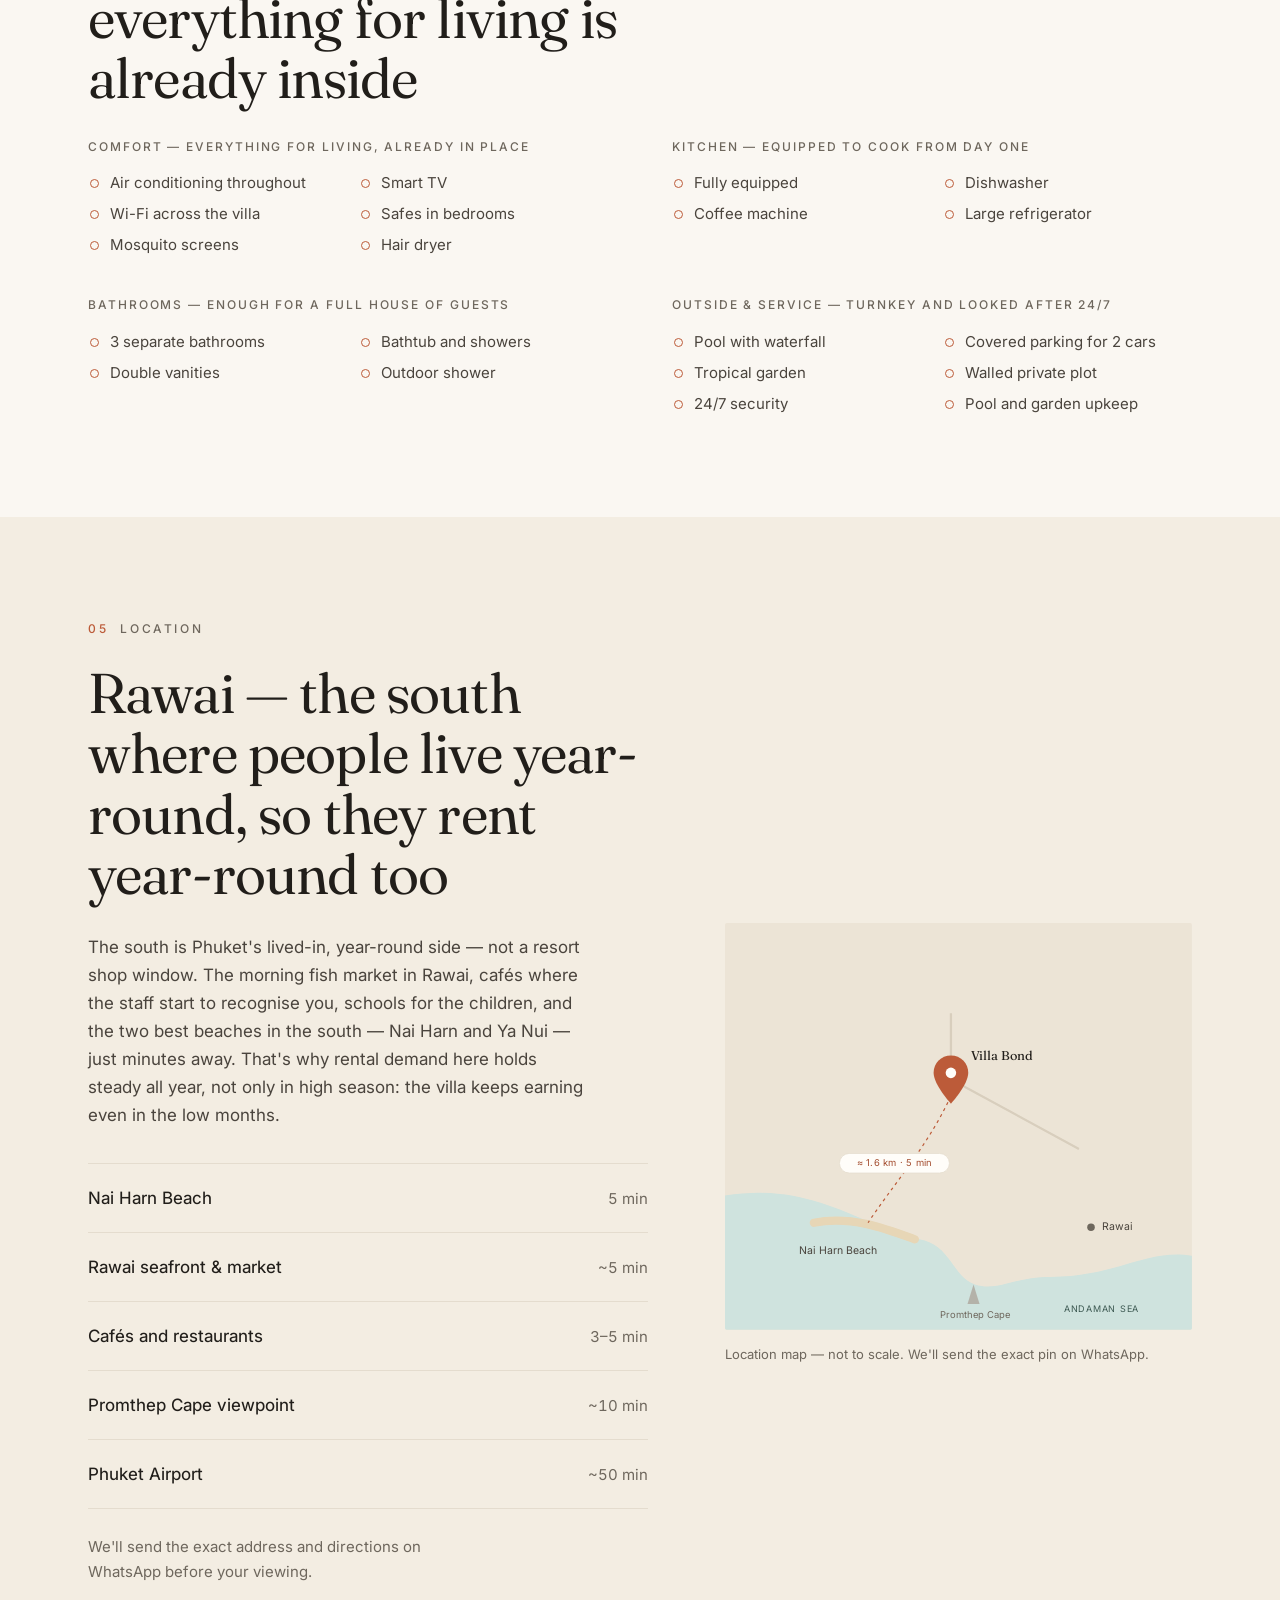
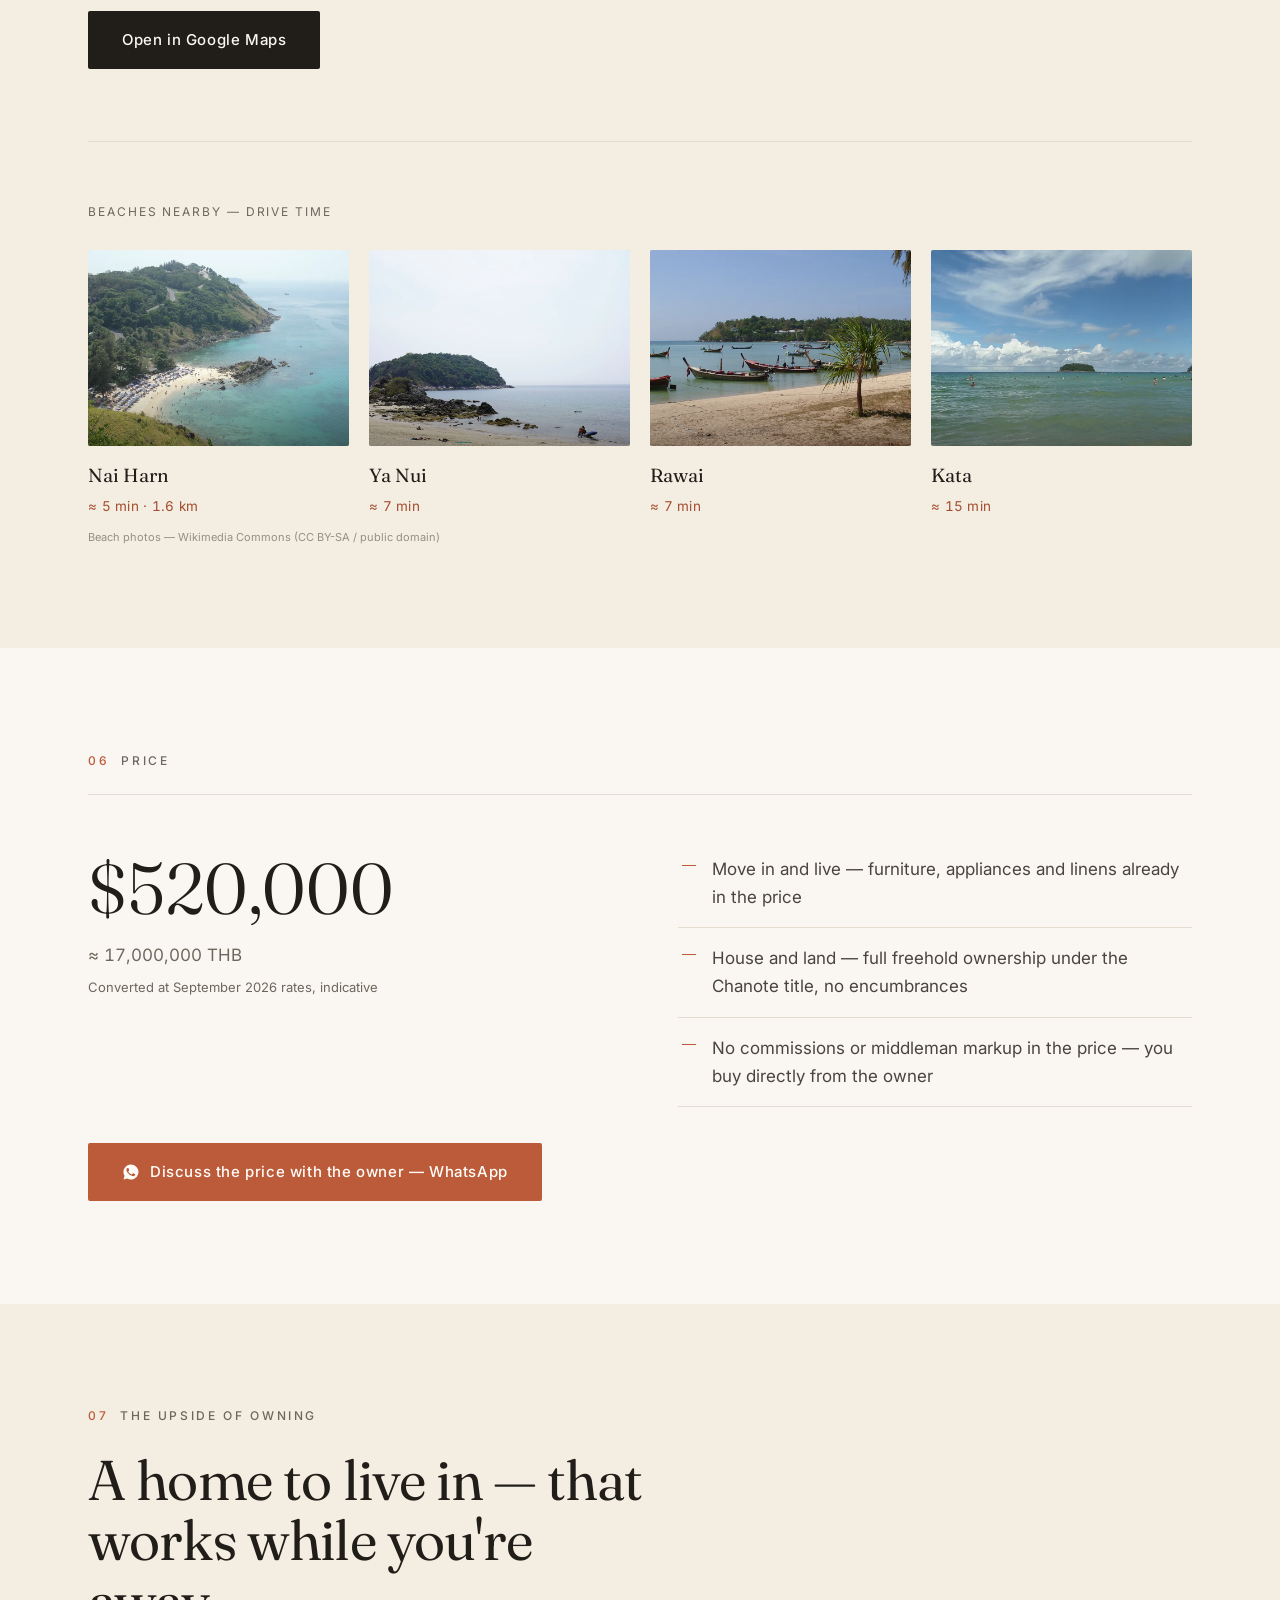
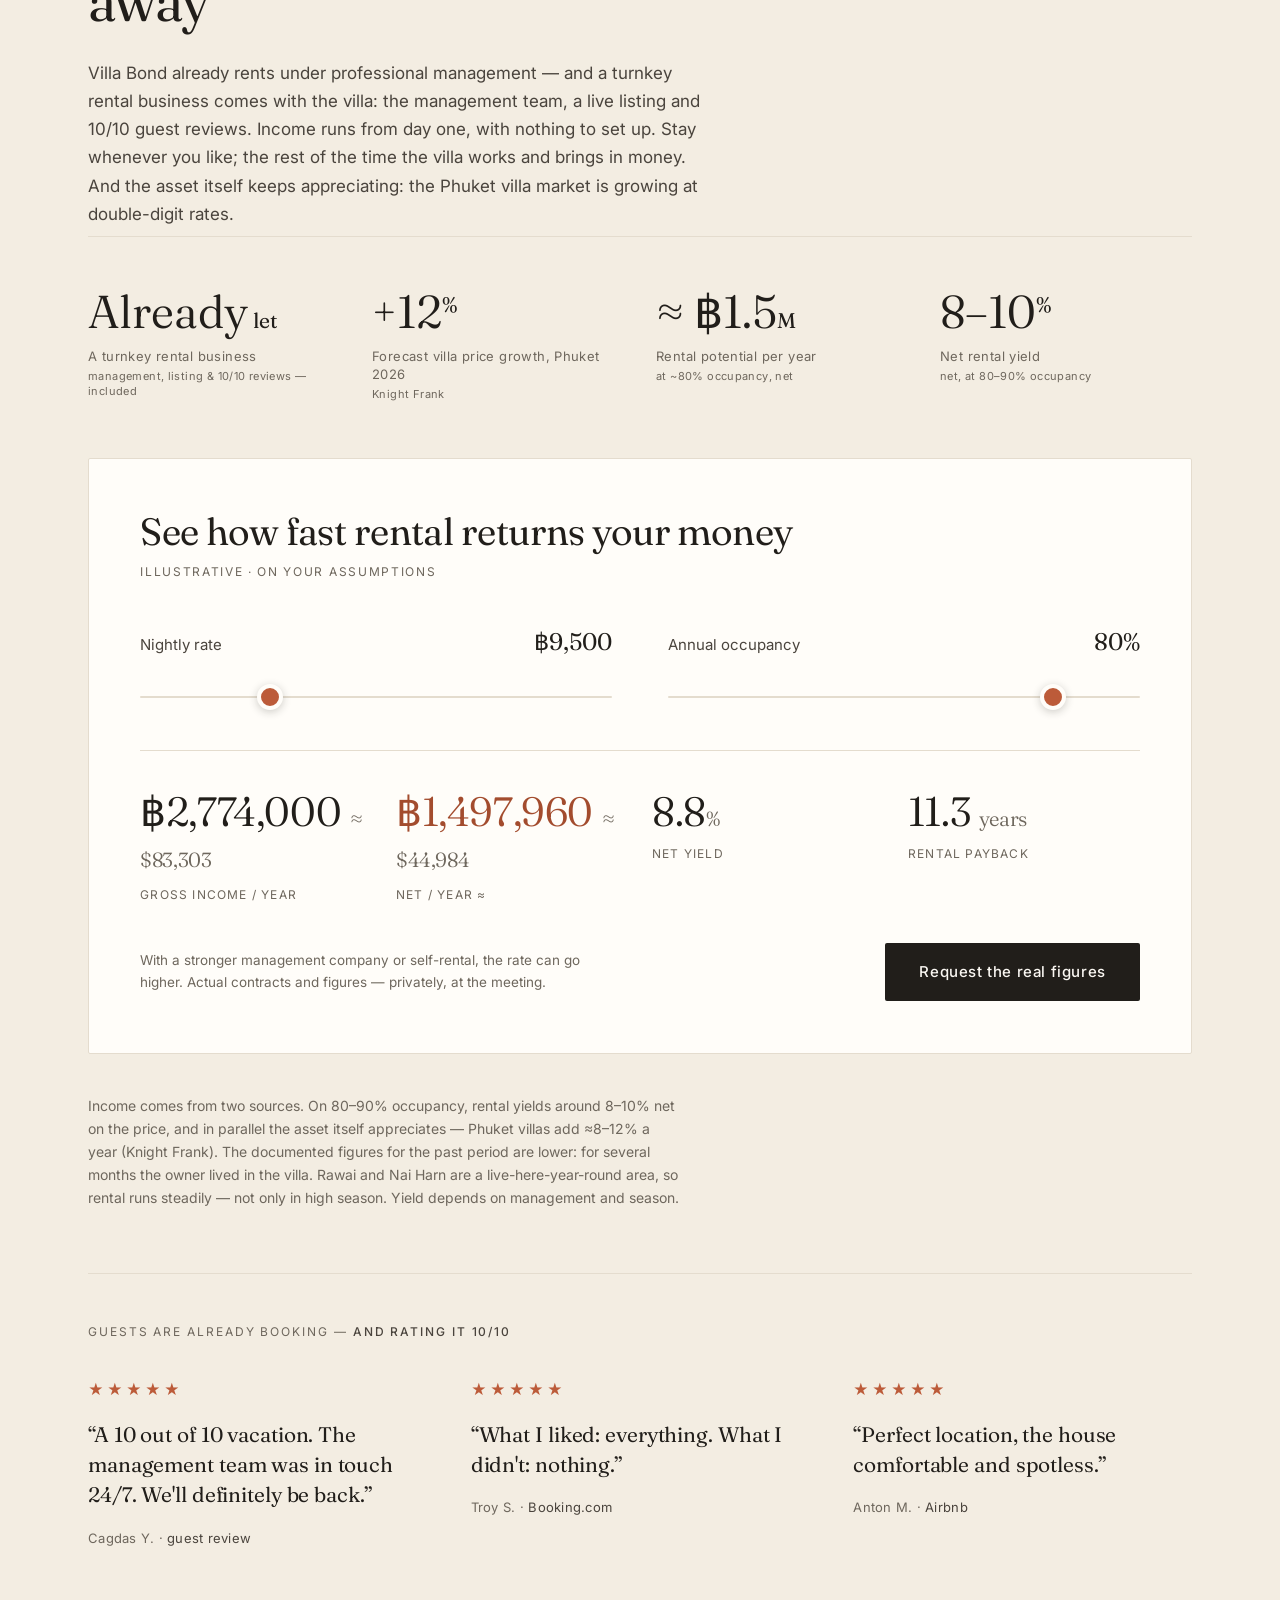
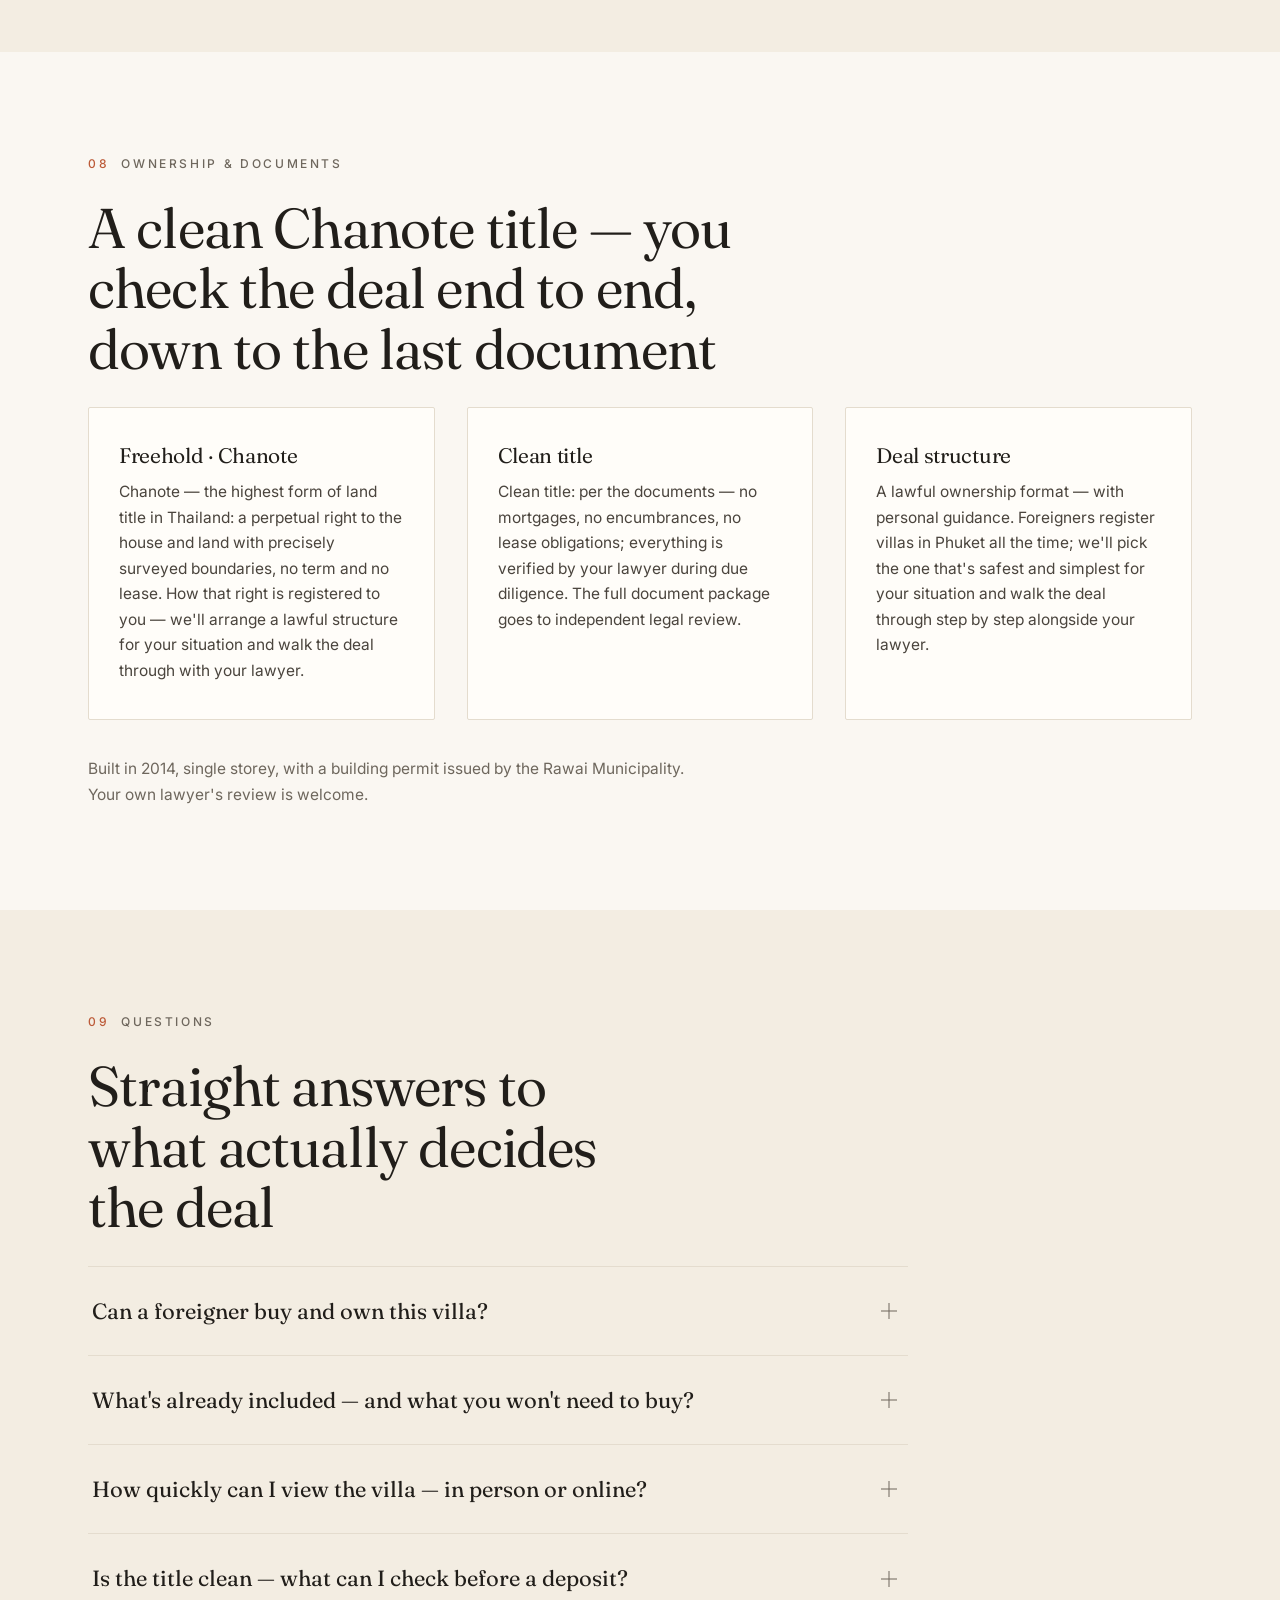
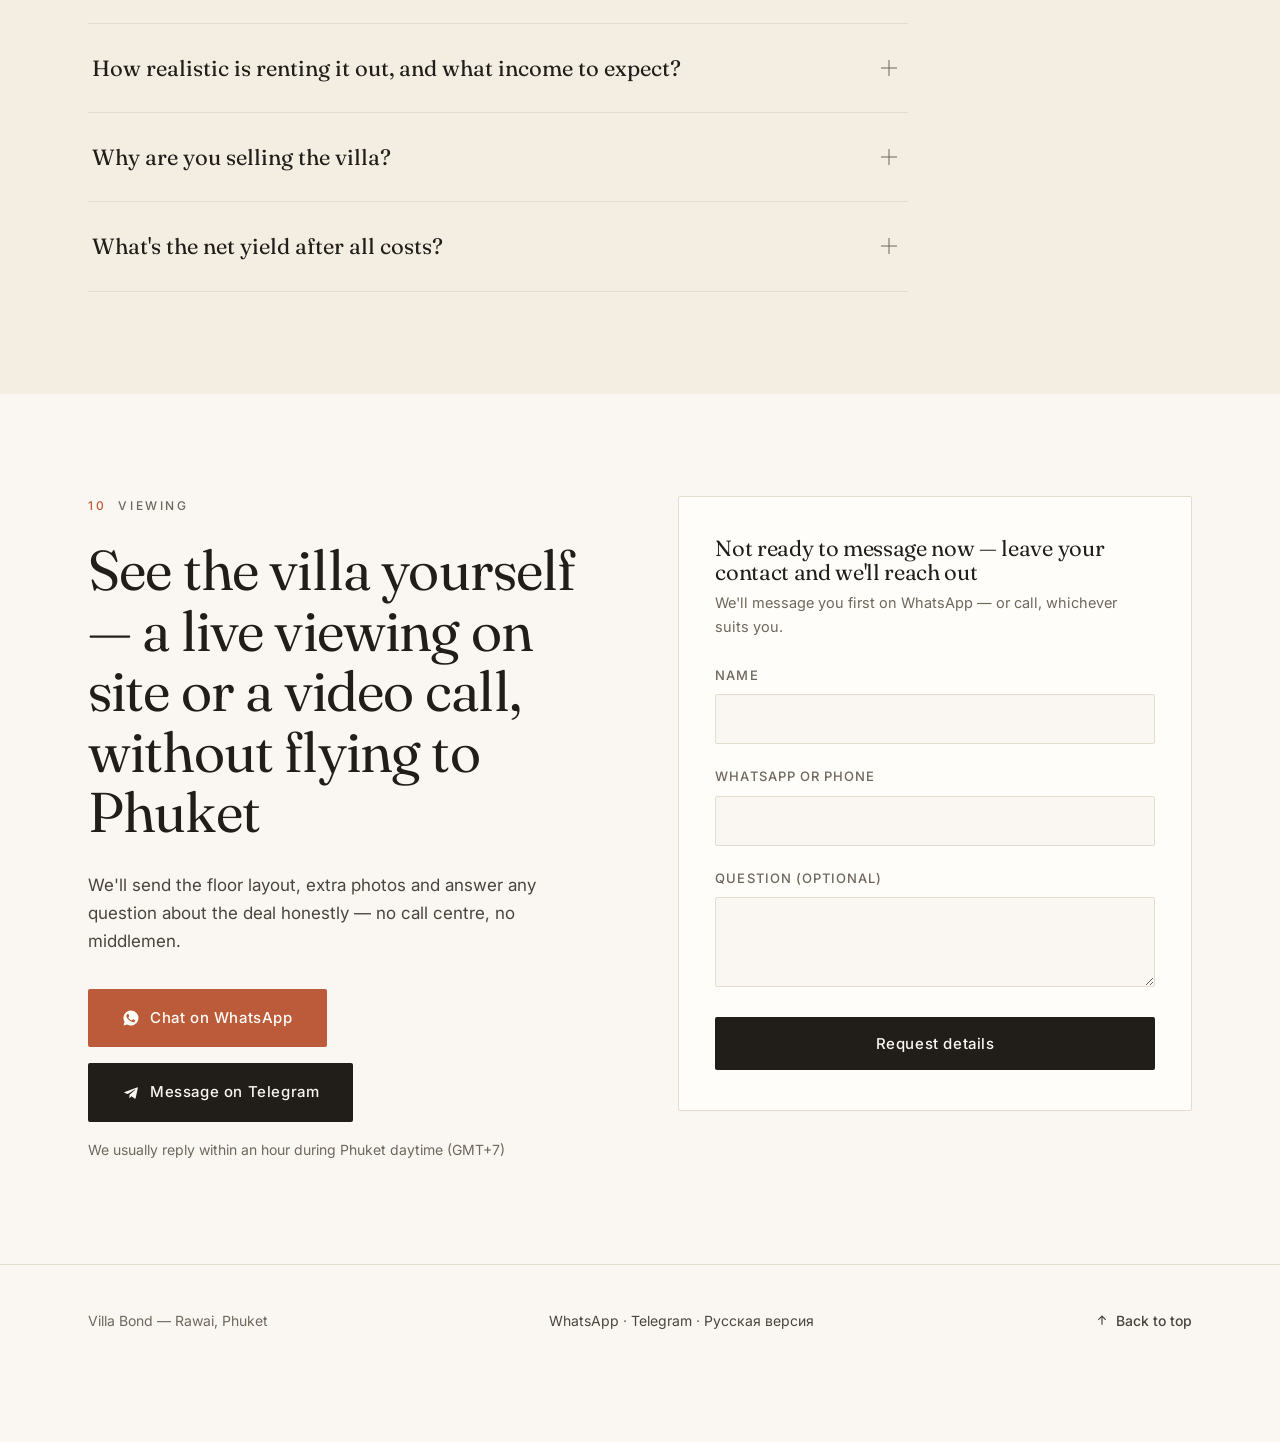
==== commit 7f66483f: "meta: enable Meta Pixel 2826206017574710 + domain verification tag Pixel block was commented out wit" ====
--- a/index.html
+++ b/index.html
@@ -3,6 +3,7 @@
 <head>
   <meta charset="UTF-8">
   <meta name="viewport" content="width=device-width, initial-scale=1.0">
+  <meta name="facebook-domain-verification" content="ewaiqqvw7d4t0vnrb7cz1qlko9mz9b" />
   <meta name="yandex-verification" content="82e3e499fdba7eeb" />
   <title>Villa for Sale in Rawai, Phuket — By Owner | Villa Bond</title>
   <meta name="description" content="3-bedroom pool villa for sale in Rawai, Phuket — freehold (Chanote), direct from owner, 5 min to Nai Harn Beach. Furnished, already let. $520,000 (≈17M THB).">
@@ -95,16 +96,16 @@
   }
   </script>
 
-  <!-- ===== Meta Pixel: uncomment and insert PIXEL_ID before launching ads =====
+  <!-- Meta Pixel (2826206017574710) -->
   <script>
   !function(f,b,e,v,n,t,s){if(f.fbq)return;n=f.fbq=function(){n.callMethod?
   n.callMethod.apply(n,arguments):n.queue.push(arguments)};if(!f._fbq)f._fbq=n;
   n.push=n;n.loaded=!0;n.version='2.0';n.queue=[];t=b.createElement(e);t.async=!0;
   t.src=v;s=b.getElementsByTagName(e)[0];s.parentNode.insertBefore(t,s)}(window,
   document,'script','https://connect.facebook.net/en_US/fbevents.js');
-  fbq('init', 'PIXEL_ID'); fbq('track', 'PageView');
+  fbq('init', '2826206017574710'); fbq('track', 'PageView');
   </script>
-  ===== -->
+  <noscript><img height="1" width="1" style="display:none" src="https://www.facebook.com/tr?id=2826206017574710&ev=PageView&noscript=1"/></noscript>
   <!-- Google tag (GA4) G-WYLB90MZLW -->
   <script async src="https://www.googletagmanager.com/gtag/js?id=G-WYLB90MZLW"></script>
   <script>window.dataLayer=window.dataLayer||[];function gtag(){dataLayer.push(arguments);}gtag('js',new Date());gtag('config','G-WYLB90MZLW');</script>
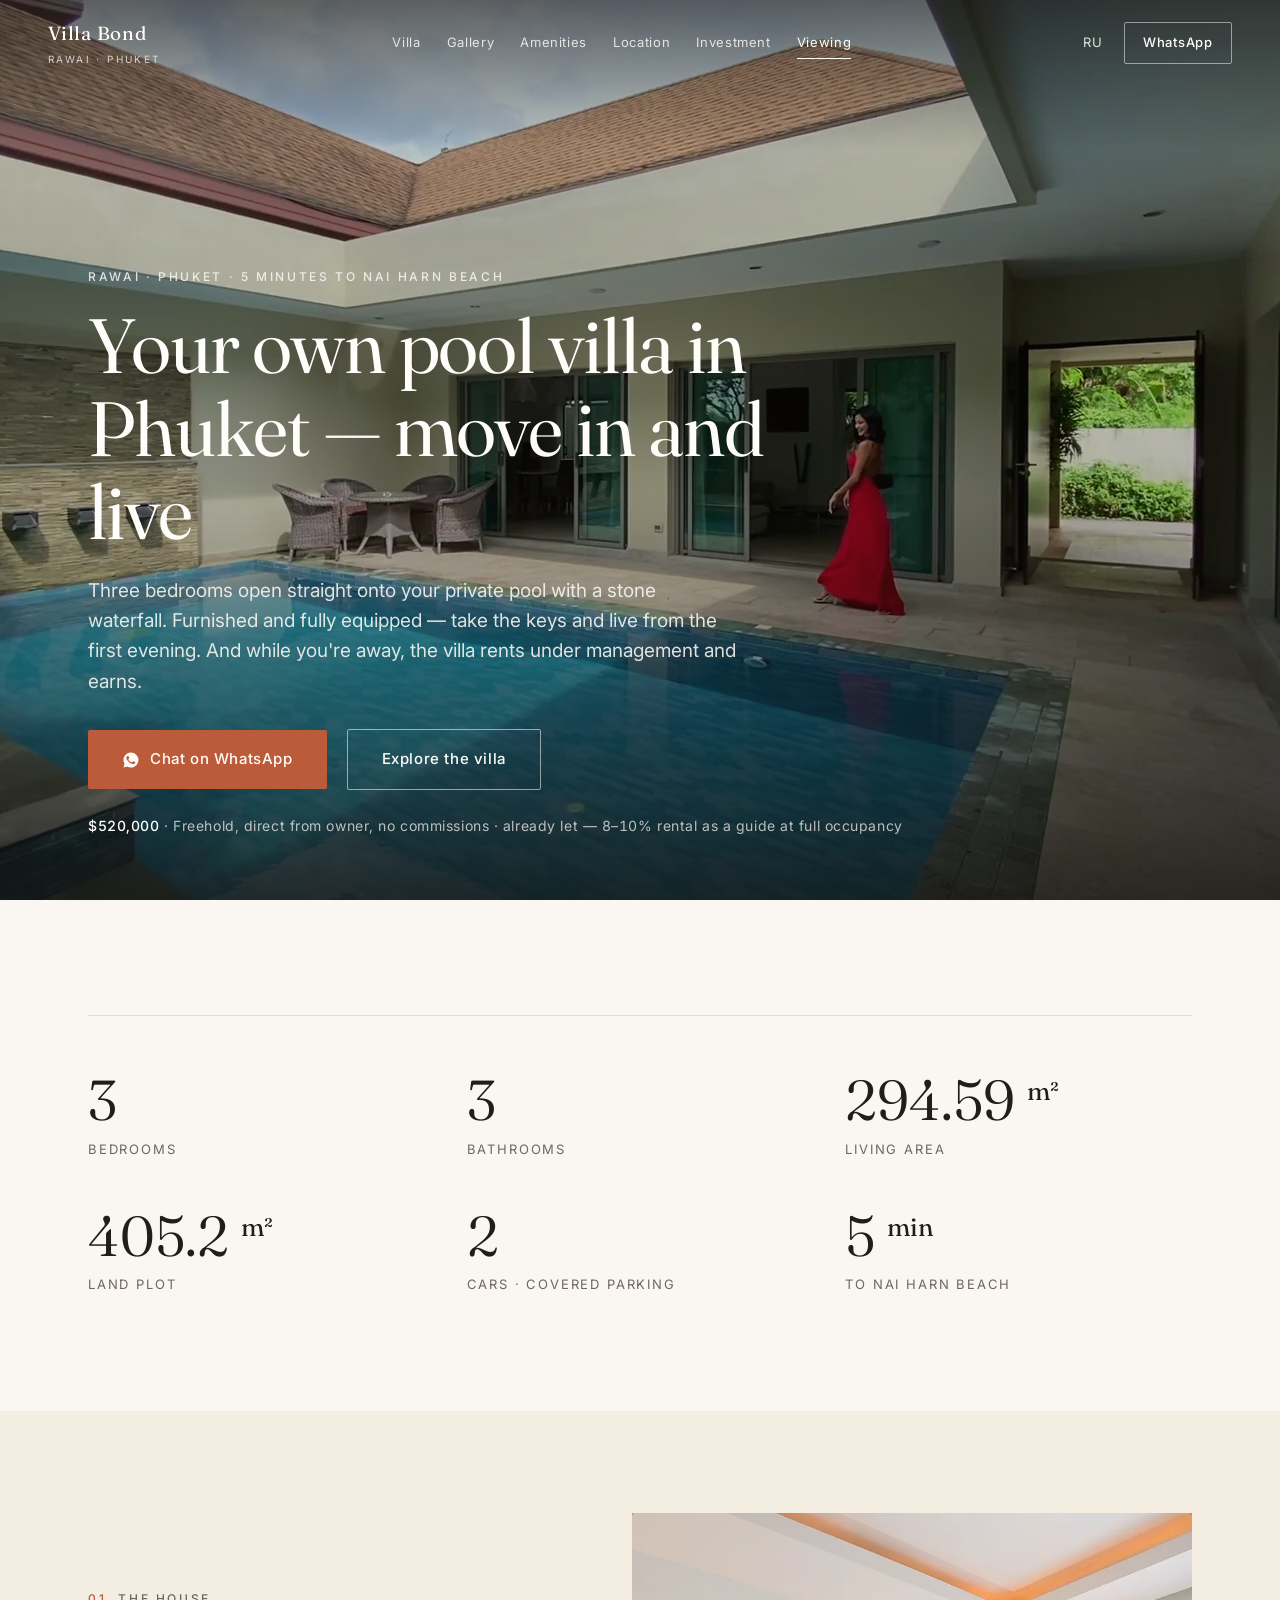
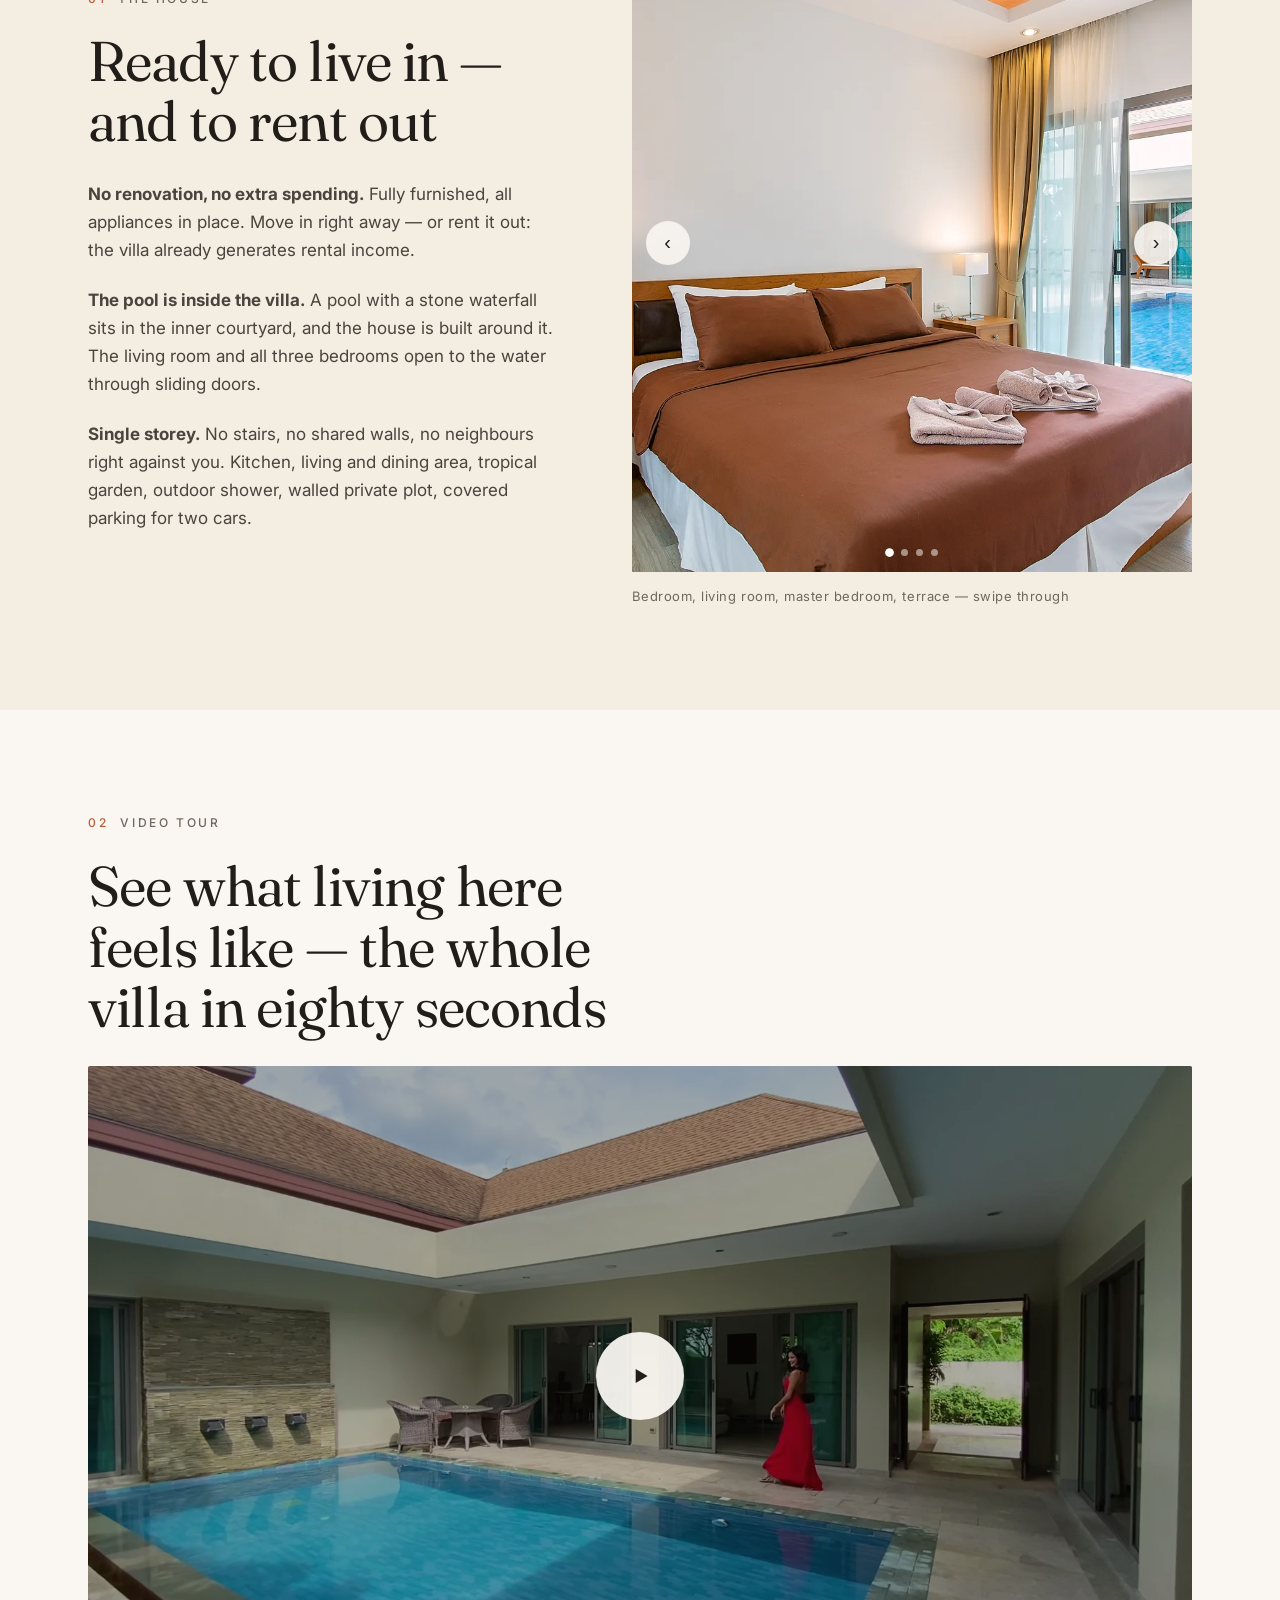
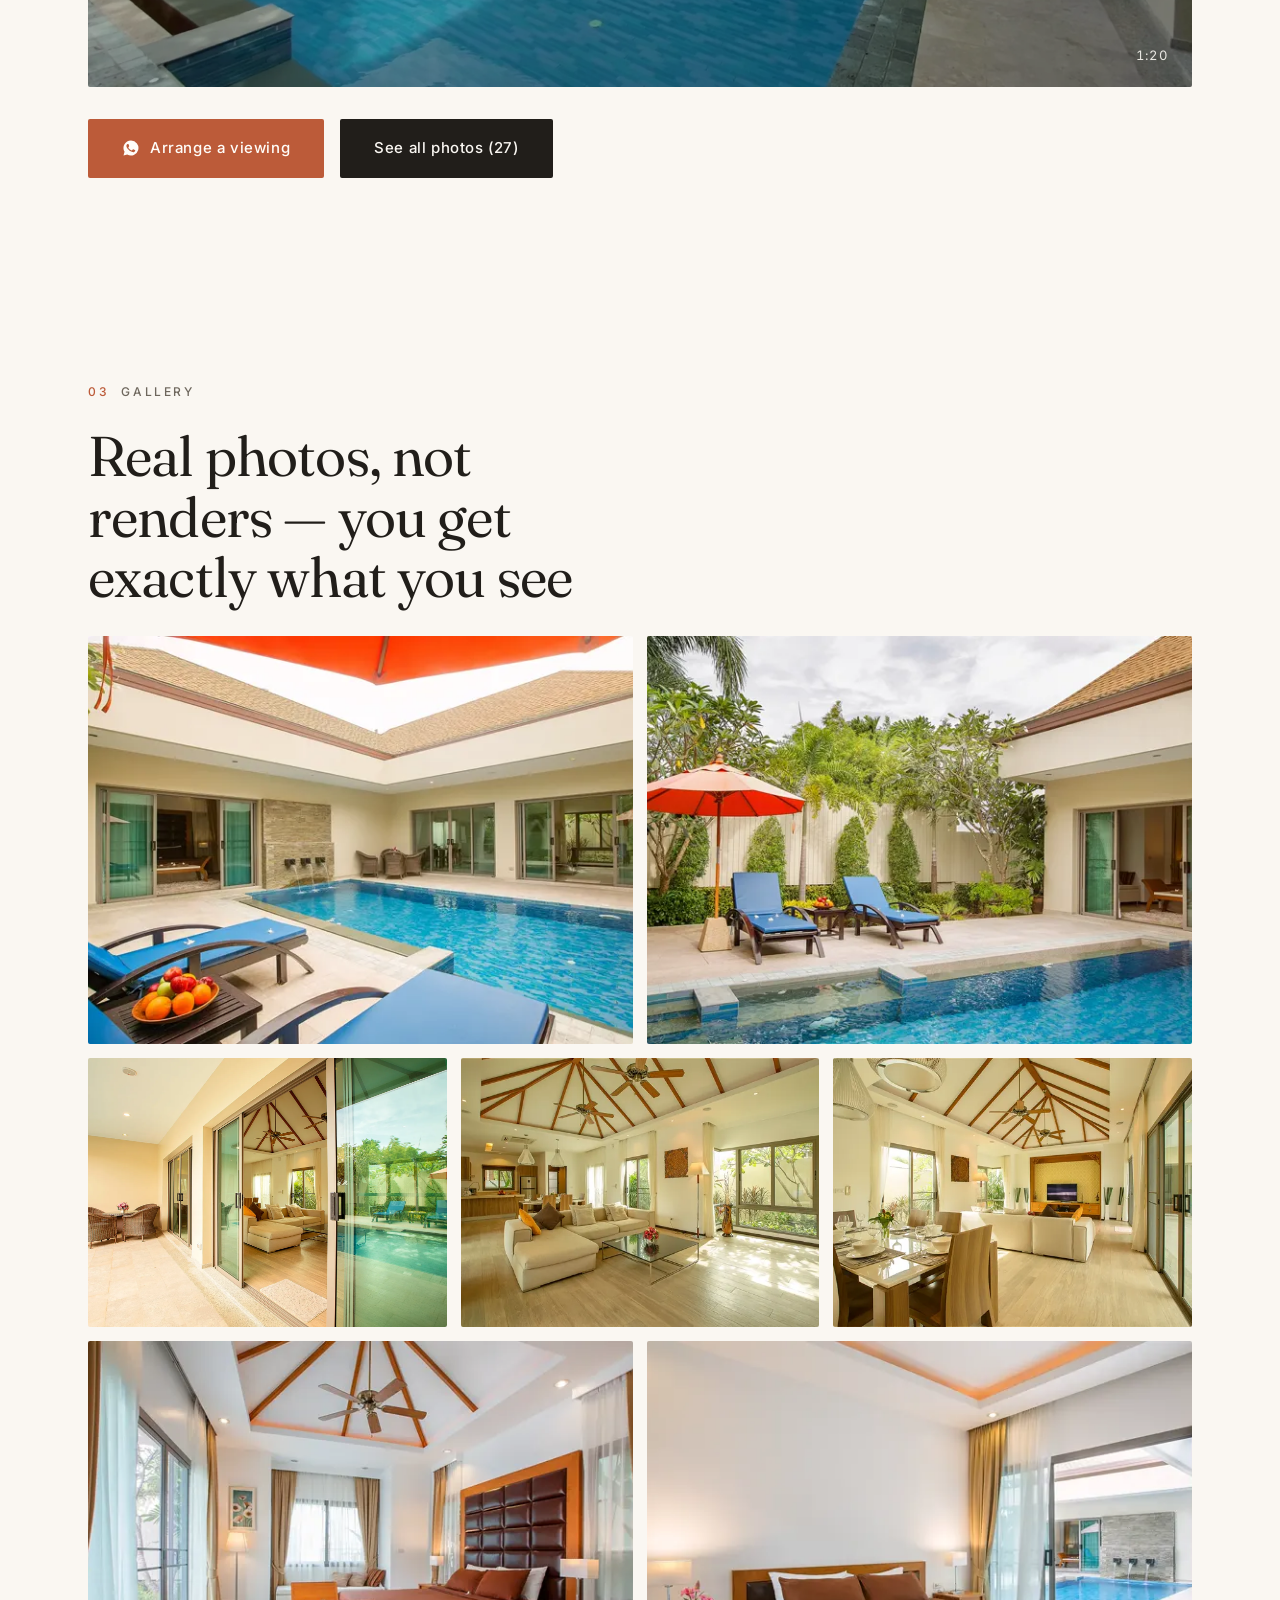
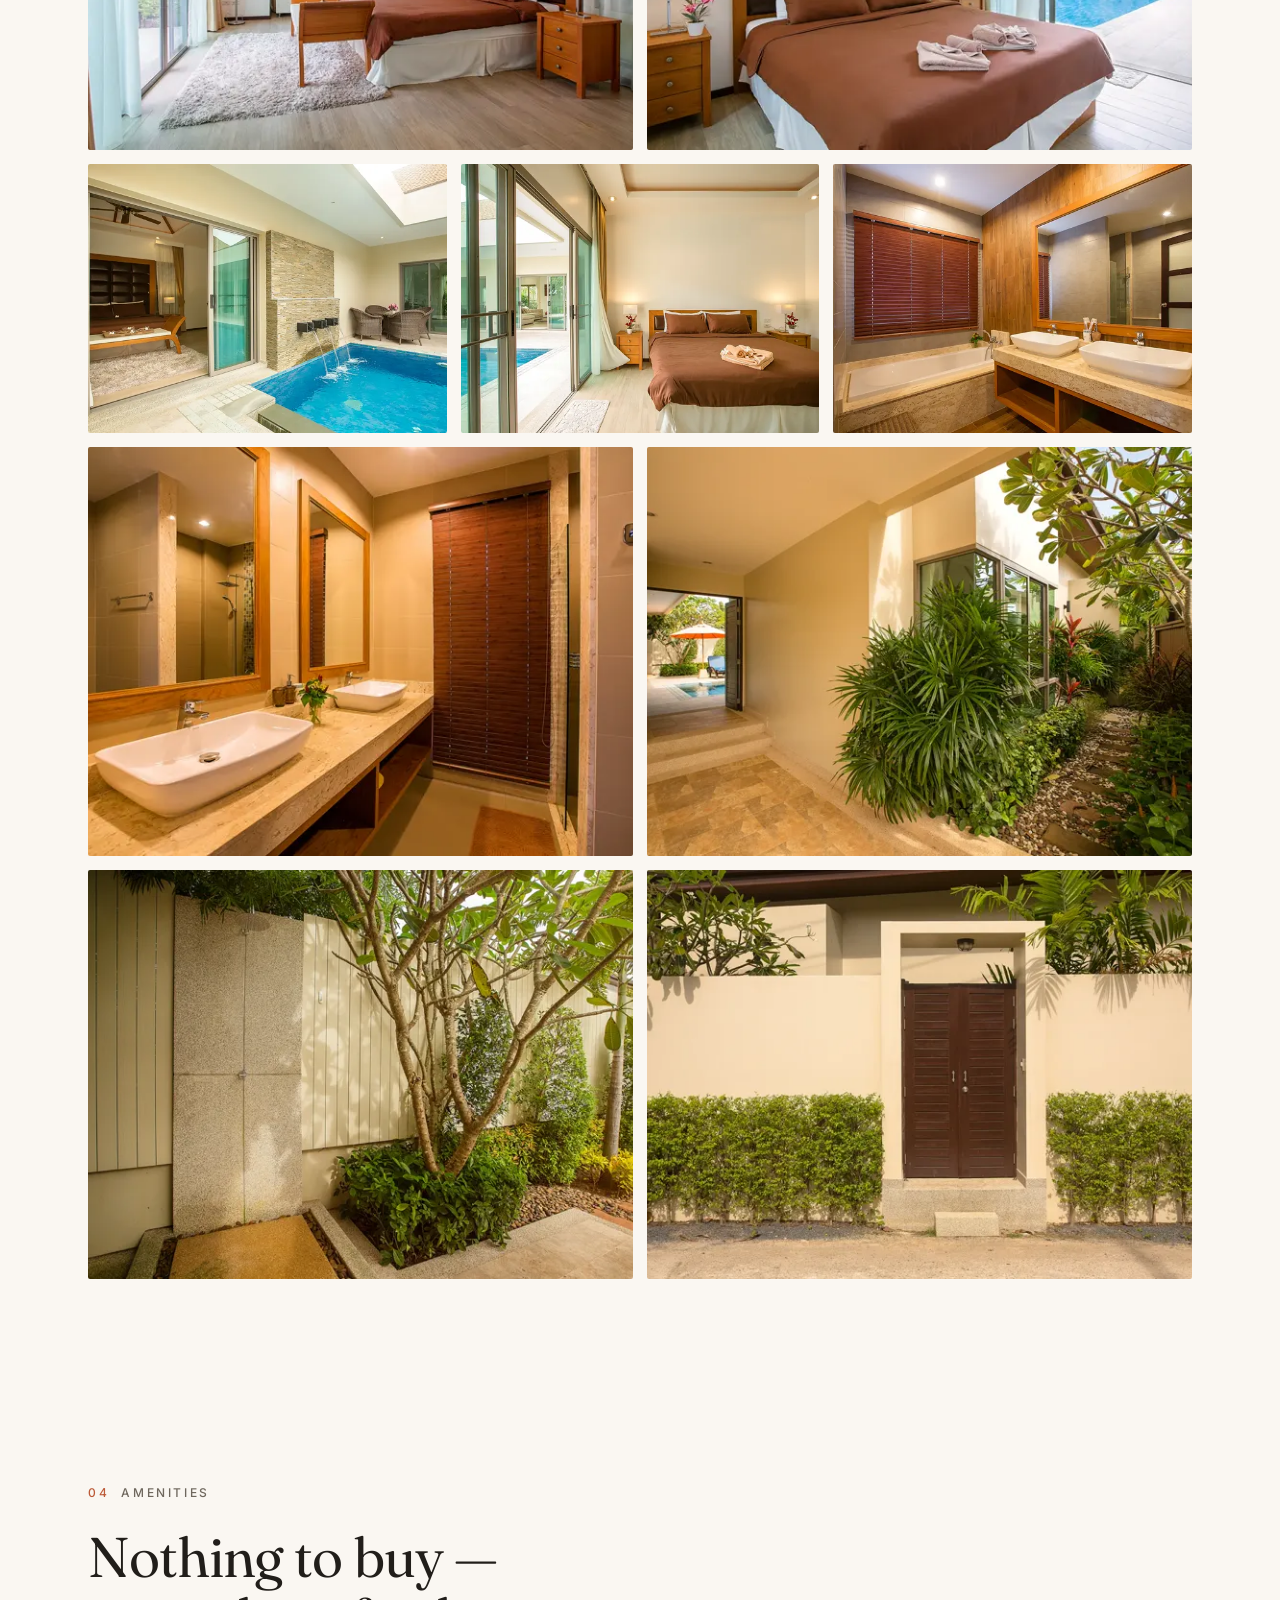
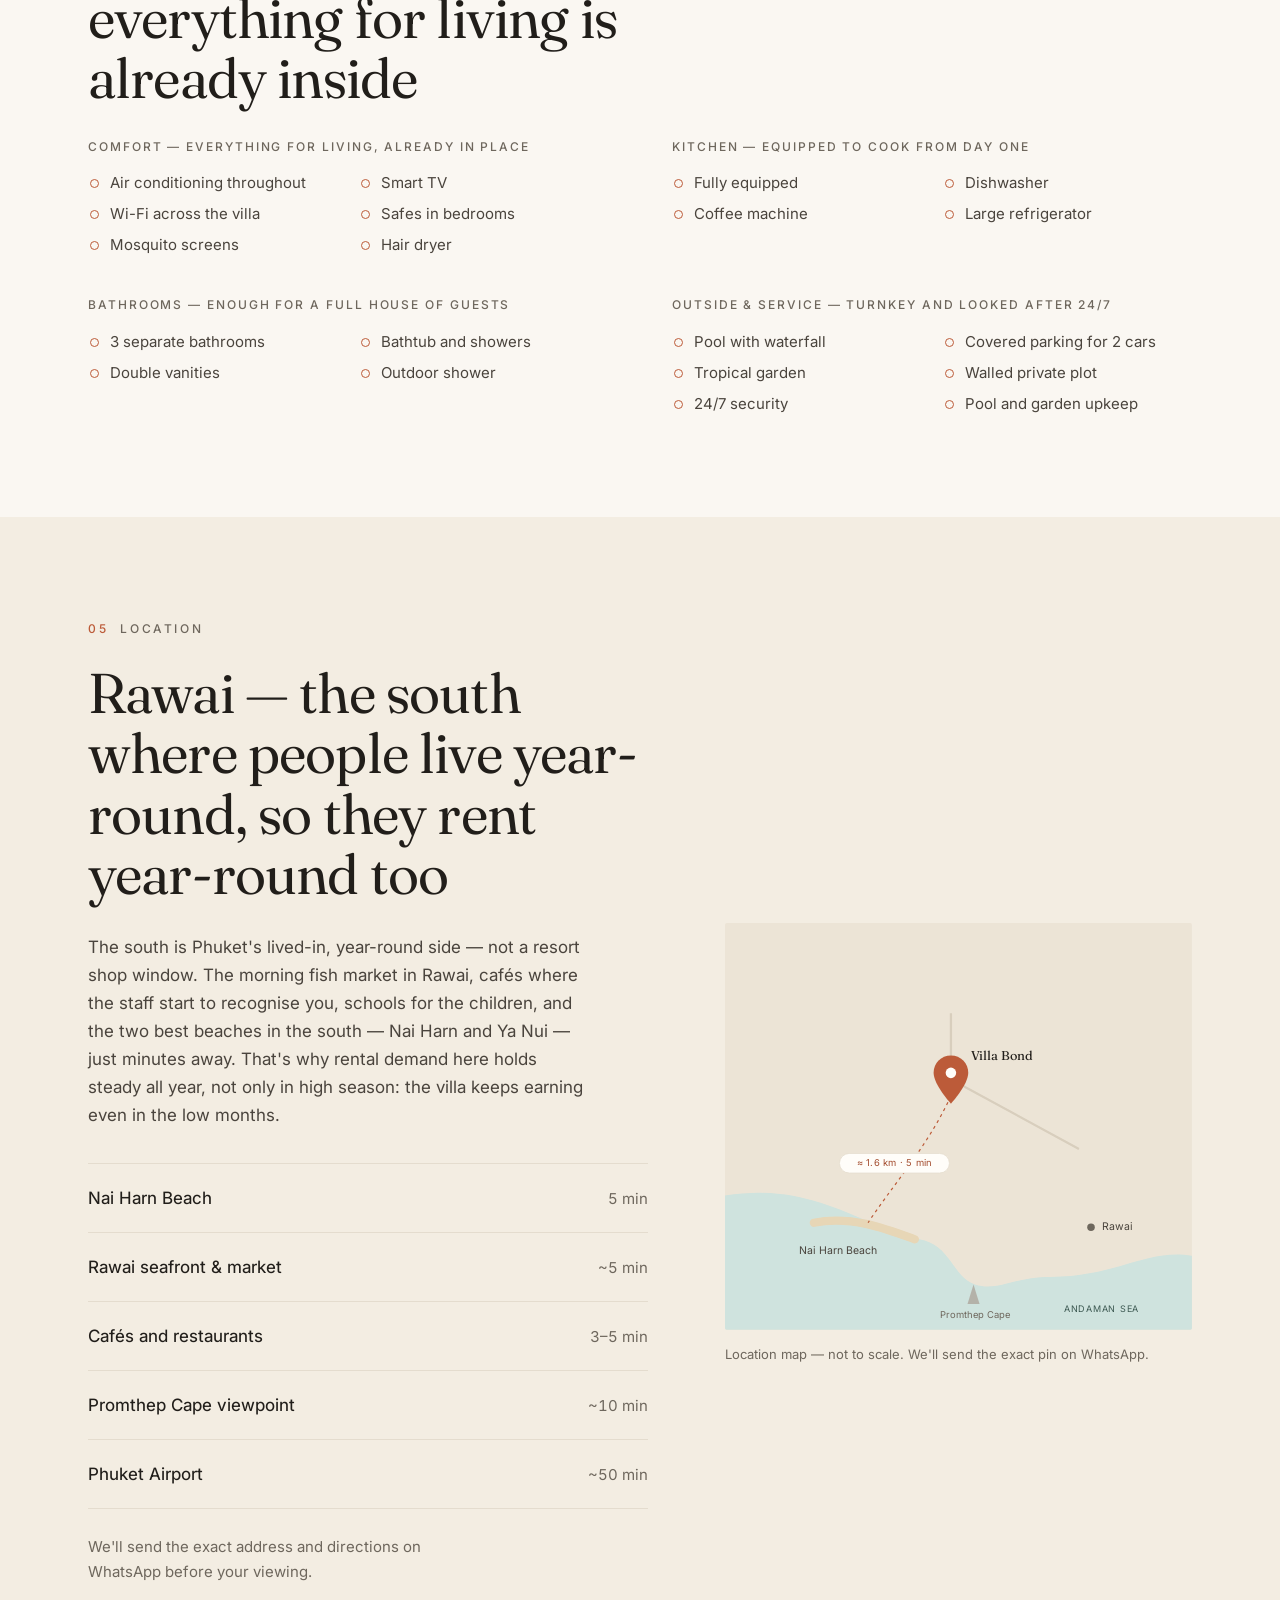
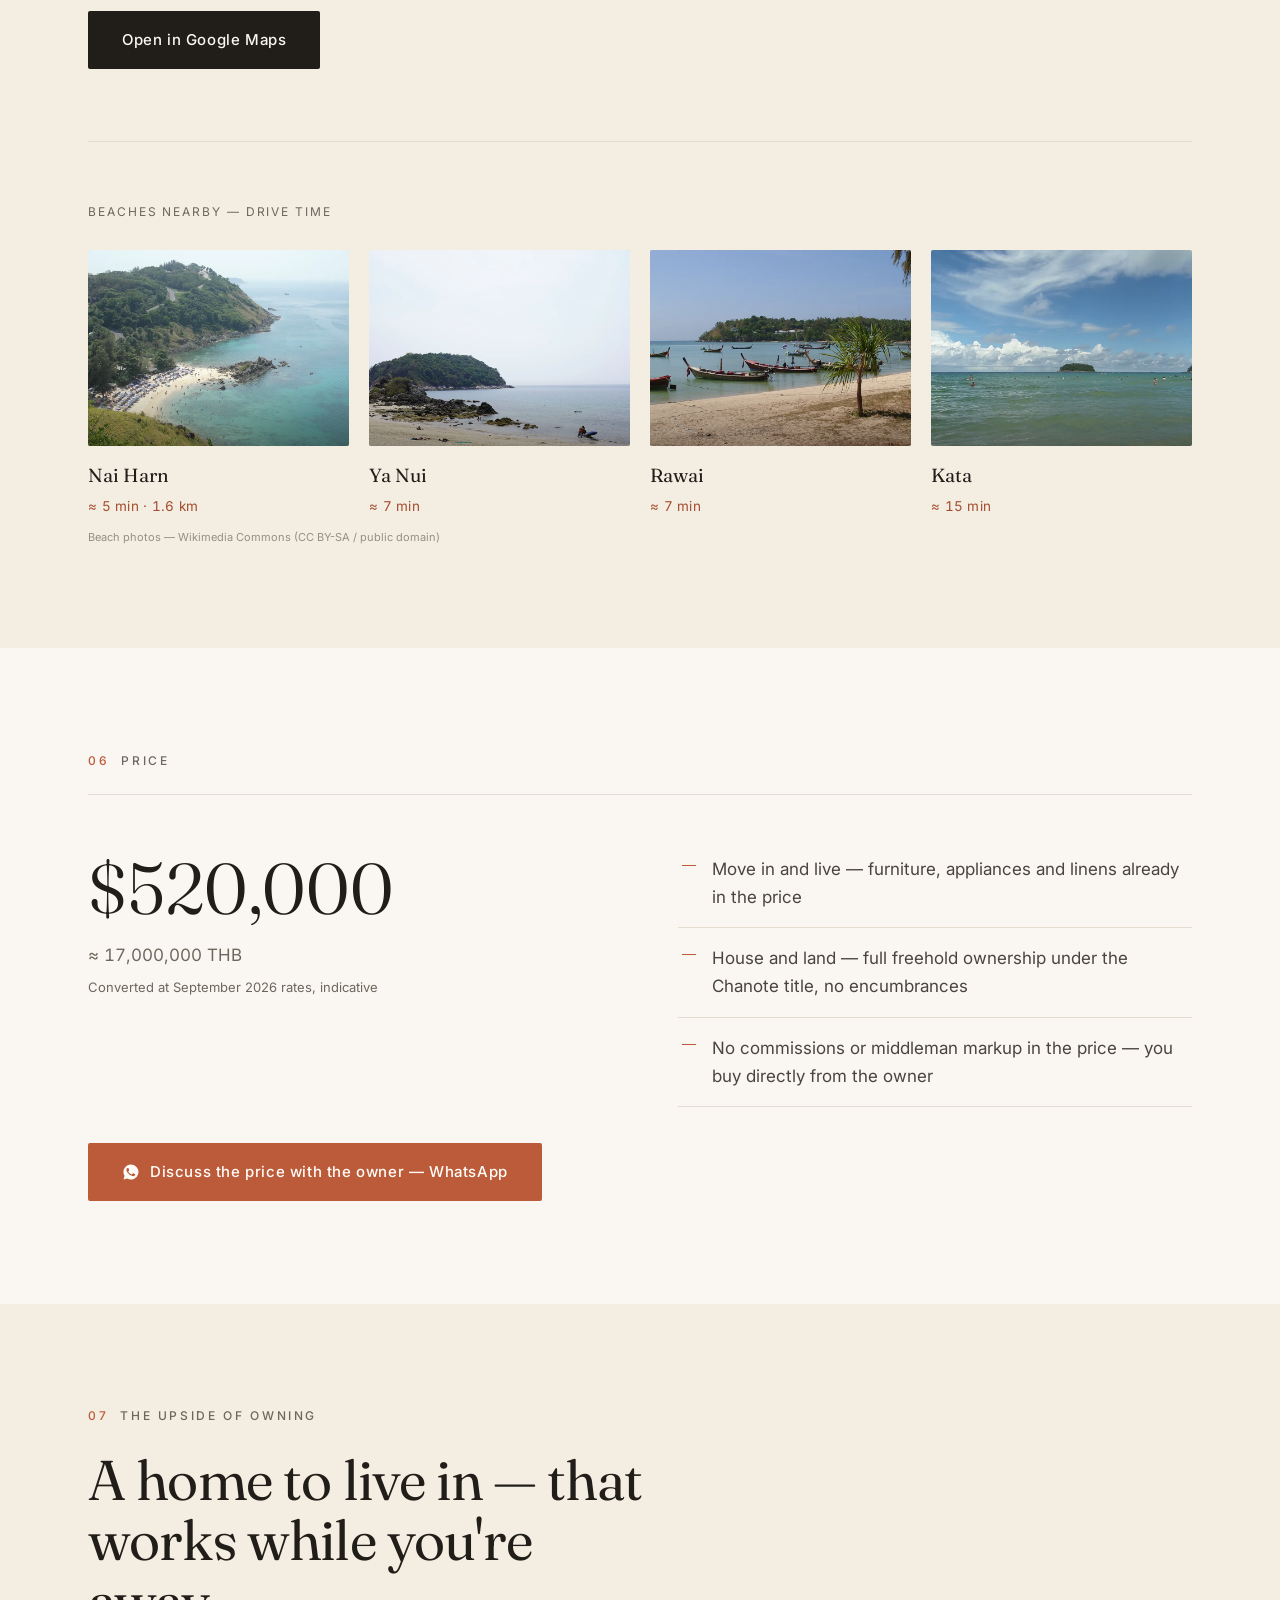
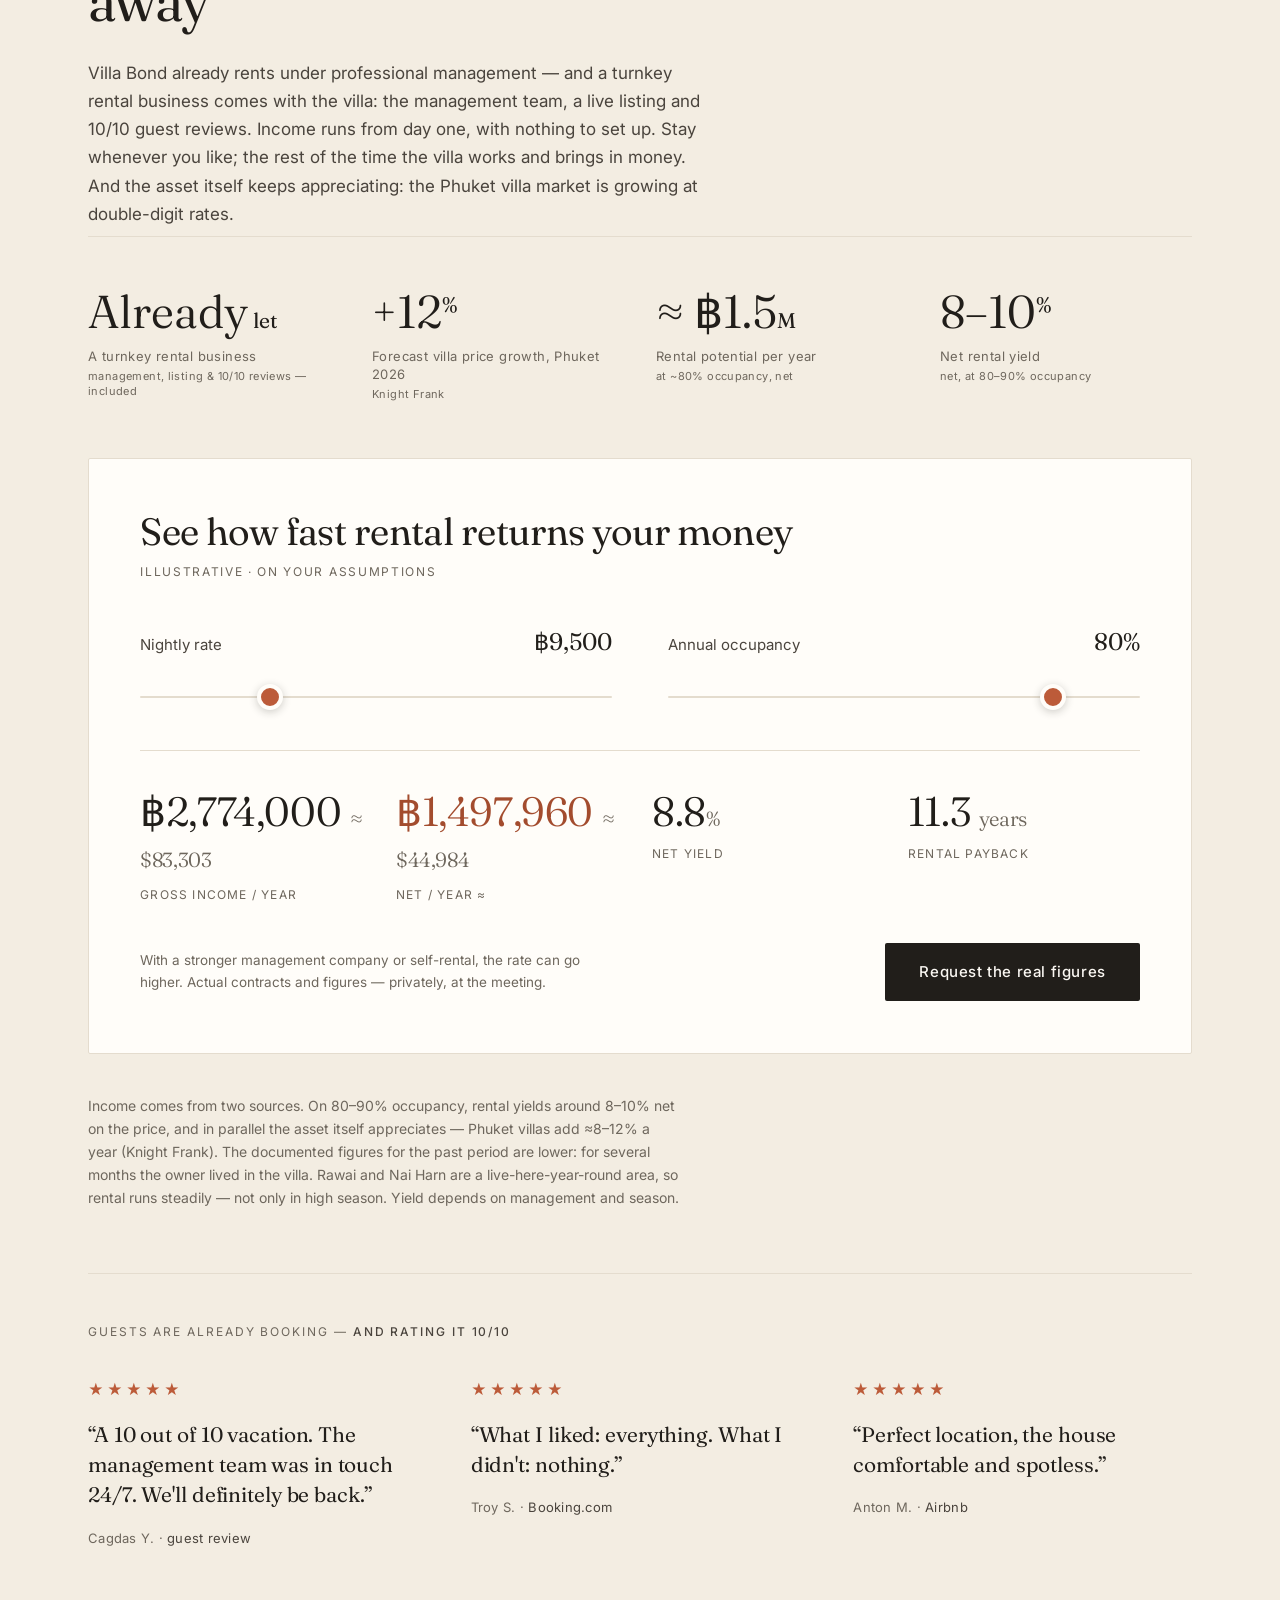
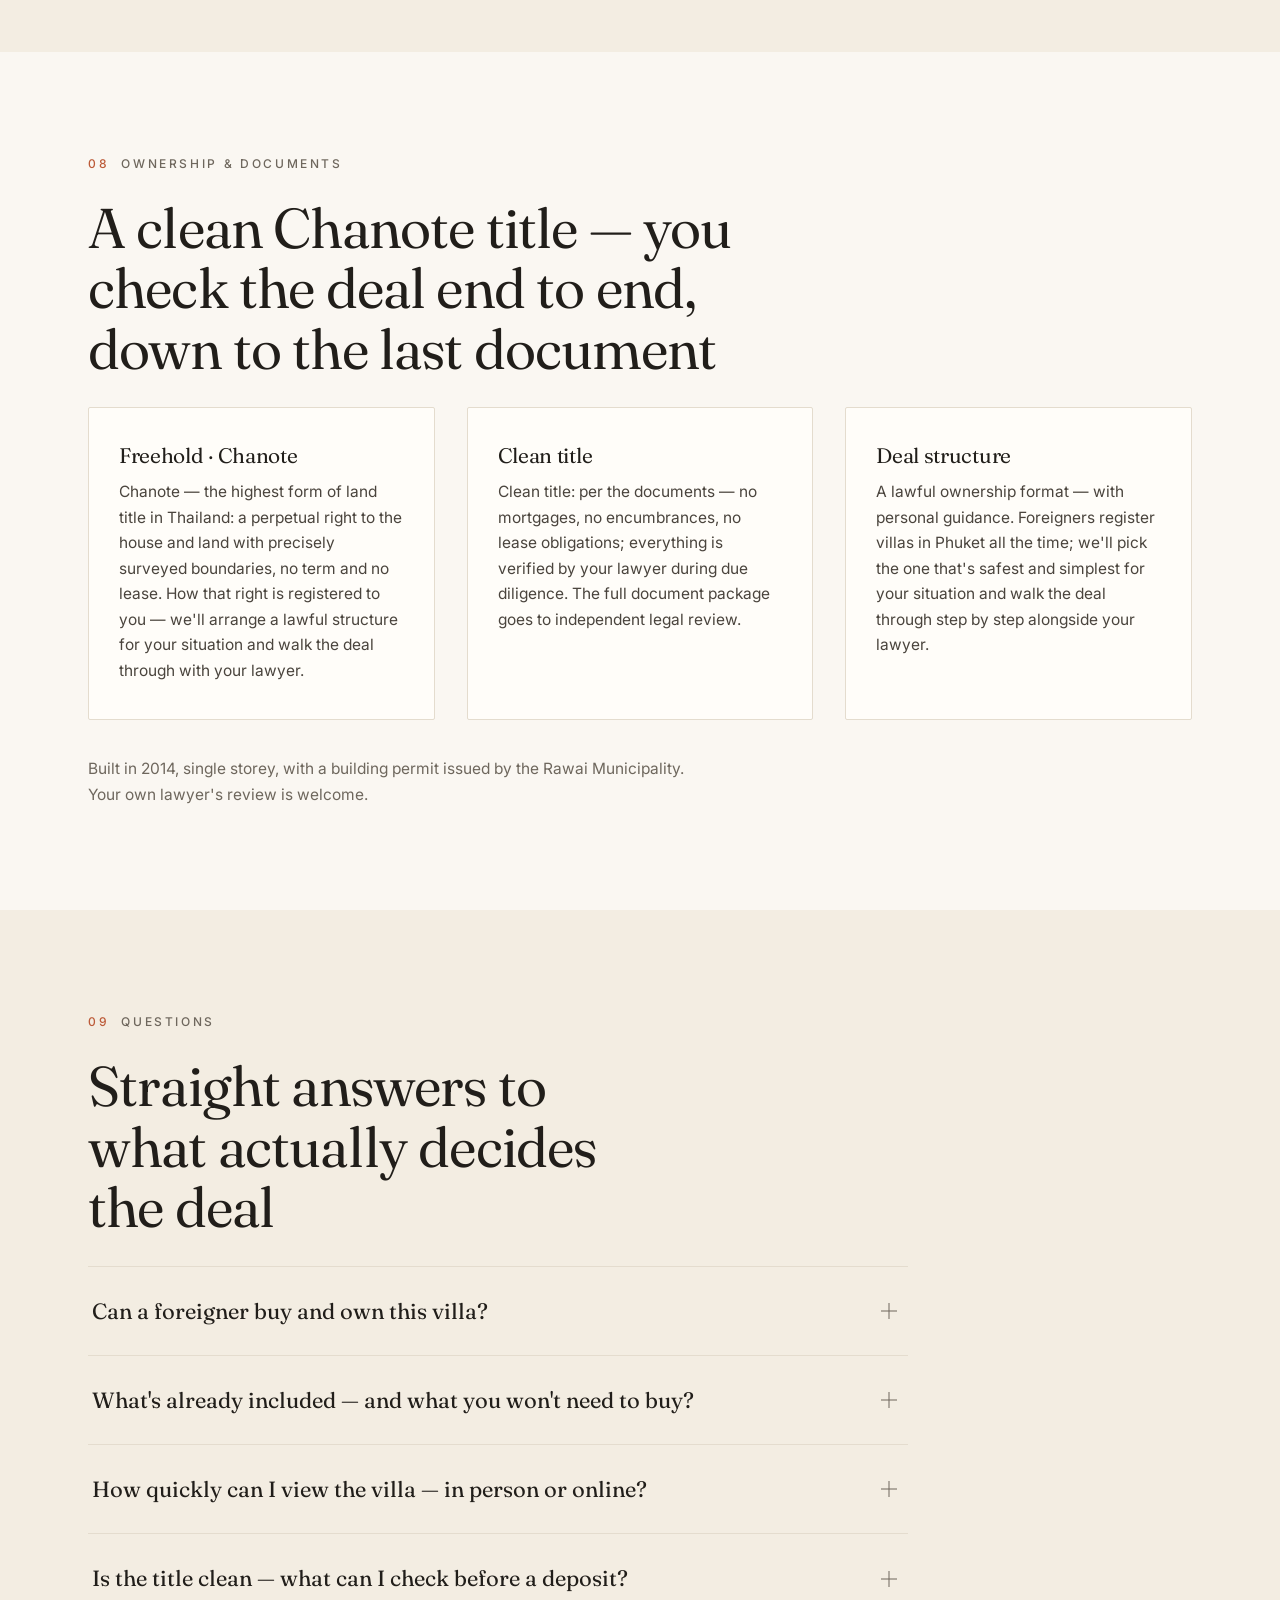
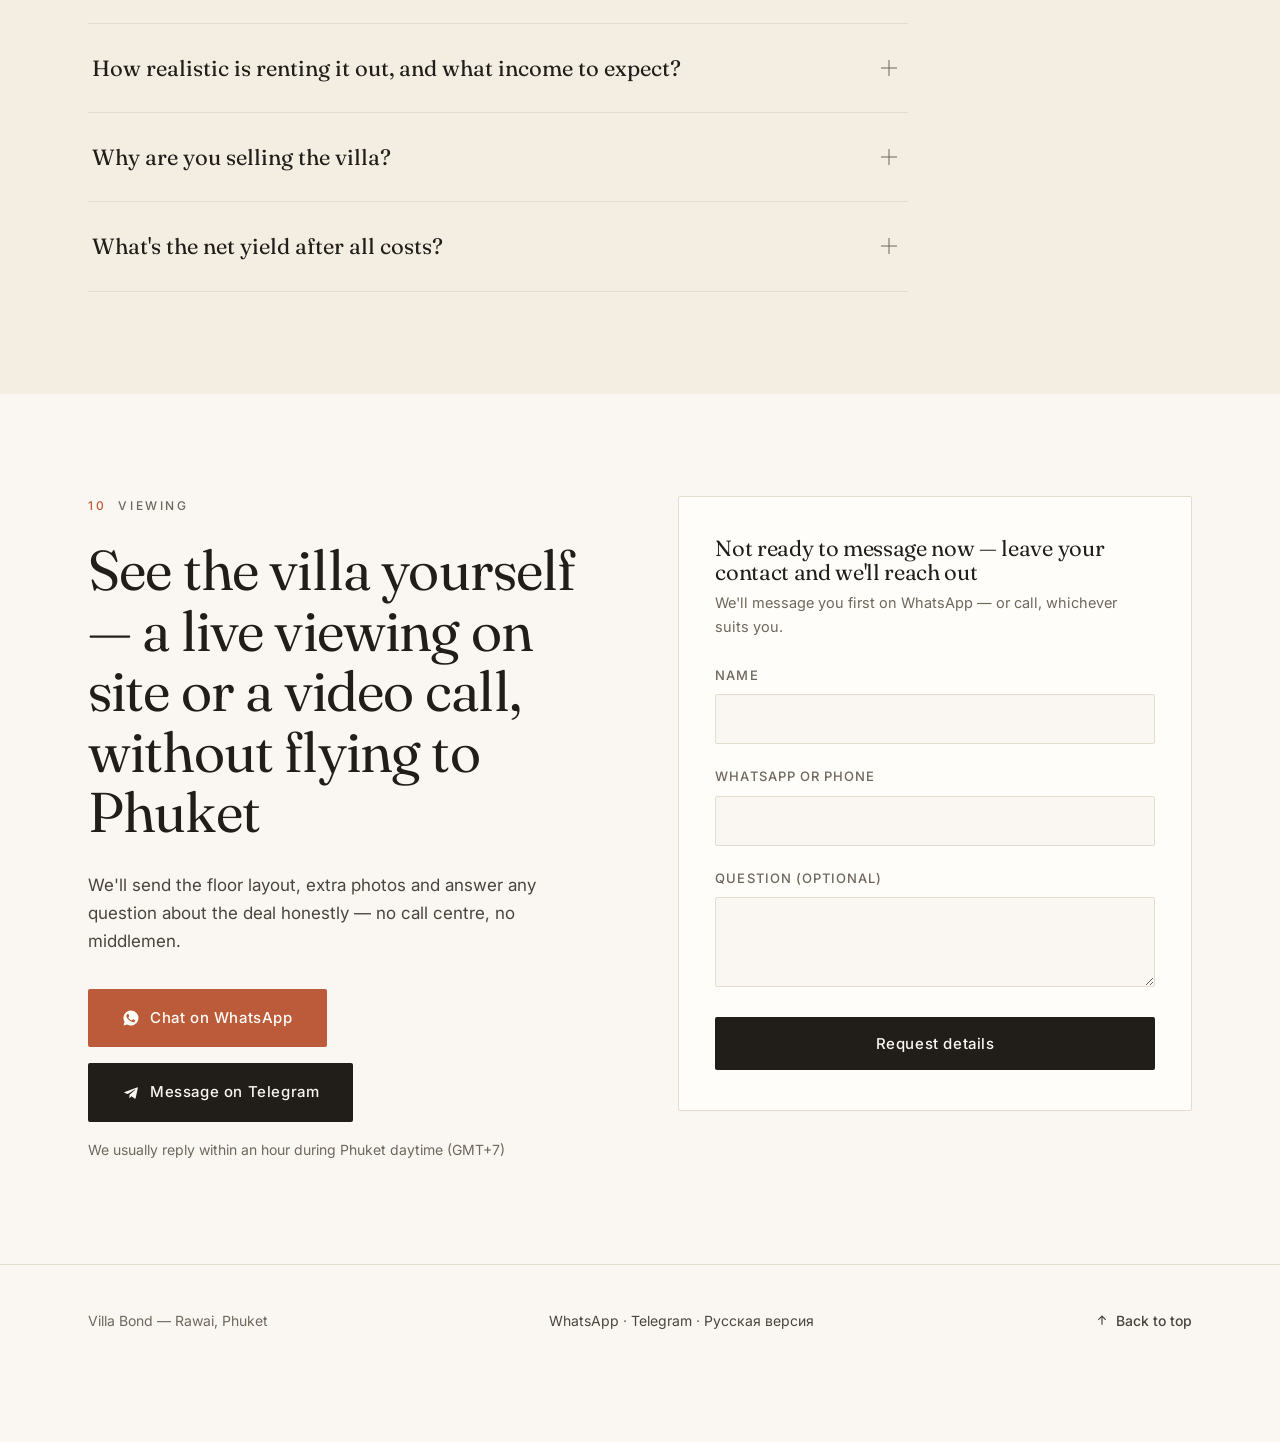
==== commit 4510d877: "form: block direct-POST bots (re-enable FormSubmit captcha, add 4s time-trap) A bot posted straight " ====
--- a/index.html
+++ b/index.html
@@ -564,7 +564,6 @@
         <p class="sub">We'll message you first on WhatsApp — or call, whichever suits you.</p>
         <form action="https://formsubmit.co/02e9a85a1f893f216bf2fc1fc7c74fa6" method="POST">
           <input type="hidden" name="_subject" value="Enquiry from Villa Bond website (EN)">
-          <input type="hidden" name="_captcha" value="false">
           <input type="hidden" name="_next" value="">
           <input type="text" name="_honey" style="display:none" tabindex="-1" autocomplete="off" aria-hidden="true">
           <label for="f-name">Name</label>
@@ -610,6 +609,6 @@
   <span class="lb-count num"></span>
 </div>
 
-<script src="assets/script.js?v=15" defer></script>
+<script src="assets/script.js?v=16" defer></script>
 </body>
 </html>
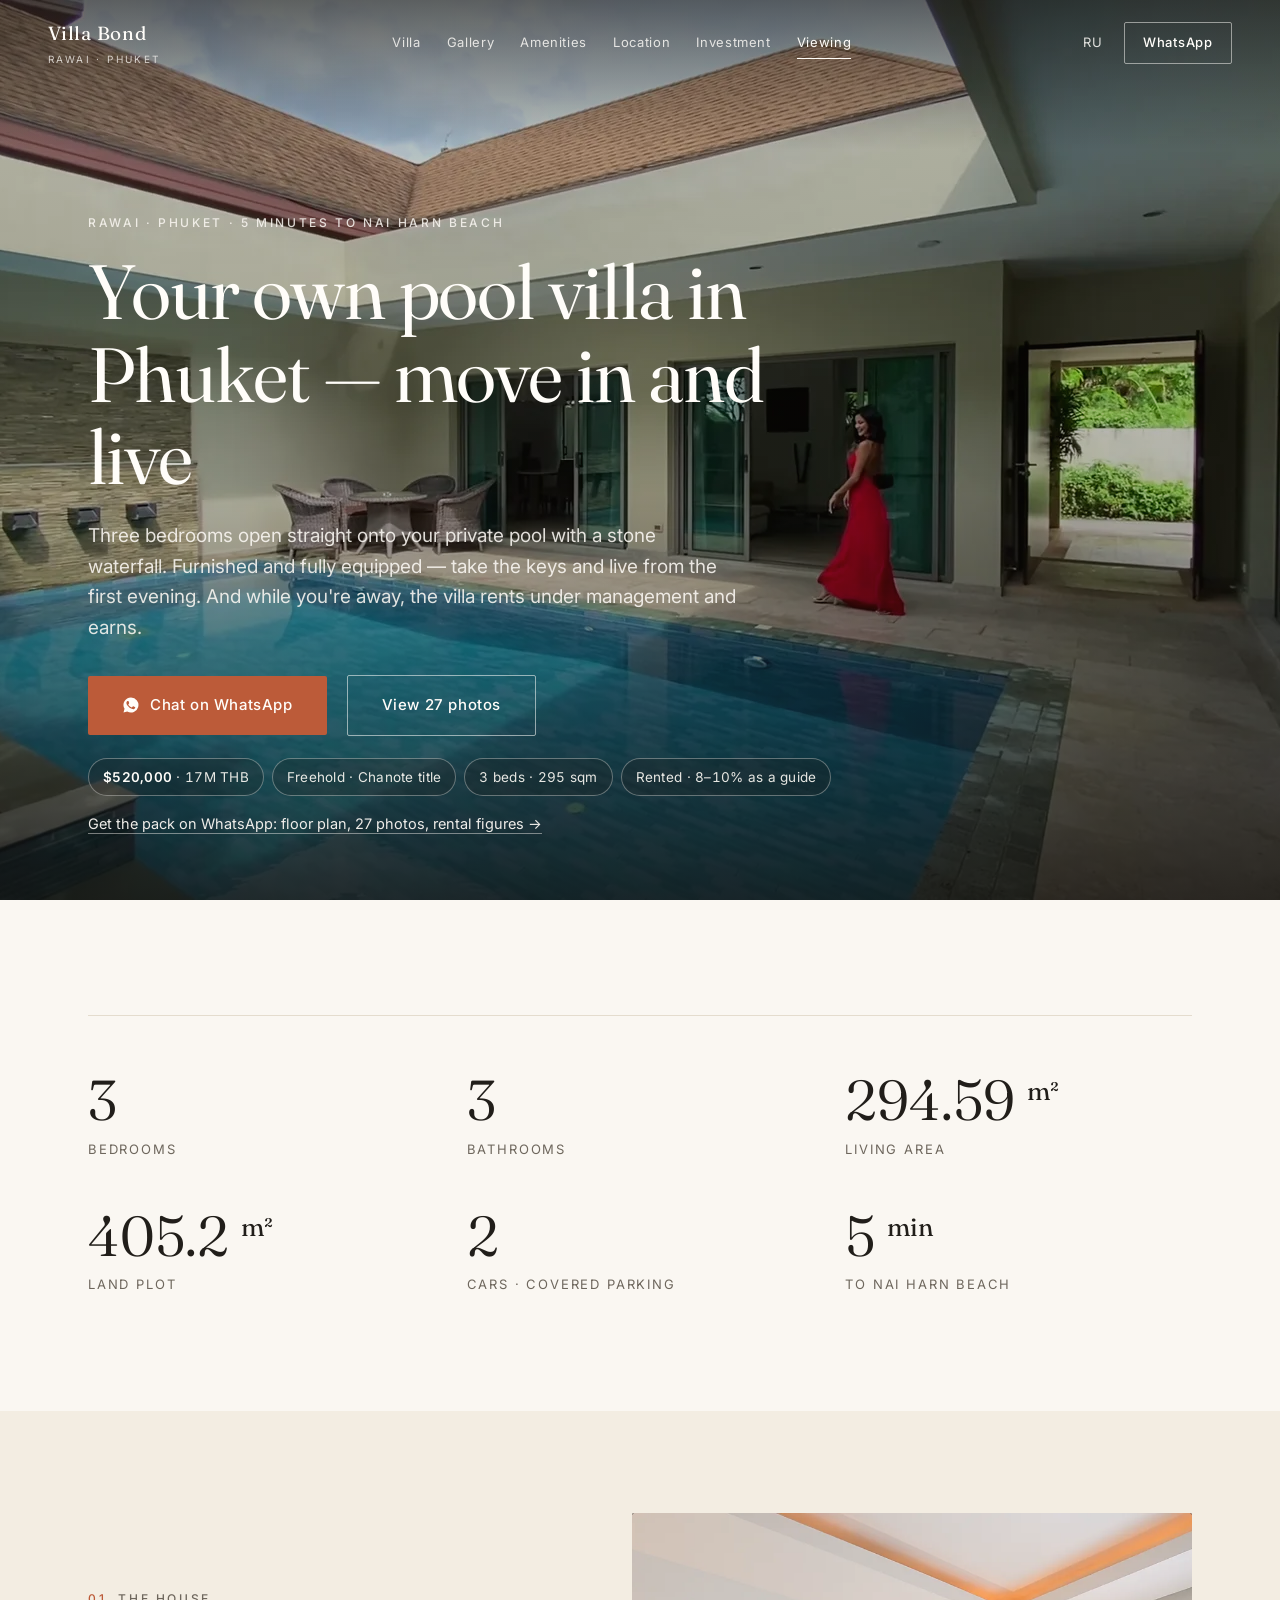
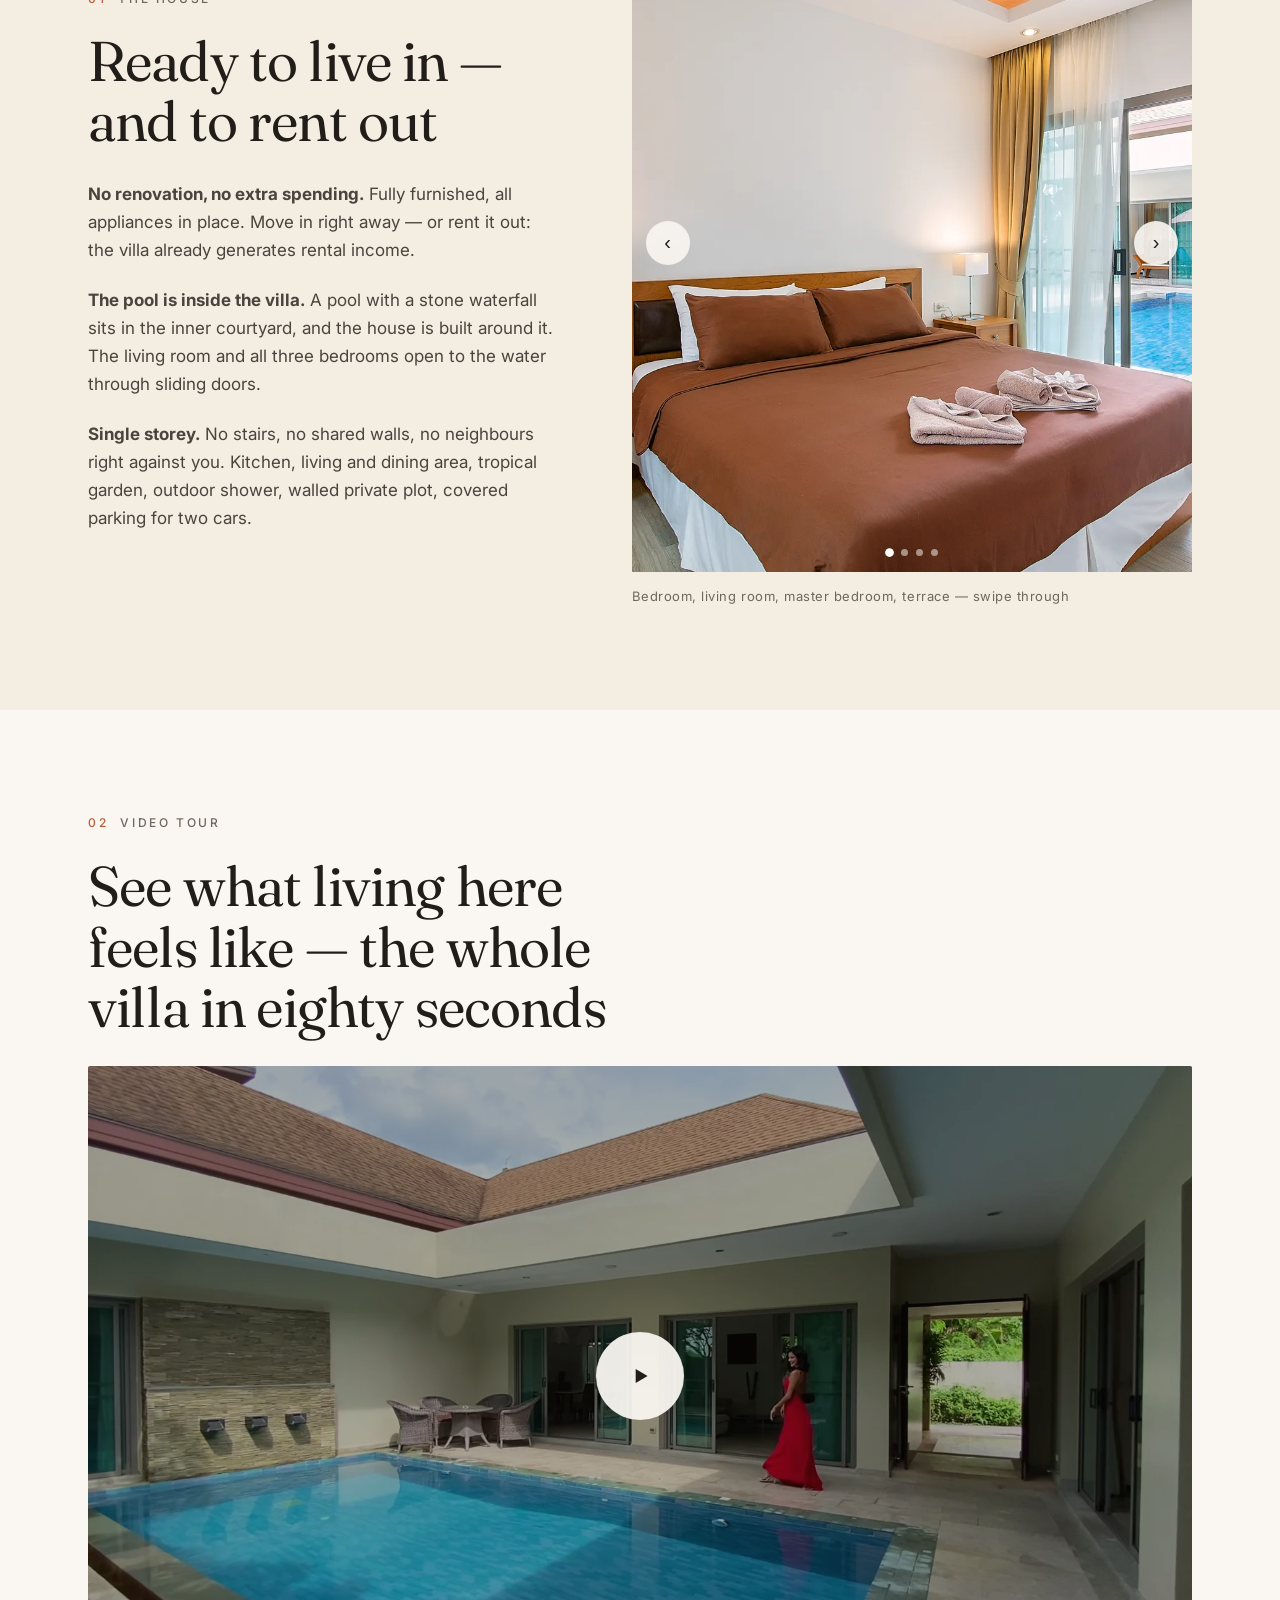
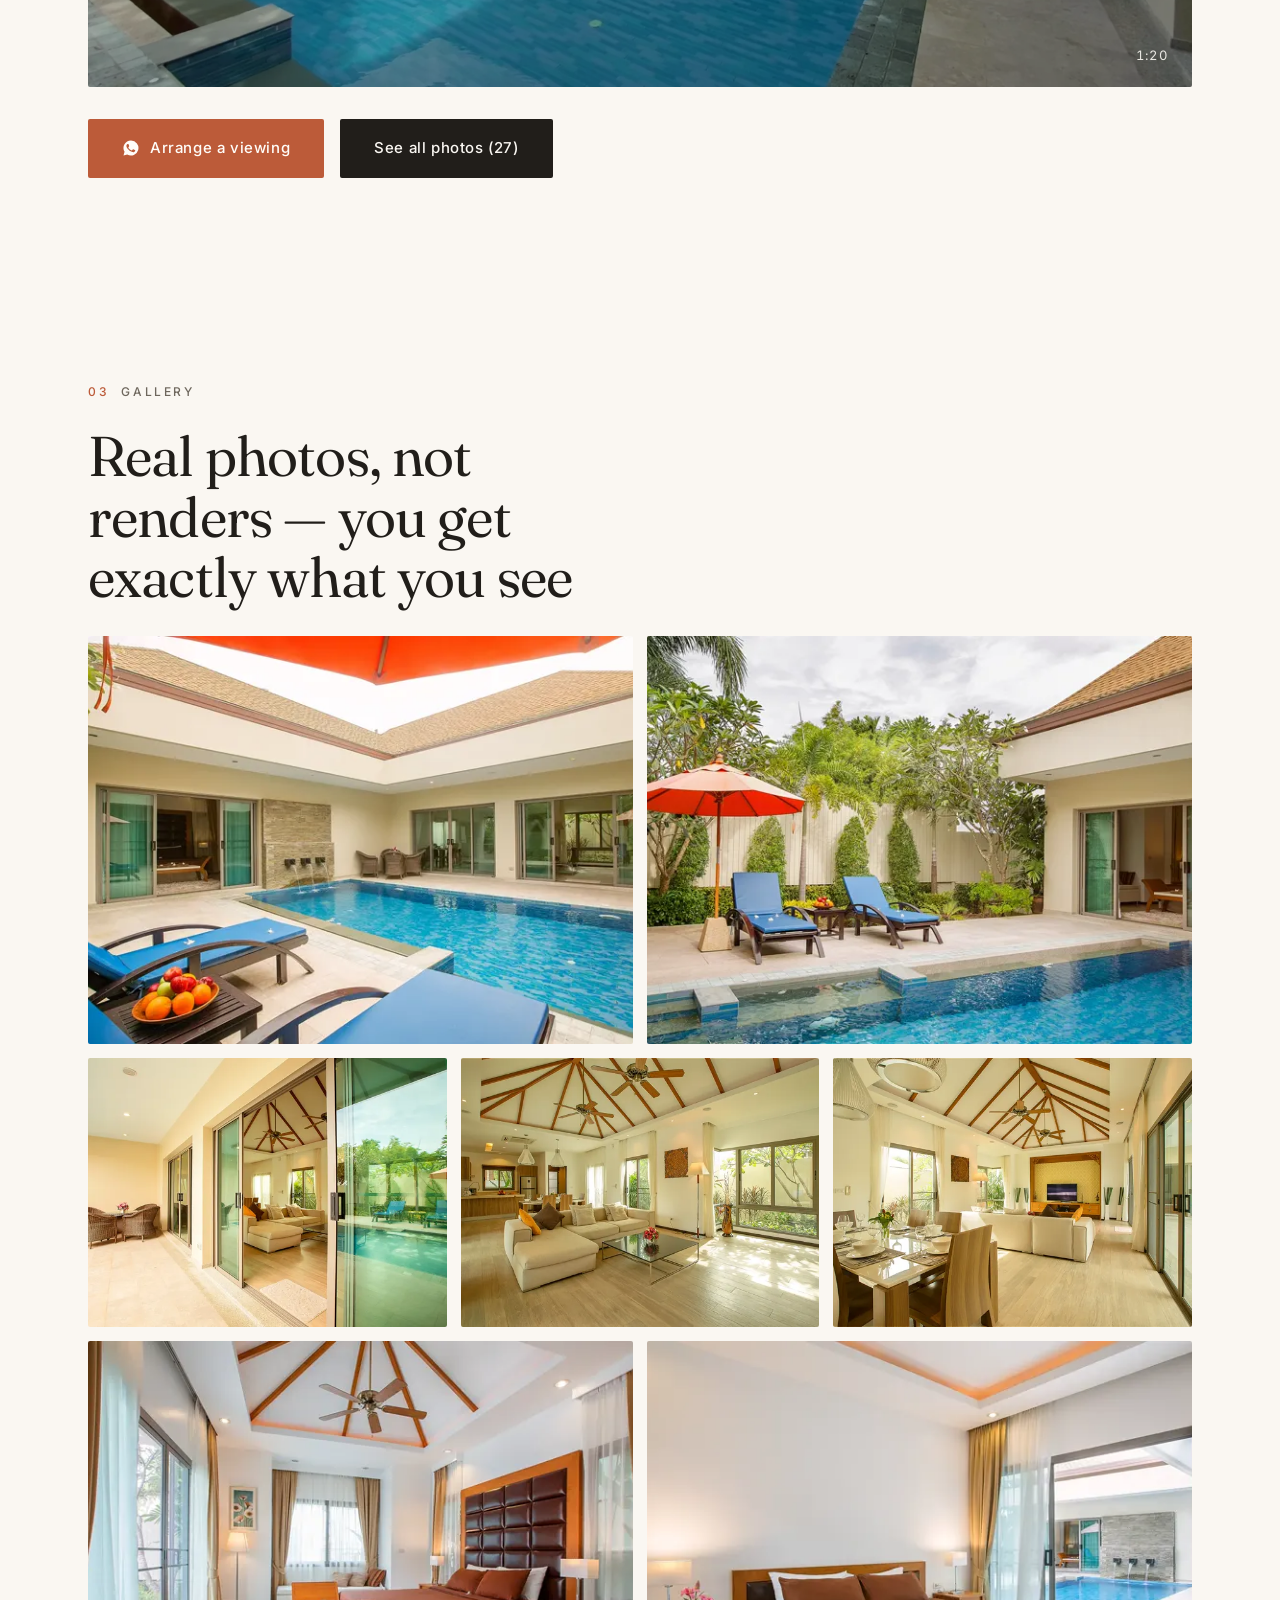
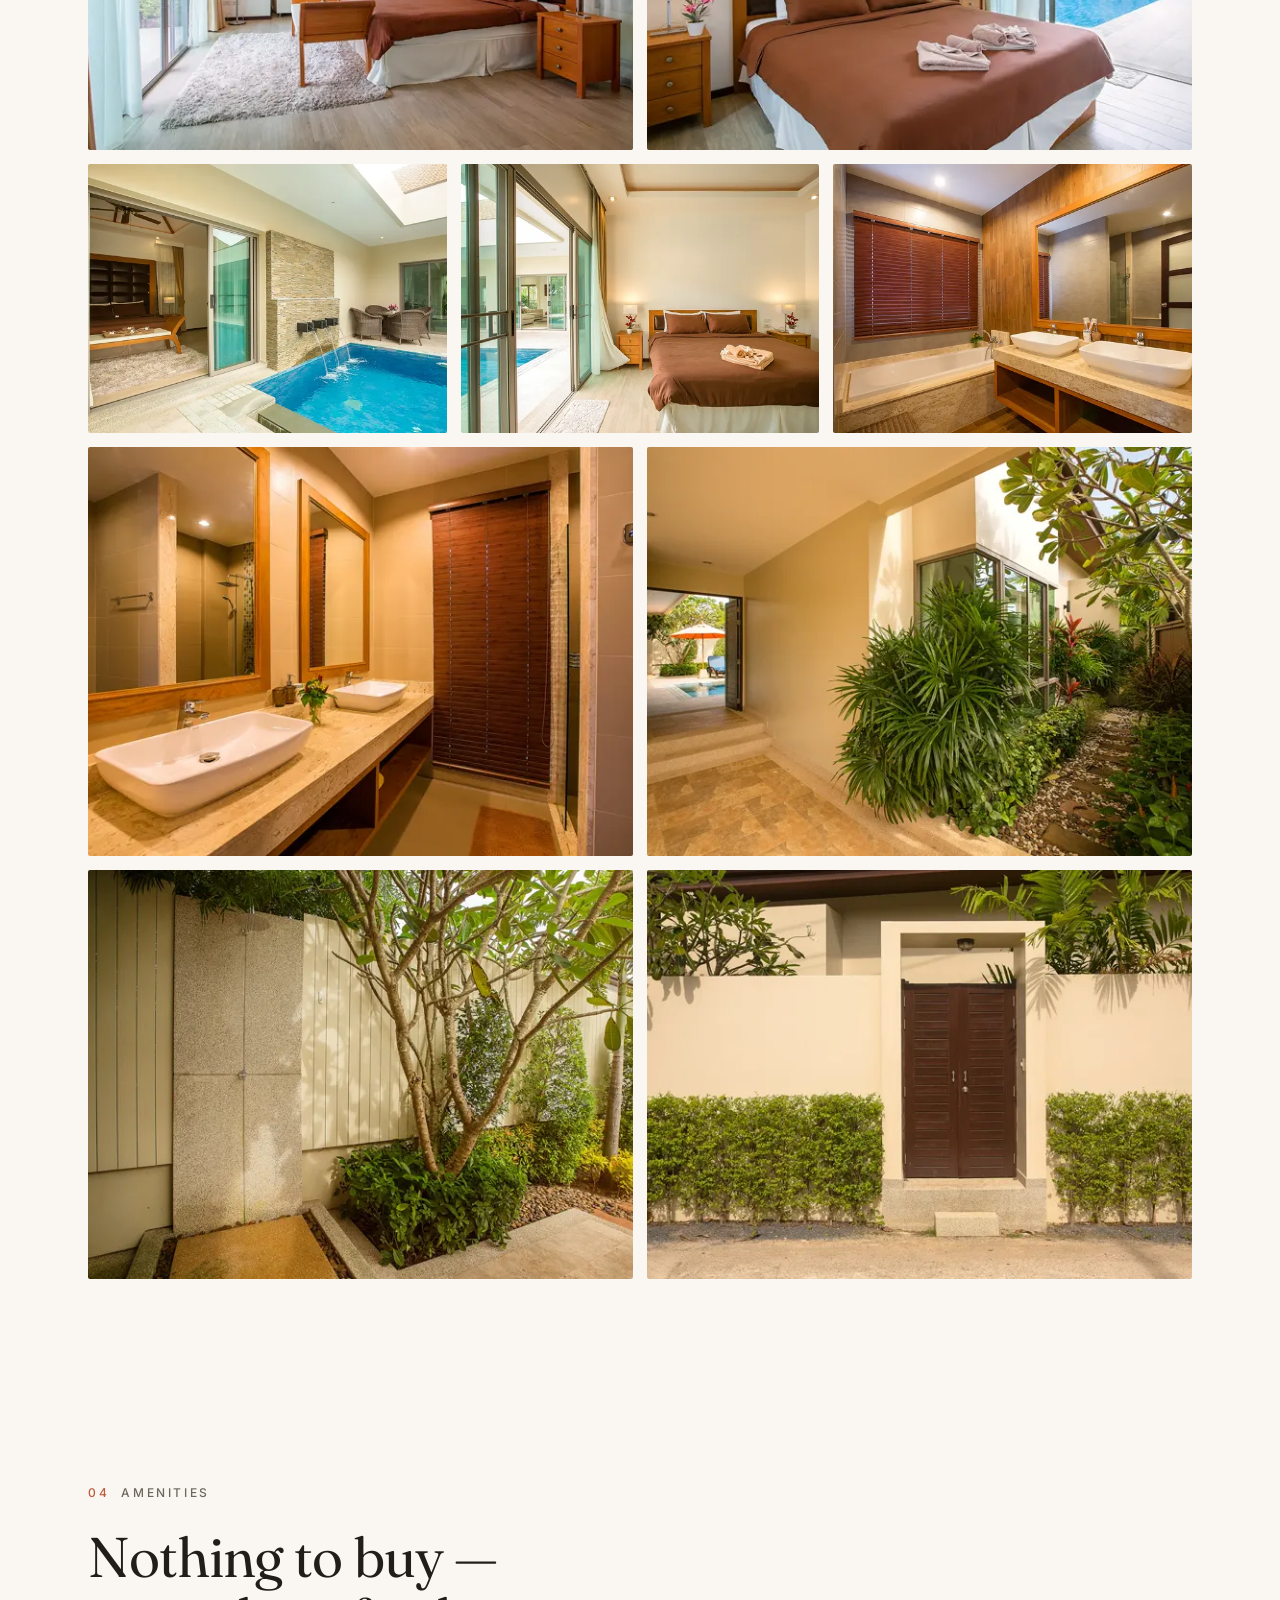
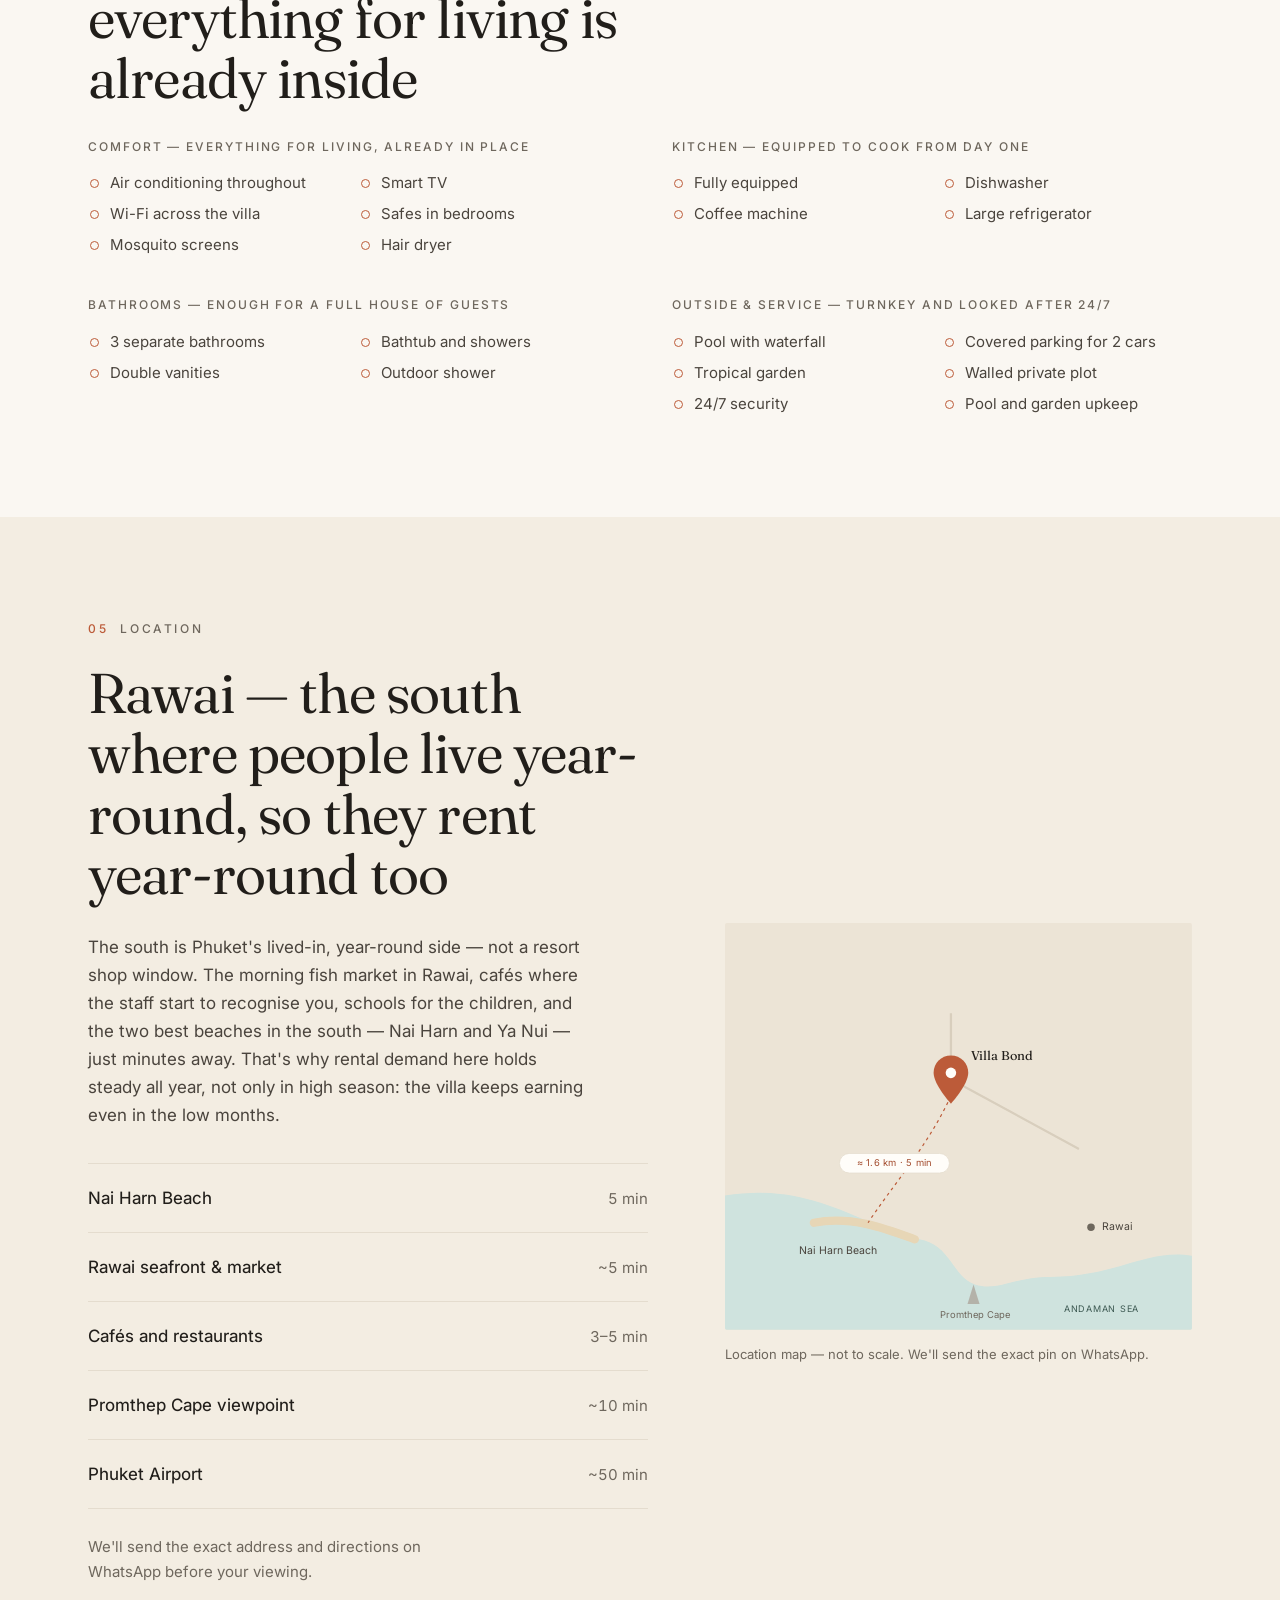
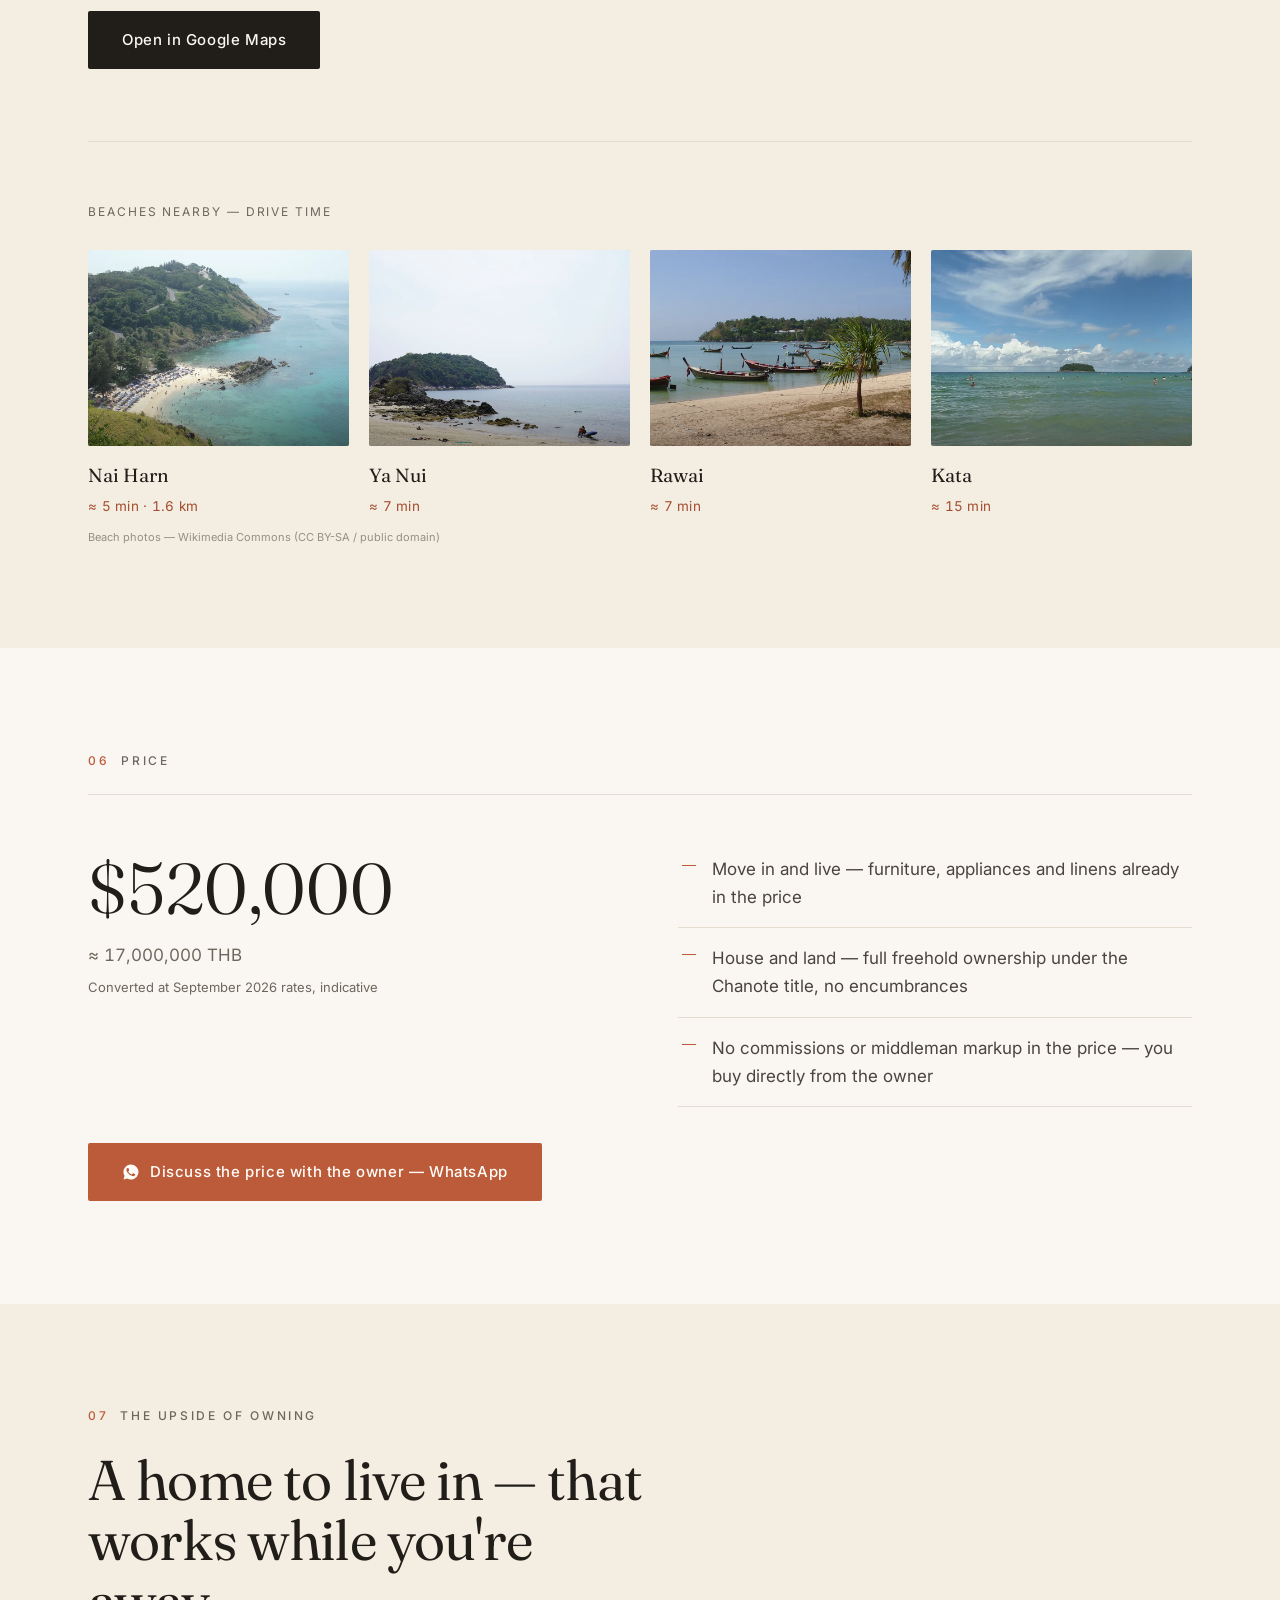
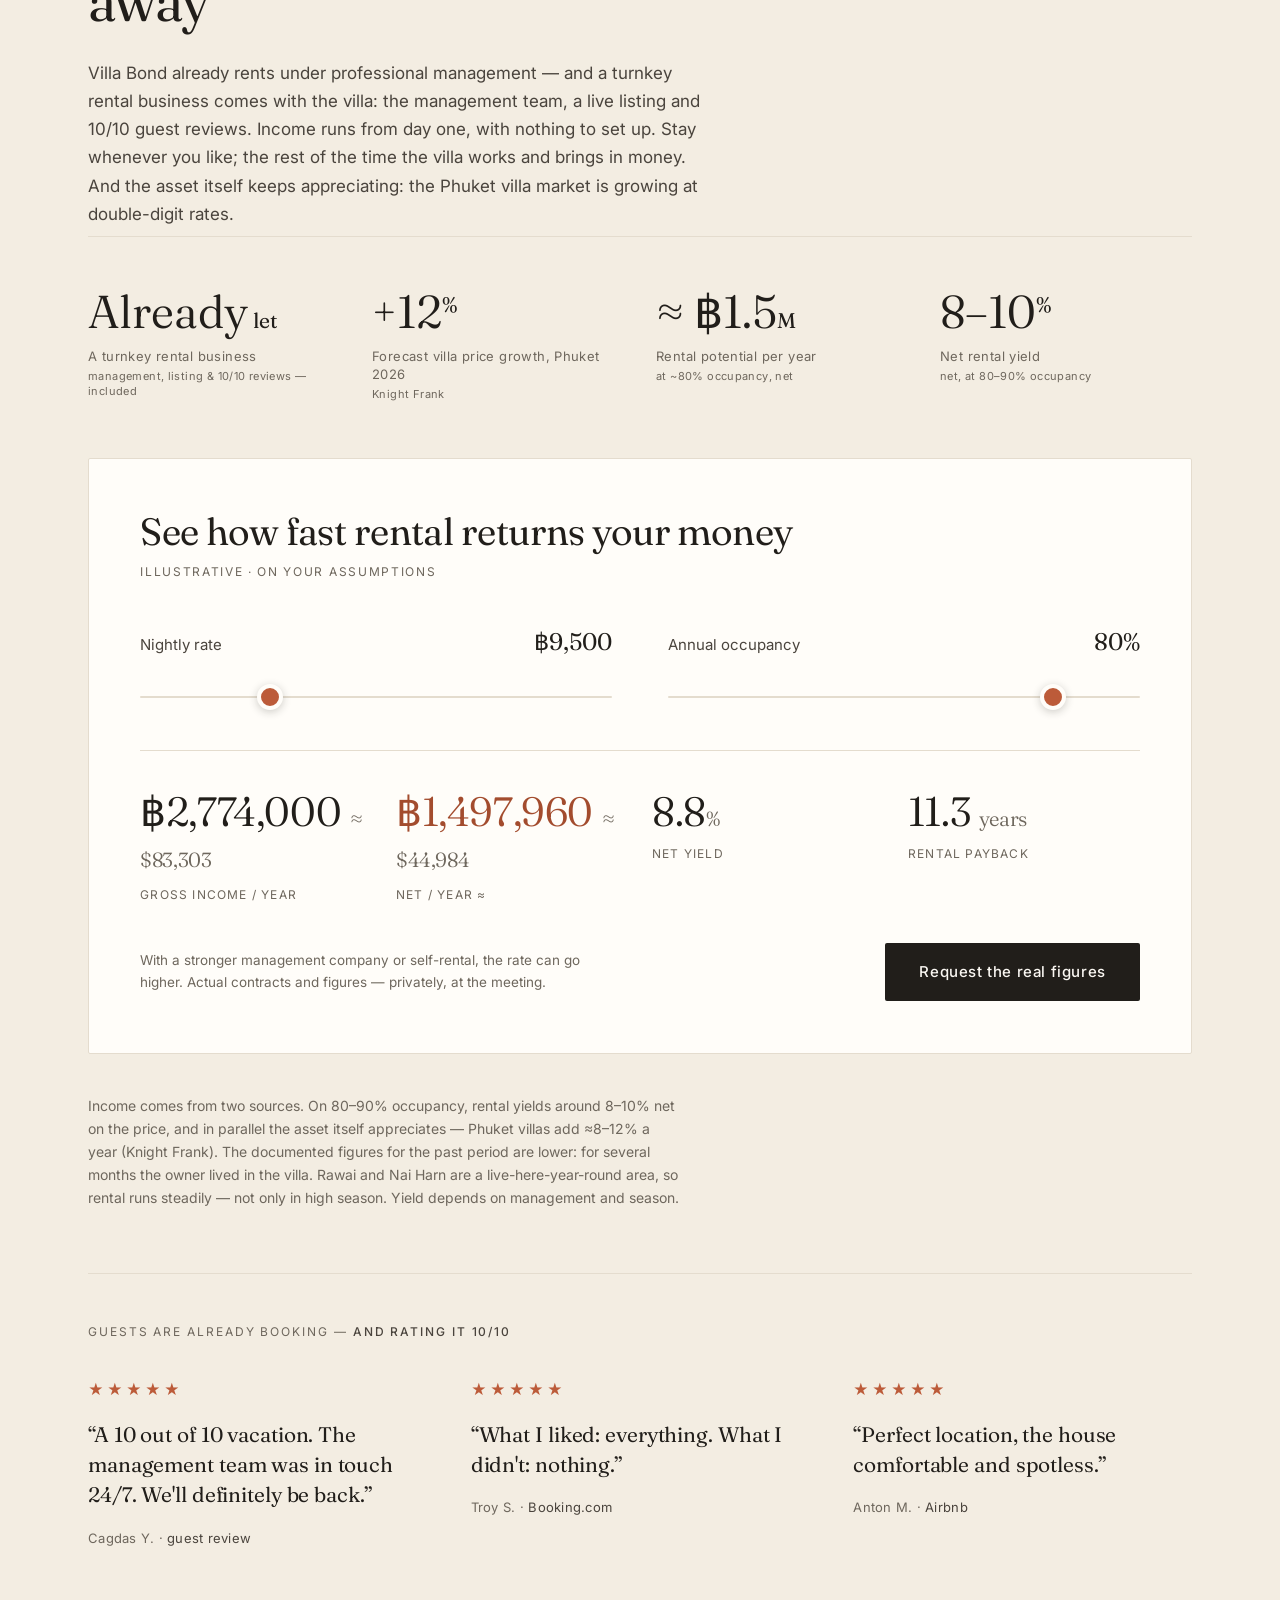
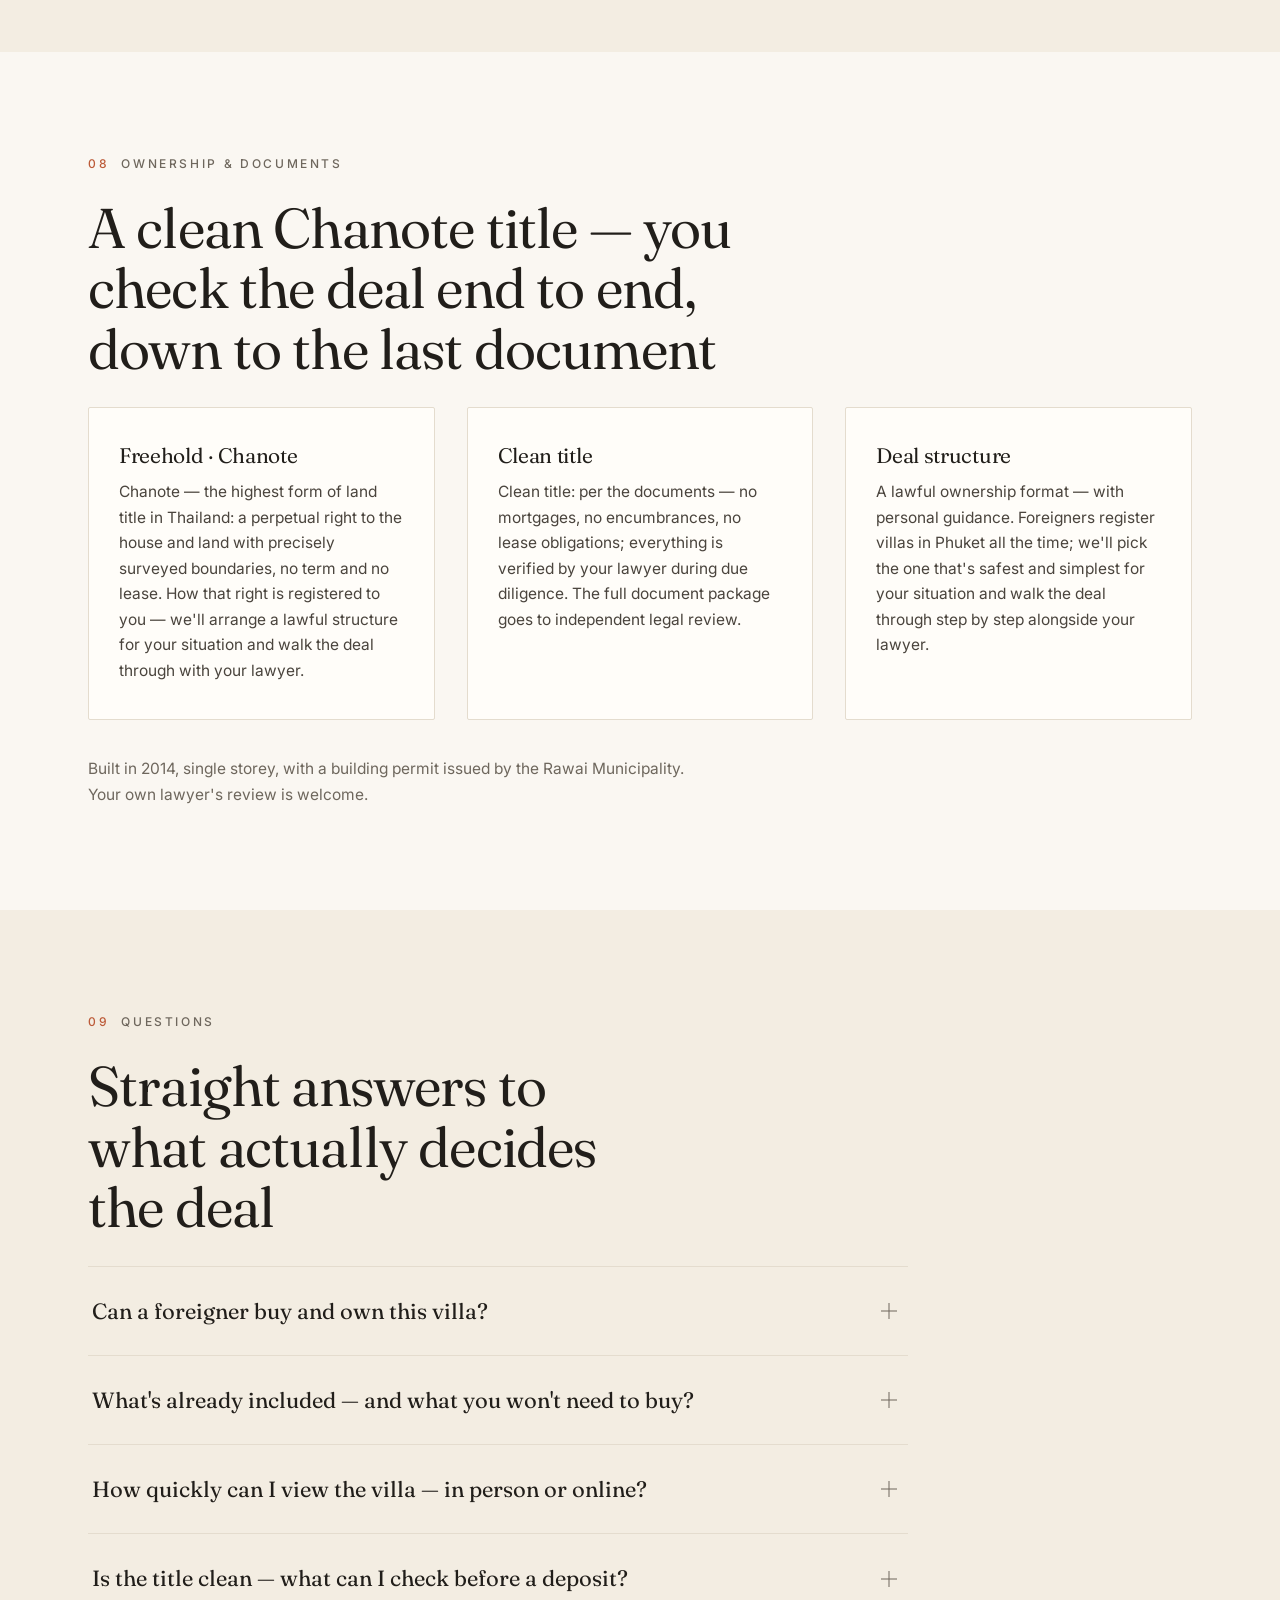
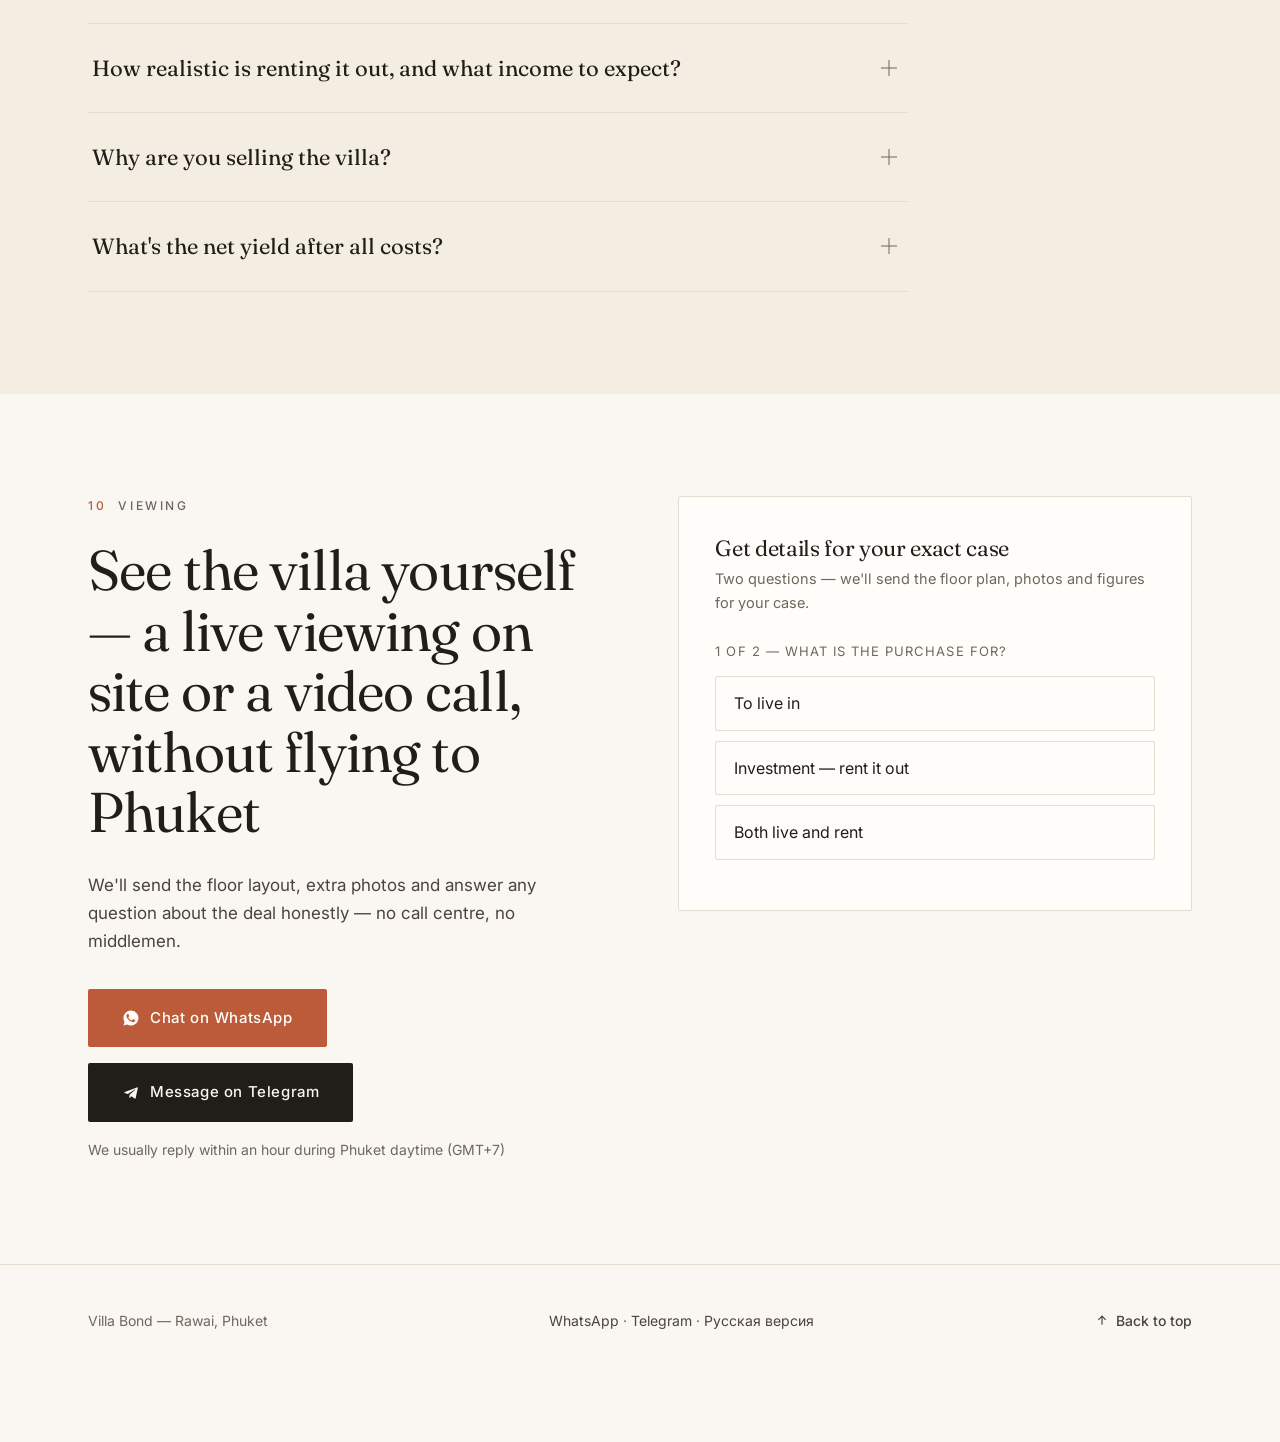
==== commit 8df57819: "hero: price badges + lead magnet, quiz replaces form, 27-photos CTA; mobile/tablet hero text raised " ====
--- a/index.html
+++ b/index.html
@@ -36,7 +36,7 @@
   <link rel="preconnect" href="https://fonts.googleapis.com">
   <link rel="preconnect" href="https://fonts.gstatic.com" crossorigin>
   <link href="https://fonts.googleapis.com/css2?family=Fraunces:opsz,wght@9..144,340;9..144,380;9..144,450&family=Inter:wght@400;450;500&display=swap" rel="stylesheet">
-  <link rel="stylesheet" href="assets/styles.css?v=13">
+  <link rel="stylesheet" href="assets/styles.css?v=15">
   <link rel="preload" as="image" href="assets/img/poster.webp" fetchpriority="high">
   <script>if(!/noanim/.test(location.search))document.documentElement.classList.add('js');</script>
 
@@ -170,9 +170,10 @@
         <svg width="18" height="18" viewBox="0 0 24 24" fill="currentColor" aria-hidden="true"><path d="M12 2a10 10 0 0 0-8.6 15.1L2 22l5-1.3A10 10 0 1 0 12 2Zm5.5 14.1c-.2.7-1.3 1.3-1.9 1.4-.5.1-1.1.1-1.8-.1-.4-.1-1-.3-1.7-.6-2.9-1.3-4.8-4.2-5-4.4-.1-.2-1.2-1.6-1.2-3s.7-2.1 1-2.4c.2-.3.5-.3.7-.3h.5c.2 0 .4 0 .6.4l.8 2c.1.2.1.4 0 .6l-.4.6-.5.6c-.1.2-.3.3-.1.6.2.3.8 1.3 1.7 2.1 1.2 1.1 2.2 1.4 2.5 1.6.3.1.5.1.7-.1l1-1.2c.2-.3.4-.2.7-.1l2 .9c.3.2.5.3.6.4 0 .2 0 .7-.2 1Z"/></svg>
         Chat on WhatsApp
       </a>
-      <a class="btn btn-ghost" href="#tour">Explore the villa</a>
-    </div>
-    <p class="hero-meta num"><b>$520,000</b> · Freehold, direct from owner, no commissions · already let — 8–10% rental as a guide at full occupancy</p>
+      <a class="btn btn-ghost" href="#gallery" data-open-gallery>View 27 photos</a>
+    </div>
+    <div class="hero-badges num" aria-label="Key terms"><span class="hb"><b>$520,000</b> · 17M THB</span><span class="hb">Freehold · Chanote title</span><span class="hb">3 beds · 295 sqm</span><span class="hb">Rented · 8–10% as a guide</span></div>
+      <a class="hero-pack" href="https://wa.me/6282147551770?text=Hi%21%20Please%20send%20the%20Villa%20Bond%20pack%3A%20floor%20plan%2C%2027%20photos%20and%20rental%20figures." target="_blank" rel="noopener" data-wa="leadmagnet">Get the pack on WhatsApp: floor plan, 27 photos, rental figures →</a>
   </div>
 </section>
 
@@ -559,22 +560,33 @@
           <p class="hint">We usually reply within an hour during Phuket daytime (GMT+7)</p>
         </div>
       </div>
-      <div class="form reveal">
-        <h3>Not ready to message now — leave your contact and we'll reach out</h3>
-        <p class="sub">We'll message you first on WhatsApp — or call, whichever suits you.</p>
-        <form action="https://formsubmit.co/02e9a85a1f893f216bf2fc1fc7c74fa6" method="POST">
-          <input type="hidden" name="_subject" value="Enquiry from Villa Bond website (EN)">
-          <input type="hidden" name="_next" value="">
-          <input type="text" name="_honey" style="display:none" tabindex="-1" autocomplete="off" aria-hidden="true">
-          <label for="f-name">Name</label>
-          <input id="f-name" type="text" name="name" required autocomplete="name">
-          <label for="f-phone">WhatsApp or phone</label>
-          <input id="f-phone" type="tel" name="phone" required autocomplete="tel" inputmode="tel">
-          <label for="f-msg">Question (optional)</label>
-          <textarea id="f-msg" name="message"></textarea>
-          <button class="btn btn-dark" type="submit">Request details</button>
-          <p class="form-ok">Thank you! We'll get back to you shortly.</p>
-        </form>
+      <div class="form reveal" id="quiz">
+        <h3>Get details for your exact case</h3>
+        <p class="sub">Two questions — we'll send the floor plan, photos and figures for your case.</p>
+        <div class="quiz" data-quiz data-lang="en">
+          <div class="q-step" data-step="1">
+            <p class="q-label">1 of 2 — what is the purchase for?</p>
+            <button type="button" class="q-opt" data-q="goal" data-v="to live in">To live in</button>
+            <button type="button" class="q-opt" data-q="goal" data-v="investment/rental">Investment — rent it out</button>
+            <button type="button" class="q-opt" data-q="goal" data-v="live + rent">Both live and rent</button>
+          </div>
+          <div class="q-step" data-step="2" hidden>
+            <p class="q-label">2 of 2 — when are you planning to buy?</p>
+            <button type="button" class="q-opt" data-q="when" data-v="1-3 months">Within 1–3 months</button>
+            <button type="button" class="q-opt" data-q="when" data-v="up to 6 months">Within 6 months</button>
+            <button type="button" class="q-opt" data-q="when" data-v="researching">Still researching</button>
+          </div>
+          <div class="q-step q-final" data-step="3" hidden>
+            <p class="q-label">Where should we send the details?</p>
+            <a class="btn btn-primary q-wa" href="#" target="_blank" rel="noopener" data-wa="quiz">Get it on WhatsApp</a>
+            <p class="q-or">or leave your number — we'll call you back</p>
+            <div class="q-call">
+              <input id="q-phone" type="tel" inputmode="tel" autocomplete="tel" placeholder="Your phone / WhatsApp" aria-label="Телефон">
+              <button class="btn btn-dark" id="q-call-btn" type="button">Request a call back</button>
+            </div>
+            <p class="form-ok">Thank you! We'll be in touch shortly.</p>
+          </div>
+        </div>
       </div>
     </div>
   </div>
@@ -609,6 +621,6 @@
   <span class="lb-count num"></span>
 </div>
 
-<script src="assets/script.js?v=16" defer></script>
+<script src="assets/script.js?v=17" defer></script>
 </body>
 </html>
--- a/assets/styles.css
+++ b/assets/styles.css
@@ -729,3 +729,39 @@
   .hero .eyebrow { font-size: 11px; letter-spacing: 0.14em; }
   .form { padding: 30px 22px; }
 }
+
+/* v15: hero на mobile/tablet — заголовок ближе к центру экрана, кнопки остаются внизу */
+@media (max-width: 1040px) {
+  .hero { align-items: stretch; }
+  .hero-content { display: flex; flex-direction: column; }
+  .hero .eyebrow { margin-top: auto; }
+  .hero-cta { margin-top: auto; }
+}
+
+/* ---- hero badges + lead-magnet (v14) ---- */
+.hero-badges { display: flex; flex-wrap: wrap; gap: 8px; margin-top: 22px; }
+.hb { font-size: 13.5px; letter-spacing: 0.02em; color: rgba(250,247,242,0.92);
+  border: 1px solid rgba(250,247,242,0.35); border-radius: 999px; padding: 7px 14px;
+  background: rgba(33,30,26,0.25); backdrop-filter: blur(4px); white-space: nowrap; }
+.hb b { color: var(--white); font-weight: 600; }
+.hero-pack { display: inline-block; margin-top: 16px; font-size: 14.5px;
+  color: rgba(250,247,242,0.95); text-decoration: underline;
+  text-underline-offset: 4px; text-decoration-color: rgba(250,247,242,0.45); }
+.hero-pack:hover { text-decoration-color: var(--white); }
+@media (max-width: 640px) { .hb { font-size: 12px; padding: 6px 11px; } }
+
+/* ---- quiz (v14) ---- */
+.quiz .q-label { font-size: 13px; letter-spacing: 0.08em; text-transform: uppercase;
+  color: var(--ink-mute); margin-bottom: 14px; }
+.q-opt { display: block; width: 100%; text-align: left; font: 16px/1.4 "Inter", sans-serif;
+  color: var(--ink); background: var(--white); border: 1px solid var(--line);
+  border-radius: var(--radius); padding: 15px 18px; margin-bottom: 10px; cursor: pointer;
+  transition: border-color .2s var(--ease), transform .2s var(--ease); }
+.q-opt:hover { border-color: var(--accent); transform: translateX(3px); }
+.q-final .q-wa { width: 100%; justify-content: center; }
+.q-or { font-size: 13.5px; color: var(--ink-mute); margin: 14px 0 10px; text-align: center; }
+.q-call { display: flex; gap: 10px; }
+.q-call input { flex: 1; font: 16px "Inter", sans-serif; padding: 13px 14px;
+  border: 1px solid var(--line); border-radius: var(--radius); background: var(--white); color: var(--ink); }
+.q-call input:focus { outline: none; border-color: var(--accent); }
+@media (max-width: 520px) { .q-call { flex-direction: column; } .q-call .btn { width: 100%; justify-content: center; } }
